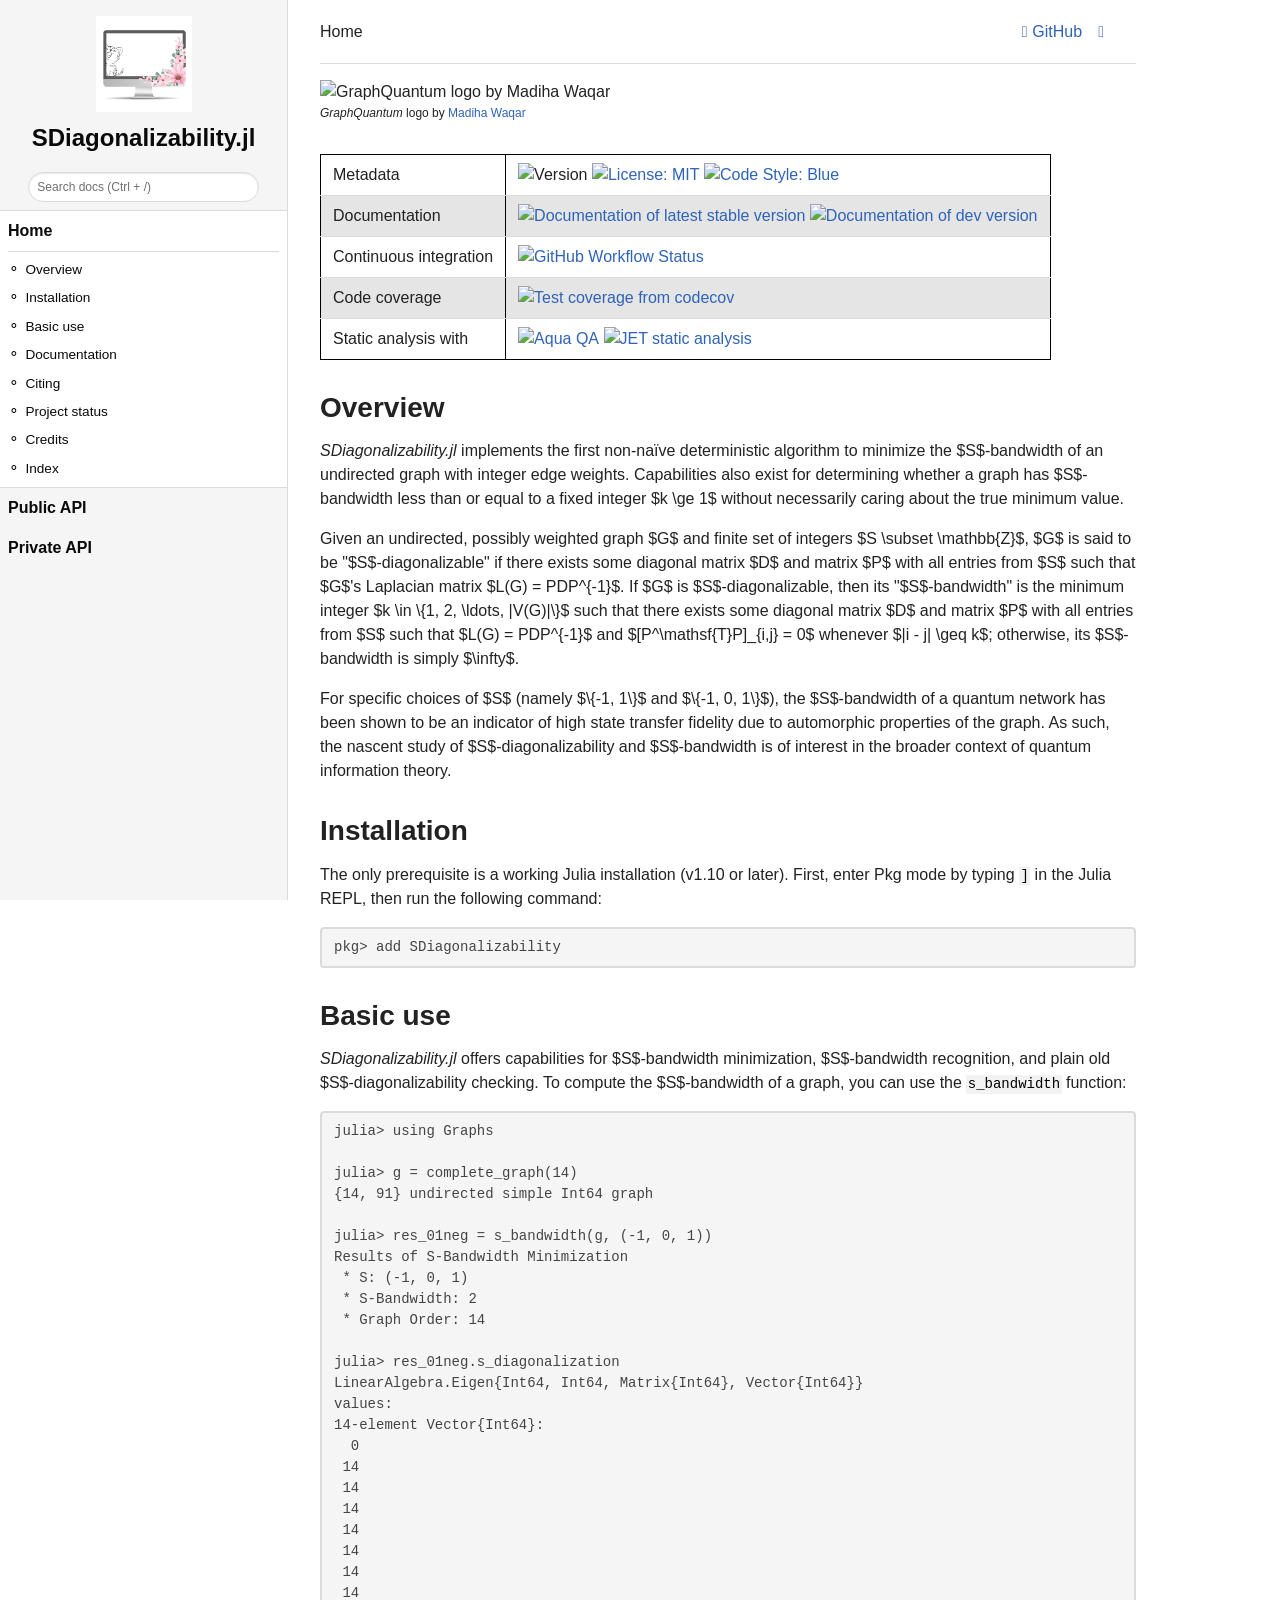
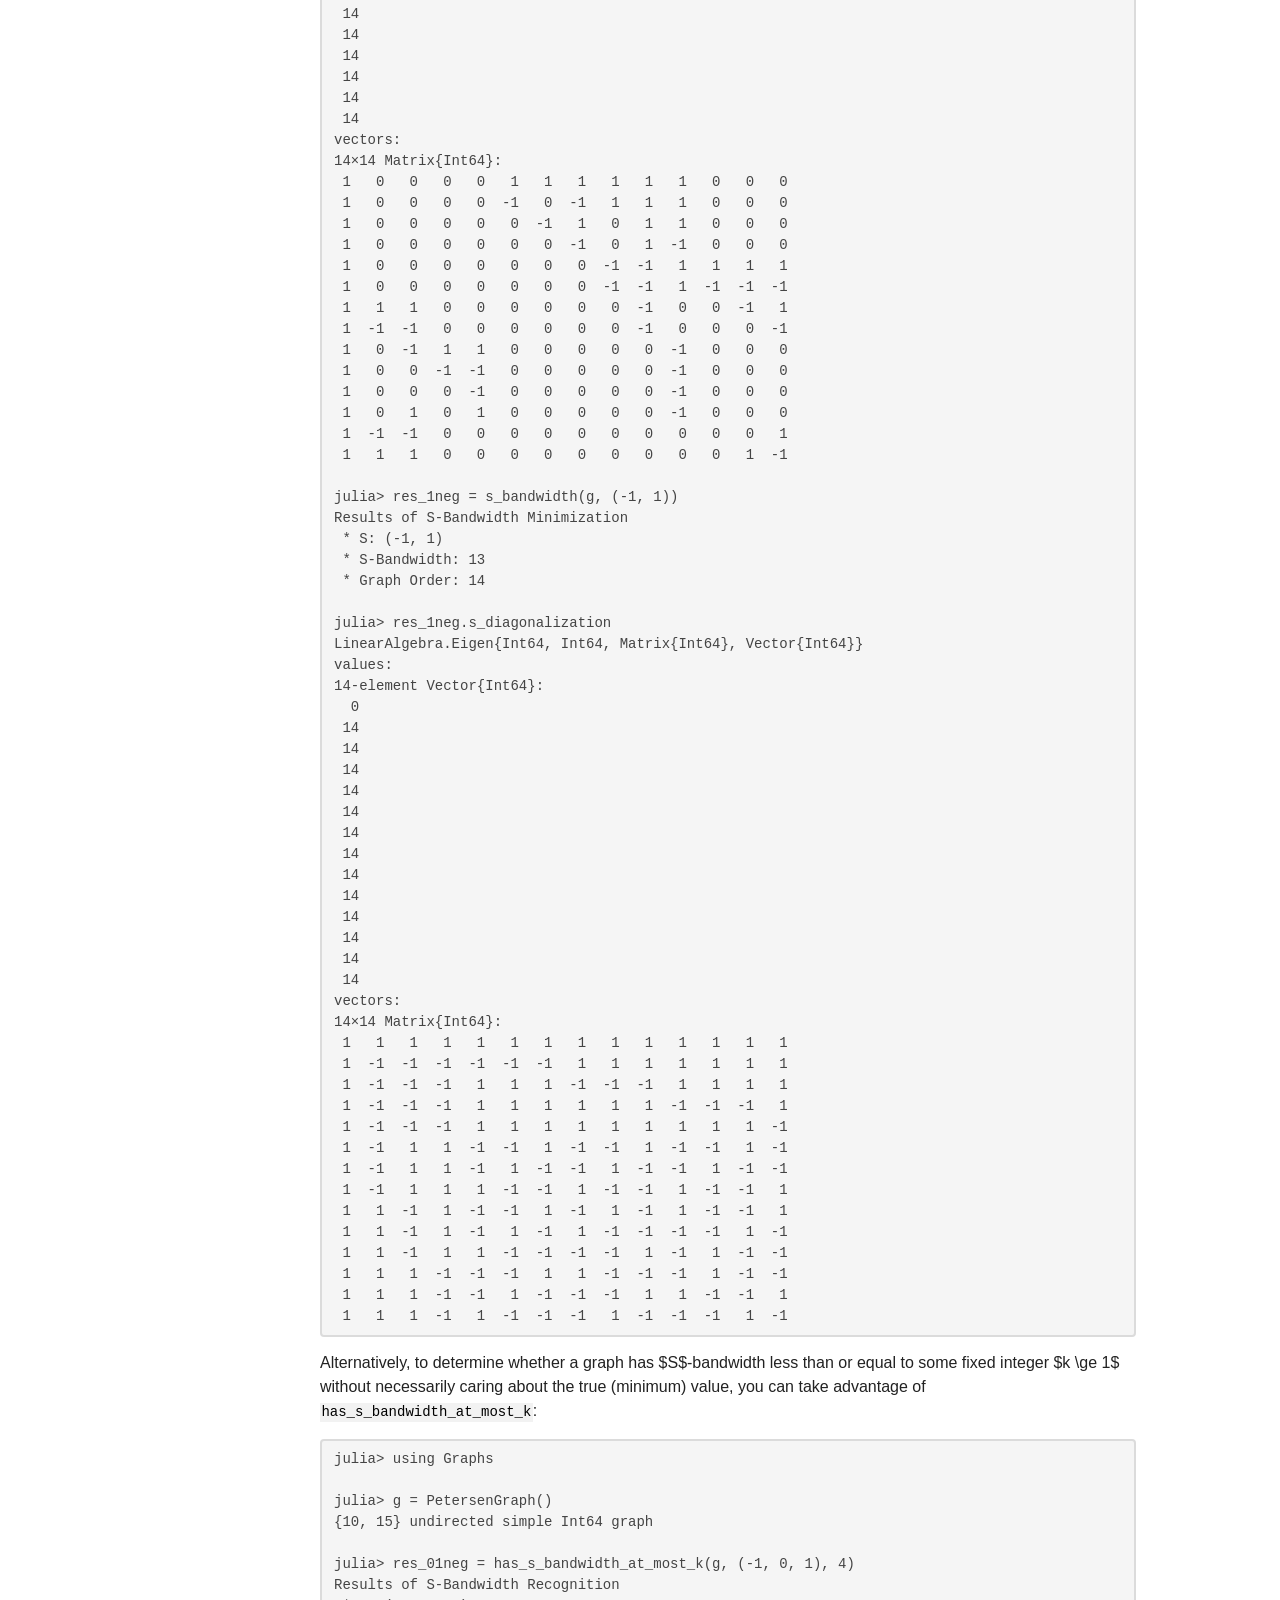
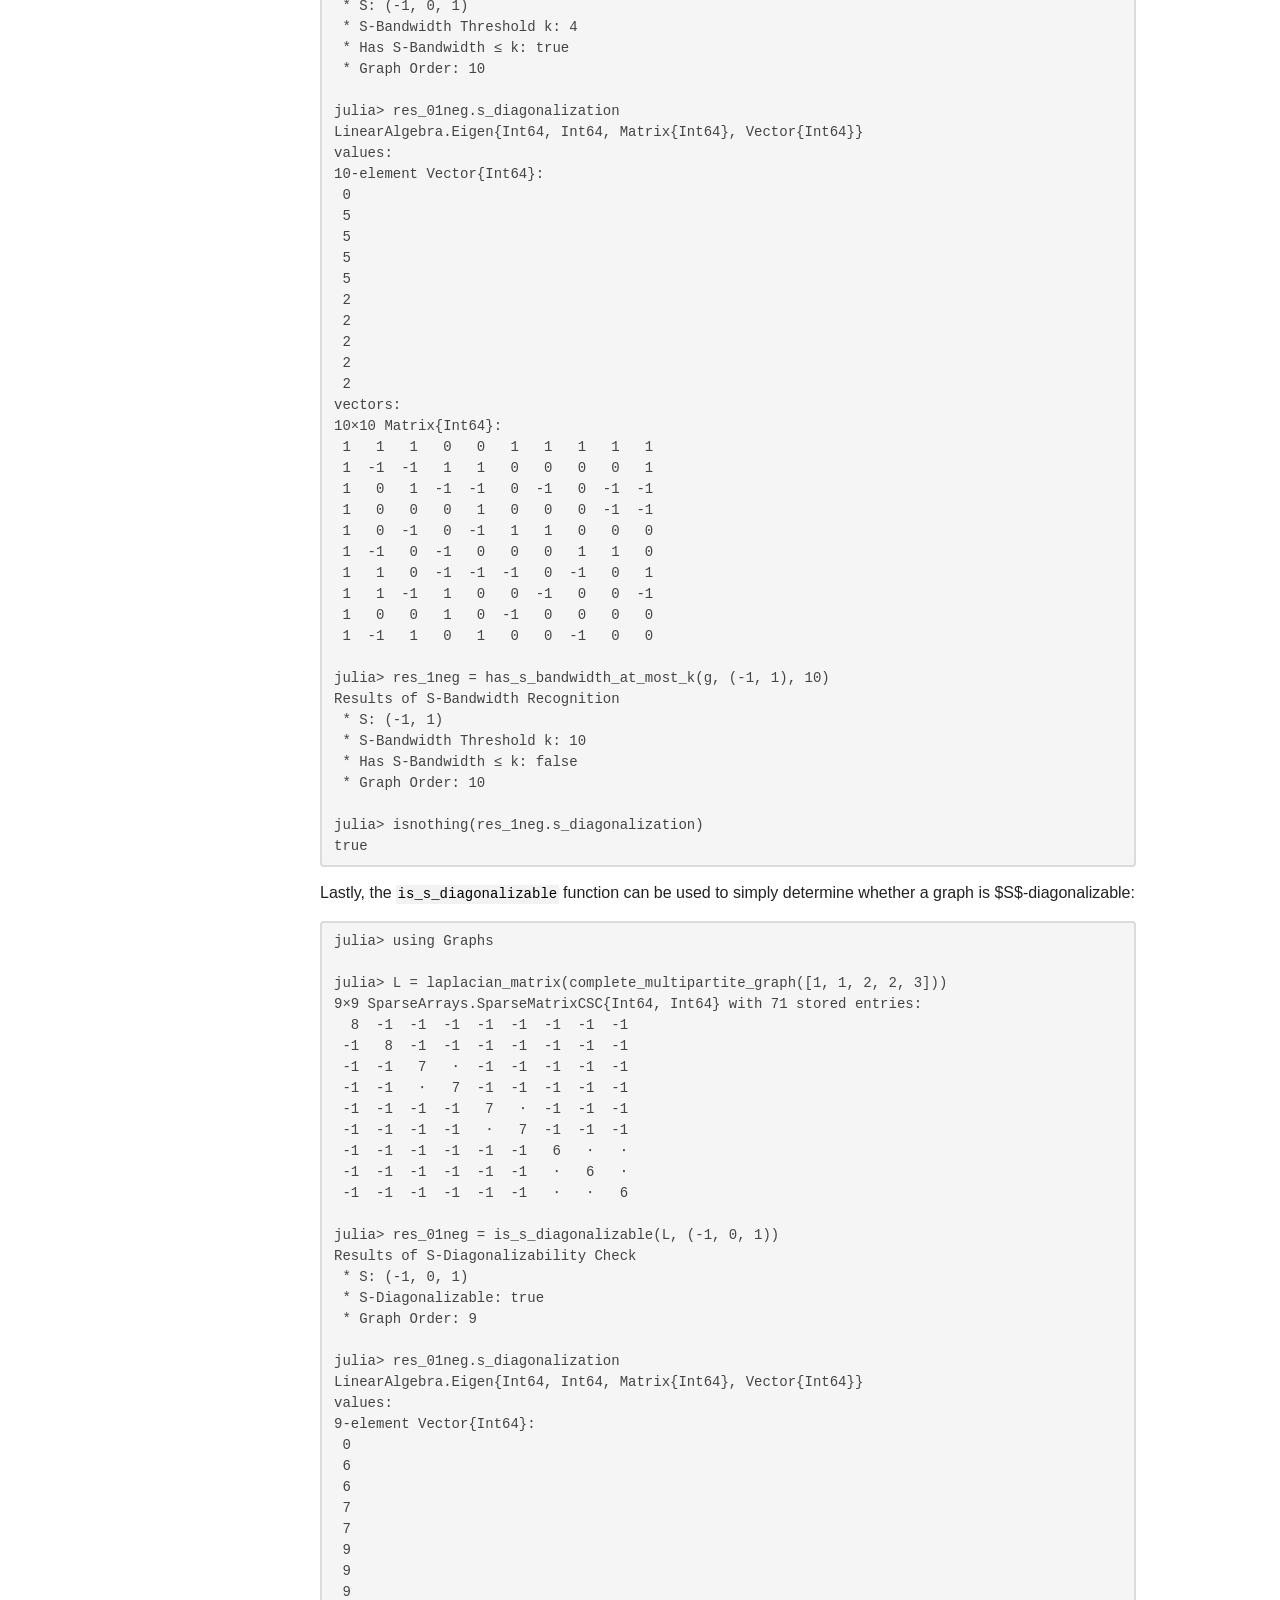
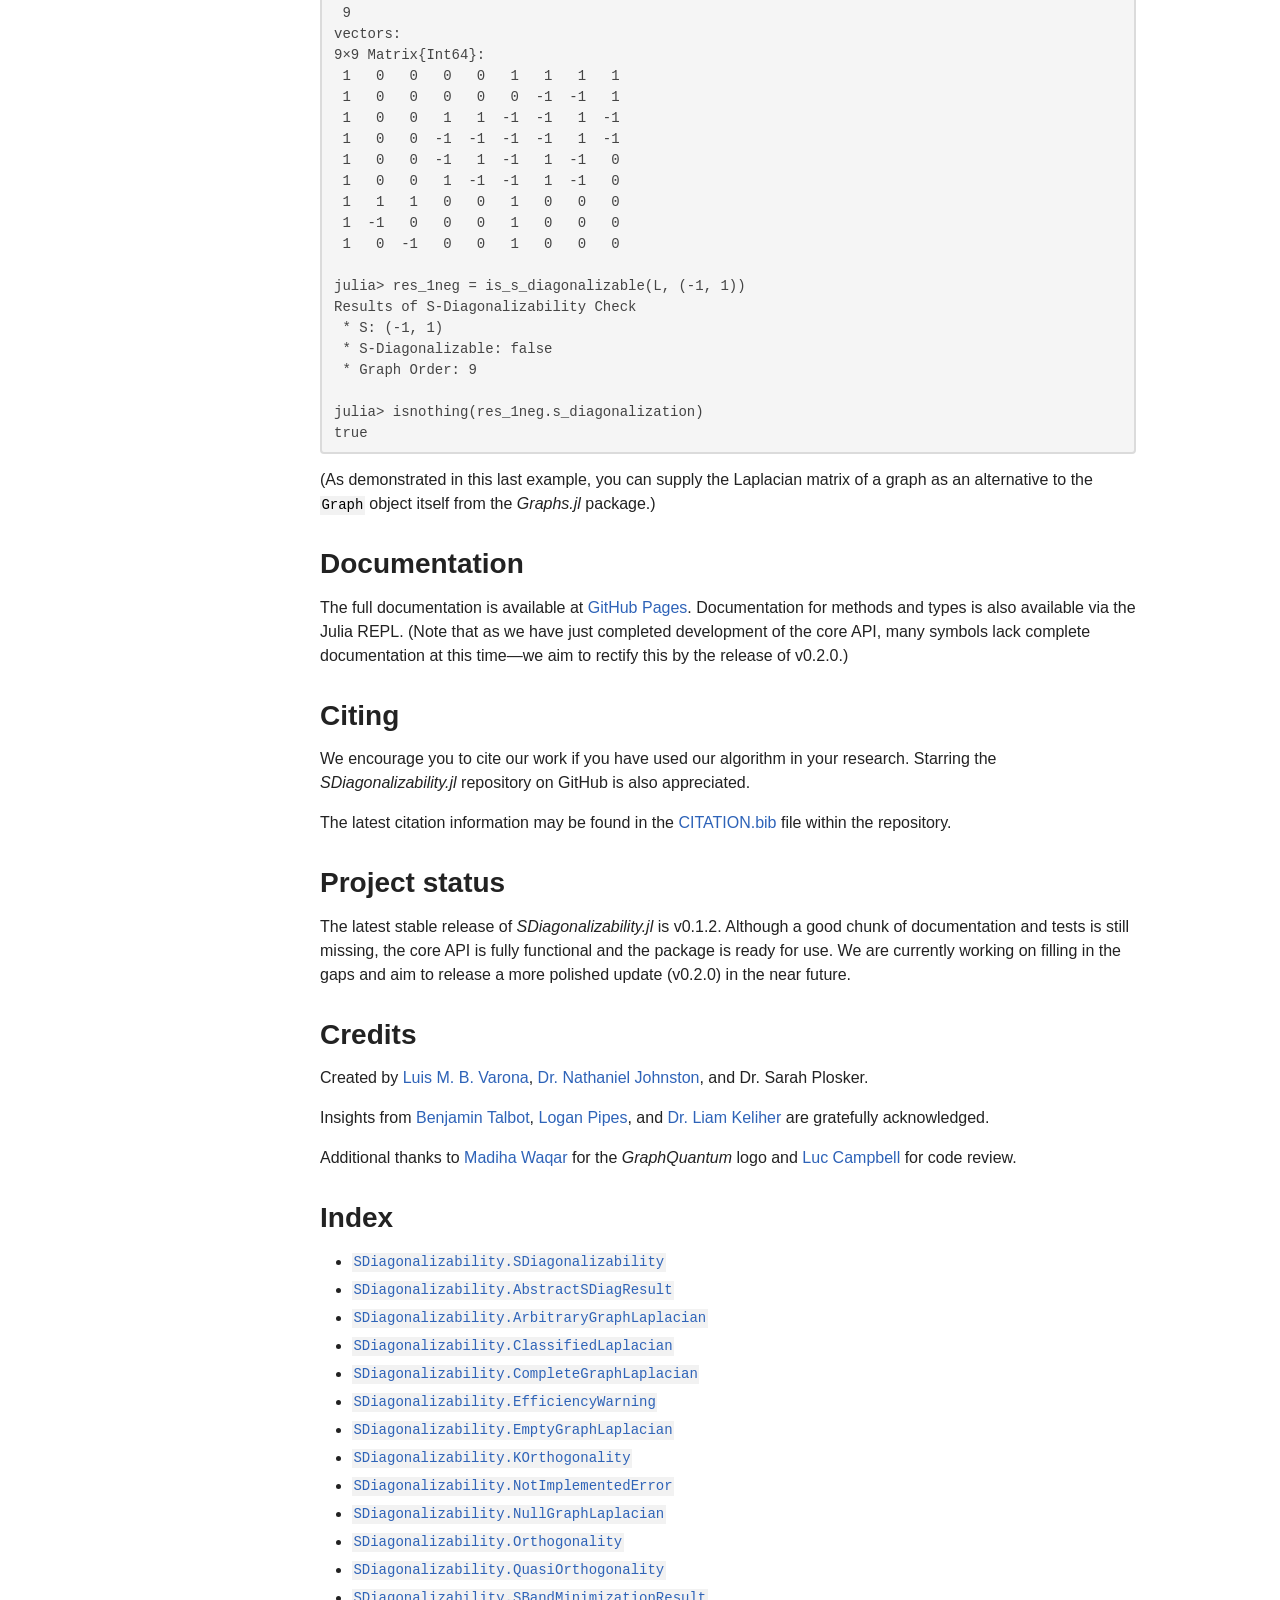
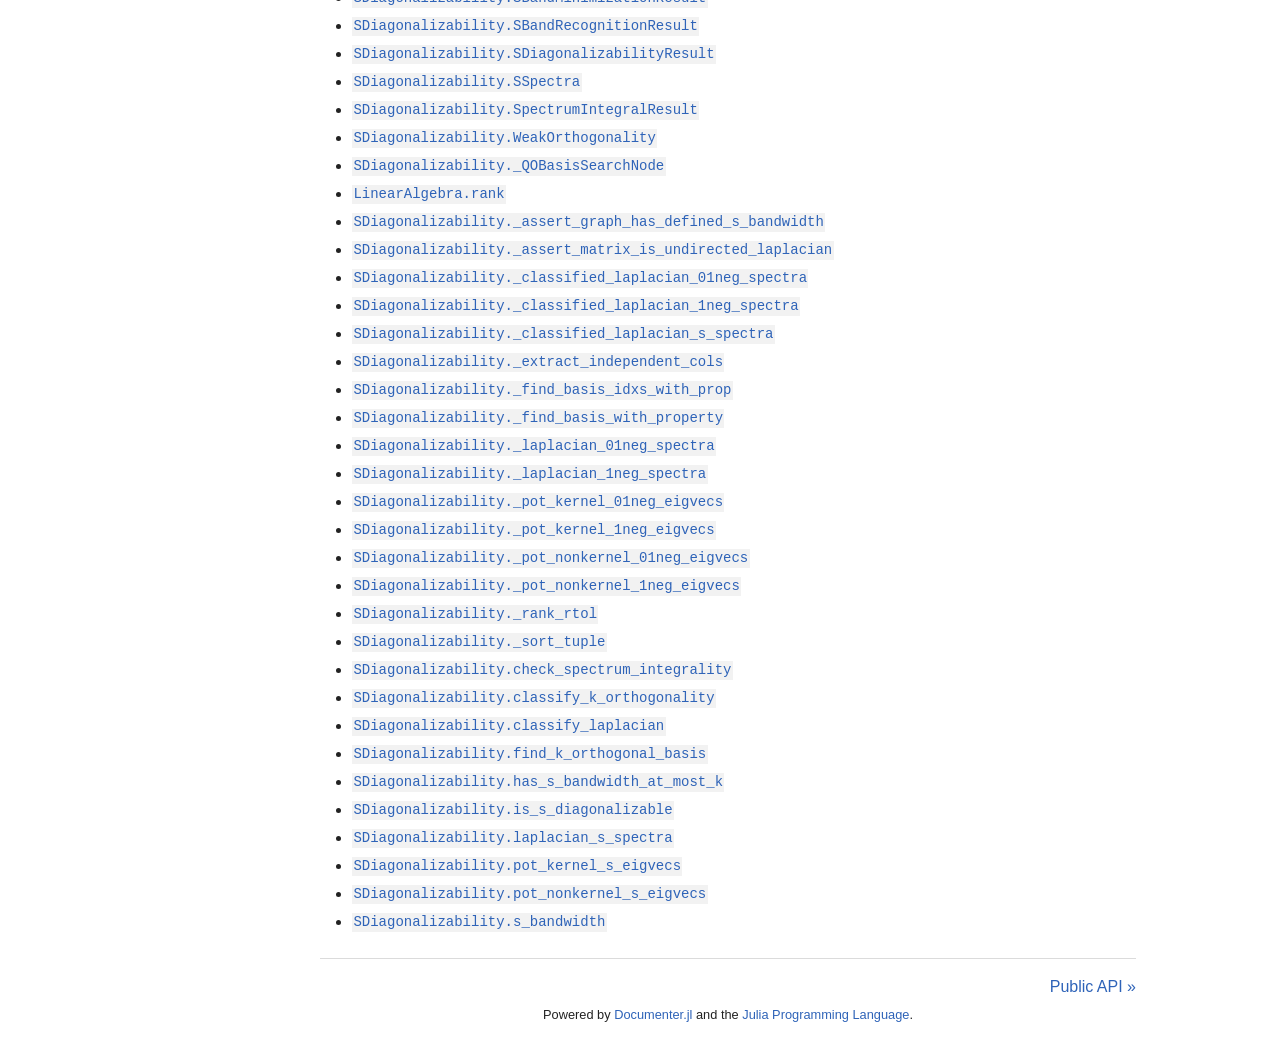
==== dev/index.html @ 5a3808b2 "build based on 5cd32bc" ====
<!DOCTYPE html>
<html lang="en"><head><meta charset="UTF-8"/><meta name="viewport" content="width=device-width, initial-scale=1.0"/><title>Home · SDiagonalizability.jl</title><meta name="title" content="Home · SDiagonalizability.jl"/><meta property="og:title" content="Home · SDiagonalizability.jl"/><meta property="twitter:title" content="Home · SDiagonalizability.jl"/><meta name="description" content="Documentation for SDiagonalizability.jl."/><meta property="og:description" content="Documentation for SDiagonalizability.jl."/><meta property="twitter:description" content="Documentation for SDiagonalizability.jl."/><meta property="og:url" content="https://GraphQuantum.github.io/SDiagonalizability.jl/"/><meta property="twitter:url" content="https://GraphQuantum.github.io/SDiagonalizability.jl/"/><link rel="canonical" href="https://GraphQuantum.github.io/SDiagonalizability.jl/"/><script data-outdated-warner src="assets/warner.js"></script><link href="https://cdnjs.cloudflare.com/ajax/libs/lato-font/3.0.0/css/lato-font.min.css" rel="stylesheet" type="text/css"/><link href="https://cdnjs.cloudflare.com/ajax/libs/juliamono/0.050/juliamono.min.css" rel="stylesheet" type="text/css"/><link href="https://cdnjs.cloudflare.com/ajax/libs/font-awesome/6.4.2/css/fontawesome.min.css" rel="stylesheet" type="text/css"/><link href="https://cdnjs.cloudflare.com/ajax/libs/font-awesome/6.4.2/css/solid.min.css" rel="stylesheet" type="text/css"/><link href="https://cdnjs.cloudflare.com/ajax/libs/font-awesome/6.4.2/css/brands.min.css" rel="stylesheet" type="text/css"/><link href="https://cdnjs.cloudflare.com/ajax/libs/KaTeX/0.16.8/katex.min.css" rel="stylesheet" type="text/css"/><script>documenterBaseURL="."</script><script src="https://cdnjs.cloudflare.com/ajax/libs/require.js/2.3.6/require.min.js" data-main="assets/documenter.js"></script><script src="search_index.js"></script><script src="siteinfo.js"></script><script src="../versions.js"></script><link class="docs-theme-link" rel="stylesheet" type="text/css" href="assets/themes/catppuccin-mocha.css" data-theme-name="catppuccin-mocha"/><link class="docs-theme-link" rel="stylesheet" type="text/css" href="assets/themes/catppuccin-macchiato.css" data-theme-name="catppuccin-macchiato"/><link class="docs-theme-link" rel="stylesheet" type="text/css" href="assets/themes/catppuccin-frappe.css" data-theme-name="catppuccin-frappe"/><link class="docs-theme-link" rel="stylesheet" type="text/css" href="assets/themes/catppuccin-latte.css" data-theme-name="catppuccin-latte"/><link class="docs-theme-link" rel="stylesheet" type="text/css" href="assets/themes/documenter-dark.css" data-theme-name="documenter-dark" data-theme-primary-dark/><link class="docs-theme-link" rel="stylesheet" type="text/css" href="assets/themes/documenter-light.css" data-theme-name="documenter-light" data-theme-primary/><script src="assets/themeswap.js"></script><link href="assets/styles.css" rel="stylesheet" type="text/css"/></head><body><div id="documenter"><nav class="docs-sidebar"><a class="docs-logo" href><img src="assets/logo.jpg" alt="SDiagonalizability.jl logo"/></a><div class="docs-package-name"><span class="docs-autofit"><a href>SDiagonalizability.jl</a></span></div><button class="docs-search-query input is-rounded is-small is-clickable my-2 mx-auto py-1 px-2" id="documenter-search-query">Search docs (Ctrl + /)</button><ul class="docs-menu"><li class="is-active"><a class="tocitem" href>Home</a><ul class="internal"><li><a class="tocitem" href="#Overview"><span>Overview</span></a></li><li><a class="tocitem" href="#Installation"><span>Installation</span></a></li><li><a class="tocitem" href="#Basic-use"><span>Basic use</span></a></li><li><a class="tocitem" href="#Documentation"><span>Documentation</span></a></li><li><a class="tocitem" href="#Citing"><span>Citing</span></a></li><li><a class="tocitem" href="#Project-status"><span>Project status</span></a></li><li><a class="tocitem" href="#Credits"><span>Credits</span></a></li><li><a class="tocitem" href="#Index"><span>Index</span></a></li></ul></li><li><a class="tocitem" href="public_api/">Public API</a></li><li><a class="tocitem" href="private_api/">Private API</a></li></ul><div class="docs-version-selector field has-addons"><div class="control"><span class="docs-label button is-static is-size-7">Version</span></div><div class="docs-selector control is-expanded"><div class="select is-fullwidth is-size-7"><select id="documenter-version-selector"></select></div></div></div></nav><div class="docs-main"><header class="docs-navbar"><a class="docs-sidebar-button docs-navbar-link fa-solid fa-bars is-hidden-desktop" id="documenter-sidebar-button" href="#"></a><nav class="breadcrumb"><ul class="is-hidden-mobile"><li class="is-active"><a href>Home</a></li></ul><ul class="is-hidden-tablet"><li class="is-active"><a href>Home</a></li></ul></nav><div class="docs-right"><a class="docs-navbar-link" href="https://github.com/GraphQuantum/SDiagonalizability.jl" title="View the repository on GitHub"><span class="docs-icon fa-brands"></span><span class="docs-label is-hidden-touch">GitHub</span></a><a class="docs-navbar-link" href="https://github.com/GraphQuantum/SDiagonalizability.jl/blob/main/docs/src/index.md" title="Edit source on GitHub"><span class="docs-icon fa-solid"></span></a><a class="docs-settings-button docs-navbar-link fa-solid fa-gear" id="documenter-settings-button" href="#" title="Settings"></a><a class="docs-article-toggle-button fa-solid fa-chevron-up" id="documenter-article-toggle-button" href="javascript:;" title="Collapse all docstrings"></a></div></header><article class="content" id="documenter-page"><figure style="text-align: left; margin-left: 0;">
  <img src="https://github.com/GraphQuantum/SDiagonalizability.jl/raw/main/docs/src/assets/logo.jpg" alt="GraphQuantum logo by Madiha Waqar">
  <figcaption>
    GraphQuantum<em style="font-style: normal;"> logo by <a href="https://github.com/madihaahmed1">Madiha Waqar</em></a>
  </figcaption>
</figure>

<table>
  <tr>
    <td>Metadata</td>
    <td>
      <img src="https://img.shields.io/badge/version-v0.1.2-pink.svg" alt="Version">
      <a href="https://opensource.org/licenses/MIT"><img src="https://img.shields.io/badge/License-MIT-A31F34.svg" alt="License: MIT"></a>
      <a href="https://github.com/JuliaDiff/BlueStyle"><img src="https://img.shields.io/badge/code%20style-blue-4495d1.svg" alt="Code Style: Blue"></a>
    </td>
  </tr>
  <tr>
    <td>Documentation</td>
    <td>
      <a href="https://graphquantum.github.io/SDiagonalizability.jl/stable/"><img src="https://img.shields.io/badge/docs-stable-darkgreen.svg" alt="Documentation of latest stable version"></a>
      <a href="https://graphquantum.github.io/SDiagonalizability.jl/dev/"><img src="https://img.shields.io/badge/docs-dev-rebeccapurple.svg" alt="Documentation of dev version"></a>
    </td>
  </tr>
  <tr>
    <td>Continuous integration</td>
    <td>
      <a href="https://github.com/GraphQuantum/SDiagonalizability.jl/actions?query=workflow%3ACI+branch%3Amain"><img src="https://github.com/GraphQuantum/SDiagonalizability.jl/actions/workflows/CI.yml/badge.svg" alt="GitHub Workflow Status"></a>
    </td>
  </tr>
  <tr>
    <td>Code coverage</td>
    <td>
      <a href="https://codecov.io/gh/GraphQuantum/SDiagonalizability.jl"><img src="https://codecov.io/gh/GraphQuantum/SDiagonalizability.jl/branch/main/graph/badge.svg" alt="Test coverage from codecov"></a>
    </td>
    </tr>
    <tr>
      <td>Static analysis with</td>
      <td>
        <a href="https://github.com/JuliaTesting/Aqua.jl"><img src="https://raw.githubusercontent.com/JuliaTesting/Aqua.jl/master/badge.svg" alt="Aqua QA"></a>
        <a href="https://github.com/aviatesk/JET.jl"><img src="https://img.shields.io/badge/%E2%9C%88%20tested%20with-JET.jl%EF%B8%8F-9cf.svg" alt="JET static analysis"></a>
      </td>
    </tr>
</table><h2 id="Overview"><a class="docs-heading-anchor" href="#Overview">Overview</a><a id="Overview-1"></a><a class="docs-heading-anchor-permalink" href="#Overview" title="Permalink"></a></h2><p><em>SDiagonalizability.jl</em> implements the first non-naïve deterministic algorithm to minimize the <span>$S$</span>-bandwidth of an undirected graph with integer edge weights. Capabilities also exist for determining whether a graph has <span>$S$</span>-bandwidth less than or equal to a fixed integer <span>$k \ge 1$</span> without necessarily caring about the true minimum value.</p><p>Given an undirected, possibly weighted graph <span>$G$</span> and finite set of integers <span>$S \subset \mathbb{Z}$</span>, <span>$G$</span> is said to be &quot;<span>$S$</span>-diagonalizable&quot; if there exists some diagonal matrix <span>$D$</span> and matrix <span>$P$</span> with all entries from <span>$S$</span> such that <span>$G$</span>&#39;s Laplacian matrix <span>$L(G) = PDP^{-1}$</span>. If <span>$G$</span> is <span>$S$</span>-diagonalizable, then its &quot;<span>$S$</span>-bandwidth&quot; is the minimum integer <span>$k \in \{1, 2, \ldots, |V(G)|\}$</span> such that there exists some diagonal matrix <span>$D$</span> and matrix <span>$P$</span> with all entries from <span>$S$</span> such that <span>$L(G) = PDP^{-1}$</span> and <span>$[P^\mathsf{T}P]_{i,j} = 0$</span> whenever <span>$|i - j| \geq k$</span>; otherwise, its <span>$S$</span>-bandwidth is simply <span>$\infty$</span>.</p><p>For specific choices of <span>$S$</span> (namely <span>$\{-1, 1\}$</span> and <span>$\{-1, 0, 1\}$</span>), the <span>$S$</span>-bandwidth of a quantum network has been shown to be an indicator of high state transfer fidelity due to automorphic properties of the graph. As such, the nascent study of <span>$S$</span>-diagonalizability and <span>$S$</span>-bandwidth is of interest in the broader context of quantum information theory.</p><h2 id="Installation"><a class="docs-heading-anchor" href="#Installation">Installation</a><a id="Installation-1"></a><a class="docs-heading-anchor-permalink" href="#Installation" title="Permalink"></a></h2><p>The only prerequisite is a working Julia installation (v1.10 or later). First, enter Pkg mode by typing <code>]</code> in the Julia REPL, then run the following command:</p><pre><code class="language-julia-repl hljs">pkg&gt; add SDiagonalizability</code></pre><h2 id="Basic-use"><a class="docs-heading-anchor" href="#Basic-use">Basic use</a><a id="Basic-use-1"></a><a class="docs-heading-anchor-permalink" href="#Basic-use" title="Permalink"></a></h2><p><em>SDiagonalizability.jl</em> offers capabilities for <span>$S$</span>-bandwidth minimization, <span>$S$</span>-bandwidth recognition, and plain old <span>$S$</span>-diagonalizability checking. To compute the <span>$S$</span>-bandwidth of a graph, you can use the <code>s_bandwidth</code> function:</p><pre><code class="language-julia-repl hljs">julia&gt; using Graphs

julia&gt; g = complete_graph(14)
{14, 91} undirected simple Int64 graph

julia&gt; res_01neg = s_bandwidth(g, (-1, 0, 1))
Results of S-Bandwidth Minimization
 * S: (-1, 0, 1)
 * S-Bandwidth: 2
 * Graph Order: 14

julia&gt; res_01neg.s_diagonalization
LinearAlgebra.Eigen{Int64, Int64, Matrix{Int64}, Vector{Int64}}
values:
14-element Vector{Int64}:
  0
 14
 14
 14
 14
 14
 14
 14
 14
 14
 14
 14
 14
 14
vectors:
14×14 Matrix{Int64}:
 1   0   0   0   0   1   1   1   1   1   1   0   0   0
 1   0   0   0   0  -1   0  -1   1   1   1   0   0   0
 1   0   0   0   0   0  -1   1   0   1   1   0   0   0
 1   0   0   0   0   0   0  -1   0   1  -1   0   0   0
 1   0   0   0   0   0   0   0  -1  -1   1   1   1   1
 1   0   0   0   0   0   0   0  -1  -1   1  -1  -1  -1
 1   1   1   0   0   0   0   0   0  -1   0   0  -1   1
 1  -1  -1   0   0   0   0   0   0  -1   0   0   0  -1
 1   0  -1   1   1   0   0   0   0   0  -1   0   0   0
 1   0   0  -1  -1   0   0   0   0   0  -1   0   0   0
 1   0   0   0  -1   0   0   0   0   0  -1   0   0   0
 1   0   1   0   1   0   0   0   0   0  -1   0   0   0
 1  -1  -1   0   0   0   0   0   0   0   0   0   0   1
 1   1   1   0   0   0   0   0   0   0   0   0   1  -1

julia&gt; res_1neg = s_bandwidth(g, (-1, 1))
Results of S-Bandwidth Minimization
 * S: (-1, 1)
 * S-Bandwidth: 13
 * Graph Order: 14

julia&gt; res_1neg.s_diagonalization
LinearAlgebra.Eigen{Int64, Int64, Matrix{Int64}, Vector{Int64}}
values:
14-element Vector{Int64}:
  0
 14
 14
 14
 14
 14
 14
 14
 14
 14
 14
 14
 14
 14
vectors:
14×14 Matrix{Int64}:
 1   1   1   1   1   1   1   1   1   1   1   1   1   1
 1  -1  -1  -1  -1  -1  -1   1   1   1   1   1   1   1
 1  -1  -1  -1   1   1   1  -1  -1  -1   1   1   1   1
 1  -1  -1  -1   1   1   1   1   1   1  -1  -1  -1   1
 1  -1  -1  -1   1   1   1   1   1   1   1   1   1  -1
 1  -1   1   1  -1  -1   1  -1  -1   1  -1  -1   1  -1
 1  -1   1   1  -1   1  -1  -1   1  -1  -1   1  -1  -1
 1  -1   1   1   1  -1  -1   1  -1  -1   1  -1  -1   1
 1   1  -1   1  -1  -1   1  -1   1  -1   1  -1  -1   1
 1   1  -1   1  -1   1  -1   1  -1  -1  -1  -1   1  -1
 1   1  -1   1   1  -1  -1  -1  -1   1  -1   1  -1  -1
 1   1   1  -1  -1  -1   1   1  -1  -1  -1   1  -1  -1
 1   1   1  -1  -1   1  -1  -1  -1   1   1  -1  -1   1
 1   1   1  -1   1  -1  -1  -1   1  -1  -1  -1   1  -1</code></pre><p>Alternatively, to determine whether a graph has <span>$S$</span>-bandwidth less than or equal to some fixed integer <span>$k \ge 1$</span> without necessarily caring about the true (minimum) value, you can take advantage of <code>has_s_bandwidth_at_most_k</code>:</p><pre><code class="language-julia-repl hljs">julia&gt; using Graphs

julia&gt; g = PetersenGraph()
{10, 15} undirected simple Int64 graph

julia&gt; res_01neg = has_s_bandwidth_at_most_k(g, (-1, 0, 1), 4)
Results of S-Bandwidth Recognition
 * S: (-1, 0, 1)
 * S-Bandwidth Threshold k: 4
 * Has S-Bandwidth ≤ k: true
 * Graph Order: 10

julia&gt; res_01neg.s_diagonalization
LinearAlgebra.Eigen{Int64, Int64, Matrix{Int64}, Vector{Int64}}
values:
10-element Vector{Int64}:
 0
 5
 5
 5
 5
 2
 2
 2
 2
 2
vectors:
10×10 Matrix{Int64}:
 1   1   1   0   0   1   1   1   1   1
 1  -1  -1   1   1   0   0   0   0   1
 1   0   1  -1  -1   0  -1   0  -1  -1
 1   0   0   0   1   0   0   0  -1  -1
 1   0  -1   0  -1   1   1   0   0   0
 1  -1   0  -1   0   0   0   1   1   0
 1   1   0  -1  -1  -1   0  -1   0   1
 1   1  -1   1   0   0  -1   0   0  -1
 1   0   0   1   0  -1   0   0   0   0
 1  -1   1   0   1   0   0  -1   0   0

julia&gt; res_1neg = has_s_bandwidth_at_most_k(g, (-1, 1), 10)
Results of S-Bandwidth Recognition
 * S: (-1, 1)
 * S-Bandwidth Threshold k: 10
 * Has S-Bandwidth ≤ k: false
 * Graph Order: 10

julia&gt; isnothing(res_1neg.s_diagonalization)
true</code></pre><p>Lastly, the <code>is_s_diagonalizable</code> function can be used to simply determine whether a graph is <span>$S$</span>-diagonalizable:</p><pre><code class="language-julia-repl hljs">julia&gt; using Graphs

julia&gt; L = laplacian_matrix(complete_multipartite_graph([1, 1, 2, 2, 3]))
9×9 SparseArrays.SparseMatrixCSC{Int64, Int64} with 71 stored entries:
  8  -1  -1  -1  -1  -1  -1  -1  -1
 -1   8  -1  -1  -1  -1  -1  -1  -1
 -1  -1   7   ⋅  -1  -1  -1  -1  -1
 -1  -1   ⋅   7  -1  -1  -1  -1  -1
 -1  -1  -1  -1   7   ⋅  -1  -1  -1
 -1  -1  -1  -1   ⋅   7  -1  -1  -1
 -1  -1  -1  -1  -1  -1   6   ⋅   ⋅
 -1  -1  -1  -1  -1  -1   ⋅   6   ⋅
 -1  -1  -1  -1  -1  -1   ⋅   ⋅   6

julia&gt; res_01neg = is_s_diagonalizable(L, (-1, 0, 1))
Results of S-Diagonalizability Check
 * S: (-1, 0, 1)
 * S-Diagonalizable: true
 * Graph Order: 9

julia&gt; res_01neg.s_diagonalization
LinearAlgebra.Eigen{Int64, Int64, Matrix{Int64}, Vector{Int64}}
values:
9-element Vector{Int64}:
 0
 6
 6
 7
 7
 9
 9
 9
 9
vectors:
9×9 Matrix{Int64}:
 1   0   0   0   0   1   1   1   1
 1   0   0   0   0   0  -1  -1   1
 1   0   0   1   1  -1  -1   1  -1
 1   0   0  -1  -1  -1  -1   1  -1
 1   0   0  -1   1  -1   1  -1   0
 1   0   0   1  -1  -1   1  -1   0
 1   1   1   0   0   1   0   0   0
 1  -1   0   0   0   1   0   0   0
 1   0  -1   0   0   1   0   0   0

julia&gt; res_1neg = is_s_diagonalizable(L, (-1, 1))
Results of S-Diagonalizability Check
 * S: (-1, 1)
 * S-Diagonalizable: false
 * Graph Order: 9

julia&gt; isnothing(res_1neg.s_diagonalization)
true</code></pre><p>(As demonstrated in this last example, you can supply the Laplacian matrix of a graph as an alternative to the <code>Graph</code> object itself from the <em>Graphs.jl</em> package.)</p><h2 id="Documentation"><a class="docs-heading-anchor" href="#Documentation">Documentation</a><a id="Documentation-1"></a><a class="docs-heading-anchor-permalink" href="#Documentation" title="Permalink"></a></h2><p>The full documentation is available at <a href="https://graphquantum.github.io/SDiagonalizability.jl/">GitHub Pages</a>. Documentation for methods and types is also available via the Julia REPL. (Note that as we have just completed development of the core API, many symbols lack complete documentation at this time—we aim to rectify this by the release of v0.2.0.)</p><h2 id="Citing"><a class="docs-heading-anchor" href="#Citing">Citing</a><a id="Citing-1"></a><a class="docs-heading-anchor-permalink" href="#Citing" title="Permalink"></a></h2><p>We encourage you to cite our work if you have used our algorithm in your research. Starring the <em>SDiagonalizability.jl</em> repository on GitHub is also appreciated.</p><p>The latest citation information may be found in the <a href="https://raw.githubusercontent.com/GraphQuantum/SDiagonalizability.jl/main/CITATION.bib">CITATION.bib</a> file within the repository.</p><h2 id="Project-status"><a class="docs-heading-anchor" href="#Project-status">Project status</a><a id="Project-status-1"></a><a class="docs-heading-anchor-permalink" href="#Project-status" title="Permalink"></a></h2><p>The latest stable release of <em>SDiagonalizability.jl</em> is v0.1.2. Although a good chunk of documentation and tests is still missing, the core API is fully functional and the package is ready for use. We are currently working on filling in the gaps and aim to release a more polished update (v0.2.0) in the near future.</p><h2 id="Credits"><a class="docs-heading-anchor" href="#Credits">Credits</a><a id="Credits-1"></a><a class="docs-heading-anchor-permalink" href="#Credits" title="Permalink"></a></h2><p>Created by <a href="https://github.com/Luis-Varona">Luis M. B. Varona</a>, <a href="https://github.com/nathanieljohnston">Dr. Nathaniel Johnston</a>, and Dr. Sarah Plosker.</p><p>Insights from <a href="https://github.com/Benjamin-Talbot">Benjamin Talbot</a>, <a href="https://github.com/logan-pipes">Logan Pipes</a>, and <a href="https://github.com/lkeliher">Dr. Liam Keliher</a> are gratefully acknowledged.</p><p>Additional thanks to <a href="https://github.com/madihaahmed1">Madiha Waqar</a> for the <em>GraphQuantum</em> logo and <a href="https://github.com/Luc-Campbell">Luc Campbell</a> for code review.</p><h2 id="Index"><a class="docs-heading-anchor" href="#Index">Index</a><a id="Index-1"></a><a class="docs-heading-anchor-permalink" href="#Index" title="Permalink"></a></h2><ul><li><a href="public_api/#SDiagonalizability.SDiagonalizability"><code>SDiagonalizability.SDiagonalizability</code></a></li><li><a href="private_api/#SDiagonalizability.AbstractSDiagResult"><code>SDiagonalizability.AbstractSDiagResult</code></a></li><li><a href="private_api/#SDiagonalizability.ArbitraryGraphLaplacian"><code>SDiagonalizability.ArbitraryGraphLaplacian</code></a></li><li><a href="private_api/#SDiagonalizability.ClassifiedLaplacian"><code>SDiagonalizability.ClassifiedLaplacian</code></a></li><li><a href="private_api/#SDiagonalizability.CompleteGraphLaplacian"><code>SDiagonalizability.CompleteGraphLaplacian</code></a></li><li><a href="private_api/#SDiagonalizability.EfficiencyWarning"><code>SDiagonalizability.EfficiencyWarning</code></a></li><li><a href="private_api/#SDiagonalizability.EmptyGraphLaplacian"><code>SDiagonalizability.EmptyGraphLaplacian</code></a></li><li><a href="private_api/#SDiagonalizability.KOrthogonality"><code>SDiagonalizability.KOrthogonality</code></a></li><li><a href="private_api/#SDiagonalizability.NotImplementedError"><code>SDiagonalizability.NotImplementedError</code></a></li><li><a href="private_api/#SDiagonalizability.NullGraphLaplacian"><code>SDiagonalizability.NullGraphLaplacian</code></a></li><li><a href="private_api/#SDiagonalizability.Orthogonality"><code>SDiagonalizability.Orthogonality</code></a></li><li><a href="private_api/#SDiagonalizability.QuasiOrthogonality"><code>SDiagonalizability.QuasiOrthogonality</code></a></li><li><a href="private_api/#SDiagonalizability.SBandMinimizationResult"><code>SDiagonalizability.SBandMinimizationResult</code></a></li><li><a href="private_api/#SDiagonalizability.SBandRecognitionResult"><code>SDiagonalizability.SBandRecognitionResult</code></a></li><li><a href="private_api/#SDiagonalizability.SDiagonalizabilityResult"><code>SDiagonalizability.SDiagonalizabilityResult</code></a></li><li><a href="private_api/#SDiagonalizability.SSpectra"><code>SDiagonalizability.SSpectra</code></a></li><li><a href="private_api/#SDiagonalizability.SpectrumIntegralResult"><code>SDiagonalizability.SpectrumIntegralResult</code></a></li><li><a href="private_api/#SDiagonalizability.WeakOrthogonality"><code>SDiagonalizability.WeakOrthogonality</code></a></li><li><a href="private_api/#SDiagonalizability._QOBasisSearchNode"><code>SDiagonalizability._QOBasisSearchNode</code></a></li><li><a href="private_api/#LinearAlgebra.rank"><code>LinearAlgebra.rank</code></a></li><li><a href="private_api/#SDiagonalizability._assert_graph_has_defined_s_bandwidth-Tuple{Graphs.AbstractGraph}"><code>SDiagonalizability._assert_graph_has_defined_s_bandwidth</code></a></li><li><a href="private_api/#SDiagonalizability._assert_matrix_is_undirected_laplacian-Tuple{AbstractMatrix{&lt;:Integer}}"><code>SDiagonalizability._assert_matrix_is_undirected_laplacian</code></a></li><li><a href="private_api/#SDiagonalizability._classified_laplacian_01neg_spectra-Tuple{T} where T&lt;:SDiagonalizability.ClassifiedLaplacian"><code>SDiagonalizability._classified_laplacian_01neg_spectra</code></a></li><li><a href="private_api/#SDiagonalizability._classified_laplacian_1neg_spectra-Tuple{T} where T&lt;:SDiagonalizability.ClassifiedLaplacian"><code>SDiagonalizability._classified_laplacian_1neg_spectra</code></a></li><li><a href="private_api/#SDiagonalizability._classified_laplacian_s_spectra-Tuple{SDiagonalizability.ArbitraryGraphLaplacian, Tuple{Vararg{Integer}}}"><code>SDiagonalizability._classified_laplacian_s_spectra</code></a></li><li><a href="private_api/#SDiagonalizability._extract_independent_cols-Tuple{AbstractMatrix{&lt;:Integer}}"><code>SDiagonalizability._extract_independent_cols</code></a></li><li><a href="private_api/#SDiagonalizability._find_basis_idxs_with_prop-Union{Tuple{K}, Tuple{AbstractVector{Int64}, K, AbstractMatrix{Int64}, Integer, Int64, Vararg{Any}}} where K&lt;:SDiagonalizability.KOrthogonality"><code>SDiagonalizability._find_basis_idxs_with_prop</code></a></li><li><a href="private_api/#SDiagonalizability._find_basis_with_property-Union{Tuple{K}, Tuple{AbstractMatrix{&lt;:Integer}, Integer, K}} where K&lt;:SDiagonalizability.KOrthogonality"><code>SDiagonalizability._find_basis_with_property</code></a></li><li><a href="private_api/#SDiagonalizability._laplacian_01neg_spectra-Tuple{AbstractMatrix{&lt;:Integer}}"><code>SDiagonalizability._laplacian_01neg_spectra</code></a></li><li><a href="private_api/#SDiagonalizability._laplacian_1neg_spectra-Tuple{AbstractMatrix{&lt;:Integer}}"><code>SDiagonalizability._laplacian_1neg_spectra</code></a></li><li><a href="private_api/#SDiagonalizability._pot_kernel_01neg_eigvecs-Tuple{Integer}"><code>SDiagonalizability._pot_kernel_01neg_eigvecs</code></a></li><li><a href="private_api/#SDiagonalizability._pot_kernel_1neg_eigvecs-Tuple{Integer}"><code>SDiagonalizability._pot_kernel_1neg_eigvecs</code></a></li><li><a href="private_api/#SDiagonalizability._pot_nonkernel_01neg_eigvecs-Tuple{Integer}"><code>SDiagonalizability._pot_nonkernel_01neg_eigvecs</code></a></li><li><a href="private_api/#SDiagonalizability._pot_nonkernel_1neg_eigvecs-Tuple{Integer}"><code>SDiagonalizability._pot_nonkernel_1neg_eigvecs</code></a></li><li><a href="private_api/#SDiagonalizability._rank_rtol-Union{Tuple{AbstractMatrix{T}}, Tuple{T}} where T"><code>SDiagonalizability._rank_rtol</code></a></li><li><a href="private_api/#SDiagonalizability._sort_tuple-Tuple{Tuple{Vararg{Integer}}}"><code>SDiagonalizability._sort_tuple</code></a></li><li><a href="private_api/#SDiagonalizability.check_spectrum_integrality-Tuple{AbstractMatrix{&lt;:Integer}}"><code>SDiagonalizability.check_spectrum_integrality</code></a></li><li><a href="private_api/#SDiagonalizability.classify_k_orthogonality-Tuple{Integer}"><code>SDiagonalizability.classify_k_orthogonality</code></a></li><li><a href="private_api/#SDiagonalizability.classify_laplacian-Tuple{AbstractMatrix{&lt;:Integer}}"><code>SDiagonalizability.classify_laplacian</code></a></li><li><a href="private_api/#SDiagonalizability.find_k_orthogonal_basis"><code>SDiagonalizability.find_k_orthogonal_basis</code></a></li><li><a href="public_api/#SDiagonalizability.has_s_bandwidth_at_most_k-Tuple{Graphs.AbstractGraph, Tuple{Vararg{Integer}}, Integer}"><code>SDiagonalizability.has_s_bandwidth_at_most_k</code></a></li><li><a href="public_api/#SDiagonalizability.is_s_diagonalizable-Tuple{Graphs.AbstractGraph, Tuple{Vararg{Integer}}}"><code>SDiagonalizability.is_s_diagonalizable</code></a></li><li><a href="private_api/#SDiagonalizability.laplacian_s_spectra-Tuple{AbstractMatrix{&lt;:Integer}, Tuple{Vararg{Integer}}}"><code>SDiagonalizability.laplacian_s_spectra</code></a></li><li><a href="private_api/#SDiagonalizability.pot_kernel_s_eigvecs-Tuple{Integer, Tuple{Vararg{Integer}}}"><code>SDiagonalizability.pot_kernel_s_eigvecs</code></a></li><li><a href="private_api/#SDiagonalizability.pot_nonkernel_s_eigvecs-Tuple{Integer, Tuple{Vararg{Integer}}}"><code>SDiagonalizability.pot_nonkernel_s_eigvecs</code></a></li><li><a href="public_api/#SDiagonalizability.s_bandwidth-Tuple{Graphs.AbstractGraph, Tuple{Vararg{Integer}}}"><code>SDiagonalizability.s_bandwidth</code></a></li></ul></article><nav class="docs-footer"><a class="docs-footer-nextpage" href="public_api/">Public API »</a><div class="flexbox-break"></div><p class="footer-message">Powered by <a href="https://github.com/JuliaDocs/Documenter.jl">Documenter.jl</a> and the <a href="https://julialang.org/">Julia Programming Language</a>.</p></nav></div><div class="modal" id="documenter-settings"><div class="modal-background"></div><div class="modal-card"><header class="modal-card-head"><p class="modal-card-title">Settings</p><button class="delete"></button></header><section class="modal-card-body"><p><label class="label">Theme</label><div class="select"><select id="documenter-themepicker"><option value="auto">Automatic (OS)</option><option value="documenter-light">documenter-light</option><option value="documenter-dark">documenter-dark</option><option value="catppuccin-latte">catppuccin-latte</option><option value="catppuccin-frappe">catppuccin-frappe</option><option value="catppuccin-macchiato">catppuccin-macchiato</option><option value="catppuccin-mocha">catppuccin-mocha</option></select></div></p><hr/><p>This document was generated with <a href="https://github.com/JuliaDocs/Documenter.jl">Documenter.jl</a> version 1.14.1 on <span class="colophon-date" title="Wednesday 13 August 2025 18:11">Wednesday 13 August 2025</span>. Using Julia version 1.11.6.</p></section><footer class="modal-card-foot"></footer></div></div></div></body></html>
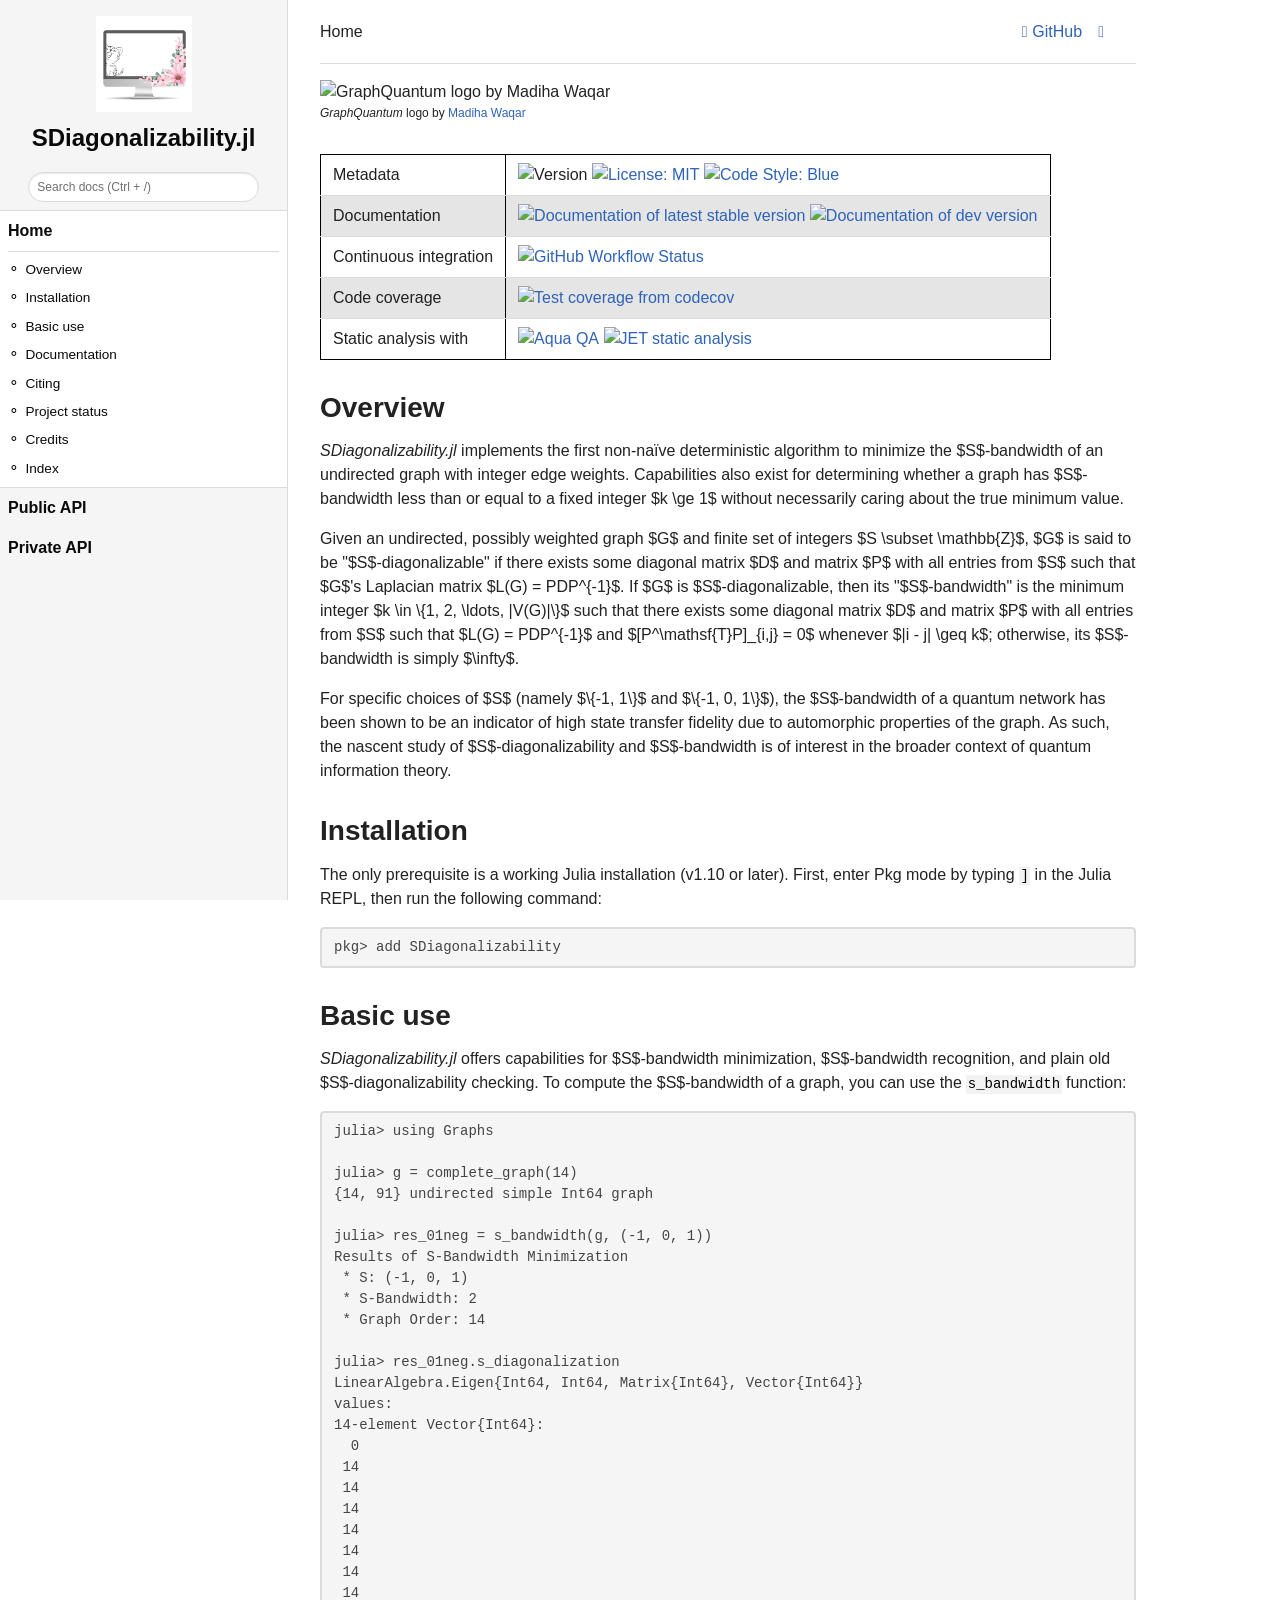
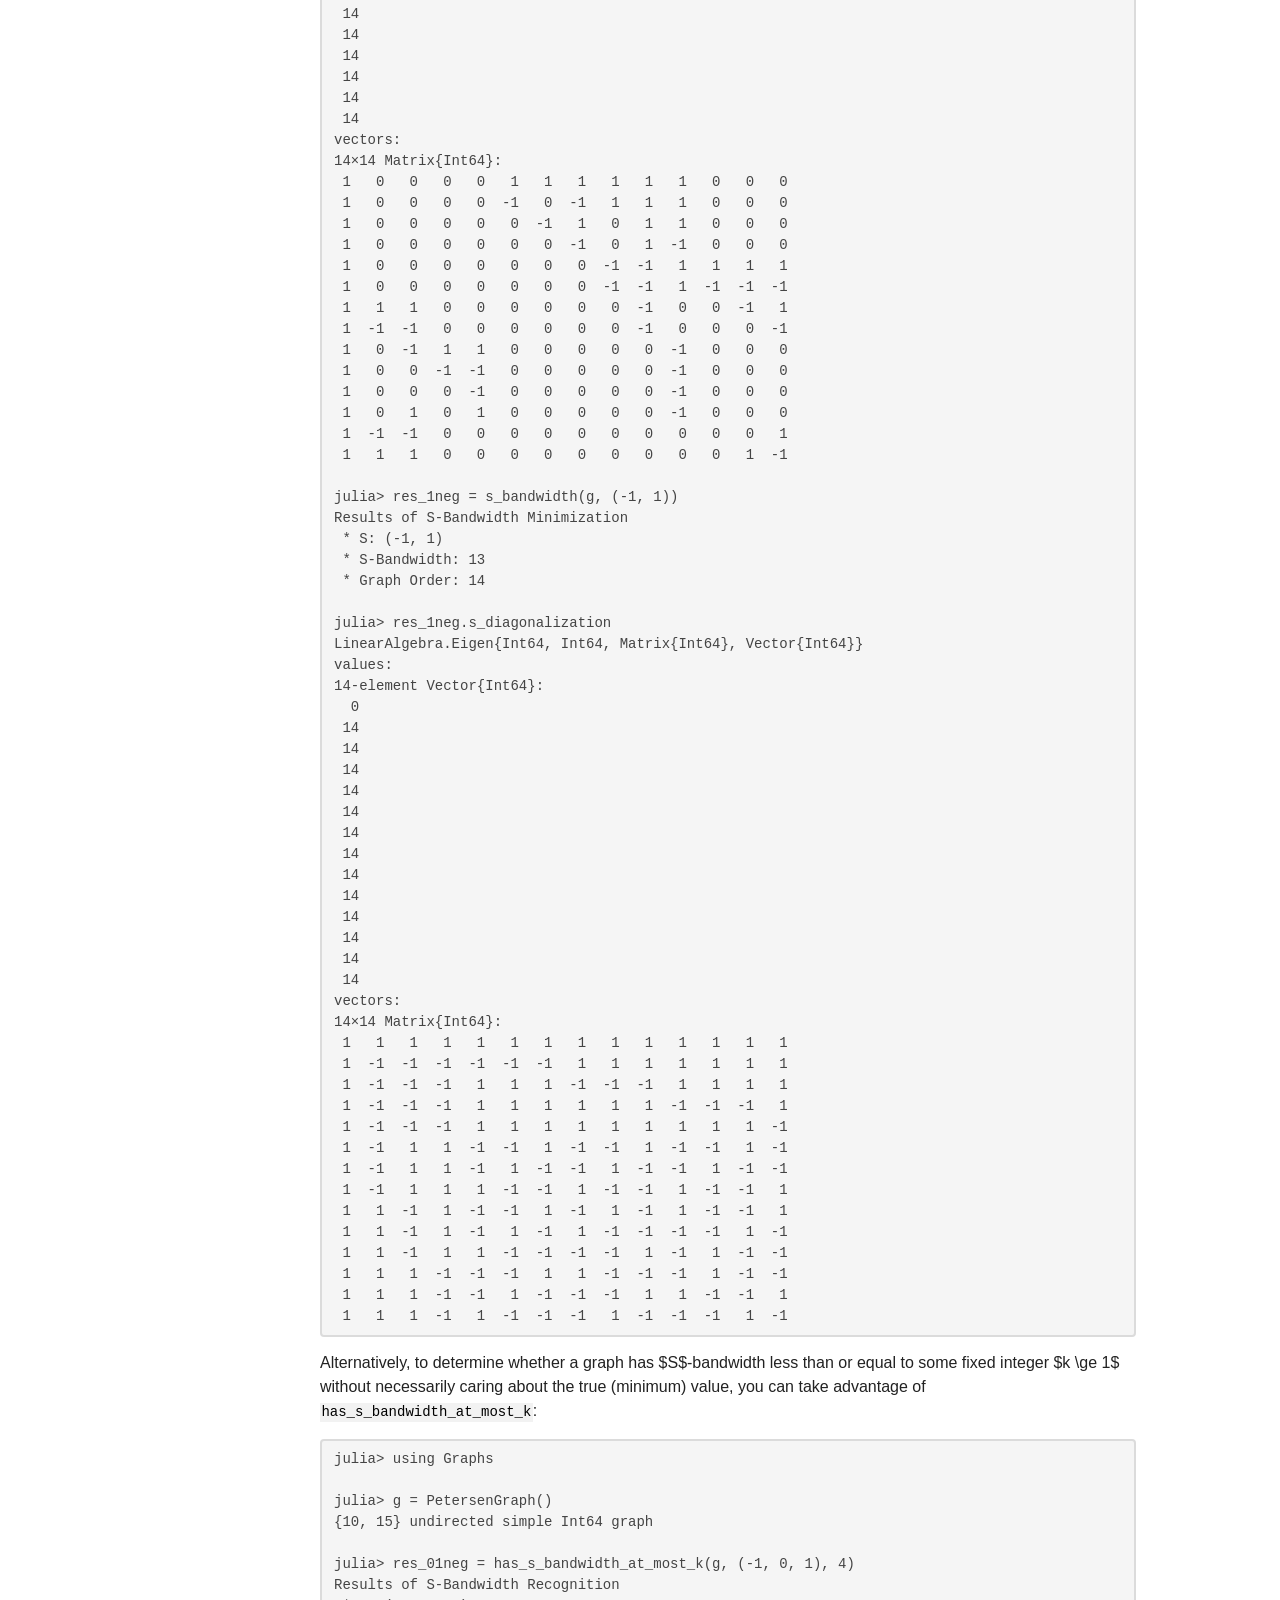
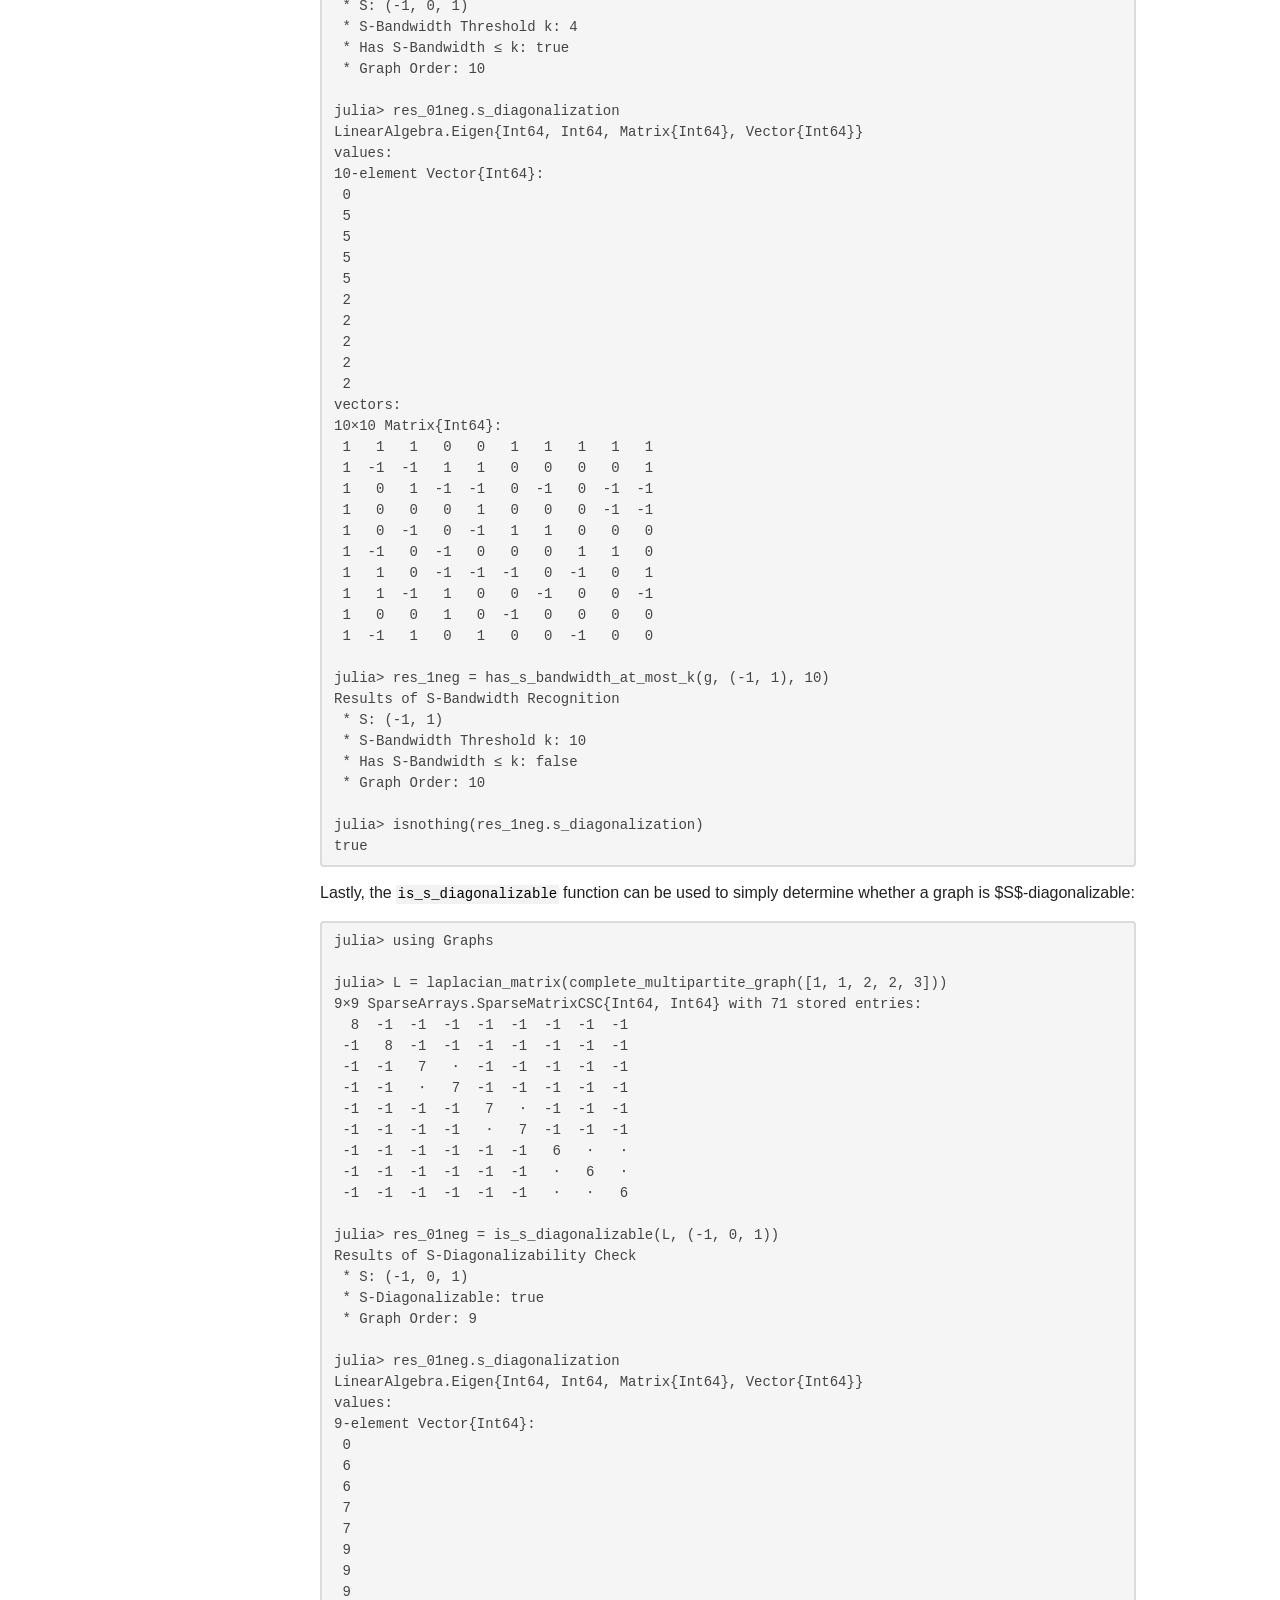
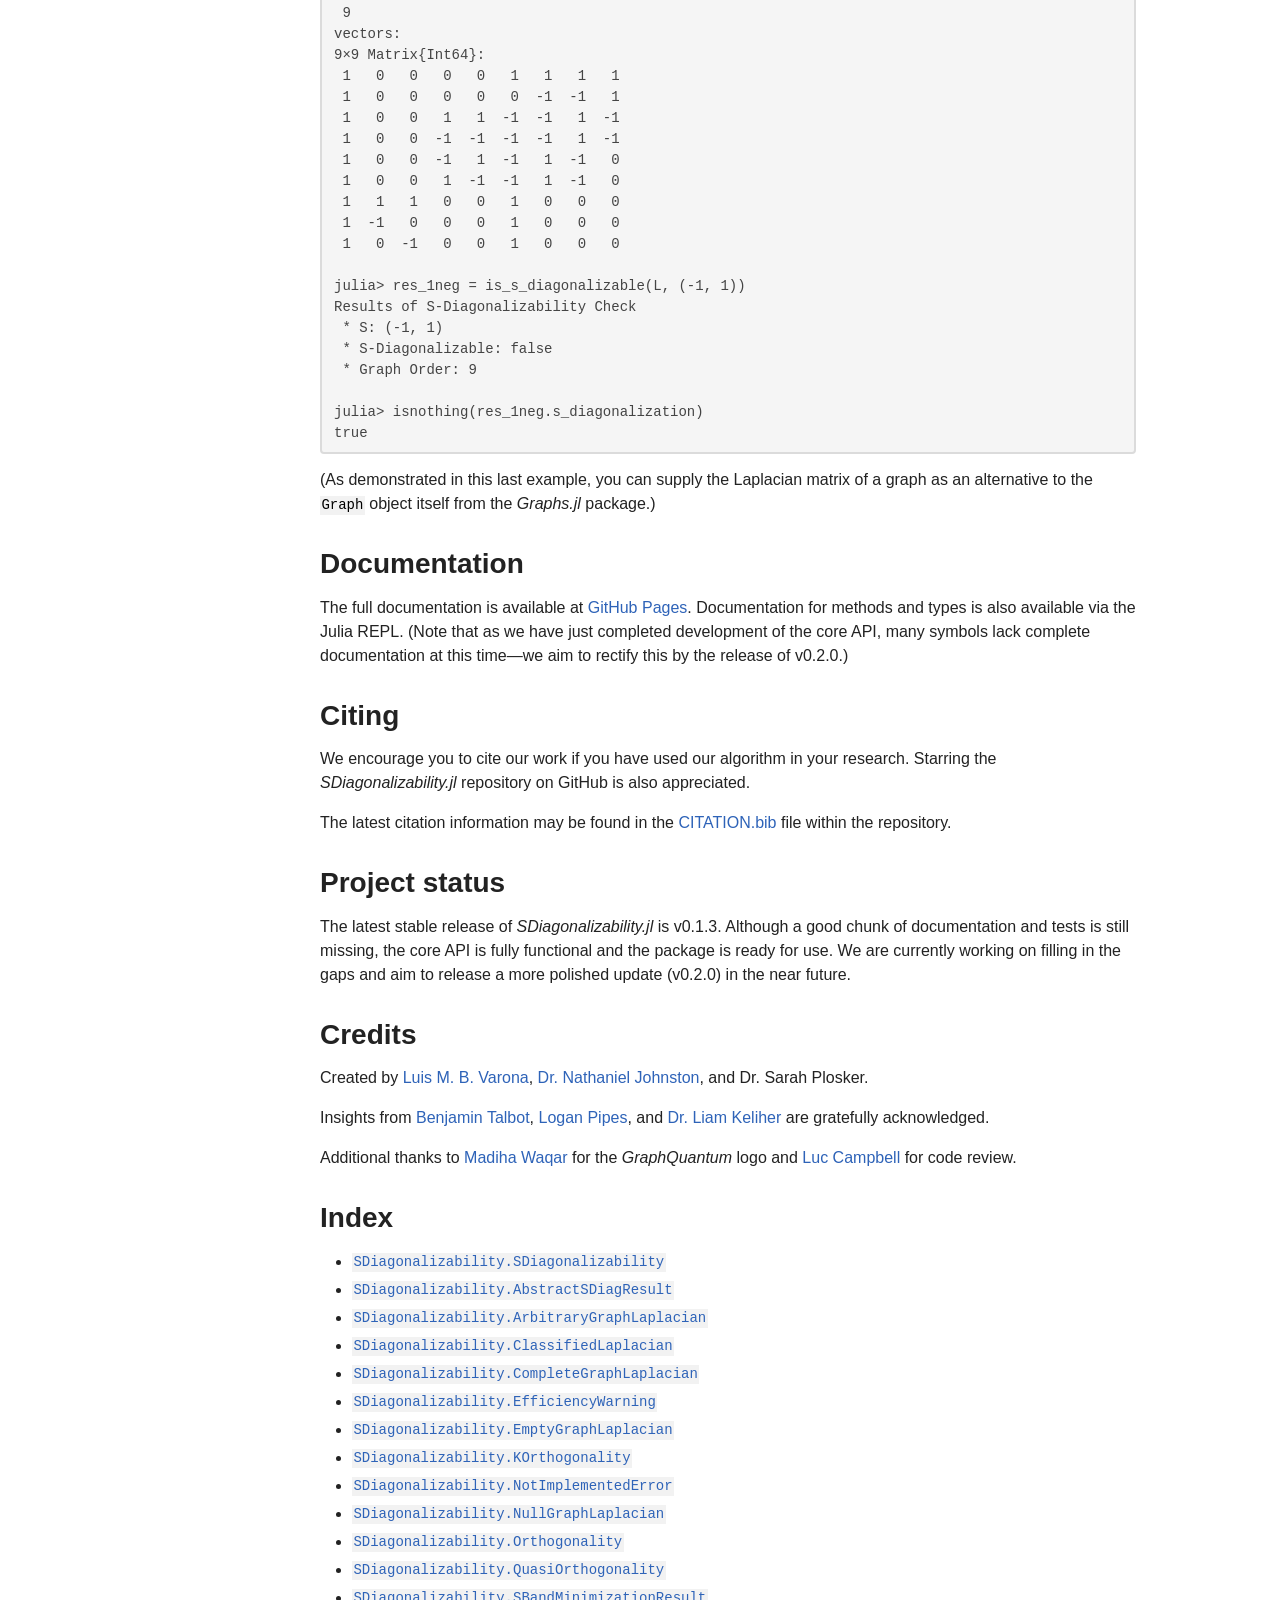
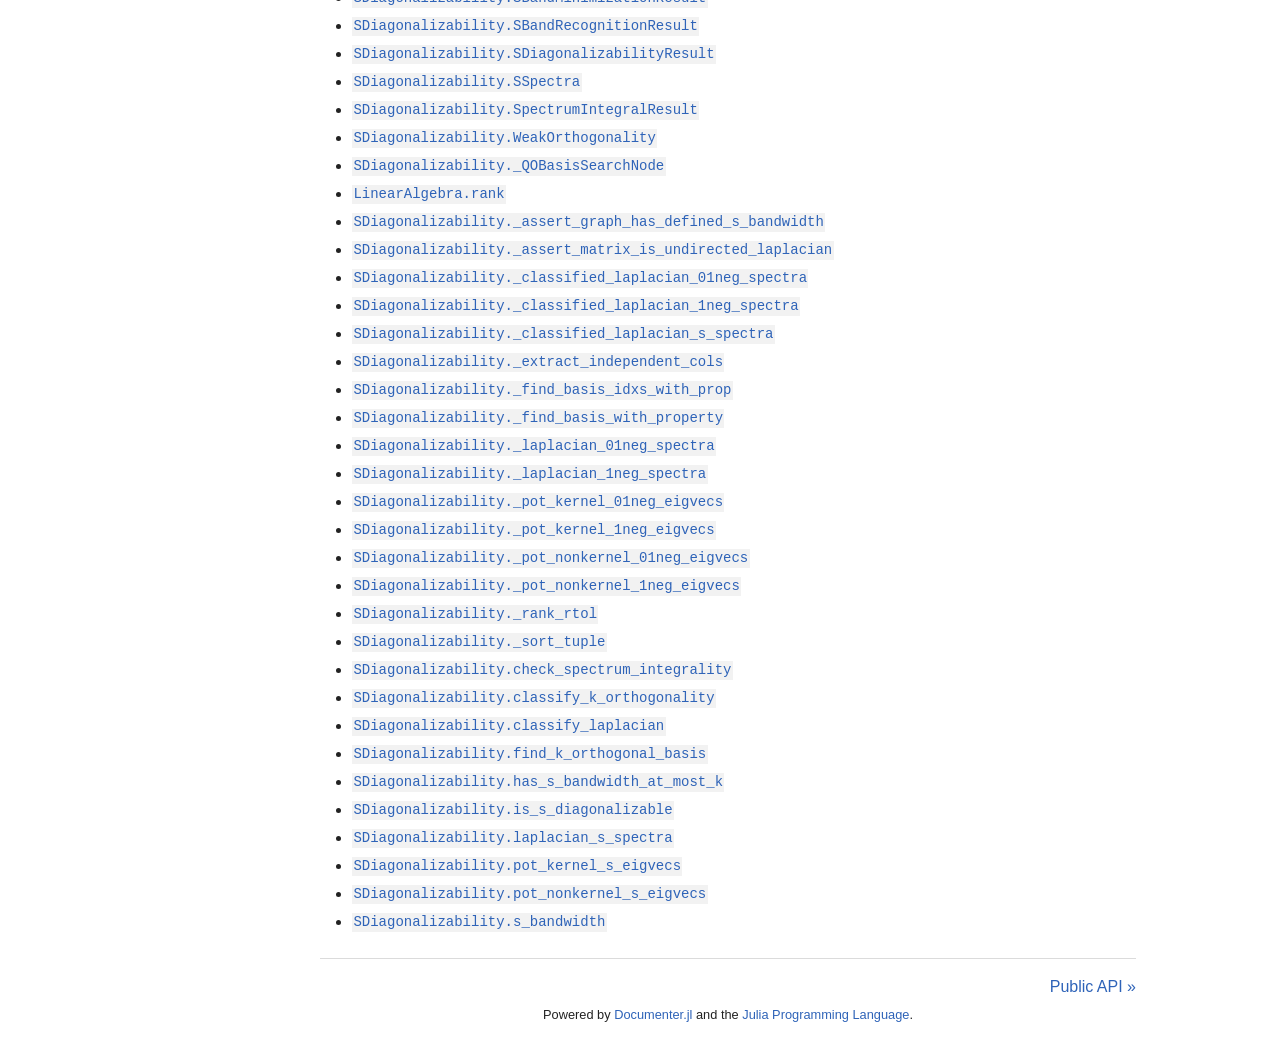
==== commit e4f89003: "build based on cfb51f3" ====
--- a/dev/index.html
+++ b/dev/index.html
@@ -10,7 +10,7 @@
   <tr>
     <td>Metadata</td>
     <td>
-      <img src="https://img.shields.io/badge/version-v0.1.2-pink.svg" alt="Version">
+      <img src="https://img.shields.io/badge/version-v0.1.3-pink.svg" alt="Version">
       <a href="https://opensource.org/licenses/MIT"><img src="https://img.shields.io/badge/License-MIT-A31F34.svg" alt="License: MIT"></a>
       <a href="https://github.com/JuliaDiff/BlueStyle"><img src="https://img.shields.io/badge/code%20style-blue-4495d1.svg" alt="Code Style: Blue"></a>
     </td>
@@ -225,4 +225,4 @@
  * Graph Order: 9
 
 julia&gt; isnothing(res_1neg.s_diagonalization)
-true</code></pre><p>(As demonstrated in this last example, you can supply the Laplacian matrix of a graph as an alternative to the <code>Graph</code> object itself from the <em>Graphs.jl</em> package.)</p><h2 id="Documentation"><a class="docs-heading-anchor" href="#Documentation">Documentation</a><a id="Documentation-1"></a><a class="docs-heading-anchor-permalink" href="#Documentation" title="Permalink"></a></h2><p>The full documentation is available at <a href="https://graphquantum.github.io/SDiagonalizability.jl/">GitHub Pages</a>. Documentation for methods and types is also available via the Julia REPL. (Note that as we have just completed development of the core API, many symbols lack complete documentation at this time—we aim to rectify this by the release of v0.2.0.)</p><h2 id="Citing"><a class="docs-heading-anchor" href="#Citing">Citing</a><a id="Citing-1"></a><a class="docs-heading-anchor-permalink" href="#Citing" title="Permalink"></a></h2><p>We encourage you to cite our work if you have used our algorithm in your research. Starring the <em>SDiagonalizability.jl</em> repository on GitHub is also appreciated.</p><p>The latest citation information may be found in the <a href="https://raw.githubusercontent.com/GraphQuantum/SDiagonalizability.jl/main/CITATION.bib">CITATION.bib</a> file within the repository.</p><h2 id="Project-status"><a class="docs-heading-anchor" href="#Project-status">Project status</a><a id="Project-status-1"></a><a class="docs-heading-anchor-permalink" href="#Project-status" title="Permalink"></a></h2><p>The latest stable release of <em>SDiagonalizability.jl</em> is v0.1.2. Although a good chunk of documentation and tests is still missing, the core API is fully functional and the package is ready for use. We are currently working on filling in the gaps and aim to release a more polished update (v0.2.0) in the near future.</p><h2 id="Credits"><a class="docs-heading-anchor" href="#Credits">Credits</a><a id="Credits-1"></a><a class="docs-heading-anchor-permalink" href="#Credits" title="Permalink"></a></h2><p>Created by <a href="https://github.com/Luis-Varona">Luis M. B. Varona</a>, <a href="https://github.com/nathanieljohnston">Dr. Nathaniel Johnston</a>, and Dr. Sarah Plosker.</p><p>Insights from <a href="https://github.com/Benjamin-Talbot">Benjamin Talbot</a>, <a href="https://github.com/logan-pipes">Logan Pipes</a>, and <a href="https://github.com/lkeliher">Dr. Liam Keliher</a> are gratefully acknowledged.</p><p>Additional thanks to <a href="https://github.com/madihaahmed1">Madiha Waqar</a> for the <em>GraphQuantum</em> logo and <a href="https://github.com/Luc-Campbell">Luc Campbell</a> for code review.</p><h2 id="Index"><a class="docs-heading-anchor" href="#Index">Index</a><a id="Index-1"></a><a class="docs-heading-anchor-permalink" href="#Index" title="Permalink"></a></h2><ul><li><a href="public_api/#SDiagonalizability.SDiagonalizability"><code>SDiagonalizability.SDiagonalizability</code></a></li><li><a href="private_api/#SDiagonalizability.AbstractSDiagResult"><code>SDiagonalizability.AbstractSDiagResult</code></a></li><li><a href="private_api/#SDiagonalizability.ArbitraryGraphLaplacian"><code>SDiagonalizability.ArbitraryGraphLaplacian</code></a></li><li><a href="private_api/#SDiagonalizability.ClassifiedLaplacian"><code>SDiagonalizability.ClassifiedLaplacian</code></a></li><li><a href="private_api/#SDiagonalizability.CompleteGraphLaplacian"><code>SDiagonalizability.CompleteGraphLaplacian</code></a></li><li><a href="private_api/#SDiagonalizability.EfficiencyWarning"><code>SDiagonalizability.EfficiencyWarning</code></a></li><li><a href="private_api/#SDiagonalizability.EmptyGraphLaplacian"><code>SDiagonalizability.EmptyGraphLaplacian</code></a></li><li><a href="private_api/#SDiagonalizability.KOrthogonality"><code>SDiagonalizability.KOrthogonality</code></a></li><li><a href="private_api/#SDiagonalizability.NotImplementedError"><code>SDiagonalizability.NotImplementedError</code></a></li><li><a href="private_api/#SDiagonalizability.NullGraphLaplacian"><code>SDiagonalizability.NullGraphLaplacian</code></a></li><li><a href="private_api/#SDiagonalizability.Orthogonality"><code>SDiagonalizability.Orthogonality</code></a></li><li><a href="private_api/#SDiagonalizability.QuasiOrthogonality"><code>SDiagonalizability.QuasiOrthogonality</code></a></li><li><a href="private_api/#SDiagonalizability.SBandMinimizationResult"><code>SDiagonalizability.SBandMinimizationResult</code></a></li><li><a href="private_api/#SDiagonalizability.SBandRecognitionResult"><code>SDiagonalizability.SBandRecognitionResult</code></a></li><li><a href="private_api/#SDiagonalizability.SDiagonalizabilityResult"><code>SDiagonalizability.SDiagonalizabilityResult</code></a></li><li><a href="private_api/#SDiagonalizability.SSpectra"><code>SDiagonalizability.SSpectra</code></a></li><li><a href="private_api/#SDiagonalizability.SpectrumIntegralResult"><code>SDiagonalizability.SpectrumIntegralResult</code></a></li><li><a href="private_api/#SDiagonalizability.WeakOrthogonality"><code>SDiagonalizability.WeakOrthogonality</code></a></li><li><a href="private_api/#SDiagonalizability._QOBasisSearchNode"><code>SDiagonalizability._QOBasisSearchNode</code></a></li><li><a href="private_api/#LinearAlgebra.rank"><code>LinearAlgebra.rank</code></a></li><li><a href="private_api/#SDiagonalizability._assert_graph_has_defined_s_bandwidth-Tuple{Graphs.AbstractGraph}"><code>SDiagonalizability._assert_graph_has_defined_s_bandwidth</code></a></li><li><a href="private_api/#SDiagonalizability._assert_matrix_is_undirected_laplacian-Tuple{AbstractMatrix{&lt;:Integer}}"><code>SDiagonalizability._assert_matrix_is_undirected_laplacian</code></a></li><li><a href="private_api/#SDiagonalizability._classified_laplacian_01neg_spectra-Tuple{T} where T&lt;:SDiagonalizability.ClassifiedLaplacian"><code>SDiagonalizability._classified_laplacian_01neg_spectra</code></a></li><li><a href="private_api/#SDiagonalizability._classified_laplacian_1neg_spectra-Tuple{T} where T&lt;:SDiagonalizability.ClassifiedLaplacian"><code>SDiagonalizability._classified_laplacian_1neg_spectra</code></a></li><li><a href="private_api/#SDiagonalizability._classified_laplacian_s_spectra-Tuple{SDiagonalizability.ArbitraryGraphLaplacian, Tuple{Vararg{Integer}}}"><code>SDiagonalizability._classified_laplacian_s_spectra</code></a></li><li><a href="private_api/#SDiagonalizability._extract_independent_cols-Tuple{AbstractMatrix{&lt;:Integer}}"><code>SDiagonalizability._extract_independent_cols</code></a></li><li><a href="private_api/#SDiagonalizability._find_basis_idxs_with_prop-Union{Tuple{K}, Tuple{AbstractVector{Int64}, K, AbstractMatrix{Int64}, Integer, Int64, Vararg{Any}}} where K&lt;:SDiagonalizability.KOrthogonality"><code>SDiagonalizability._find_basis_idxs_with_prop</code></a></li><li><a href="private_api/#SDiagonalizability._find_basis_with_property-Union{Tuple{K}, Tuple{AbstractMatrix{&lt;:Integer}, Integer, K}} where K&lt;:SDiagonalizability.KOrthogonality"><code>SDiagonalizability._find_basis_with_property</code></a></li><li><a href="private_api/#SDiagonalizability._laplacian_01neg_spectra-Tuple{AbstractMatrix{&lt;:Integer}}"><code>SDiagonalizability._laplacian_01neg_spectra</code></a></li><li><a href="private_api/#SDiagonalizability._laplacian_1neg_spectra-Tuple{AbstractMatrix{&lt;:Integer}}"><code>SDiagonalizability._laplacian_1neg_spectra</code></a></li><li><a href="private_api/#SDiagonalizability._pot_kernel_01neg_eigvecs-Tuple{Integer}"><code>SDiagonalizability._pot_kernel_01neg_eigvecs</code></a></li><li><a href="private_api/#SDiagonalizability._pot_kernel_1neg_eigvecs-Tuple{Integer}"><code>SDiagonalizability._pot_kernel_1neg_eigvecs</code></a></li><li><a href="private_api/#SDiagonalizability._pot_nonkernel_01neg_eigvecs-Tuple{Integer}"><code>SDiagonalizability._pot_nonkernel_01neg_eigvecs</code></a></li><li><a href="private_api/#SDiagonalizability._pot_nonkernel_1neg_eigvecs-Tuple{Integer}"><code>SDiagonalizability._pot_nonkernel_1neg_eigvecs</code></a></li><li><a href="private_api/#SDiagonalizability._rank_rtol-Union{Tuple{AbstractMatrix{T}}, Tuple{T}} where T"><code>SDiagonalizability._rank_rtol</code></a></li><li><a href="private_api/#SDiagonalizability._sort_tuple-Tuple{Tuple{Vararg{Integer}}}"><code>SDiagonalizability._sort_tuple</code></a></li><li><a href="private_api/#SDiagonalizability.check_spectrum_integrality-Tuple{AbstractMatrix{&lt;:Integer}}"><code>SDiagonalizability.check_spectrum_integrality</code></a></li><li><a href="private_api/#SDiagonalizability.classify_k_orthogonality-Tuple{Integer}"><code>SDiagonalizability.classify_k_orthogonality</code></a></li><li><a href="private_api/#SDiagonalizability.classify_laplacian-Tuple{AbstractMatrix{&lt;:Integer}}"><code>SDiagonalizability.classify_laplacian</code></a></li><li><a href="private_api/#SDiagonalizability.find_k_orthogonal_basis"><code>SDiagonalizability.find_k_orthogonal_basis</code></a></li><li><a href="public_api/#SDiagonalizability.has_s_bandwidth_at_most_k-Tuple{Graphs.AbstractGraph, Tuple{Vararg{Integer}}, Integer}"><code>SDiagonalizability.has_s_bandwidth_at_most_k</code></a></li><li><a href="public_api/#SDiagonalizability.is_s_diagonalizable-Tuple{Graphs.AbstractGraph, Tuple{Vararg{Integer}}}"><code>SDiagonalizability.is_s_diagonalizable</code></a></li><li><a href="private_api/#SDiagonalizability.laplacian_s_spectra-Tuple{AbstractMatrix{&lt;:Integer}, Tuple{Vararg{Integer}}}"><code>SDiagonalizability.laplacian_s_spectra</code></a></li><li><a href="private_api/#SDiagonalizability.pot_kernel_s_eigvecs-Tuple{Integer, Tuple{Vararg{Integer}}}"><code>SDiagonalizability.pot_kernel_s_eigvecs</code></a></li><li><a href="private_api/#SDiagonalizability.pot_nonkernel_s_eigvecs-Tuple{Integer, Tuple{Vararg{Integer}}}"><code>SDiagonalizability.pot_nonkernel_s_eigvecs</code></a></li><li><a href="public_api/#SDiagonalizability.s_bandwidth-Tuple{Graphs.AbstractGraph, Tuple{Vararg{Integer}}}"><code>SDiagonalizability.s_bandwidth</code></a></li></ul></article><nav class="docs-footer"><a class="docs-footer-nextpage" href="public_api/">Public API »</a><div class="flexbox-break"></div><p class="footer-message">Powered by <a href="https://github.com/JuliaDocs/Documenter.jl">Documenter.jl</a> and the <a href="https://julialang.org/">Julia Programming Language</a>.</p></nav></div><div class="modal" id="documenter-settings"><div class="modal-background"></div><div class="modal-card"><header class="modal-card-head"><p class="modal-card-title">Settings</p><button class="delete"></button></header><section class="modal-card-body"><p><label class="label">Theme</label><div class="select"><select id="documenter-themepicker"><option value="auto">Automatic (OS)</option><option value="documenter-light">documenter-light</option><option value="documenter-dark">documenter-dark</option><option value="catppuccin-latte">catppuccin-latte</option><option value="catppuccin-frappe">catppuccin-frappe</option><option value="catppuccin-macchiato">catppuccin-macchiato</option><option value="catppuccin-mocha">catppuccin-mocha</option></select></div></p><hr/><p>This document was generated with <a href="https://github.com/JuliaDocs/Documenter.jl">Documenter.jl</a> version 1.14.1 on <span class="colophon-date" title="Wednesday 13 August 2025 18:11">Wednesday 13 August 2025</span>. Using Julia version 1.11.6.</p></section><footer class="modal-card-foot"></footer></div></div></div></body></html>
+true</code></pre><p>(As demonstrated in this last example, you can supply the Laplacian matrix of a graph as an alternative to the <code>Graph</code> object itself from the <em>Graphs.jl</em> package.)</p><h2 id="Documentation"><a class="docs-heading-anchor" href="#Documentation">Documentation</a><a id="Documentation-1"></a><a class="docs-heading-anchor-permalink" href="#Documentation" title="Permalink"></a></h2><p>The full documentation is available at <a href="https://graphquantum.github.io/SDiagonalizability.jl/">GitHub Pages</a>. Documentation for methods and types is also available via the Julia REPL. (Note that as we have just completed development of the core API, many symbols lack complete documentation at this time—we aim to rectify this by the release of v0.2.0.)</p><h2 id="Citing"><a class="docs-heading-anchor" href="#Citing">Citing</a><a id="Citing-1"></a><a class="docs-heading-anchor-permalink" href="#Citing" title="Permalink"></a></h2><p>We encourage you to cite our work if you have used our algorithm in your research. Starring the <em>SDiagonalizability.jl</em> repository on GitHub is also appreciated.</p><p>The latest citation information may be found in the <a href="https://raw.githubusercontent.com/GraphQuantum/SDiagonalizability.jl/main/CITATION.bib">CITATION.bib</a> file within the repository.</p><h2 id="Project-status"><a class="docs-heading-anchor" href="#Project-status">Project status</a><a id="Project-status-1"></a><a class="docs-heading-anchor-permalink" href="#Project-status" title="Permalink"></a></h2><p>The latest stable release of <em>SDiagonalizability.jl</em> is v0.1.3. Although a good chunk of documentation and tests is still missing, the core API is fully functional and the package is ready for use. We are currently working on filling in the gaps and aim to release a more polished update (v0.2.0) in the near future.</p><h2 id="Credits"><a class="docs-heading-anchor" href="#Credits">Credits</a><a id="Credits-1"></a><a class="docs-heading-anchor-permalink" href="#Credits" title="Permalink"></a></h2><p>Created by <a href="https://github.com/Luis-Varona">Luis M. B. Varona</a>, <a href="https://github.com/nathanieljohnston">Dr. Nathaniel Johnston</a>, and Dr. Sarah Plosker.</p><p>Insights from <a href="https://github.com/Benjamin-Talbot">Benjamin Talbot</a>, <a href="https://github.com/logan-pipes">Logan Pipes</a>, and <a href="https://github.com/lkeliher">Dr. Liam Keliher</a> are gratefully acknowledged.</p><p>Additional thanks to <a href="https://github.com/madihaahmed1">Madiha Waqar</a> for the <em>GraphQuantum</em> logo and <a href="https://github.com/Luc-Campbell">Luc Campbell</a> for code review.</p><h2 id="Index"><a class="docs-heading-anchor" href="#Index">Index</a><a id="Index-1"></a><a class="docs-heading-anchor-permalink" href="#Index" title="Permalink"></a></h2><ul><li><a href="public_api/#SDiagonalizability.SDiagonalizability"><code>SDiagonalizability.SDiagonalizability</code></a></li><li><a href="private_api/#SDiagonalizability.AbstractSDiagResult"><code>SDiagonalizability.AbstractSDiagResult</code></a></li><li><a href="private_api/#SDiagonalizability.ArbitraryGraphLaplacian"><code>SDiagonalizability.ArbitraryGraphLaplacian</code></a></li><li><a href="private_api/#SDiagonalizability.ClassifiedLaplacian"><code>SDiagonalizability.ClassifiedLaplacian</code></a></li><li><a href="private_api/#SDiagonalizability.CompleteGraphLaplacian"><code>SDiagonalizability.CompleteGraphLaplacian</code></a></li><li><a href="private_api/#SDiagonalizability.EfficiencyWarning"><code>SDiagonalizability.EfficiencyWarning</code></a></li><li><a href="private_api/#SDiagonalizability.EmptyGraphLaplacian"><code>SDiagonalizability.EmptyGraphLaplacian</code></a></li><li><a href="private_api/#SDiagonalizability.KOrthogonality"><code>SDiagonalizability.KOrthogonality</code></a></li><li><a href="private_api/#SDiagonalizability.NotImplementedError"><code>SDiagonalizability.NotImplementedError</code></a></li><li><a href="private_api/#SDiagonalizability.NullGraphLaplacian"><code>SDiagonalizability.NullGraphLaplacian</code></a></li><li><a href="private_api/#SDiagonalizability.Orthogonality"><code>SDiagonalizability.Orthogonality</code></a></li><li><a href="private_api/#SDiagonalizability.QuasiOrthogonality"><code>SDiagonalizability.QuasiOrthogonality</code></a></li><li><a href="private_api/#SDiagonalizability.SBandMinimizationResult"><code>SDiagonalizability.SBandMinimizationResult</code></a></li><li><a href="private_api/#SDiagonalizability.SBandRecognitionResult"><code>SDiagonalizability.SBandRecognitionResult</code></a></li><li><a href="private_api/#SDiagonalizability.SDiagonalizabilityResult"><code>SDiagonalizability.SDiagonalizabilityResult</code></a></li><li><a href="private_api/#SDiagonalizability.SSpectra"><code>SDiagonalizability.SSpectra</code></a></li><li><a href="private_api/#SDiagonalizability.SpectrumIntegralResult"><code>SDiagonalizability.SpectrumIntegralResult</code></a></li><li><a href="private_api/#SDiagonalizability.WeakOrthogonality"><code>SDiagonalizability.WeakOrthogonality</code></a></li><li><a href="private_api/#SDiagonalizability._QOBasisSearchNode"><code>SDiagonalizability._QOBasisSearchNode</code></a></li><li><a href="private_api/#LinearAlgebra.rank"><code>LinearAlgebra.rank</code></a></li><li><a href="private_api/#SDiagonalizability._assert_graph_has_defined_s_bandwidth-Tuple{Graphs.AbstractGraph}"><code>SDiagonalizability._assert_graph_has_defined_s_bandwidth</code></a></li><li><a href="private_api/#SDiagonalizability._assert_matrix_is_undirected_laplacian-Tuple{AbstractMatrix{&lt;:Integer}}"><code>SDiagonalizability._assert_matrix_is_undirected_laplacian</code></a></li><li><a href="private_api/#SDiagonalizability._classified_laplacian_01neg_spectra-Tuple{T} where T&lt;:SDiagonalizability.ClassifiedLaplacian"><code>SDiagonalizability._classified_laplacian_01neg_spectra</code></a></li><li><a href="private_api/#SDiagonalizability._classified_laplacian_1neg_spectra-Tuple{T} where T&lt;:SDiagonalizability.ClassifiedLaplacian"><code>SDiagonalizability._classified_laplacian_1neg_spectra</code></a></li><li><a href="private_api/#SDiagonalizability._classified_laplacian_s_spectra-Tuple{SDiagonalizability.ArbitraryGraphLaplacian, Tuple{Vararg{Integer}}}"><code>SDiagonalizability._classified_laplacian_s_spectra</code></a></li><li><a href="private_api/#SDiagonalizability._extract_independent_cols-Tuple{AbstractMatrix{&lt;:Integer}}"><code>SDiagonalizability._extract_independent_cols</code></a></li><li><a href="private_api/#SDiagonalizability._find_basis_idxs_with_prop-Union{Tuple{K}, Tuple{AbstractVector{Int64}, K, AbstractMatrix{Int64}, Integer, Int64, Vararg{Any}}} where K&lt;:SDiagonalizability.KOrthogonality"><code>SDiagonalizability._find_basis_idxs_with_prop</code></a></li><li><a href="private_api/#SDiagonalizability._find_basis_with_property-Union{Tuple{K}, Tuple{AbstractMatrix{&lt;:Integer}, Integer, K}} where K&lt;:SDiagonalizability.KOrthogonality"><code>SDiagonalizability._find_basis_with_property</code></a></li><li><a href="private_api/#SDiagonalizability._laplacian_01neg_spectra-Tuple{AbstractMatrix{&lt;:Integer}}"><code>SDiagonalizability._laplacian_01neg_spectra</code></a></li><li><a href="private_api/#SDiagonalizability._laplacian_1neg_spectra-Tuple{AbstractMatrix{&lt;:Integer}}"><code>SDiagonalizability._laplacian_1neg_spectra</code></a></li><li><a href="private_api/#SDiagonalizability._pot_kernel_01neg_eigvecs-Tuple{Integer}"><code>SDiagonalizability._pot_kernel_01neg_eigvecs</code></a></li><li><a href="private_api/#SDiagonalizability._pot_kernel_1neg_eigvecs-Tuple{Integer}"><code>SDiagonalizability._pot_kernel_1neg_eigvecs</code></a></li><li><a href="private_api/#SDiagonalizability._pot_nonkernel_01neg_eigvecs-Tuple{Integer}"><code>SDiagonalizability._pot_nonkernel_01neg_eigvecs</code></a></li><li><a href="private_api/#SDiagonalizability._pot_nonkernel_1neg_eigvecs-Tuple{Integer}"><code>SDiagonalizability._pot_nonkernel_1neg_eigvecs</code></a></li><li><a href="private_api/#SDiagonalizability._rank_rtol-Union{Tuple{AbstractMatrix{T}}, Tuple{T}} where T"><code>SDiagonalizability._rank_rtol</code></a></li><li><a href="private_api/#SDiagonalizability._sort_tuple-Tuple{Tuple{Vararg{Integer}}}"><code>SDiagonalizability._sort_tuple</code></a></li><li><a href="private_api/#SDiagonalizability.check_spectrum_integrality-Tuple{AbstractMatrix{&lt;:Integer}}"><code>SDiagonalizability.check_spectrum_integrality</code></a></li><li><a href="private_api/#SDiagonalizability.classify_k_orthogonality-Tuple{Integer}"><code>SDiagonalizability.classify_k_orthogonality</code></a></li><li><a href="private_api/#SDiagonalizability.classify_laplacian-Tuple{AbstractMatrix{&lt;:Integer}}"><code>SDiagonalizability.classify_laplacian</code></a></li><li><a href="private_api/#SDiagonalizability.find_k_orthogonal_basis"><code>SDiagonalizability.find_k_orthogonal_basis</code></a></li><li><a href="public_api/#SDiagonalizability.has_s_bandwidth_at_most_k-Tuple{Graphs.AbstractGraph, Tuple{Vararg{Integer}}, Integer}"><code>SDiagonalizability.has_s_bandwidth_at_most_k</code></a></li><li><a href="public_api/#SDiagonalizability.is_s_diagonalizable-Tuple{Graphs.AbstractGraph, Tuple{Vararg{Integer}}}"><code>SDiagonalizability.is_s_diagonalizable</code></a></li><li><a href="private_api/#SDiagonalizability.laplacian_s_spectra-Tuple{AbstractMatrix{&lt;:Integer}, Tuple{Vararg{Integer}}}"><code>SDiagonalizability.laplacian_s_spectra</code></a></li><li><a href="private_api/#SDiagonalizability.pot_kernel_s_eigvecs-Tuple{Integer, Tuple{Vararg{Integer}}}"><code>SDiagonalizability.pot_kernel_s_eigvecs</code></a></li><li><a href="private_api/#SDiagonalizability.pot_nonkernel_s_eigvecs-Tuple{Integer, Tuple{Vararg{Integer}}}"><code>SDiagonalizability.pot_nonkernel_s_eigvecs</code></a></li><li><a href="public_api/#SDiagonalizability.s_bandwidth-Tuple{Graphs.AbstractGraph, Tuple{Vararg{Integer}}}"><code>SDiagonalizability.s_bandwidth</code></a></li></ul></article><nav class="docs-footer"><a class="docs-footer-nextpage" href="public_api/">Public API »</a><div class="flexbox-break"></div><p class="footer-message">Powered by <a href="https://github.com/JuliaDocs/Documenter.jl">Documenter.jl</a> and the <a href="https://julialang.org/">Julia Programming Language</a>.</p></nav></div><div class="modal" id="documenter-settings"><div class="modal-background"></div><div class="modal-card"><header class="modal-card-head"><p class="modal-card-title">Settings</p><button class="delete"></button></header><section class="modal-card-body"><p><label class="label">Theme</label><div class="select"><select id="documenter-themepicker"><option value="auto">Automatic (OS)</option><option value="documenter-light">documenter-light</option><option value="documenter-dark">documenter-dark</option><option value="catppuccin-latte">catppuccin-latte</option><option value="catppuccin-frappe">catppuccin-frappe</option><option value="catppuccin-macchiato">catppuccin-macchiato</option><option value="catppuccin-mocha">catppuccin-mocha</option></select></div></p><hr/><p>This document was generated with <a href="https://github.com/JuliaDocs/Documenter.jl">Documenter.jl</a> version 1.14.1 on <span class="colophon-date" title="Saturday 20 September 2025 17:34">Saturday 20 September 2025</span>. Using Julia version 1.11.7.</p></section><footer class="modal-card-foot"></footer></div></div></div></body></html>
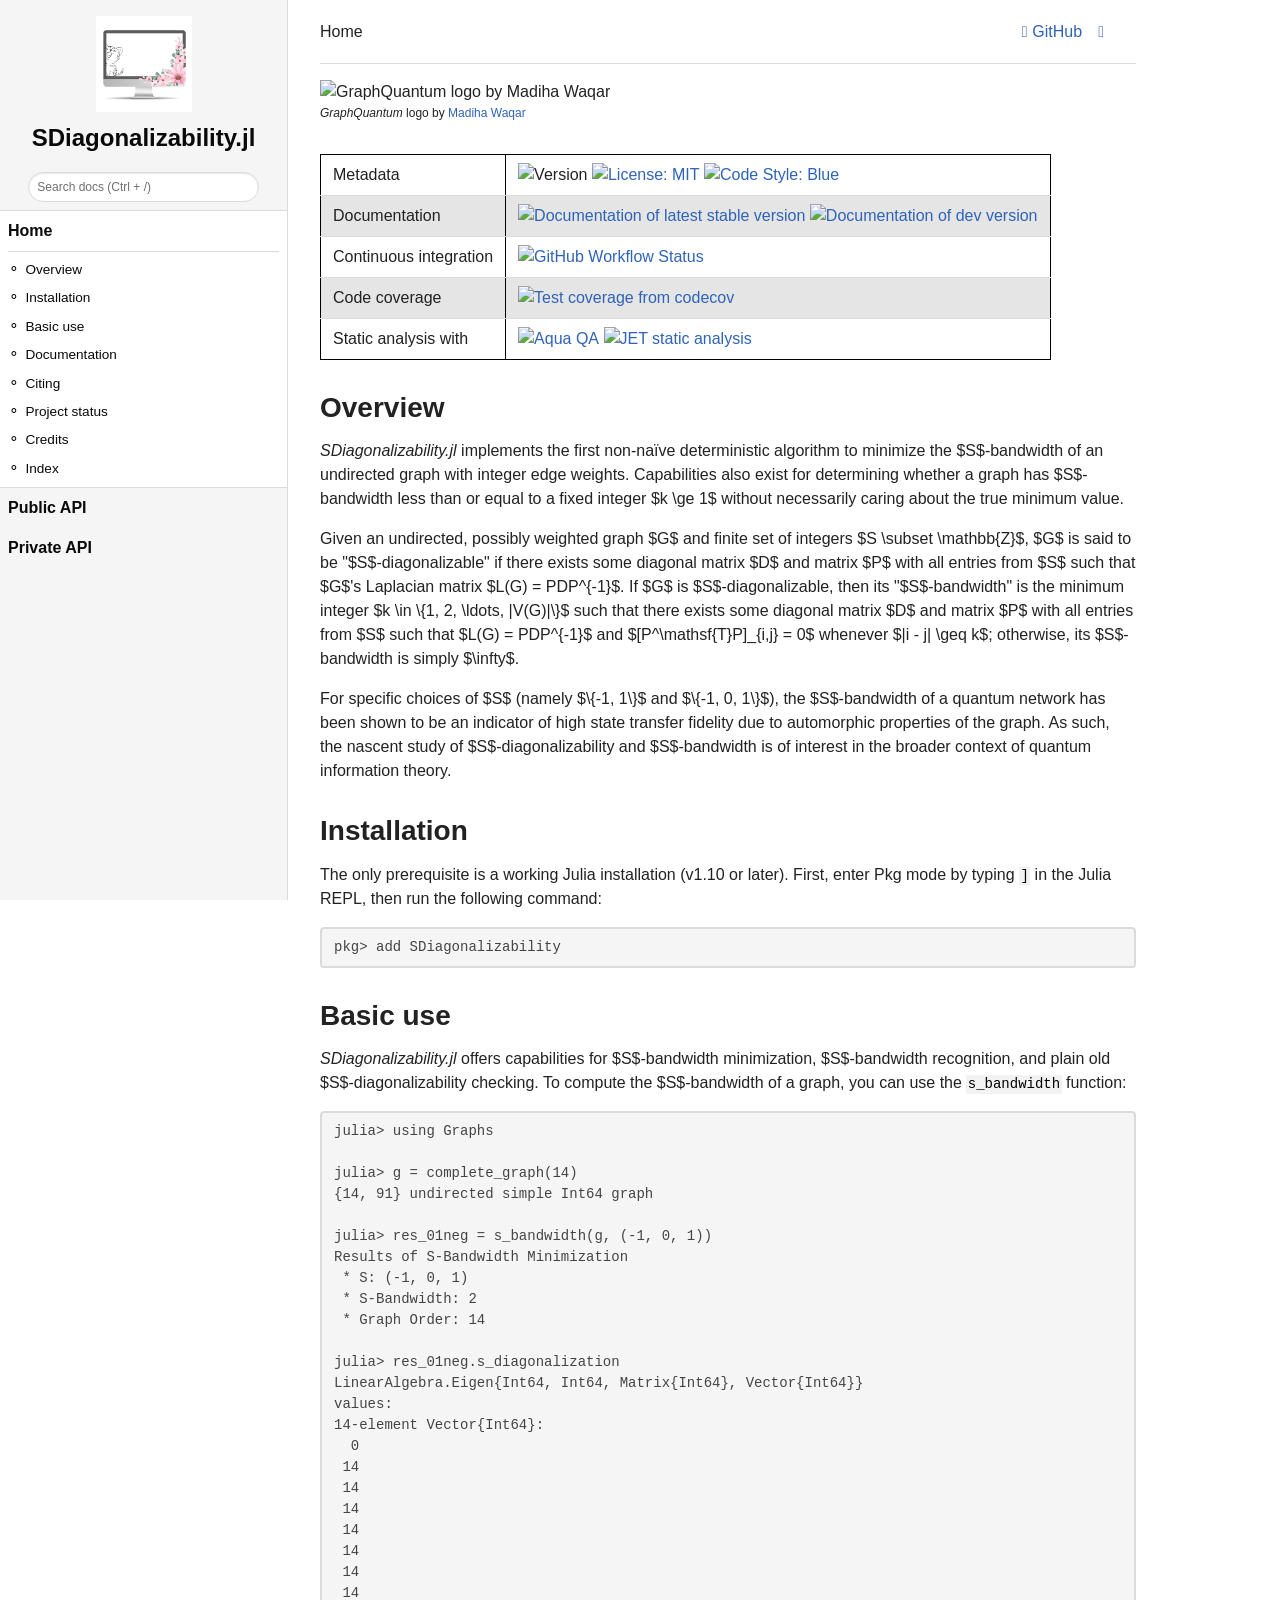
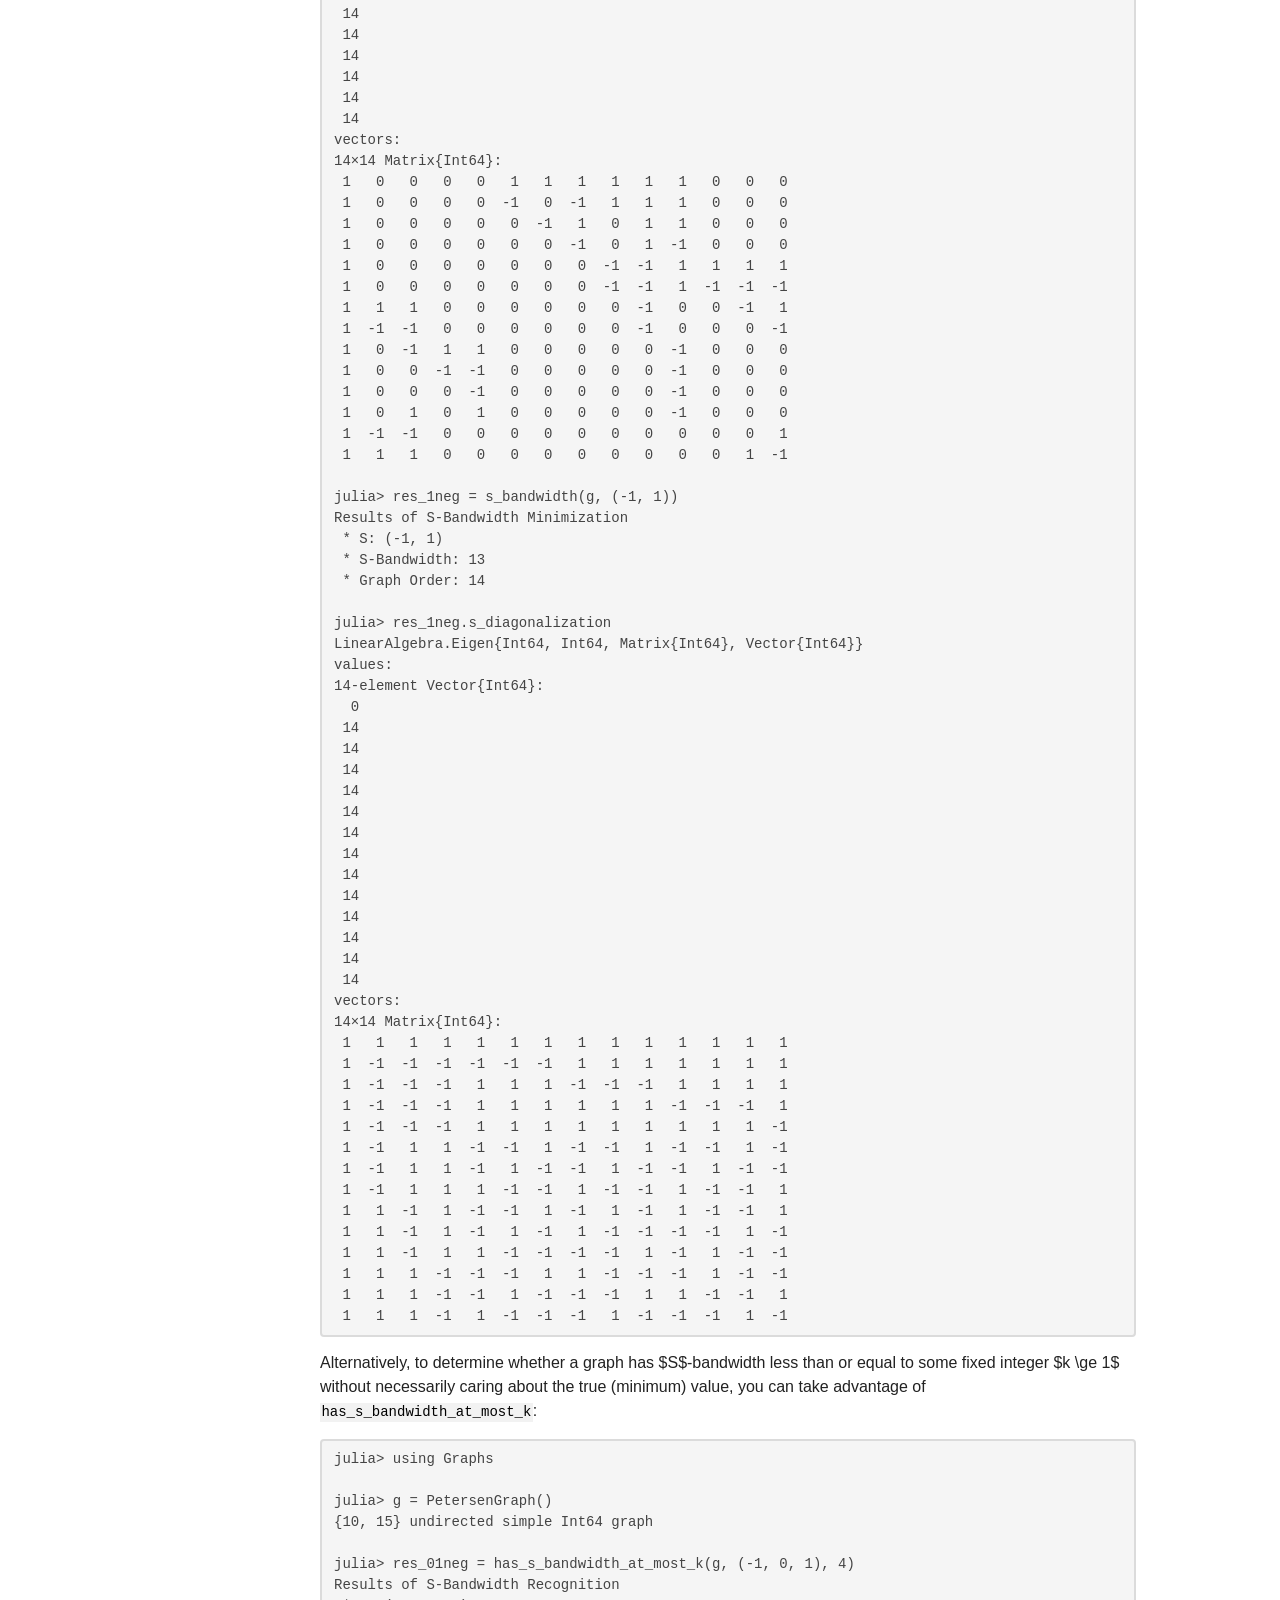
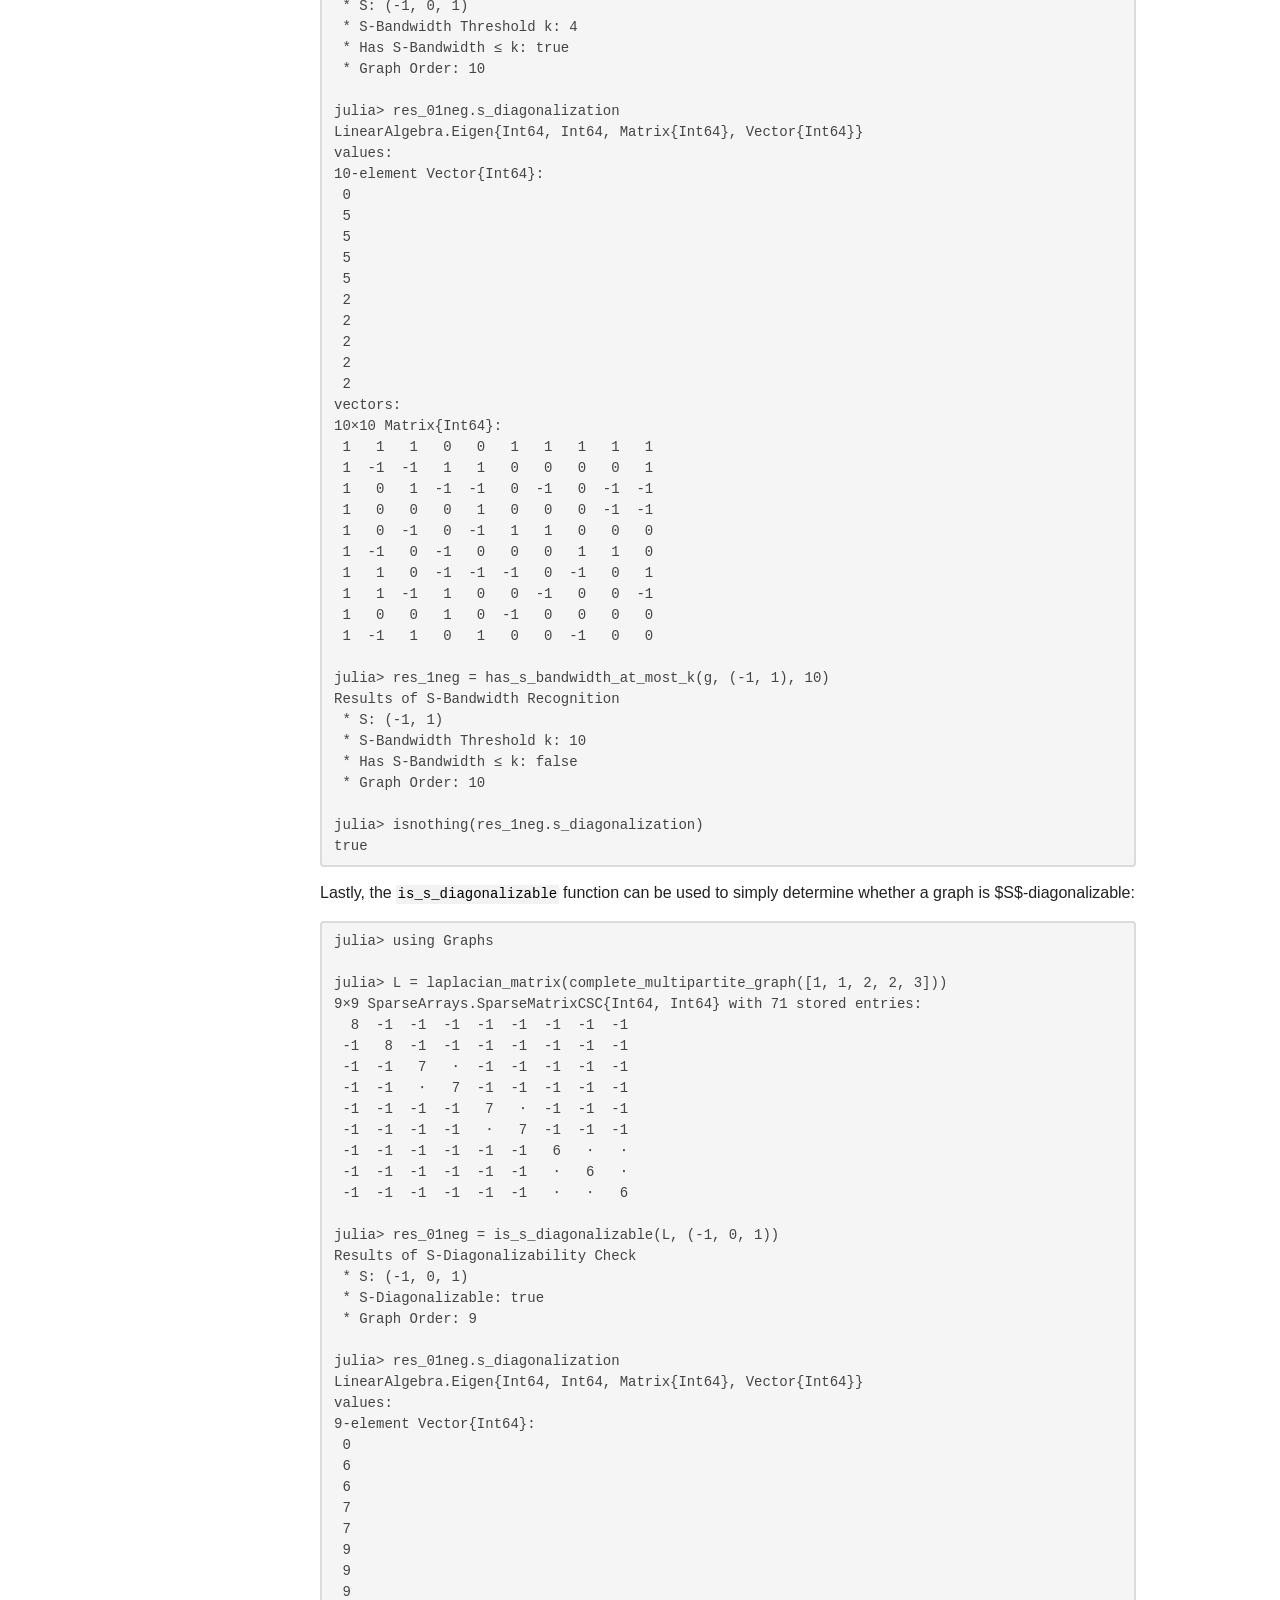
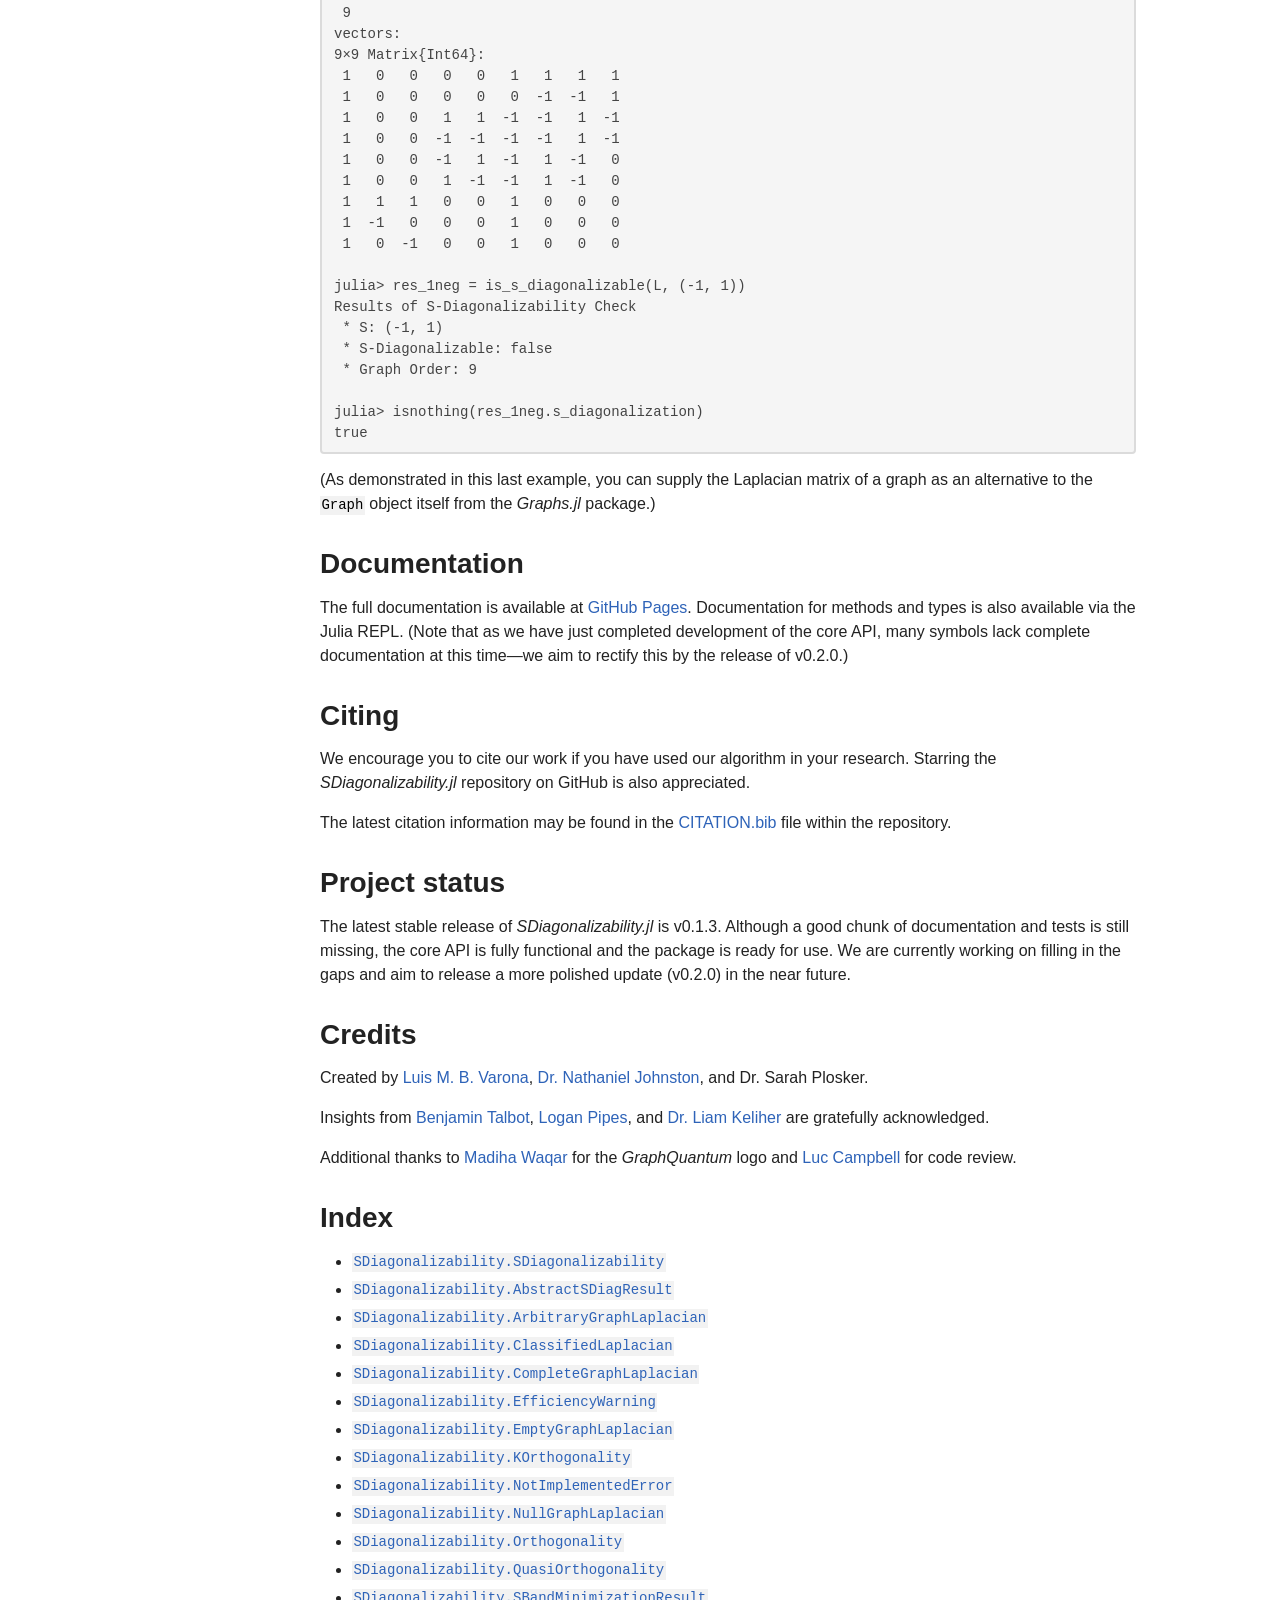
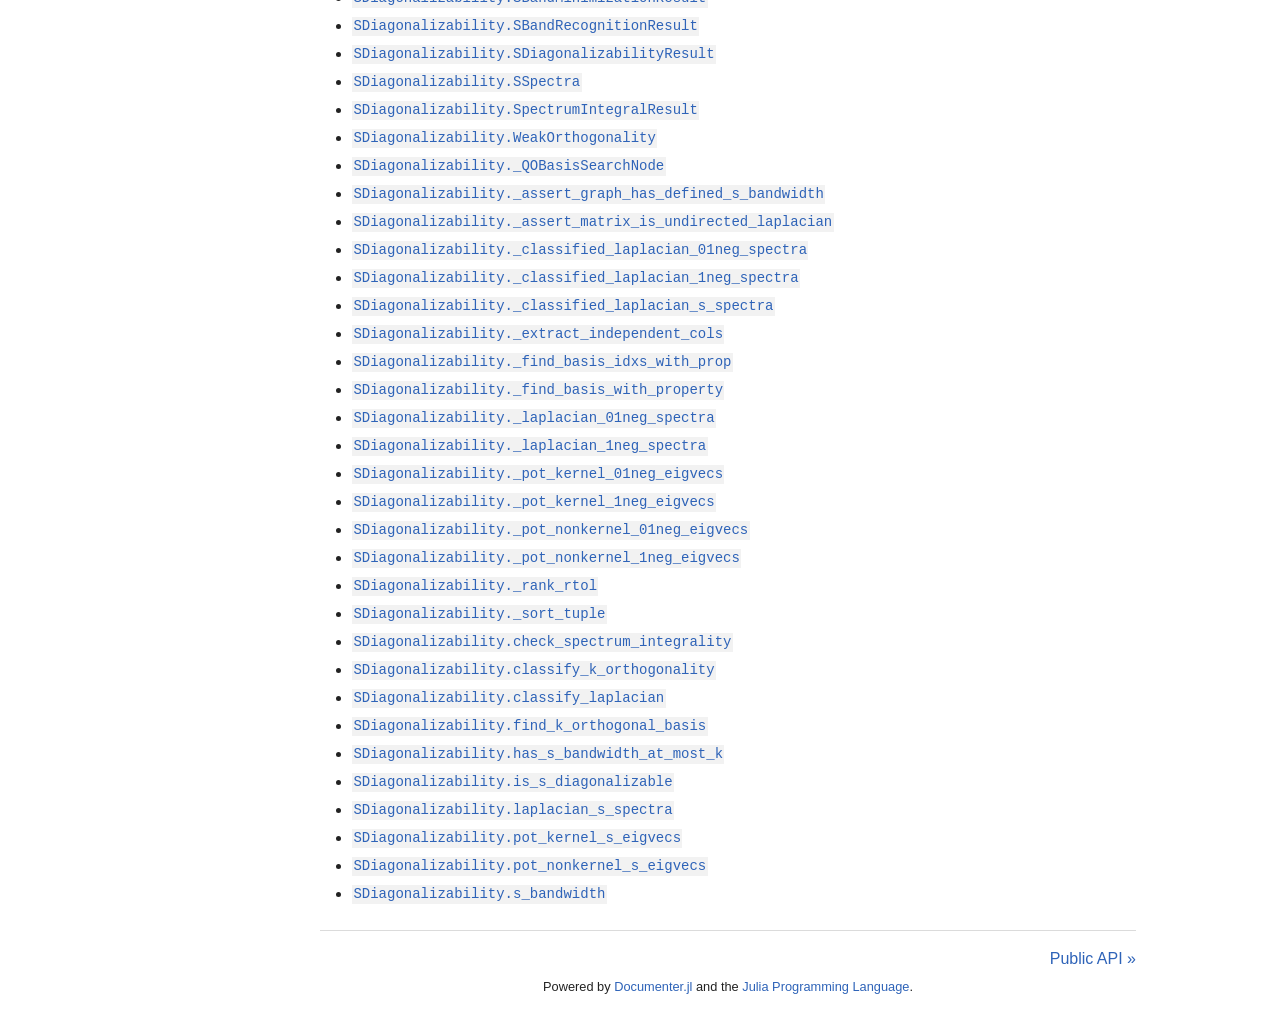
==== commit f7ecd810: "build based on 156b60f" ====
--- a/dev/index.html
+++ b/dev/index.html
@@ -225,4 +225,4 @@
  * Graph Order: 9
 
 julia&gt; isnothing(res_1neg.s_diagonalization)
-true</code></pre><p>(As demonstrated in this last example, you can supply the Laplacian matrix of a graph as an alternative to the <code>Graph</code> object itself from the <em>Graphs.jl</em> package.)</p><h2 id="Documentation"><a class="docs-heading-anchor" href="#Documentation">Documentation</a><a id="Documentation-1"></a><a class="docs-heading-anchor-permalink" href="#Documentation" title="Permalink"></a></h2><p>The full documentation is available at <a href="https://graphquantum.github.io/SDiagonalizability.jl/">GitHub Pages</a>. Documentation for methods and types is also available via the Julia REPL. (Note that as we have just completed development of the core API, many symbols lack complete documentation at this time—we aim to rectify this by the release of v0.2.0.)</p><h2 id="Citing"><a class="docs-heading-anchor" href="#Citing">Citing</a><a id="Citing-1"></a><a class="docs-heading-anchor-permalink" href="#Citing" title="Permalink"></a></h2><p>We encourage you to cite our work if you have used our algorithm in your research. Starring the <em>SDiagonalizability.jl</em> repository on GitHub is also appreciated.</p><p>The latest citation information may be found in the <a href="https://raw.githubusercontent.com/GraphQuantum/SDiagonalizability.jl/main/CITATION.bib">CITATION.bib</a> file within the repository.</p><h2 id="Project-status"><a class="docs-heading-anchor" href="#Project-status">Project status</a><a id="Project-status-1"></a><a class="docs-heading-anchor-permalink" href="#Project-status" title="Permalink"></a></h2><p>The latest stable release of <em>SDiagonalizability.jl</em> is v0.1.3. Although a good chunk of documentation and tests is still missing, the core API is fully functional and the package is ready for use. We are currently working on filling in the gaps and aim to release a more polished update (v0.2.0) in the near future.</p><h2 id="Credits"><a class="docs-heading-anchor" href="#Credits">Credits</a><a id="Credits-1"></a><a class="docs-heading-anchor-permalink" href="#Credits" title="Permalink"></a></h2><p>Created by <a href="https://github.com/Luis-Varona">Luis M. B. Varona</a>, <a href="https://github.com/nathanieljohnston">Dr. Nathaniel Johnston</a>, and Dr. Sarah Plosker.</p><p>Insights from <a href="https://github.com/Benjamin-Talbot">Benjamin Talbot</a>, <a href="https://github.com/logan-pipes">Logan Pipes</a>, and <a href="https://github.com/lkeliher">Dr. Liam Keliher</a> are gratefully acknowledged.</p><p>Additional thanks to <a href="https://github.com/madihaahmed1">Madiha Waqar</a> for the <em>GraphQuantum</em> logo and <a href="https://github.com/Luc-Campbell">Luc Campbell</a> for code review.</p><h2 id="Index"><a class="docs-heading-anchor" href="#Index">Index</a><a id="Index-1"></a><a class="docs-heading-anchor-permalink" href="#Index" title="Permalink"></a></h2><ul><li><a href="public_api/#SDiagonalizability.SDiagonalizability"><code>SDiagonalizability.SDiagonalizability</code></a></li><li><a href="private_api/#SDiagonalizability.AbstractSDiagResult"><code>SDiagonalizability.AbstractSDiagResult</code></a></li><li><a href="private_api/#SDiagonalizability.ArbitraryGraphLaplacian"><code>SDiagonalizability.ArbitraryGraphLaplacian</code></a></li><li><a href="private_api/#SDiagonalizability.ClassifiedLaplacian"><code>SDiagonalizability.ClassifiedLaplacian</code></a></li><li><a href="private_api/#SDiagonalizability.CompleteGraphLaplacian"><code>SDiagonalizability.CompleteGraphLaplacian</code></a></li><li><a href="private_api/#SDiagonalizability.EfficiencyWarning"><code>SDiagonalizability.EfficiencyWarning</code></a></li><li><a href="private_api/#SDiagonalizability.EmptyGraphLaplacian"><code>SDiagonalizability.EmptyGraphLaplacian</code></a></li><li><a href="private_api/#SDiagonalizability.KOrthogonality"><code>SDiagonalizability.KOrthogonality</code></a></li><li><a href="private_api/#SDiagonalizability.NotImplementedError"><code>SDiagonalizability.NotImplementedError</code></a></li><li><a href="private_api/#SDiagonalizability.NullGraphLaplacian"><code>SDiagonalizability.NullGraphLaplacian</code></a></li><li><a href="private_api/#SDiagonalizability.Orthogonality"><code>SDiagonalizability.Orthogonality</code></a></li><li><a href="private_api/#SDiagonalizability.QuasiOrthogonality"><code>SDiagonalizability.QuasiOrthogonality</code></a></li><li><a href="private_api/#SDiagonalizability.SBandMinimizationResult"><code>SDiagonalizability.SBandMinimizationResult</code></a></li><li><a href="private_api/#SDiagonalizability.SBandRecognitionResult"><code>SDiagonalizability.SBandRecognitionResult</code></a></li><li><a href="private_api/#SDiagonalizability.SDiagonalizabilityResult"><code>SDiagonalizability.SDiagonalizabilityResult</code></a></li><li><a href="private_api/#SDiagonalizability.SSpectra"><code>SDiagonalizability.SSpectra</code></a></li><li><a href="private_api/#SDiagonalizability.SpectrumIntegralResult"><code>SDiagonalizability.SpectrumIntegralResult</code></a></li><li><a href="private_api/#SDiagonalizability.WeakOrthogonality"><code>SDiagonalizability.WeakOrthogonality</code></a></li><li><a href="private_api/#SDiagonalizability._QOBasisSearchNode"><code>SDiagonalizability._QOBasisSearchNode</code></a></li><li><a href="private_api/#LinearAlgebra.rank"><code>LinearAlgebra.rank</code></a></li><li><a href="private_api/#SDiagonalizability._assert_graph_has_defined_s_bandwidth-Tuple{Graphs.AbstractGraph}"><code>SDiagonalizability._assert_graph_has_defined_s_bandwidth</code></a></li><li><a href="private_api/#SDiagonalizability._assert_matrix_is_undirected_laplacian-Tuple{AbstractMatrix{&lt;:Integer}}"><code>SDiagonalizability._assert_matrix_is_undirected_laplacian</code></a></li><li><a href="private_api/#SDiagonalizability._classified_laplacian_01neg_spectra-Tuple{T} where T&lt;:SDiagonalizability.ClassifiedLaplacian"><code>SDiagonalizability._classified_laplacian_01neg_spectra</code></a></li><li><a href="private_api/#SDiagonalizability._classified_laplacian_1neg_spectra-Tuple{T} where T&lt;:SDiagonalizability.ClassifiedLaplacian"><code>SDiagonalizability._classified_laplacian_1neg_spectra</code></a></li><li><a href="private_api/#SDiagonalizability._classified_laplacian_s_spectra-Tuple{SDiagonalizability.ArbitraryGraphLaplacian, Tuple{Vararg{Integer}}}"><code>SDiagonalizability._classified_laplacian_s_spectra</code></a></li><li><a href="private_api/#SDiagonalizability._extract_independent_cols-Tuple{AbstractMatrix{&lt;:Integer}}"><code>SDiagonalizability._extract_independent_cols</code></a></li><li><a href="private_api/#SDiagonalizability._find_basis_idxs_with_prop-Union{Tuple{K}, Tuple{AbstractVector{Int64}, K, AbstractMatrix{Int64}, Integer, Int64, Vararg{Any}}} where K&lt;:SDiagonalizability.KOrthogonality"><code>SDiagonalizability._find_basis_idxs_with_prop</code></a></li><li><a href="private_api/#SDiagonalizability._find_basis_with_property-Union{Tuple{K}, Tuple{AbstractMatrix{&lt;:Integer}, Integer, K}} where K&lt;:SDiagonalizability.KOrthogonality"><code>SDiagonalizability._find_basis_with_property</code></a></li><li><a href="private_api/#SDiagonalizability._laplacian_01neg_spectra-Tuple{AbstractMatrix{&lt;:Integer}}"><code>SDiagonalizability._laplacian_01neg_spectra</code></a></li><li><a href="private_api/#SDiagonalizability._laplacian_1neg_spectra-Tuple{AbstractMatrix{&lt;:Integer}}"><code>SDiagonalizability._laplacian_1neg_spectra</code></a></li><li><a href="private_api/#SDiagonalizability._pot_kernel_01neg_eigvecs-Tuple{Integer}"><code>SDiagonalizability._pot_kernel_01neg_eigvecs</code></a></li><li><a href="private_api/#SDiagonalizability._pot_kernel_1neg_eigvecs-Tuple{Integer}"><code>SDiagonalizability._pot_kernel_1neg_eigvecs</code></a></li><li><a href="private_api/#SDiagonalizability._pot_nonkernel_01neg_eigvecs-Tuple{Integer}"><code>SDiagonalizability._pot_nonkernel_01neg_eigvecs</code></a></li><li><a href="private_api/#SDiagonalizability._pot_nonkernel_1neg_eigvecs-Tuple{Integer}"><code>SDiagonalizability._pot_nonkernel_1neg_eigvecs</code></a></li><li><a href="private_api/#SDiagonalizability._rank_rtol-Union{Tuple{AbstractMatrix{T}}, Tuple{T}} where T"><code>SDiagonalizability._rank_rtol</code></a></li><li><a href="private_api/#SDiagonalizability._sort_tuple-Tuple{Tuple{Vararg{Integer}}}"><code>SDiagonalizability._sort_tuple</code></a></li><li><a href="private_api/#SDiagonalizability.check_spectrum_integrality-Tuple{AbstractMatrix{&lt;:Integer}}"><code>SDiagonalizability.check_spectrum_integrality</code></a></li><li><a href="private_api/#SDiagonalizability.classify_k_orthogonality-Tuple{Integer}"><code>SDiagonalizability.classify_k_orthogonality</code></a></li><li><a href="private_api/#SDiagonalizability.classify_laplacian-Tuple{AbstractMatrix{&lt;:Integer}}"><code>SDiagonalizability.classify_laplacian</code></a></li><li><a href="private_api/#SDiagonalizability.find_k_orthogonal_basis"><code>SDiagonalizability.find_k_orthogonal_basis</code></a></li><li><a href="public_api/#SDiagonalizability.has_s_bandwidth_at_most_k-Tuple{Graphs.AbstractGraph, Tuple{Vararg{Integer}}, Integer}"><code>SDiagonalizability.has_s_bandwidth_at_most_k</code></a></li><li><a href="public_api/#SDiagonalizability.is_s_diagonalizable-Tuple{Graphs.AbstractGraph, Tuple{Vararg{Integer}}}"><code>SDiagonalizability.is_s_diagonalizable</code></a></li><li><a href="private_api/#SDiagonalizability.laplacian_s_spectra-Tuple{AbstractMatrix{&lt;:Integer}, Tuple{Vararg{Integer}}}"><code>SDiagonalizability.laplacian_s_spectra</code></a></li><li><a href="private_api/#SDiagonalizability.pot_kernel_s_eigvecs-Tuple{Integer, Tuple{Vararg{Integer}}}"><code>SDiagonalizability.pot_kernel_s_eigvecs</code></a></li><li><a href="private_api/#SDiagonalizability.pot_nonkernel_s_eigvecs-Tuple{Integer, Tuple{Vararg{Integer}}}"><code>SDiagonalizability.pot_nonkernel_s_eigvecs</code></a></li><li><a href="public_api/#SDiagonalizability.s_bandwidth-Tuple{Graphs.AbstractGraph, Tuple{Vararg{Integer}}}"><code>SDiagonalizability.s_bandwidth</code></a></li></ul></article><nav class="docs-footer"><a class="docs-footer-nextpage" href="public_api/">Public API »</a><div class="flexbox-break"></div><p class="footer-message">Powered by <a href="https://github.com/JuliaDocs/Documenter.jl">Documenter.jl</a> and the <a href="https://julialang.org/">Julia Programming Language</a>.</p></nav></div><div class="modal" id="documenter-settings"><div class="modal-background"></div><div class="modal-card"><header class="modal-card-head"><p class="modal-card-title">Settings</p><button class="delete"></button></header><section class="modal-card-body"><p><label class="label">Theme</label><div class="select"><select id="documenter-themepicker"><option value="auto">Automatic (OS)</option><option value="documenter-light">documenter-light</option><option value="documenter-dark">documenter-dark</option><option value="catppuccin-latte">catppuccin-latte</option><option value="catppuccin-frappe">catppuccin-frappe</option><option value="catppuccin-macchiato">catppuccin-macchiato</option><option value="catppuccin-mocha">catppuccin-mocha</option></select></div></p><hr/><p>This document was generated with <a href="https://github.com/JuliaDocs/Documenter.jl">Documenter.jl</a> version 1.14.1 on <span class="colophon-date" title="Saturday 20 September 2025 17:34">Saturday 20 September 2025</span>. Using Julia version 1.11.7.</p></section><footer class="modal-card-foot"></footer></div></div></div></body></html>
+true</code></pre><p>(As demonstrated in this last example, you can supply the Laplacian matrix of a graph as an alternative to the <code>Graph</code> object itself from the <em>Graphs.jl</em> package.)</p><h2 id="Documentation"><a class="docs-heading-anchor" href="#Documentation">Documentation</a><a id="Documentation-1"></a><a class="docs-heading-anchor-permalink" href="#Documentation" title="Permalink"></a></h2><p>The full documentation is available at <a href="https://graphquantum.github.io/SDiagonalizability.jl/">GitHub Pages</a>. Documentation for methods and types is also available via the Julia REPL. (Note that as we have just completed development of the core API, many symbols lack complete documentation at this time—we aim to rectify this by the release of v0.2.0.)</p><h2 id="Citing"><a class="docs-heading-anchor" href="#Citing">Citing</a><a id="Citing-1"></a><a class="docs-heading-anchor-permalink" href="#Citing" title="Permalink"></a></h2><p>We encourage you to cite our work if you have used our algorithm in your research. Starring the <em>SDiagonalizability.jl</em> repository on GitHub is also appreciated.</p><p>The latest citation information may be found in the <a href="https://raw.githubusercontent.com/GraphQuantum/SDiagonalizability.jl/main/CITATION.bib">CITATION.bib</a> file within the repository.</p><h2 id="Project-status"><a class="docs-heading-anchor" href="#Project-status">Project status</a><a id="Project-status-1"></a><a class="docs-heading-anchor-permalink" href="#Project-status" title="Permalink"></a></h2><p>The latest stable release of <em>SDiagonalizability.jl</em> is v0.1.3. Although a good chunk of documentation and tests is still missing, the core API is fully functional and the package is ready for use. We are currently working on filling in the gaps and aim to release a more polished update (v0.2.0) in the near future.</p><h2 id="Credits"><a class="docs-heading-anchor" href="#Credits">Credits</a><a id="Credits-1"></a><a class="docs-heading-anchor-permalink" href="#Credits" title="Permalink"></a></h2><p>Created by <a href="https://github.com/Luis-Varona">Luis M. B. Varona</a>, <a href="https://github.com/nathanieljohnston">Dr. Nathaniel Johnston</a>, and Dr. Sarah Plosker.</p><p>Insights from <a href="https://github.com/Benjamin-Talbot">Benjamin Talbot</a>, <a href="https://github.com/logan-pipes">Logan Pipes</a>, and <a href="https://github.com/lkeliher">Dr. Liam Keliher</a> are gratefully acknowledged.</p><p>Additional thanks to <a href="https://github.com/madihaahmed1">Madiha Waqar</a> for the <em>GraphQuantum</em> logo and <a href="https://github.com/Luc-Campbell">Luc Campbell</a> for code review.</p><h2 id="Index"><a class="docs-heading-anchor" href="#Index">Index</a><a id="Index-1"></a><a class="docs-heading-anchor-permalink" href="#Index" title="Permalink"></a></h2><ul><li><a href="public_api/#SDiagonalizability.SDiagonalizability"><code>SDiagonalizability.SDiagonalizability</code></a></li><li><a href="private_api/#SDiagonalizability.AbstractSDiagResult"><code>SDiagonalizability.AbstractSDiagResult</code></a></li><li><a href="private_api/#SDiagonalizability.ArbitraryGraphLaplacian"><code>SDiagonalizability.ArbitraryGraphLaplacian</code></a></li><li><a href="private_api/#SDiagonalizability.ClassifiedLaplacian"><code>SDiagonalizability.ClassifiedLaplacian</code></a></li><li><a href="private_api/#SDiagonalizability.CompleteGraphLaplacian"><code>SDiagonalizability.CompleteGraphLaplacian</code></a></li><li><a href="private_api/#SDiagonalizability.EfficiencyWarning"><code>SDiagonalizability.EfficiencyWarning</code></a></li><li><a href="private_api/#SDiagonalizability.EmptyGraphLaplacian"><code>SDiagonalizability.EmptyGraphLaplacian</code></a></li><li><a href="private_api/#SDiagonalizability.KOrthogonality"><code>SDiagonalizability.KOrthogonality</code></a></li><li><a href="private_api/#SDiagonalizability.NotImplementedError"><code>SDiagonalizability.NotImplementedError</code></a></li><li><a href="private_api/#SDiagonalizability.NullGraphLaplacian"><code>SDiagonalizability.NullGraphLaplacian</code></a></li><li><a href="private_api/#SDiagonalizability.Orthogonality"><code>SDiagonalizability.Orthogonality</code></a></li><li><a href="private_api/#SDiagonalizability.QuasiOrthogonality"><code>SDiagonalizability.QuasiOrthogonality</code></a></li><li><a href="private_api/#SDiagonalizability.SBandMinimizationResult"><code>SDiagonalizability.SBandMinimizationResult</code></a></li><li><a href="private_api/#SDiagonalizability.SBandRecognitionResult"><code>SDiagonalizability.SBandRecognitionResult</code></a></li><li><a href="private_api/#SDiagonalizability.SDiagonalizabilityResult"><code>SDiagonalizability.SDiagonalizabilityResult</code></a></li><li><a href="private_api/#SDiagonalizability.SSpectra"><code>SDiagonalizability.SSpectra</code></a></li><li><a href="private_api/#SDiagonalizability.SpectrumIntegralResult"><code>SDiagonalizability.SpectrumIntegralResult</code></a></li><li><a href="private_api/#SDiagonalizability.WeakOrthogonality"><code>SDiagonalizability.WeakOrthogonality</code></a></li><li><a href="private_api/#SDiagonalizability._QOBasisSearchNode"><code>SDiagonalizability._QOBasisSearchNode</code></a></li><li><a href="private_api/#SDiagonalizability._assert_graph_has_defined_s_bandwidth-Tuple{Graphs.AbstractGraph}"><code>SDiagonalizability._assert_graph_has_defined_s_bandwidth</code></a></li><li><a href="private_api/#SDiagonalizability._assert_matrix_is_undirected_laplacian-Tuple{AbstractMatrix{&lt;:Integer}}"><code>SDiagonalizability._assert_matrix_is_undirected_laplacian</code></a></li><li><a href="private_api/#SDiagonalizability._classified_laplacian_01neg_spectra-Tuple{T} where T&lt;:SDiagonalizability.ClassifiedLaplacian"><code>SDiagonalizability._classified_laplacian_01neg_spectra</code></a></li><li><a href="private_api/#SDiagonalizability._classified_laplacian_1neg_spectra-Tuple{T} where T&lt;:SDiagonalizability.ClassifiedLaplacian"><code>SDiagonalizability._classified_laplacian_1neg_spectra</code></a></li><li><a href="private_api/#SDiagonalizability._classified_laplacian_s_spectra-Tuple{SDiagonalizability.ArbitraryGraphLaplacian, Tuple{Vararg{Integer}}}"><code>SDiagonalizability._classified_laplacian_s_spectra</code></a></li><li><a href="private_api/#SDiagonalizability._extract_independent_cols-Tuple{AbstractMatrix{&lt;:Integer}}"><code>SDiagonalizability._extract_independent_cols</code></a></li><li><a href="private_api/#SDiagonalizability._find_basis_idxs_with_prop-Union{Tuple{K}, Tuple{AbstractVector{Int64}, K, AbstractMatrix{Int64}, Integer, Int64, Vararg{Any}}} where K&lt;:SDiagonalizability.KOrthogonality"><code>SDiagonalizability._find_basis_idxs_with_prop</code></a></li><li><a href="private_api/#SDiagonalizability._find_basis_with_property-Union{Tuple{K}, Tuple{AbstractMatrix{&lt;:Integer}, Integer, K}} where K&lt;:SDiagonalizability.KOrthogonality"><code>SDiagonalizability._find_basis_with_property</code></a></li><li><a href="private_api/#SDiagonalizability._laplacian_01neg_spectra-Tuple{AbstractMatrix{&lt;:Integer}}"><code>SDiagonalizability._laplacian_01neg_spectra</code></a></li><li><a href="private_api/#SDiagonalizability._laplacian_1neg_spectra-Tuple{AbstractMatrix{&lt;:Integer}}"><code>SDiagonalizability._laplacian_1neg_spectra</code></a></li><li><a href="private_api/#SDiagonalizability._pot_kernel_01neg_eigvecs-Tuple{Integer}"><code>SDiagonalizability._pot_kernel_01neg_eigvecs</code></a></li><li><a href="private_api/#SDiagonalizability._pot_kernel_1neg_eigvecs-Tuple{Integer}"><code>SDiagonalizability._pot_kernel_1neg_eigvecs</code></a></li><li><a href="private_api/#SDiagonalizability._pot_nonkernel_01neg_eigvecs-Tuple{Integer}"><code>SDiagonalizability._pot_nonkernel_01neg_eigvecs</code></a></li><li><a href="private_api/#SDiagonalizability._pot_nonkernel_1neg_eigvecs-Tuple{Integer}"><code>SDiagonalizability._pot_nonkernel_1neg_eigvecs</code></a></li><li><a href="private_api/#SDiagonalizability._rank_rtol-Union{Tuple{AbstractMatrix{T}}, Tuple{T}} where T"><code>SDiagonalizability._rank_rtol</code></a></li><li><a href="private_api/#SDiagonalizability._sort_tuple-Tuple{Tuple{Vararg{Integer}}}"><code>SDiagonalizability._sort_tuple</code></a></li><li><a href="private_api/#SDiagonalizability.check_spectrum_integrality-Tuple{AbstractMatrix{&lt;:Integer}}"><code>SDiagonalizability.check_spectrum_integrality</code></a></li><li><a href="private_api/#SDiagonalizability.classify_k_orthogonality-Tuple{Integer}"><code>SDiagonalizability.classify_k_orthogonality</code></a></li><li><a href="private_api/#SDiagonalizability.classify_laplacian-Tuple{AbstractMatrix{&lt;:Integer}}"><code>SDiagonalizability.classify_laplacian</code></a></li><li><a href="private_api/#SDiagonalizability.find_k_orthogonal_basis"><code>SDiagonalizability.find_k_orthogonal_basis</code></a></li><li><a href="public_api/#SDiagonalizability.has_s_bandwidth_at_most_k-Tuple{Graphs.AbstractGraph, Tuple{Vararg{Integer}}, Integer}"><code>SDiagonalizability.has_s_bandwidth_at_most_k</code></a></li><li><a href="public_api/#SDiagonalizability.is_s_diagonalizable-Tuple{Graphs.AbstractGraph, Tuple{Vararg{Integer}}}"><code>SDiagonalizability.is_s_diagonalizable</code></a></li><li><a href="private_api/#SDiagonalizability.laplacian_s_spectra-Tuple{AbstractMatrix{&lt;:Integer}, Tuple{Vararg{Integer}}}"><code>SDiagonalizability.laplacian_s_spectra</code></a></li><li><a href="private_api/#SDiagonalizability.pot_kernel_s_eigvecs-Tuple{Integer, Tuple{Vararg{Integer}}}"><code>SDiagonalizability.pot_kernel_s_eigvecs</code></a></li><li><a href="private_api/#SDiagonalizability.pot_nonkernel_s_eigvecs-Tuple{Integer, Tuple{Vararg{Integer}}}"><code>SDiagonalizability.pot_nonkernel_s_eigvecs</code></a></li><li><a href="public_api/#SDiagonalizability.s_bandwidth-Tuple{Graphs.AbstractGraph, Tuple{Vararg{Integer}}}"><code>SDiagonalizability.s_bandwidth</code></a></li></ul></article><nav class="docs-footer"><a class="docs-footer-nextpage" href="public_api/">Public API »</a><div class="flexbox-break"></div><p class="footer-message">Powered by <a href="https://github.com/JuliaDocs/Documenter.jl">Documenter.jl</a> and the <a href="https://julialang.org/">Julia Programming Language</a>.</p></nav></div><div class="modal" id="documenter-settings"><div class="modal-background"></div><div class="modal-card"><header class="modal-card-head"><p class="modal-card-title">Settings</p><button class="delete"></button></header><section class="modal-card-body"><p><label class="label">Theme</label><div class="select"><select id="documenter-themepicker"><option value="auto">Automatic (OS)</option><option value="documenter-light">documenter-light</option><option value="documenter-dark">documenter-dark</option><option value="catppuccin-latte">catppuccin-latte</option><option value="catppuccin-frappe">catppuccin-frappe</option><option value="catppuccin-macchiato">catppuccin-macchiato</option><option value="catppuccin-mocha">catppuccin-mocha</option></select></div></p><hr/><p>This document was generated with <a href="https://github.com/JuliaDocs/Documenter.jl">Documenter.jl</a> version 1.17.0 on <span class="colophon-date" title="Friday 8 May 2026 23:13">Friday 8 May 2026</span>. Using Julia version 1.12.6.</p></section><footer class="modal-card-foot"></footer></div></div></div></body></html>
--- a/dev/assets/themes/catppuccin-mocha.css
+++ b/dev/assets/themes/catppuccin-mocha.css
@@ -1 +1 @@
-﻿html.theme--catppuccin-mocha .pagination-previous,html.theme--catppuccin-mocha .pagination-next,html.theme--catppuccin-mocha .pagination-link,html.theme--catppuccin-mocha .pagination-ellipsis,html.theme--catppuccin-mocha .file-cta,html.theme--catppuccin-mocha .file-name,html.theme--catppuccin-mocha .select select,html.theme--catppuccin-mocha .textarea,html.theme--catppuccin-mocha .input,html.theme--catppuccin-mocha #documenter .docs-sidebar form.docs-search>input,html.theme--catppuccin-mocha .button{-moz-appearance:none;-webkit-appearance:none;align-items:center;border:1px solid transparent;border-radius:.4em;box-shadow:none;display:inline-flex;font-size:1rem;height:2.5em;justify-content:flex-start;line-height:1.5;padding-bottom:calc(0.5em - 1px);padding-left:calc(0.75em - 1px);padding-right:calc(0.75em - 1px);padding-top:calc(0.5em - 1px);position:relative;vertical-align:top}html.theme--catppuccin-mocha .pagination-previous:focus,html.theme--catppuccin-mocha .pagination-next:focus,html.theme--catppuccin-mocha .pagination-link:focus,html.theme--catppuccin-mocha .pagination-ellipsis:focus,html.theme--catppuccin-mocha .file-cta:focus,html.theme--catppuccin-mocha .file-name:focus,html.theme--catppuccin-mocha .select select:focus,html.theme--catppuccin-mocha .textarea:focus,html.theme--catppuccin-mocha .input:focus,html.theme--catppuccin-mocha #documenter .docs-sidebar form.docs-search>input:focus,html.theme--catppuccin-mocha .button:focus,html.theme--catppuccin-mocha .is-focused.pagination-previous,html.theme--catppuccin-mocha .is-focused.pagination-next,html.theme--catppuccin-mocha .is-focused.pagination-link,html.theme--catppuccin-mocha .is-focused.pagination-ellipsis,html.theme--catppuccin-mocha .is-focused.file-cta,html.theme--catppuccin-mocha .is-focused.file-name,html.theme--catppuccin-mocha .select select.is-focused,html.theme--catppuccin-mocha .is-focused.textarea,html.theme--catppuccin-mocha .is-focused.input,html.theme--catppuccin-mocha #documenter .docs-sidebar form.docs-search>input.is-focused,html.theme--catppuccin-mocha .is-focused.button,html.theme--catppuccin-mocha .pagination-previous:active,html.theme--catppuccin-mocha .pagination-next:active,html.theme--catppuccin-mocha .pagination-link:active,html.theme--catppuccin-mocha .pagination-ellipsis:active,html.theme--catppuccin-mocha .file-cta:active,html.theme--catppuccin-mocha .file-name:active,html.theme--catppuccin-mocha .select select:active,html.theme--catppuccin-mocha .textarea:active,html.theme--catppuccin-mocha .input:active,html.theme--catppuccin-mocha #documenter .docs-sidebar form.docs-search>input:active,html.theme--catppuccin-mocha .button:active,html.theme--catppuccin-mocha .is-active.pagination-previous,html.theme--catppuccin-mocha .is-active.pagination-next,html.theme--catppuccin-mocha .is-active.pagination-link,html.theme--catppuccin-mocha .is-active.pagination-ellipsis,html.theme--catppuccin-mocha .is-active.file-cta,html.theme--catppuccin-mocha .is-active.file-name,html.theme--catppuccin-mocha .select select.is-active,html.theme--catppuccin-mocha .is-active.textarea,html.theme--catppuccin-mocha .is-active.input,html.theme--catppuccin-mocha #documenter .docs-sidebar form.docs-search>input.is-active,html.theme--catppuccin-mocha .is-active.button{outline:none}html.theme--catppuccin-mocha .pagination-previous[disabled],html.theme--catppuccin-mocha .pagination-next[disabled],html.theme--catppuccin-mocha .pagination-link[disabled],html.theme--catppuccin-mocha .pagination-ellipsis[disabled],html.theme--catppuccin-mocha .file-cta[disabled],html.theme--catppuccin-mocha .file-name[disabled],html.theme--catppuccin-mocha .select select[disabled],html.theme--catppuccin-mocha .textarea[disabled],html.theme--catppuccin-mocha .input[disabled],html.theme--catppuccin-mocha #documenter .docs-sidebar form.docs-search>input[disabled],html.theme--catppuccin-mocha .button[disabled],fieldset[disabled] html.theme--catppuccin-mocha .pagination-previous,html.theme--catppuccin-mocha fieldset[disabled] .pagination-previous,fieldset[disabled] html.theme--catppuccin-mocha .pagination-next,html.theme--catppuccin-mocha fieldset[disabled] .pagination-next,fieldset[disabled] html.theme--catppuccin-mocha .pagination-link,html.theme--catppuccin-mocha fieldset[disabled] .pagination-link,fieldset[disabled] html.theme--catppuccin-mocha .pagination-ellipsis,html.theme--catppuccin-mocha fieldset[disabled] .pagination-ellipsis,fieldset[disabled] html.theme--catppuccin-mocha .file-cta,html.theme--catppuccin-mocha fieldset[disabled] .file-cta,fieldset[disabled] html.theme--catppuccin-mocha .file-name,html.theme--catppuccin-mocha fieldset[disabled] .file-name,fieldset[disabled] html.theme--catppuccin-mocha .select select,fieldset[disabled] html.theme--catppuccin-mocha .textarea,fieldset[disabled] html.theme--catppuccin-mocha .input,fieldset[disabled] html.theme--catppuccin-mocha #documenter .docs-sidebar form.docs-search>input,html.theme--catppuccin-mocha fieldset[disabled] .select select,html.theme--catppuccin-mocha .select fieldset[disabled] select,html.theme--catppuccin-mocha fieldset[disabled] .textarea,html.theme--catppuccin-mocha fieldset[disabled] .input,html.theme--catppuccin-mocha fieldset[disabled] #documenter .docs-sidebar form.docs-search>input,html.theme--catppuccin-mocha #documenter .docs-sidebar fieldset[disabled] form.docs-search>input,fieldset[disabled] html.theme--catppuccin-mocha .button,html.theme--catppuccin-mocha fieldset[disabled] .button{cursor:not-allowed}html.theme--catppuccin-mocha .tabs,html.theme--catppuccin-mocha .pagination-previous,html.theme--catppuccin-mocha .pagination-next,html.theme--catppuccin-mocha .pagination-link,html.theme--catppuccin-mocha .pagination-ellipsis,html.theme--catppuccin-mocha .breadcrumb,html.theme--catppuccin-mocha .file,html.theme--catppuccin-mocha .button,.is-unselectable{-webkit-touch-callout:none;-webkit-user-select:none;-moz-user-select:none;-ms-user-select:none;user-select:none}html.theme--catppuccin-mocha .navbar-link:not(.is-arrowless)::after,html.theme--catppuccin-mocha .select:not(.is-multiple):not(.is-loading)::after{border:3px solid rgba(0,0,0,0);border-radius:2px;border-right:0;border-top:0;content:" ";display:block;height:0.625em;margin-top:-0.4375em;pointer-events:none;position:absolute;top:50%;transform:rotate(-45deg);transform-origin:center;width:0.625em}html.theme--catppuccin-mocha .admonition:not(:last-child),html.theme--catppuccin-mocha .tabs:not(:last-child),html.theme--catppuccin-mocha .pagination:not(:last-child),html.theme--catppuccin-mocha .message:not(:last-child),html.theme--catppuccin-mocha .level:not(:last-child),html.theme--catppuccin-mocha .breadcrumb:not(:last-child),html.theme--catppuccin-mocha .block:not(:last-child),html.theme--catppuccin-mocha .title:not(:last-child),html.theme--catppuccin-mocha .subtitle:not(:last-child),html.theme--catppuccin-mocha .table-container:not(:last-child),html.theme--catppuccin-mocha .table:not(:last-child),html.theme--catppuccin-mocha .progress:not(:last-child),html.theme--catppuccin-mocha .notification:not(:last-child),html.theme--catppuccin-mocha .content:not(:last-child),html.theme--catppuccin-mocha .box:not(:last-child){margin-bottom:1.5rem}html.theme--catppuccin-mocha .modal-close,html.theme--catppuccin-mocha .delete{-webkit-touch-callout:none;-webkit-user-select:none;-moz-user-select:none;-ms-user-select:none;user-select:none;-moz-appearance:none;-webkit-appearance:none;background-color:rgba(10,10,10,0.2);border:none;border-radius:9999px;cursor:pointer;pointer-events:auto;display:inline-block;flex-grow:0;flex-shrink:0;font-size:0;height:20px;max-height:20px;max-width:20px;min-height:20px;min-width:20px;outline:none;position:relative;vertical-align:top;width:20px}html.theme--catppuccin-mocha .modal-close::before,html.theme--catppuccin-mocha .delete::before,html.theme--catppuccin-mocha .modal-close::after,html.theme--catppuccin-mocha .delete::after{background-color:#fff;content:"";display:block;left:50%;position:absolute;top:50%;transform:translateX(-50%) translateY(-50%) rotate(45deg);transform-origin:center center}html.theme--catppuccin-mocha .modal-close::before,html.theme--catppuccin-mocha .delete::before{height:2px;width:50%}html.theme--catppuccin-mocha .modal-close::after,html.theme--catppuccin-mocha .delete::after{height:50%;width:2px}html.theme--catppuccin-mocha .modal-close:hover,html.theme--catppuccin-mocha .delete:hover,html.theme--catppuccin-mocha .modal-close:focus,html.theme--catppuccin-mocha .delete:focus{background-color:rgba(10,10,10,0.3)}html.theme--catppuccin-mocha .modal-close:active,html.theme--catppuccin-mocha .delete:active{background-color:rgba(10,10,10,0.4)}html.theme--catppuccin-mocha .is-small.modal-close,html.theme--catppuccin-mocha #documenter .docs-sidebar form.docs-search>input.modal-close,html.theme--catppuccin-mocha .is-small.delete,html.theme--catppuccin-mocha #documenter .docs-sidebar form.docs-search>input.delete{height:16px;max-height:16px;max-width:16px;min-height:16px;min-width:16px;width:16px}html.theme--catppuccin-mocha .is-medium.modal-close,html.theme--catppuccin-mocha .is-medium.delete{height:24px;max-height:24px;max-width:24px;min-height:24px;min-width:24px;width:24px}html.theme--catppuccin-mocha .is-large.modal-close,html.theme--catppuccin-mocha .is-large.delete{height:32px;max-height:32px;max-width:32px;min-height:32px;min-width:32px;width:32px}html.theme--catppuccin-mocha .control.is-loading::after,html.theme--catppuccin-mocha .select.is-loading::after,html.theme--catppuccin-mocha .loader,html.theme--catppuccin-mocha .button.is-loading::after{animation:spinAround 500ms infinite linear;border:2px solid #7f849c;border-radius:9999px;border-right-color:transparent;border-top-color:transparent;content:"";display:block;height:1em;position:relative;width:1em}html.theme--catppuccin-mocha .hero-video,html.theme--catppuccin-mocha .modal-background,html.theme--catppuccin-mocha .modal,html.theme--catppuccin-mocha .image.is-square img,html.theme--catppuccin-mocha #documenter .docs-sidebar .docs-logo>img.is-square img,html.theme--catppuccin-mocha .image.is-square .has-ratio,html.theme--catppuccin-mocha #documenter .docs-sidebar .docs-logo>img.is-square .has-ratio,html.theme--catppuccin-mocha .image.is-1by1 img,html.theme--catppuccin-mocha #documenter .docs-sidebar .docs-logo>img.is-1by1 img,html.theme--catppuccin-mocha .image.is-1by1 .has-ratio,html.theme--catppuccin-mocha #documenter .docs-sidebar .docs-logo>img.is-1by1 .has-ratio,html.theme--catppuccin-mocha .image.is-5by4 img,html.theme--catppuccin-mocha #documenter .docs-sidebar .docs-logo>img.is-5by4 img,html.theme--catppuccin-mocha .image.is-5by4 .has-ratio,html.theme--catppuccin-mocha #documenter .docs-sidebar .docs-logo>img.is-5by4 .has-ratio,html.theme--catppuccin-mocha .image.is-4by3 img,html.theme--catppuccin-mocha #documenter .docs-sidebar .docs-logo>img.is-4by3 img,html.theme--catppuccin-mocha .image.is-4by3 .has-ratio,html.theme--catppuccin-mocha #documenter .docs-sidebar .docs-logo>img.is-4by3 .has-ratio,html.theme--catppuccin-mocha .image.is-3by2 img,html.theme--catppuccin-mocha #documenter .docs-sidebar .docs-logo>img.is-3by2 img,html.theme--catppuccin-mocha .image.is-3by2 .has-ratio,html.theme--catppuccin-mocha #documenter .docs-sidebar .docs-logo>img.is-3by2 .has-ratio,html.theme--catppuccin-mocha .image.is-5by3 img,html.theme--catppuccin-mocha #documenter .docs-sidebar .docs-logo>img.is-5by3 img,html.theme--catppuccin-mocha .image.is-5by3 .has-ratio,html.theme--catppuccin-mocha #documenter .docs-sidebar .docs-logo>img.is-5by3 .has-ratio,html.theme--catppuccin-mocha .image.is-16by9 img,html.theme--catppuccin-mocha #documenter .docs-sidebar .docs-logo>img.is-16by9 img,html.theme--catppuccin-mocha .image.is-16by9 .has-ratio,html.theme--catppuccin-mocha #documenter .docs-sidebar .docs-logo>img.is-16by9 .has-ratio,html.theme--catppuccin-mocha .image.is-2by1 img,html.theme--catppuccin-mocha #documenter .docs-sidebar .docs-logo>img.is-2by1 img,html.theme--catppuccin-mocha .image.is-2by1 .has-ratio,html.theme--catppuccin-mocha #documenter .docs-sidebar .docs-logo>img.is-2by1 .has-ratio,html.theme--catppuccin-mocha .image.is-3by1 img,html.theme--catppuccin-mocha #documenter .docs-sidebar .docs-logo>img.is-3by1 img,html.theme--catppuccin-mocha .image.is-3by1 .has-ratio,html.theme--catppuccin-mocha #documenter .docs-sidebar .docs-logo>img.is-3by1 .has-ratio,html.theme--catppuccin-mocha .image.is-4by5 img,html.theme--catppuccin-mocha #documenter .docs-sidebar .docs-logo>img.is-4by5 img,html.theme--catppuccin-mocha .image.is-4by5 .has-ratio,html.theme--catppuccin-mocha #documenter .docs-sidebar .docs-logo>img.is-4by5 .has-ratio,html.theme--catppuccin-mocha .image.is-3by4 img,html.theme--catppuccin-mocha #documenter .docs-sidebar .docs-logo>img.is-3by4 img,html.theme--catppuccin-mocha .image.is-3by4 .has-ratio,html.theme--catppuccin-mocha #documenter .docs-sidebar .docs-logo>img.is-3by4 .has-ratio,html.theme--catppuccin-mocha .image.is-2by3 img,html.theme--catppuccin-mocha #documenter .docs-sidebar .docs-logo>img.is-2by3 img,html.theme--catppuccin-mocha .image.is-2by3 .has-ratio,html.theme--catppuccin-mocha #documenter .docs-sidebar .docs-logo>img.is-2by3 .has-ratio,html.theme--catppuccin-mocha .image.is-3by5 img,html.theme--catppuccin-mocha #documenter .docs-sidebar .docs-logo>img.is-3by5 img,html.theme--catppuccin-mocha .image.is-3by5 .has-ratio,html.theme--catppuccin-mocha #documenter .docs-sidebar .docs-logo>img.is-3by5 .has-ratio,html.theme--catppuccin-mocha .image.is-9by16 img,html.theme--catppuccin-mocha #documenter .docs-sidebar .docs-logo>img.is-9by16 img,html.theme--catppuccin-mocha .image.is-9by16 .has-ratio,html.theme--catppuccin-mocha #documenter .docs-sidebar .docs-logo>img.is-9by16 .has-ratio,html.theme--catppuccin-mocha .image.is-1by2 img,html.theme--catppuccin-mocha #documenter .docs-sidebar .docs-logo>img.is-1by2 img,html.theme--catppuccin-mocha .image.is-1by2 .has-ratio,html.theme--catppuccin-mocha #documenter .docs-sidebar .docs-logo>img.is-1by2 .has-ratio,html.theme--catppuccin-mocha .image.is-1by3 img,html.theme--catppuccin-mocha #documenter .docs-sidebar .docs-logo>img.is-1by3 img,html.theme--catppuccin-mocha .image.is-1by3 .has-ratio,html.theme--catppuccin-mocha #documenter .docs-sidebar .docs-logo>img.is-1by3 .has-ratio,.is-overlay{bottom:0;left:0;position:absolute;right:0;top:0}html.theme--catppuccin-mocha .navbar-burger{-moz-appearance:none;-webkit-appearance:none;appearance:none;background:none;border:none;color:currentColor;font-family:inherit;font-size:1em;margin:0;padding:0}/*! minireset.css v0.0.6 | MIT License | github.com/jgthms/minireset.css */html,body,p,ol,ul,li,dl,dt,dd,blockquote,figure,fieldset,legend,textarea,pre,iframe,hr,h1,h2,h3,h4,h5,h6{margin:0;padding:0}h1,h2,h3,h4,h5,h6{font-size:100%;font-weight:normal}ul{list-style:none}button,input,select,textarea{margin:0}html{box-sizing:border-box}*,*::before,*::after{box-sizing:inherit}img,video{height:auto;max-width:100%}iframe{border:0}table{border-collapse:collapse;border-spacing:0}td,th{padding:0}td:not([align]),th:not([align]){text-align:inherit}.has-text-white{color:#fff !important}a.has-text-white:hover,a.has-text-white:focus{color:#e6e6e6 !important}.has-background-white{background-color:#fff !important}.has-text-black{color:#0a0a0a !important}a.has-text-black:hover,a.has-text-black:focus{color:#000 !important}.has-background-black{background-color:#0a0a0a !important}.has-text-light{color:#f5f5f5 !important}a.has-text-light:hover,a.has-text-light:focus{color:#dbdbdb !important}.has-background-light{background-color:#f5f5f5 !important}.has-text-dark{color:#313244 !important}a.has-text-dark:hover,a.has-text-dark:focus{color:#1c1c26 !important}.has-background-dark{background-color:#313244 !important}.has-text-primary{color:#89b4fa !important}a.has-text-primary:hover,a.has-text-primary:focus{color:#5895f8 !important}.has-background-primary{background-color:#89b4fa !important}.has-text-primary-light{color:#ebf3fe !important}a.has-text-primary-light:hover,a.has-text-primary-light:focus{color:#bbd3fc !important}.has-background-primary-light{background-color:#ebf3fe !important}.has-text-primary-dark{color:#063c93 !important}a.has-text-primary-dark:hover,a.has-text-primary-dark:focus{color:#0850c4 !important}.has-background-primary-dark{background-color:#063c93 !important}.has-text-link{color:#89b4fa !important}a.has-text-link:hover,a.has-text-link:focus{color:#5895f8 !important}.has-background-link{background-color:#89b4fa !important}.has-text-link-light{color:#ebf3fe !important}a.has-text-link-light:hover,a.has-text-link-light:focus{color:#bbd3fc !important}.has-background-link-light{background-color:#ebf3fe !important}.has-text-link-dark{color:#063c93 !important}a.has-text-link-dark:hover,a.has-text-link-dark:focus{color:#0850c4 !important}.has-background-link-dark{background-color:#063c93 !important}.has-text-info{color:#94e2d5 !important}a.has-text-info:hover,a.has-text-info:focus{color:#6cd7c5 !important}.has-background-info{background-color:#94e2d5 !important}.has-text-info-light{color:#effbf9 !important}a.has-text-info-light:hover,a.has-text-info-light:focus{color:#c7f0e9 !important}.has-background-info-light{background-color:#effbf9 !important}.has-text-info-dark{color:#207466 !important}a.has-text-info-dark:hover,a.has-text-info-dark:focus{color:#2a9c89 !important}.has-background-info-dark{background-color:#207466 !important}.has-text-success{color:#a6e3a1 !important}a.has-text-success:hover,a.has-text-success:focus{color:#81d77a !important}.has-background-success{background-color:#a6e3a1 !important}.has-text-success-light{color:#f0faef !important}a.has-text-success-light:hover,a.has-text-success-light:focus{color:#cbefc8 !important}.has-background-success-light{background-color:#f0faef !important}.has-text-success-dark{color:#287222 !important}a.has-text-success-dark:hover,a.has-text-success-dark:focus{color:#36992e !important}.has-background-success-dark{background-color:#287222 !important}.has-text-warning{color:#f9e2af !important}a.has-text-warning:hover,a.has-text-warning:focus{color:#f5d180 !important}.has-background-warning{background-color:#f9e2af !important}.has-text-warning-light{color:#fef8ec !important}a.has-text-warning-light:hover,a.has-text-warning-light:focus{color:#fae7bd !important}.has-background-warning-light{background-color:#fef8ec !important}.has-text-warning-dark{color:#8a620a !important}a.has-text-warning-dark:hover,a.has-text-warning-dark:focus{color:#b9840e !important}.has-background-warning-dark{background-color:#8a620a !important}.has-text-danger{color:#f38ba8 !important}a.has-text-danger:hover,a.has-text-danger:focus{color:#ee5d85 !important}.has-background-danger{background-color:#f38ba8 !important}.has-text-danger-light{color:#fdedf1 !important}a.has-text-danger-light:hover,a.has-text-danger-light:focus{color:#f8bece !important}.has-background-danger-light{background-color:#fdedf1 !important}.has-text-danger-dark{color:#991036 !important}a.has-text-danger-dark:hover,a.has-text-danger-dark:focus{color:#c71546 !important}.has-background-danger-dark{background-color:#991036 !important}.has-text-black-bis{color:#121212 !important}.has-background-black-bis{background-color:#121212 !important}.has-text-black-ter{color:#242424 !important}.has-background-black-ter{background-color:#242424 !important}.has-text-grey-darker{color:#313244 !important}.has-background-grey-darker{background-color:#313244 !important}.has-text-grey-dark{color:#45475a !important}.has-background-grey-dark{background-color:#45475a !important}.has-text-grey{color:#585b70 !important}.has-background-grey{background-color:#585b70 !important}.has-text-grey-light{color:#6c7086 !important}.has-background-grey-light{background-color:#6c7086 !important}.has-text-grey-lighter{color:#7f849c !important}.has-background-grey-lighter{background-color:#7f849c !important}.has-text-white-ter{color:#f5f5f5 !important}.has-background-white-ter{background-color:#f5f5f5 !important}.has-text-white-bis{color:#fafafa !important}.has-background-white-bis{background-color:#fafafa !important}.is-flex-direction-row{flex-direction:row !important}.is-flex-direction-row-reverse{flex-direction:row-reverse !important}.is-flex-direction-column{flex-direction:column !important}.is-flex-direction-column-reverse{flex-direction:column-reverse !important}.is-flex-wrap-nowrap{flex-wrap:nowrap !important}.is-flex-wrap-wrap{flex-wrap:wrap !important}.is-flex-wrap-wrap-reverse{flex-wrap:wrap-reverse !important}.is-justify-content-flex-start{justify-content:flex-start !important}.is-justify-content-flex-end{justify-content:flex-end !important}.is-justify-content-center{justify-content:center !important}.is-justify-content-space-between{justify-content:space-between !important}.is-justify-content-space-around{justify-content:space-around !important}.is-justify-content-space-evenly{justify-content:space-evenly !important}.is-justify-content-start{justify-content:start !important}.is-justify-content-end{justify-content:end !important}.is-justify-content-left{justify-content:left !important}.is-justify-content-right{justify-content:right !important}.is-align-content-flex-start{align-content:flex-start !important}.is-align-content-flex-end{align-content:flex-end !important}.is-align-content-center{align-content:center !important}.is-align-content-space-between{align-content:space-between !important}.is-align-content-space-around{align-content:space-around !important}.is-align-content-space-evenly{align-content:space-evenly !important}.is-align-content-stretch{align-content:stretch !important}.is-align-content-start{align-content:start !important}.is-align-content-end{align-content:end !important}.is-align-content-baseline{align-content:baseline !important}.is-align-items-stretch{align-items:stretch !important}.is-align-items-flex-start{align-items:flex-start !important}.is-align-items-flex-end{align-items:flex-end !important}.is-align-items-center{align-items:center !important}.is-align-items-baseline{align-items:baseline !important}.is-align-items-start{align-items:start !important}.is-align-items-end{align-items:end !important}.is-align-items-self-start{align-items:self-start !important}.is-align-items-self-end{align-items:self-end !important}.is-align-self-auto{align-self:auto !important}.is-align-self-flex-start{align-self:flex-start !important}.is-align-self-flex-end{align-self:flex-end !important}.is-align-self-center{align-self:center !important}.is-align-self-baseline{align-self:baseline !important}.is-align-self-stretch{align-self:stretch !important}.is-flex-grow-0{flex-grow:0 !important}.is-flex-grow-1{flex-grow:1 !important}.is-flex-grow-2{flex-grow:2 !important}.is-flex-grow-3{flex-grow:3 !important}.is-flex-grow-4{flex-grow:4 !important}.is-flex-grow-5{flex-grow:5 !important}.is-flex-shrink-0{flex-shrink:0 !important}.is-flex-shrink-1{flex-shrink:1 !important}.is-flex-shrink-2{flex-shrink:2 !important}.is-flex-shrink-3{flex-shrink:3 !important}.is-flex-shrink-4{flex-shrink:4 !important}.is-flex-shrink-5{flex-shrink:5 !important}.is-clearfix::after{clear:both;content:" ";display:table}.is-pulled-left{float:left !important}.is-pulled-right{float:right !important}.is-radiusless{border-radius:0 !important}.is-shadowless{box-shadow:none !important}.is-clickable{cursor:pointer !important;pointer-events:all !important}.is-clipped{overflow:hidden !important}.is-relative{position:relative !important}.is-marginless{margin:0 !important}.is-paddingless{padding:0 !important}.m-0{margin:0 !important}.mt-0{margin-top:0 !important}.mr-0{margin-right:0 !important}.mb-0{margin-bottom:0 !important}.ml-0{margin-left:0 !important}.mx-0{margin-left:0 !important;margin-right:0 !important}.my-0{margin-top:0 !important;margin-bottom:0 !important}.m-1{margin:.25rem !important}.mt-1{margin-top:.25rem !important}.mr-1{margin-right:.25rem !important}.mb-1{margin-bottom:.25rem !important}.ml-1{margin-left:.25rem !important}.mx-1{margin-left:.25rem !important;margin-right:.25rem !important}.my-1{margin-top:.25rem !important;margin-bottom:.25rem !important}.m-2{margin:.5rem !important}.mt-2{margin-top:.5rem !important}.mr-2{margin-right:.5rem !important}.mb-2{margin-bottom:.5rem !important}.ml-2{margin-left:.5rem !important}.mx-2{margin-left:.5rem !important;margin-right:.5rem !important}.my-2{margin-top:.5rem !important;margin-bottom:.5rem !important}.m-3{margin:.75rem !important}.mt-3{margin-top:.75rem !important}.mr-3{margin-right:.75rem !important}.mb-3{margin-bottom:.75rem !important}.ml-3{margin-left:.75rem !important}.mx-3{margin-left:.75rem !important;margin-right:.75rem !important}.my-3{margin-top:.75rem !important;margin-bottom:.75rem !important}.m-4{margin:1rem !important}.mt-4{margin-top:1rem !important}.mr-4{margin-right:1rem !important}.mb-4{margin-bottom:1rem !important}.ml-4{margin-left:1rem !important}.mx-4{margin-left:1rem !important;margin-right:1rem !important}.my-4{margin-top:1rem !important;margin-bottom:1rem !important}.m-5{margin:1.5rem !important}.mt-5{margin-top:1.5rem !important}.mr-5{margin-right:1.5rem !important}.mb-5{margin-bottom:1.5rem !important}.ml-5{margin-left:1.5rem !important}.mx-5{margin-left:1.5rem !important;margin-right:1.5rem !important}.my-5{margin-top:1.5rem !important;margin-bottom:1.5rem !important}.m-6{margin:3rem !important}.mt-6{margin-top:3rem !important}.mr-6{margin-right:3rem !important}.mb-6{margin-bottom:3rem !important}.ml-6{margin-left:3rem !important}.mx-6{margin-left:3rem !important;margin-right:3rem !important}.my-6{margin-top:3rem !important;margin-bottom:3rem !important}.m-auto{margin:auto !important}.mt-auto{margin-top:auto !important}.mr-auto{margin-right:auto !important}.mb-auto{margin-bottom:auto !important}.ml-auto{margin-left:auto !important}.mx-auto{margin-left:auto !important;margin-right:auto !important}.my-auto{margin-top:auto !important;margin-bottom:auto !important}.p-0{padding:0 !important}.pt-0{padding-top:0 !important}.pr-0{padding-right:0 !important}.pb-0{padding-bottom:0 !important}.pl-0{padding-left:0 !important}.px-0{padding-left:0 !important;padding-right:0 !important}.py-0{padding-top:0 !important;padding-bottom:0 !important}.p-1{padding:.25rem !important}.pt-1{padding-top:.25rem !important}.pr-1{padding-right:.25rem !important}.pb-1{padding-bottom:.25rem !important}.pl-1{padding-left:.25rem !important}.px-1{padding-left:.25rem !important;padding-right:.25rem !important}.py-1{padding-top:.25rem !important;padding-bottom:.25rem !important}.p-2{padding:.5rem !important}.pt-2{padding-top:.5rem !important}.pr-2{padding-right:.5rem !important}.pb-2{padding-bottom:.5rem !important}.pl-2{padding-left:.5rem !important}.px-2{padding-left:.5rem !important;padding-right:.5rem !important}.py-2{padding-top:.5rem !important;padding-bottom:.5rem !important}.p-3{padding:.75rem !important}.pt-3{padding-top:.75rem !important}.pr-3{padding-right:.75rem !important}.pb-3{padding-bottom:.75rem !important}.pl-3{padding-left:.75rem !important}.px-3{padding-left:.75rem !important;padding-right:.75rem !important}.py-3{padding-top:.75rem !important;padding-bottom:.75rem !important}.p-4{padding:1rem !important}.pt-4{padding-top:1rem !important}.pr-4{padding-right:1rem !important}.pb-4{padding-bottom:1rem !important}.pl-4{padding-left:1rem !important}.px-4{padding-left:1rem !important;padding-right:1rem !important}.py-4{padding-top:1rem !important;padding-bottom:1rem !important}.p-5{padding:1.5rem !important}.pt-5{padding-top:1.5rem !important}.pr-5{padding-right:1.5rem !important}.pb-5{padding-bottom:1.5rem !important}.pl-5{padding-left:1.5rem !important}.px-5{padding-left:1.5rem !important;padding-right:1.5rem !important}.py-5{padding-top:1.5rem !important;padding-bottom:1.5rem !important}.p-6{padding:3rem !important}.pt-6{padding-top:3rem !important}.pr-6{padding-right:3rem !important}.pb-6{padding-bottom:3rem !important}.pl-6{padding-left:3rem !important}.px-6{padding-left:3rem !important;padding-right:3rem !important}.py-6{padding-top:3rem !important;padding-bottom:3rem !important}.p-auto{padding:auto !important}.pt-auto{padding-top:auto !important}.pr-auto{padding-right:auto !important}.pb-auto{padding-bottom:auto !important}.pl-auto{padding-left:auto !important}.px-auto{padding-left:auto !important;padding-right:auto !important}.py-auto{padding-top:auto !important;padding-bottom:auto !important}.is-size-1{font-size:3rem !important}.is-size-2{font-size:2.5rem !important}.is-size-3{font-size:2rem !important}.is-size-4{font-size:1.5rem !important}.is-size-5{font-size:1.25rem !important}.is-size-6{font-size:1rem !important}.is-size-7,html.theme--catppuccin-mocha .docstring>section>a.docs-sourcelink{font-size:.75rem !important}@media screen and (max-width: 768px){.is-size-1-mobile{font-size:3rem !important}.is-size-2-mobile{font-size:2.5rem !important}.is-size-3-mobile{font-size:2rem !important}.is-size-4-mobile{font-size:1.5rem !important}.is-size-5-mobile{font-size:1.25rem !important}.is-size-6-mobile{font-size:1rem !important}.is-size-7-mobile{font-size:.75rem !important}}@media screen and (min-width: 769px),print{.is-size-1-tablet{font-size:3rem !important}.is-size-2-tablet{font-size:2.5rem !important}.is-size-3-tablet{font-size:2rem !important}.is-size-4-tablet{font-size:1.5rem !important}.is-size-5-tablet{font-size:1.25rem !important}.is-size-6-tablet{font-size:1rem !important}.is-size-7-tablet{font-size:.75rem !important}}@media screen and (max-width: 1055px){.is-size-1-touch{font-size:3rem !important}.is-size-2-touch{font-size:2.5rem !important}.is-size-3-touch{font-size:2rem !important}.is-size-4-touch{font-size:1.5rem !important}.is-size-5-touch{font-size:1.25rem !important}.is-size-6-touch{font-size:1rem !important}.is-size-7-touch{font-size:.75rem !important}}@media screen and (min-width: 1056px){.is-size-1-desktop{font-size:3rem !important}.is-size-2-desktop{font-size:2.5rem !important}.is-size-3-desktop{font-size:2rem !important}.is-size-4-desktop{font-size:1.5rem !important}.is-size-5-desktop{font-size:1.25rem !important}.is-size-6-desktop{font-size:1rem !important}.is-size-7-desktop{font-size:.75rem !important}}@media screen and (min-width: 1216px){.is-size-1-widescreen{font-size:3rem !important}.is-size-2-widescreen{font-size:2.5rem !important}.is-size-3-widescreen{font-size:2rem !important}.is-size-4-widescreen{font-size:1.5rem !important}.is-size-5-widescreen{font-size:1.25rem !important}.is-size-6-widescreen{font-size:1rem !important}.is-size-7-widescreen{font-size:.75rem !important}}@media screen and (min-width: 1408px){.is-size-1-fullhd{font-size:3rem !important}.is-size-2-fullhd{font-size:2.5rem !important}.is-size-3-fullhd{font-size:2rem !important}.is-size-4-fullhd{font-size:1.5rem !important}.is-size-5-fullhd{font-size:1.25rem !important}.is-size-6-fullhd{font-size:1rem !important}.is-size-7-fullhd{font-size:.75rem !important}}.has-text-centered{text-align:center !important}.has-text-justified{text-align:justify !important}.has-text-left{text-align:left !important}.has-text-right{text-align:right !important}@media screen and (max-width: 768px){.has-text-centered-mobile{text-align:center !important}}@media screen and (min-width: 769px),print{.has-text-centered-tablet{text-align:center !important}}@media screen and (min-width: 769px) and (max-width: 1055px){.has-text-centered-tablet-only{text-align:center !important}}@media screen and (max-width: 1055px){.has-text-centered-touch{text-align:center !important}}@media screen and (min-width: 1056px){.has-text-centered-desktop{text-align:center !important}}@media screen and (min-width: 1056px) and (max-width: 1215px){.has-text-centered-desktop-only{text-align:center !important}}@media screen and (min-width: 1216px){.has-text-centered-widescreen{text-align:center !important}}@media screen and (min-width: 1216px) and (max-width: 1407px){.has-text-centered-widescreen-only{text-align:center !important}}@media screen and (min-width: 1408px){.has-text-centered-fullhd{text-align:center !important}}@media screen and (max-width: 768px){.has-text-justified-mobile{text-align:justify !important}}@media screen and (min-width: 769px),print{.has-text-justified-tablet{text-align:justify !important}}@media screen and (min-width: 769px) and (max-width: 1055px){.has-text-justified-tablet-only{text-align:justify !important}}@media screen and (max-width: 1055px){.has-text-justified-touch{text-align:justify !important}}@media screen and (min-width: 1056px){.has-text-justified-desktop{text-align:justify !important}}@media screen and (min-width: 1056px) and (max-width: 1215px){.has-text-justified-desktop-only{text-align:justify !important}}@media screen and (min-width: 1216px){.has-text-justified-widescreen{text-align:justify !important}}@media screen and (min-width: 1216px) and (max-width: 1407px){.has-text-justified-widescreen-only{text-align:justify !important}}@media screen and (min-width: 1408px){.has-text-justified-fullhd{text-align:justify !important}}@media screen and (max-width: 768px){.has-text-left-mobile{text-align:left !important}}@media screen and (min-width: 769px),print{.has-text-left-tablet{text-align:left !important}}@media screen and (min-width: 769px) and (max-width: 1055px){.has-text-left-tablet-only{text-align:left !important}}@media screen and (max-width: 1055px){.has-text-left-touch{text-align:left !important}}@media screen and (min-width: 1056px){.has-text-left-desktop{text-align:left !important}}@media screen and (min-width: 1056px) and (max-width: 1215px){.has-text-left-desktop-only{text-align:left !important}}@media screen and (min-width: 1216px){.has-text-left-widescreen{text-align:left !important}}@media screen and (min-width: 1216px) and (max-width: 1407px){.has-text-left-widescreen-only{text-align:left !important}}@media screen and (min-width: 1408px){.has-text-left-fullhd{text-align:left !important}}@media screen and (max-width: 768px){.has-text-right-mobile{text-align:right !important}}@media screen and (min-width: 769px),print{.has-text-right-tablet{text-align:right !important}}@media screen and (min-width: 769px) and (max-width: 1055px){.has-text-right-tablet-only{text-align:right !important}}@media screen and (max-width: 1055px){.has-text-right-touch{text-align:right !important}}@media screen and (min-width: 1056px){.has-text-right-desktop{text-align:right !important}}@media screen and (min-width: 1056px) and (max-width: 1215px){.has-text-right-desktop-only{text-align:right !important}}@media screen and (min-width: 1216px){.has-text-right-widescreen{text-align:right !important}}@media screen and (min-width: 1216px) and (max-width: 1407px){.has-text-right-widescreen-only{text-align:right !important}}@media screen and (min-width: 1408px){.has-text-right-fullhd{text-align:right !important}}.is-capitalized{text-transform:capitalize !important}.is-lowercase{text-transform:lowercase !important}.is-uppercase{text-transform:uppercase !important}.is-italic{font-style:italic !important}.is-underlined{text-decoration:underline !important}.has-text-weight-light{font-weight:300 !important}.has-text-weight-normal{font-weight:400 !important}.has-text-weight-medium{font-weight:500 !important}.has-text-weight-semibold{font-weight:600 !important}.has-text-weight-bold{font-weight:700 !important}.is-family-primary{font-family:"Lato Medium",-apple-system,BlinkMacSystemFont,"Segoe UI","Helvetica Neue","Helvetica","Arial",sans-serif !important}.is-family-secondary{font-family:"Lato Medium",-apple-system,BlinkMacSystemFont,"Segoe UI","Helvetica Neue","Helvetica","Arial",sans-serif !important}.is-family-sans-serif{font-family:"Lato Medium",-apple-system,BlinkMacSystemFont,"Segoe UI","Helvetica Neue","Helvetica","Arial",sans-serif !important}.is-family-monospace{font-family:"JuliaMono","SFMono-Regular","Menlo","Consolas","Liberation Mono","DejaVu Sans Mono",monospace !important}.is-family-code{font-family:"JuliaMono","SFMono-Regular","Menlo","Consolas","Liberation Mono","DejaVu Sans Mono",monospace !important}.is-block{display:block !important}@media screen and (max-width: 768px){.is-block-mobile{display:block !important}}@media screen and (min-width: 769px),print{.is-block-tablet{display:block !important}}@media screen and (min-width: 769px) and (max-width: 1055px){.is-block-tablet-only{display:block !important}}@media screen and (max-width: 1055px){.is-block-touch{display:block !important}}@media screen and (min-width: 1056px){.is-block-desktop{display:block !important}}@media screen and (min-width: 1056px) and (max-width: 1215px){.is-block-desktop-only{display:block !important}}@media screen and (min-width: 1216px){.is-block-widescreen{display:block !important}}@media screen and (min-width: 1216px) and (max-width: 1407px){.is-block-widescreen-only{display:block !important}}@media screen and (min-width: 1408px){.is-block-fullhd{display:block !important}}.is-flex{display:flex !important}@media screen and (max-width: 768px){.is-flex-mobile{display:flex !important}}@media screen and (min-width: 769px),print{.is-flex-tablet{display:flex !important}}@media screen and (min-width: 769px) and (max-width: 1055px){.is-flex-tablet-only{display:flex !important}}@media screen and (max-width: 1055px){.is-flex-touch{display:flex !important}}@media screen and (min-width: 1056px){.is-flex-desktop{display:flex !important}}@media screen and (min-width: 1056px) and (max-width: 1215px){.is-flex-desktop-only{display:flex !important}}@media screen and (min-width: 1216px){.is-flex-widescreen{display:flex !important}}@media screen and (min-width: 1216px) and (max-width: 1407px){.is-flex-widescreen-only{display:flex !important}}@media screen and (min-width: 1408px){.is-flex-fullhd{display:flex !important}}.is-inline{display:inline !important}@media screen and (max-width: 768px){.is-inline-mobile{display:inline !important}}@media screen and (min-width: 769px),print{.is-inline-tablet{display:inline !important}}@media screen and (min-width: 769px) and (max-width: 1055px){.is-inline-tablet-only{display:inline !important}}@media screen and (max-width: 1055px){.is-inline-touch{display:inline !important}}@media screen and (min-width: 1056px){.is-inline-desktop{display:inline !important}}@media screen and (min-width: 1056px) and (max-width: 1215px){.is-inline-desktop-only{display:inline !important}}@media screen and (min-width: 1216px){.is-inline-widescreen{display:inline !important}}@media screen and (min-width: 1216px) and (max-width: 1407px){.is-inline-widescreen-only{display:inline !important}}@media screen and (min-width: 1408px){.is-inline-fullhd{display:inline !important}}.is-inline-block{display:inline-block !important}@media screen and (max-width: 768px){.is-inline-block-mobile{display:inline-block !important}}@media screen and (min-width: 769px),print{.is-inline-block-tablet{display:inline-block !important}}@media screen and (min-width: 769px) and (max-width: 1055px){.is-inline-block-tablet-only{display:inline-block !important}}@media screen and (max-width: 1055px){.is-inline-block-touch{display:inline-block !important}}@media screen and (min-width: 1056px){.is-inline-block-desktop{display:inline-block !important}}@media screen and (min-width: 1056px) and (max-width: 1215px){.is-inline-block-desktop-only{display:inline-block !important}}@media screen and (min-width: 1216px){.is-inline-block-widescreen{display:inline-block !important}}@media screen and (min-width: 1216px) and (max-width: 1407px){.is-inline-block-widescreen-only{display:inline-block !important}}@media screen and (min-width: 1408px){.is-inline-block-fullhd{display:inline-block !important}}.is-inline-flex{display:inline-flex !important}@media screen and (max-width: 768px){.is-inline-flex-mobile{display:inline-flex !important}}@media screen and (min-width: 769px),print{.is-inline-flex-tablet{display:inline-flex !important}}@media screen and (min-width: 769px) and (max-width: 1055px){.is-inline-flex-tablet-only{display:inline-flex !important}}@media screen and (max-width: 1055px){.is-inline-flex-touch{display:inline-flex !important}}@media screen and (min-width: 1056px){.is-inline-flex-desktop{display:inline-flex !important}}@media screen and (min-width: 1056px) and (max-width: 1215px){.is-inline-flex-desktop-only{display:inline-flex !important}}@media screen and (min-width: 1216px){.is-inline-flex-widescreen{display:inline-flex !important}}@media screen and (min-width: 1216px) and (max-width: 1407px){.is-inline-flex-widescreen-only{display:inline-flex !important}}@media screen and (min-width: 1408px){.is-inline-flex-fullhd{display:inline-flex !important}}.is-hidden{display:none !important}.is-sr-only{border:none !important;clip:rect(0, 0, 0, 0) !important;height:0.01em !important;overflow:hidden !important;padding:0 !important;position:absolute !important;white-space:nowrap !important;width:0.01em !important}@media screen and (max-width: 768px){.is-hidden-mobile{display:none !important}}@media screen and (min-width: 769px),print{.is-hidden-tablet{display:none !important}}@media screen and (min-width: 769px) and (max-width: 1055px){.is-hidden-tablet-only{display:none !important}}@media screen and (max-width: 1055px){.is-hidden-touch{display:none !important}}@media screen and (min-width: 1056px){.is-hidden-desktop{display:none !important}}@media screen and (min-width: 1056px) and (max-width: 1215px){.is-hidden-desktop-only{display:none !important}}@media screen and (min-width: 1216px){.is-hidden-widescreen{display:none !important}}@media screen and (min-width: 1216px) and (max-width: 1407px){.is-hidden-widescreen-only{display:none !important}}@media screen and (min-width: 1408px){.is-hidden-fullhd{display:none !important}}.is-invisible{visibility:hidden !important}@media screen and (max-width: 768px){.is-invisible-mobile{visibility:hidden !important}}@media screen and (min-width: 769px),print{.is-invisible-tablet{visibility:hidden !important}}@media screen and (min-width: 769px) and (max-width: 1055px){.is-invisible-tablet-only{visibility:hidden !important}}@media screen and (max-width: 1055px){.is-invisible-touch{visibility:hidden !important}}@media screen and (min-width: 1056px){.is-invisible-desktop{visibility:hidden !important}}@media screen and (min-width: 1056px) and (max-width: 1215px){.is-invisible-desktop-only{visibility:hidden !important}}@media screen and (min-width: 1216px){.is-invisible-widescreen{visibility:hidden !important}}@media screen and (min-width: 1216px) and (max-width: 1407px){.is-invisible-widescreen-only{visibility:hidden !important}}@media screen and (min-width: 1408px){.is-invisible-fullhd{visibility:hidden !important}}html.theme--catppuccin-mocha html{background-color:#1e1e2e;font-size:16px;-moz-osx-font-smoothing:grayscale;-webkit-font-smoothing:antialiased;min-width:300px;overflow-x:auto;overflow-y:scroll;text-rendering:optimizeLegibility;text-size-adjust:100%}html.theme--catppuccin-mocha article,html.theme--catppuccin-mocha aside,html.theme--catppuccin-mocha figure,html.theme--catppuccin-mocha footer,html.theme--catppuccin-mocha header,html.theme--catppuccin-mocha hgroup,html.theme--catppuccin-mocha section{display:block}html.theme--catppuccin-mocha body,html.theme--catppuccin-mocha button,html.theme--catppuccin-mocha input,html.theme--catppuccin-mocha optgroup,html.theme--catppuccin-mocha select,html.theme--catppuccin-mocha textarea{font-family:"Lato Medium",-apple-system,BlinkMacSystemFont,"Segoe UI","Helvetica Neue","Helvetica","Arial",sans-serif}html.theme--catppuccin-mocha code,html.theme--catppuccin-mocha pre{-moz-osx-font-smoothing:auto;-webkit-font-smoothing:auto;font-family:"JuliaMono","SFMono-Regular","Menlo","Consolas","Liberation Mono","DejaVu Sans Mono",monospace}html.theme--catppuccin-mocha body{color:#cdd6f4;font-size:1em;font-weight:400;line-height:1.5}html.theme--catppuccin-mocha a{color:#89b4fa;cursor:pointer;text-decoration:none}html.theme--catppuccin-mocha a strong{color:currentColor}html.theme--catppuccin-mocha a:hover{color:#89dceb}html.theme--catppuccin-mocha code{background-color:#181825;color:#cdd6f4;font-size:.875em;font-weight:normal;padding:.1em}html.theme--catppuccin-mocha hr{background-color:#181825;border:none;display:block;height:2px;margin:1.5rem 0}html.theme--catppuccin-mocha img{height:auto;max-width:100%}html.theme--catppuccin-mocha input[type="checkbox"],html.theme--catppuccin-mocha input[type="radio"]{vertical-align:baseline}html.theme--catppuccin-mocha small{font-size:.875em}html.theme--catppuccin-mocha span{font-style:inherit;font-weight:inherit}html.theme--catppuccin-mocha strong{color:#b8c5ef;font-weight:700}html.theme--catppuccin-mocha fieldset{border:none}html.theme--catppuccin-mocha pre{-webkit-overflow-scrolling:touch;background-color:#181825;color:#cdd6f4;font-size:.875em;overflow-x:auto;padding:1.25rem 1.5rem;white-space:pre;word-wrap:normal}html.theme--catppuccin-mocha pre code{background-color:transparent;color:currentColor;font-size:1em;padding:0}html.theme--catppuccin-mocha table td,html.theme--catppuccin-mocha table th{vertical-align:top}html.theme--catppuccin-mocha table td:not([align]),html.theme--catppuccin-mocha table th:not([align]){text-align:inherit}html.theme--catppuccin-mocha table th{color:#b8c5ef}html.theme--catppuccin-mocha .box{background-color:#45475a;border-radius:8px;box-shadow:none;color:#cdd6f4;display:block;padding:1.25rem}html.theme--catppuccin-mocha a.box:hover,html.theme--catppuccin-mocha a.box:focus{box-shadow:0 0.5em 1em -0.125em rgba(10,10,10,0.1),0 0 0 1px #89b4fa}html.theme--catppuccin-mocha a.box:active{box-shadow:inset 0 1px 2px rgba(10,10,10,0.2),0 0 0 1px #89b4fa}html.theme--catppuccin-mocha .button{background-color:#181825;border-color:#363653;border-width:1px;color:#89b4fa;cursor:pointer;justify-content:center;padding-bottom:calc(0.5em - 1px);padding-left:1em;padding-right:1em;padding-top:calc(0.5em - 1px);text-align:center;white-space:nowrap}html.theme--catppuccin-mocha .button strong{color:inherit}html.theme--catppuccin-mocha .button .icon,html.theme--catppuccin-mocha .button .icon.is-small,html.theme--catppuccin-mocha .button #documenter .docs-sidebar form.docs-search>input.icon,html.theme--catppuccin-mocha #documenter .docs-sidebar .button form.docs-search>input.icon,html.theme--catppuccin-mocha .button .icon.is-medium,html.theme--catppuccin-mocha .button .icon.is-large{height:1.5em;width:1.5em}html.theme--catppuccin-mocha .button .icon:first-child:not(:last-child){margin-left:calc(-0.5em - 1px);margin-right:.25em}html.theme--catppuccin-mocha .button .icon:last-child:not(:first-child){margin-left:.25em;margin-right:calc(-0.5em - 1px)}html.theme--catppuccin-mocha .button .icon:first-child:last-child{margin-left:calc(-0.5em - 1px);margin-right:calc(-0.5em - 1px)}html.theme--catppuccin-mocha .button:hover,html.theme--catppuccin-mocha .button.is-hovered{border-color:#6c7086;color:#b8c5ef}html.theme--catppuccin-mocha .button:focus,html.theme--catppuccin-mocha .button.is-focused{border-color:#6c7086;color:#71a4f9}html.theme--catppuccin-mocha .button:focus:not(:active),html.theme--catppuccin-mocha .button.is-focused:not(:active){box-shadow:0 0 0 0.125em rgba(137,180,250,0.25)}html.theme--catppuccin-mocha .button:active,html.theme--catppuccin-mocha .button.is-active{border-color:#45475a;color:#b8c5ef}html.theme--catppuccin-mocha .button.is-text{background-color:transparent;border-color:transparent;color:#cdd6f4;text-decoration:underline}html.theme--catppuccin-mocha .button.is-text:hover,html.theme--catppuccin-mocha .button.is-text.is-hovered,html.theme--catppuccin-mocha .button.is-text:focus,html.theme--catppuccin-mocha .button.is-text.is-focused{background-color:#181825;color:#b8c5ef}html.theme--catppuccin-mocha .button.is-text:active,html.theme--catppuccin-mocha .button.is-text.is-active{background-color:#0e0e16;color:#b8c5ef}html.theme--catppuccin-mocha .button.is-text[disabled],fieldset[disabled] html.theme--catppuccin-mocha .button.is-text{background-color:transparent;border-color:transparent;box-shadow:none}html.theme--catppuccin-mocha .button.is-ghost{background:none;border-color:rgba(0,0,0,0);color:#89b4fa;text-decoration:none}html.theme--catppuccin-mocha .button.is-ghost:hover,html.theme--catppuccin-mocha .button.is-ghost.is-hovered{color:#89b4fa;text-decoration:underline}html.theme--catppuccin-mocha .button.is-white{background-color:#fff;border-color:transparent;color:#0a0a0a}html.theme--catppuccin-mocha .button.is-white:hover,html.theme--catppuccin-mocha .button.is-white.is-hovered{background-color:#f9f9f9;border-color:transparent;color:#0a0a0a}html.theme--catppuccin-mocha .button.is-white:focus,html.theme--catppuccin-mocha .button.is-white.is-focused{border-color:transparent;color:#0a0a0a}html.theme--catppuccin-mocha .button.is-white:focus:not(:active),html.theme--catppuccin-mocha .button.is-white.is-focused:not(:active){box-shadow:0 0 0 0.125em rgba(255,255,255,0.25)}html.theme--catppuccin-mocha .button.is-white:active,html.theme--catppuccin-mocha .button.is-white.is-active{background-color:#f2f2f2;border-color:transparent;color:#0a0a0a}html.theme--catppuccin-mocha .button.is-white[disabled],fieldset[disabled] html.theme--catppuccin-mocha .button.is-white{background-color:#fff;border-color:#fff;box-shadow:none}html.theme--catppuccin-mocha .button.is-white.is-inverted{background-color:#0a0a0a;color:#fff}html.theme--catppuccin-mocha .button.is-white.is-inverted:hover,html.theme--catppuccin-mocha .button.is-white.is-inverted.is-hovered{background-color:#000}html.theme--catppuccin-mocha .button.is-white.is-inverted[disabled],fieldset[disabled] html.theme--catppuccin-mocha .button.is-white.is-inverted{background-color:#0a0a0a;border-color:transparent;box-shadow:none;color:#fff}html.theme--catppuccin-mocha .button.is-white.is-loading::after{border-color:transparent transparent #0a0a0a #0a0a0a !important}html.theme--catppuccin-mocha .button.is-white.is-outlined{background-color:transparent;border-color:#fff;color:#fff}html.theme--catppuccin-mocha .button.is-white.is-outlined:hover,html.theme--catppuccin-mocha .button.is-white.is-outlined.is-hovered,html.theme--catppuccin-mocha .button.is-white.is-outlined:focus,html.theme--catppuccin-mocha .button.is-white.is-outlined.is-focused{background-color:#fff;border-color:#fff;color:#0a0a0a}html.theme--catppuccin-mocha .button.is-white.is-outlined.is-loading::after{border-color:transparent transparent #fff #fff !important}html.theme--catppuccin-mocha .button.is-white.is-outlined.is-loading:hover::after,html.theme--catppuccin-mocha .button.is-white.is-outlined.is-loading.is-hovered::after,html.theme--catppuccin-mocha .button.is-white.is-outlined.is-loading:focus::after,html.theme--catppuccin-mocha .button.is-white.is-outlined.is-loading.is-focused::after{border-color:transparent transparent #0a0a0a #0a0a0a !important}html.theme--catppuccin-mocha .button.is-white.is-outlined[disabled],fieldset[disabled] html.theme--catppuccin-mocha .button.is-white.is-outlined{background-color:transparent;border-color:#fff;box-shadow:none;color:#fff}html.theme--catppuccin-mocha .button.is-white.is-inverted.is-outlined{background-color:transparent;border-color:#0a0a0a;color:#0a0a0a}html.theme--catppuccin-mocha .button.is-white.is-inverted.is-outlined:hover,html.theme--catppuccin-mocha .button.is-white.is-inverted.is-outlined.is-hovered,html.theme--catppuccin-mocha .button.is-white.is-inverted.is-outlined:focus,html.theme--catppuccin-mocha .button.is-white.is-inverted.is-outlined.is-focused{background-color:#0a0a0a;color:#fff}html.theme--catppuccin-mocha .button.is-white.is-inverted.is-outlined.is-loading:hover::after,html.theme--catppuccin-mocha .button.is-white.is-inverted.is-outlined.is-loading.is-hovered::after,html.theme--catppuccin-mocha .button.is-white.is-inverted.is-outlined.is-loading:focus::after,html.theme--catppuccin-mocha .button.is-white.is-inverted.is-outlined.is-loading.is-focused::after{border-color:transparent transparent #fff #fff !important}html.theme--catppuccin-mocha .button.is-white.is-inverted.is-outlined[disabled],fieldset[disabled] html.theme--catppuccin-mocha .button.is-white.is-inverted.is-outlined{background-color:transparent;border-color:#0a0a0a;box-shadow:none;color:#0a0a0a}html.theme--catppuccin-mocha .button.is-black{background-color:#0a0a0a;border-color:transparent;color:#fff}html.theme--catppuccin-mocha .button.is-black:hover,html.theme--catppuccin-mocha .button.is-black.is-hovered{background-color:#040404;border-color:transparent;color:#fff}html.theme--catppuccin-mocha .button.is-black:focus,html.theme--catppuccin-mocha .button.is-black.is-focused{border-color:transparent;color:#fff}html.theme--catppuccin-mocha .button.is-black:focus:not(:active),html.theme--catppuccin-mocha .button.is-black.is-focused:not(:active){box-shadow:0 0 0 0.125em rgba(10,10,10,0.25)}html.theme--catppuccin-mocha .button.is-black:active,html.theme--catppuccin-mocha .button.is-black.is-active{background-color:#000;border-color:transparent;color:#fff}html.theme--catppuccin-mocha .button.is-black[disabled],fieldset[disabled] html.theme--catppuccin-mocha .button.is-black{background-color:#0a0a0a;border-color:#0a0a0a;box-shadow:none}html.theme--catppuccin-mocha .button.is-black.is-inverted{background-color:#fff;color:#0a0a0a}html.theme--catppuccin-mocha .button.is-black.is-inverted:hover,html.theme--catppuccin-mocha .button.is-black.is-inverted.is-hovered{background-color:#f2f2f2}html.theme--catppuccin-mocha .button.is-black.is-inverted[disabled],fieldset[disabled] html.theme--catppuccin-mocha .button.is-black.is-inverted{background-color:#fff;border-color:transparent;box-shadow:none;color:#0a0a0a}html.theme--catppuccin-mocha .button.is-black.is-loading::after{border-color:transparent transparent #fff #fff !important}html.theme--catppuccin-mocha .button.is-black.is-outlined{background-color:transparent;border-color:#0a0a0a;color:#0a0a0a}html.theme--catppuccin-mocha .button.is-black.is-outlined:hover,html.theme--catppuccin-mocha .button.is-black.is-outlined.is-hovered,html.theme--catppuccin-mocha .button.is-black.is-outlined:focus,html.theme--catppuccin-mocha .button.is-black.is-outlined.is-focused{background-color:#0a0a0a;border-color:#0a0a0a;color:#fff}html.theme--catppuccin-mocha .button.is-black.is-outlined.is-loading::after{border-color:transparent transparent #0a0a0a #0a0a0a !important}html.theme--catppuccin-mocha .button.is-black.is-outlined.is-loading:hover::after,html.theme--catppuccin-mocha .button.is-black.is-outlined.is-loading.is-hovered::after,html.theme--catppuccin-mocha .button.is-black.is-outlined.is-loading:focus::after,html.theme--catppuccin-mocha .button.is-black.is-outlined.is-loading.is-focused::after{border-color:transparent transparent #fff #fff !important}html.theme--catppuccin-mocha .button.is-black.is-outlined[disabled],fieldset[disabled] html.theme--catppuccin-mocha .button.is-black.is-outlined{background-color:transparent;border-color:#0a0a0a;box-shadow:none;color:#0a0a0a}html.theme--catppuccin-mocha .button.is-black.is-inverted.is-outlined{background-color:transparent;border-color:#fff;color:#fff}html.theme--catppuccin-mocha .button.is-black.is-inverted.is-outlined:hover,html.theme--catppuccin-mocha .button.is-black.is-inverted.is-outlined.is-hovered,html.theme--catppuccin-mocha .button.is-black.is-inverted.is-outlined:focus,html.theme--catppuccin-mocha .button.is-black.is-inverted.is-outlined.is-focused{background-color:#fff;color:#0a0a0a}html.theme--catppuccin-mocha .button.is-black.is-inverted.is-outlined.is-loading:hover::after,html.theme--catppuccin-mocha .button.is-black.is-inverted.is-outlined.is-loading.is-hovered::after,html.theme--catppuccin-mocha .button.is-black.is-inverted.is-outlined.is-loading:focus::after,html.theme--catppuccin-mocha .button.is-black.is-inverted.is-outlined.is-loading.is-focused::after{border-color:transparent transparent #0a0a0a #0a0a0a !important}html.theme--catppuccin-mocha .button.is-black.is-inverted.is-outlined[disabled],fieldset[disabled] html.theme--catppuccin-mocha .button.is-black.is-inverted.is-outlined{background-color:transparent;border-color:#fff;box-shadow:none;color:#fff}html.theme--catppuccin-mocha .button.is-light{background-color:#f5f5f5;border-color:transparent;color:rgba(0,0,0,0.7)}html.theme--catppuccin-mocha .button.is-light:hover,html.theme--catppuccin-mocha .button.is-light.is-hovered{background-color:#eee;border-color:transparent;color:rgba(0,0,0,0.7)}html.theme--catppuccin-mocha .button.is-light:focus,html.theme--catppuccin-mocha .button.is-light.is-focused{border-color:transparent;color:rgba(0,0,0,0.7)}html.theme--catppuccin-mocha .button.is-light:focus:not(:active),html.theme--catppuccin-mocha .button.is-light.is-focused:not(:active){box-shadow:0 0 0 0.125em rgba(245,245,245,0.25)}html.theme--catppuccin-mocha .button.is-light:active,html.theme--catppuccin-mocha .button.is-light.is-active{background-color:#e8e8e8;border-color:transparent;color:rgba(0,0,0,0.7)}html.theme--catppuccin-mocha .button.is-light[disabled],fieldset[disabled] html.theme--catppuccin-mocha .button.is-light{background-color:#f5f5f5;border-color:#f5f5f5;box-shadow:none}html.theme--catppuccin-mocha .button.is-light.is-inverted{background-color:rgba(0,0,0,0.7);color:#f5f5f5}html.theme--catppuccin-mocha .button.is-light.is-inverted:hover,html.theme--catppuccin-mocha .button.is-light.is-inverted.is-hovered{background-color:rgba(0,0,0,0.7)}html.theme--catppuccin-mocha .button.is-light.is-inverted[disabled],fieldset[disabled] html.theme--catppuccin-mocha .button.is-light.is-inverted{background-color:rgba(0,0,0,0.7);border-color:transparent;box-shadow:none;color:#f5f5f5}html.theme--catppuccin-mocha .button.is-light.is-loading::after{border-color:transparent transparent rgba(0,0,0,0.7) rgba(0,0,0,0.7) !important}html.theme--catppuccin-mocha .button.is-light.is-outlined{background-color:transparent;border-color:#f5f5f5;color:#f5f5f5}html.theme--catppuccin-mocha .button.is-light.is-outlined:hover,html.theme--catppuccin-mocha .button.is-light.is-outlined.is-hovered,html.theme--catppuccin-mocha .button.is-light.is-outlined:focus,html.theme--catppuccin-mocha .button.is-light.is-outlined.is-focused{background-color:#f5f5f5;border-color:#f5f5f5;color:rgba(0,0,0,0.7)}html.theme--catppuccin-mocha .button.is-light.is-outlined.is-loading::after{border-color:transparent transparent #f5f5f5 #f5f5f5 !important}html.theme--catppuccin-mocha .button.is-light.is-outlined.is-loading:hover::after,html.theme--catppuccin-mocha .button.is-light.is-outlined.is-loading.is-hovered::after,html.theme--catppuccin-mocha .button.is-light.is-outlined.is-loading:focus::after,html.theme--catppuccin-mocha .button.is-light.is-outlined.is-loading.is-focused::after{border-color:transparent transparent rgba(0,0,0,0.7) rgba(0,0,0,0.7) !important}html.theme--catppuccin-mocha .button.is-light.is-outlined[disabled],fieldset[disabled] html.theme--catppuccin-mocha .button.is-light.is-outlined{background-color:transparent;border-color:#f5f5f5;box-shadow:none;color:#f5f5f5}html.theme--catppuccin-mocha .button.is-light.is-inverted.is-outlined{background-color:transparent;border-color:rgba(0,0,0,0.7);color:rgba(0,0,0,0.7)}html.theme--catppuccin-mocha .button.is-light.is-inverted.is-outlined:hover,html.theme--catppuccin-mocha .button.is-light.is-inverted.is-outlined.is-hovered,html.theme--catppuccin-mocha .button.is-light.is-inverted.is-outlined:focus,html.theme--catppuccin-mocha .button.is-light.is-inverted.is-outlined.is-focused{background-color:rgba(0,0,0,0.7);color:#f5f5f5}html.theme--catppuccin-mocha .button.is-light.is-inverted.is-outlined.is-loading:hover::after,html.theme--catppuccin-mocha .button.is-light.is-inverted.is-outlined.is-loading.is-hovered::after,html.theme--catppuccin-mocha .button.is-light.is-inverted.is-outlined.is-loading:focus::after,html.theme--catppuccin-mocha .button.is-light.is-inverted.is-outlined.is-loading.is-focused::after{border-color:transparent transparent #f5f5f5 #f5f5f5 !important}html.theme--catppuccin-mocha .button.is-light.is-inverted.is-outlined[disabled],fieldset[disabled] html.theme--catppuccin-mocha .button.is-light.is-inverted.is-outlined{background-color:transparent;border-color:rgba(0,0,0,0.7);box-shadow:none;color:rgba(0,0,0,0.7)}html.theme--catppuccin-mocha .button.is-dark,html.theme--catppuccin-mocha .content kbd.button{background-color:#313244;border-color:transparent;color:#fff}html.theme--catppuccin-mocha .button.is-dark:hover,html.theme--catppuccin-mocha .content kbd.button:hover,html.theme--catppuccin-mocha .button.is-dark.is-hovered,html.theme--catppuccin-mocha .content kbd.button.is-hovered{background-color:#2c2d3d;border-color:transparent;color:#fff}html.theme--catppuccin-mocha .button.is-dark:focus,html.theme--catppuccin-mocha .content kbd.button:focus,html.theme--catppuccin-mocha .button.is-dark.is-focused,html.theme--catppuccin-mocha .content kbd.button.is-focused{border-color:transparent;color:#fff}html.theme--catppuccin-mocha .button.is-dark:focus:not(:active),html.theme--catppuccin-mocha .content kbd.button:focus:not(:active),html.theme--catppuccin-mocha .button.is-dark.is-focused:not(:active),html.theme--catppuccin-mocha .content kbd.button.is-focused:not(:active){box-shadow:0 0 0 0.125em rgba(49,50,68,0.25)}html.theme--catppuccin-mocha .button.is-dark:active,html.theme--catppuccin-mocha .content kbd.button:active,html.theme--catppuccin-mocha .button.is-dark.is-active,html.theme--catppuccin-mocha .content kbd.button.is-active{background-color:#262735;border-color:transparent;color:#fff}html.theme--catppuccin-mocha .button.is-dark[disabled],html.theme--catppuccin-mocha .content kbd.button[disabled],fieldset[disabled] html.theme--catppuccin-mocha .button.is-dark,fieldset[disabled] html.theme--catppuccin-mocha .content kbd.button{background-color:#313244;border-color:#313244;box-shadow:none}html.theme--catppuccin-mocha .button.is-dark.is-inverted,html.theme--catppuccin-mocha .content kbd.button.is-inverted{background-color:#fff;color:#313244}html.theme--catppuccin-mocha .button.is-dark.is-inverted:hover,html.theme--catppuccin-mocha .content kbd.button.is-inverted:hover,html.theme--catppuccin-mocha .button.is-dark.is-inverted.is-hovered,html.theme--catppuccin-mocha .content kbd.button.is-inverted.is-hovered{background-color:#f2f2f2}html.theme--catppuccin-mocha .button.is-dark.is-inverted[disabled],html.theme--catppuccin-mocha .content kbd.button.is-inverted[disabled],fieldset[disabled] html.theme--catppuccin-mocha .button.is-dark.is-inverted,fieldset[disabled] html.theme--catppuccin-mocha .content kbd.button.is-inverted{background-color:#fff;border-color:transparent;box-shadow:none;color:#313244}html.theme--catppuccin-mocha .button.is-dark.is-loading::after,html.theme--catppuccin-mocha .content kbd.button.is-loading::after{border-color:transparent transparent #fff #fff !important}html.theme--catppuccin-mocha .button.is-dark.is-outlined,html.theme--catppuccin-mocha .content kbd.button.is-outlined{background-color:transparent;border-color:#313244;color:#313244}html.theme--catppuccin-mocha .button.is-dark.is-outlined:hover,html.theme--catppuccin-mocha .content kbd.button.is-outlined:hover,html.theme--catppuccin-mocha .button.is-dark.is-outlined.is-hovered,html.theme--catppuccin-mocha .content kbd.button.is-outlined.is-hovered,html.theme--catppuccin-mocha .button.is-dark.is-outlined:focus,html.theme--catppuccin-mocha .content kbd.button.is-outlined:focus,html.theme--catppuccin-mocha .button.is-dark.is-outlined.is-focused,html.theme--catppuccin-mocha .content kbd.button.is-outlined.is-focused{background-color:#313244;border-color:#313244;color:#fff}html.theme--catppuccin-mocha .button.is-dark.is-outlined.is-loading::after,html.theme--catppuccin-mocha .content kbd.button.is-outlined.is-loading::after{border-color:transparent transparent #313244 #313244 !important}html.theme--catppuccin-mocha .button.is-dark.is-outlined.is-loading:hover::after,html.theme--catppuccin-mocha .content kbd.button.is-outlined.is-loading:hover::after,html.theme--catppuccin-mocha .button.is-dark.is-outlined.is-loading.is-hovered::after,html.theme--catppuccin-mocha .content kbd.button.is-outlined.is-loading.is-hovered::after,html.theme--catppuccin-mocha .button.is-dark.is-outlined.is-loading:focus::after,html.theme--catppuccin-mocha .content kbd.button.is-outlined.is-loading:focus::after,html.theme--catppuccin-mocha .button.is-dark.is-outlined.is-loading.is-focused::after,html.theme--catppuccin-mocha .content kbd.button.is-outlined.is-loading.is-focused::after{border-color:transparent transparent #fff #fff !important}html.theme--catppuccin-mocha .button.is-dark.is-outlined[disabled],html.theme--catppuccin-mocha .content kbd.button.is-outlined[disabled],fieldset[disabled] html.theme--catppuccin-mocha .button.is-dark.is-outlined,fieldset[disabled] html.theme--catppuccin-mocha .content kbd.button.is-outlined{background-color:transparent;border-color:#313244;box-shadow:none;color:#313244}html.theme--catppuccin-mocha .button.is-dark.is-inverted.is-outlined,html.theme--catppuccin-mocha .content kbd.button.is-inverted.is-outlined{background-color:transparent;border-color:#fff;color:#fff}html.theme--catppuccin-mocha .button.is-dark.is-inverted.is-outlined:hover,html.theme--catppuccin-mocha .content kbd.button.is-inverted.is-outlined:hover,html.theme--catppuccin-mocha .button.is-dark.is-inverted.is-outlined.is-hovered,html.theme--catppuccin-mocha .content kbd.button.is-inverted.is-outlined.is-hovered,html.theme--catppuccin-mocha .button.is-dark.is-inverted.is-outlined:focus,html.theme--catppuccin-mocha .content kbd.button.is-inverted.is-outlined:focus,html.theme--catppuccin-mocha .button.is-dark.is-inverted.is-outlined.is-focused,html.theme--catppuccin-mocha .content kbd.button.is-inverted.is-outlined.is-focused{background-color:#fff;color:#313244}html.theme--catppuccin-mocha .button.is-dark.is-inverted.is-outlined.is-loading:hover::after,html.theme--catppuccin-mocha .content kbd.button.is-inverted.is-outlined.is-loading:hover::after,html.theme--catppuccin-mocha .button.is-dark.is-inverted.is-outlined.is-loading.is-hovered::after,html.theme--catppuccin-mocha .content kbd.button.is-inverted.is-outlined.is-loading.is-hovered::after,html.theme--catppuccin-mocha .button.is-dark.is-inverted.is-outlined.is-loading:focus::after,html.theme--catppuccin-mocha .content kbd.button.is-inverted.is-outlined.is-loading:focus::after,html.theme--catppuccin-mocha .button.is-dark.is-inverted.is-outlined.is-loading.is-focused::after,html.theme--catppuccin-mocha .content kbd.button.is-inverted.is-outlined.is-loading.is-focused::after{border-color:transparent transparent #313244 #313244 !important}html.theme--catppuccin-mocha .button.is-dark.is-inverted.is-outlined[disabled],html.theme--catppuccin-mocha .content kbd.button.is-inverted.is-outlined[disabled],fieldset[disabled] html.theme--catppuccin-mocha .button.is-dark.is-inverted.is-outlined,fieldset[disabled] html.theme--catppuccin-mocha .content kbd.button.is-inverted.is-outlined{background-color:transparent;border-color:#fff;box-shadow:none;color:#fff}html.theme--catppuccin-mocha .button.is-primary,html.theme--catppuccin-mocha .docstring>section>a.button.docs-sourcelink{background-color:#89b4fa;border-color:transparent;color:#fff}html.theme--catppuccin-mocha .button.is-primary:hover,html.theme--catppuccin-mocha .docstring>section>a.button.docs-sourcelink:hover,html.theme--catppuccin-mocha .button.is-primary.is-hovered,html.theme--catppuccin-mocha .docstring>section>a.button.is-hovered.docs-sourcelink{background-color:#7dacf9;border-color:transparent;color:#fff}html.theme--catppuccin-mocha .button.is-primary:focus,html.theme--catppuccin-mocha .docstring>section>a.button.docs-sourcelink:focus,html.theme--catppuccin-mocha .button.is-primary.is-focused,html.theme--catppuccin-mocha .docstring>section>a.button.is-focused.docs-sourcelink{border-color:transparent;color:#fff}html.theme--catppuccin-mocha .button.is-primary:focus:not(:active),html.theme--catppuccin-mocha .docstring>section>a.button.docs-sourcelink:focus:not(:active),html.theme--catppuccin-mocha .button.is-primary.is-focused:not(:active),html.theme--catppuccin-mocha .docstring>section>a.button.is-focused.docs-sourcelink:not(:active){box-shadow:0 0 0 0.125em rgba(137,180,250,0.25)}html.theme--catppuccin-mocha .button.is-primary:active,html.theme--catppuccin-mocha .docstring>section>a.button.docs-sourcelink:active,html.theme--catppuccin-mocha .button.is-primary.is-active,html.theme--catppuccin-mocha .docstring>section>a.button.is-active.docs-sourcelink{background-color:#71a4f9;border-color:transparent;color:#fff}html.theme--catppuccin-mocha .button.is-primary[disabled],html.theme--catppuccin-mocha .docstring>section>a.button.docs-sourcelink[disabled],fieldset[disabled] html.theme--catppuccin-mocha .button.is-primary,fieldset[disabled] html.theme--catppuccin-mocha .docstring>section>a.button.docs-sourcelink{background-color:#89b4fa;border-color:#89b4fa;box-shadow:none}html.theme--catppuccin-mocha .button.is-primary.is-inverted,html.theme--catppuccin-mocha .docstring>section>a.button.is-inverted.docs-sourcelink{background-color:#fff;color:#89b4fa}html.theme--catppuccin-mocha .button.is-primary.is-inverted:hover,html.theme--catppuccin-mocha .docstring>section>a.button.is-inverted.docs-sourcelink:hover,html.theme--catppuccin-mocha .button.is-primary.is-inverted.is-hovered,html.theme--catppuccin-mocha .docstring>section>a.button.is-inverted.is-hovered.docs-sourcelink{background-color:#f2f2f2}html.theme--catppuccin-mocha .button.is-primary.is-inverted[disabled],html.theme--catppuccin-mocha .docstring>section>a.button.is-inverted.docs-sourcelink[disabled],fieldset[disabled] html.theme--catppuccin-mocha .button.is-primary.is-inverted,fieldset[disabled] html.theme--catppuccin-mocha .docstring>section>a.button.is-inverted.docs-sourcelink{background-color:#fff;border-color:transparent;box-shadow:none;color:#89b4fa}html.theme--catppuccin-mocha .button.is-primary.is-loading::after,html.theme--catppuccin-mocha .docstring>section>a.button.is-loading.docs-sourcelink::after{border-color:transparent transparent #fff #fff !important}html.theme--catppuccin-mocha .button.is-primary.is-outlined,html.theme--catppuccin-mocha .docstring>section>a.button.is-outlined.docs-sourcelink{background-color:transparent;border-color:#89b4fa;color:#89b4fa}html.theme--catppuccin-mocha .button.is-primary.is-outlined:hover,html.theme--catppuccin-mocha .docstring>section>a.button.is-outlined.docs-sourcelink:hover,html.theme--catppuccin-mocha .button.is-primary.is-outlined.is-hovered,html.theme--catppuccin-mocha .docstring>section>a.button.is-outlined.is-hovered.docs-sourcelink,html.theme--catppuccin-mocha .button.is-primary.is-outlined:focus,html.theme--catppuccin-mocha .docstring>section>a.button.is-outlined.docs-sourcelink:focus,html.theme--catppuccin-mocha .button.is-primary.is-outlined.is-focused,html.theme--catppuccin-mocha .docstring>section>a.button.is-outlined.is-focused.docs-sourcelink{background-color:#89b4fa;border-color:#89b4fa;color:#fff}html.theme--catppuccin-mocha .button.is-primary.is-outlined.is-loading::after,html.theme--catppuccin-mocha .docstring>section>a.button.is-outlined.is-loading.docs-sourcelink::after{border-color:transparent transparent #89b4fa #89b4fa !important}html.theme--catppuccin-mocha .button.is-primary.is-outlined.is-loading:hover::after,html.theme--catppuccin-mocha .docstring>section>a.button.is-outlined.is-loading.docs-sourcelink:hover::after,html.theme--catppuccin-mocha .button.is-primary.is-outlined.is-loading.is-hovered::after,html.theme--catppuccin-mocha .docstring>section>a.button.is-outlined.is-loading.is-hovered.docs-sourcelink::after,html.theme--catppuccin-mocha .button.is-primary.is-outlined.is-loading:focus::after,html.theme--catppuccin-mocha .docstring>section>a.button.is-outlined.is-loading.docs-sourcelink:focus::after,html.theme--catppuccin-mocha .button.is-primary.is-outlined.is-loading.is-focused::after,html.theme--catppuccin-mocha .docstring>section>a.button.is-outlined.is-loading.is-focused.docs-sourcelink::after{border-color:transparent transparent #fff #fff !important}html.theme--catppuccin-mocha .button.is-primary.is-outlined[disabled],html.theme--catppuccin-mocha .docstring>section>a.button.is-outlined.docs-sourcelink[disabled],fieldset[disabled] html.theme--catppuccin-mocha .button.is-primary.is-outlined,fieldset[disabled] html.theme--catppuccin-mocha .docstring>section>a.button.is-outlined.docs-sourcelink{background-color:transparent;border-color:#89b4fa;box-shadow:none;color:#89b4fa}html.theme--catppuccin-mocha .button.is-primary.is-inverted.is-outlined,html.theme--catppuccin-mocha .docstring>section>a.button.is-inverted.is-outlined.docs-sourcelink{background-color:transparent;border-color:#fff;color:#fff}html.theme--catppuccin-mocha .button.is-primary.is-inverted.is-outlined:hover,html.theme--catppuccin-mocha .docstring>section>a.button.is-inverted.is-outlined.docs-sourcelink:hover,html.theme--catppuccin-mocha .button.is-primary.is-inverted.is-outlined.is-hovered,html.theme--catppuccin-mocha .docstring>section>a.button.is-inverted.is-outlined.is-hovered.docs-sourcelink,html.theme--catppuccin-mocha .button.is-primary.is-inverted.is-outlined:focus,html.theme--catppuccin-mocha .docstring>section>a.button.is-inverted.is-outlined.docs-sourcelink:focus,html.theme--catppuccin-mocha .button.is-primary.is-inverted.is-outlined.is-focused,html.theme--catppuccin-mocha .docstring>section>a.button.is-inverted.is-outlined.is-focused.docs-sourcelink{background-color:#fff;color:#89b4fa}html.theme--catppuccin-mocha .button.is-primary.is-inverted.is-outlined.is-loading:hover::after,html.theme--catppuccin-mocha .docstring>section>a.button.is-inverted.is-outlined.is-loading.docs-sourcelink:hover::after,html.theme--catppuccin-mocha .button.is-primary.is-inverted.is-outlined.is-loading.is-hovered::after,html.theme--catppuccin-mocha .docstring>section>a.button.is-inverted.is-outlined.is-loading.is-hovered.docs-sourcelink::after,html.theme--catppuccin-mocha .button.is-primary.is-inverted.is-outlined.is-loading:focus::after,html.theme--catppuccin-mocha .docstring>section>a.button.is-inverted.is-outlined.is-loading.docs-sourcelink:focus::after,html.theme--catppuccin-mocha .button.is-primary.is-inverted.is-outlined.is-loading.is-focused::after,html.theme--catppuccin-mocha .docstring>section>a.button.is-inverted.is-outlined.is-loading.is-focused.docs-sourcelink::after{border-color:transparent transparent #89b4fa #89b4fa !important}html.theme--catppuccin-mocha .button.is-primary.is-inverted.is-outlined[disabled],html.theme--catppuccin-mocha .docstring>section>a.button.is-inverted.is-outlined.docs-sourcelink[disabled],fieldset[disabled] html.theme--catppuccin-mocha .button.is-primary.is-inverted.is-outlined,fieldset[disabled] html.theme--catppuccin-mocha .docstring>section>a.button.is-inverted.is-outlined.docs-sourcelink{background-color:transparent;border-color:#fff;box-shadow:none;color:#fff}html.theme--catppuccin-mocha .button.is-primary.is-light,html.theme--catppuccin-mocha .docstring>section>a.button.is-light.docs-sourcelink{background-color:#ebf3fe;color:#063c93}html.theme--catppuccin-mocha .button.is-primary.is-light:hover,html.theme--catppuccin-mocha .docstring>section>a.button.is-light.docs-sourcelink:hover,html.theme--catppuccin-mocha .button.is-primary.is-light.is-hovered,html.theme--catppuccin-mocha .docstring>section>a.button.is-light.is-hovered.docs-sourcelink{background-color:#dfebfe;border-color:transparent;color:#063c93}html.theme--catppuccin-mocha .button.is-primary.is-light:active,html.theme--catppuccin-mocha .docstring>section>a.button.is-light.docs-sourcelink:active,html.theme--catppuccin-mocha .button.is-primary.is-light.is-active,html.theme--catppuccin-mocha .docstring>section>a.button.is-light.is-active.docs-sourcelink{background-color:#d3e3fd;border-color:transparent;color:#063c93}html.theme--catppuccin-mocha .button.is-link{background-color:#89b4fa;border-color:transparent;color:#fff}html.theme--catppuccin-mocha .button.is-link:hover,html.theme--catppuccin-mocha .button.is-link.is-hovered{background-color:#7dacf9;border-color:transparent;color:#fff}html.theme--catppuccin-mocha .button.is-link:focus,html.theme--catppuccin-mocha .button.is-link.is-focused{border-color:transparent;color:#fff}html.theme--catppuccin-mocha .button.is-link:focus:not(:active),html.theme--catppuccin-mocha .button.is-link.is-focused:not(:active){box-shadow:0 0 0 0.125em rgba(137,180,250,0.25)}html.theme--catppuccin-mocha .button.is-link:active,html.theme--catppuccin-mocha .button.is-link.is-active{background-color:#71a4f9;border-color:transparent;color:#fff}html.theme--catppuccin-mocha .button.is-link[disabled],fieldset[disabled] html.theme--catppuccin-mocha .button.is-link{background-color:#89b4fa;border-color:#89b4fa;box-shadow:none}html.theme--catppuccin-mocha .button.is-link.is-inverted{background-color:#fff;color:#89b4fa}html.theme--catppuccin-mocha .button.is-link.is-inverted:hover,html.theme--catppuccin-mocha .button.is-link.is-inverted.is-hovered{background-color:#f2f2f2}html.theme--catppuccin-mocha .button.is-link.is-inverted[disabled],fieldset[disabled] html.theme--catppuccin-mocha .button.is-link.is-inverted{background-color:#fff;border-color:transparent;box-shadow:none;color:#89b4fa}html.theme--catppuccin-mocha .button.is-link.is-loading::after{border-color:transparent transparent #fff #fff !important}html.theme--catppuccin-mocha .button.is-link.is-outlined{background-color:transparent;border-color:#89b4fa;color:#89b4fa}html.theme--catppuccin-mocha .button.is-link.is-outlined:hover,html.theme--catppuccin-mocha .button.is-link.is-outlined.is-hovered,html.theme--catppuccin-mocha .button.is-link.is-outlined:focus,html.theme--catppuccin-mocha .button.is-link.is-outlined.is-focused{background-color:#89b4fa;border-color:#89b4fa;color:#fff}html.theme--catppuccin-mocha .button.is-link.is-outlined.is-loading::after{border-color:transparent transparent #89b4fa #89b4fa !important}html.theme--catppuccin-mocha .button.is-link.is-outlined.is-loading:hover::after,html.theme--catppuccin-mocha .button.is-link.is-outlined.is-loading.is-hovered::after,html.theme--catppuccin-mocha .button.is-link.is-outlined.is-loading:focus::after,html.theme--catppuccin-mocha .button.is-link.is-outlined.is-loading.is-focused::after{border-color:transparent transparent #fff #fff !important}html.theme--catppuccin-mocha .button.is-link.is-outlined[disabled],fieldset[disabled] html.theme--catppuccin-mocha .button.is-link.is-outlined{background-color:transparent;border-color:#89b4fa;box-shadow:none;color:#89b4fa}html.theme--catppuccin-mocha .button.is-link.is-inverted.is-outlined{background-color:transparent;border-color:#fff;color:#fff}html.theme--catppuccin-mocha .button.is-link.is-inverted.is-outlined:hover,html.theme--catppuccin-mocha .button.is-link.is-inverted.is-outlined.is-hovered,html.theme--catppuccin-mocha .button.is-link.is-inverted.is-outlined:focus,html.theme--catppuccin-mocha .button.is-link.is-inverted.is-outlined.is-focused{background-color:#fff;color:#89b4fa}html.theme--catppuccin-mocha .button.is-link.is-inverted.is-outlined.is-loading:hover::after,html.theme--catppuccin-mocha .button.is-link.is-inverted.is-outlined.is-loading.is-hovered::after,html.theme--catppuccin-mocha .button.is-link.is-inverted.is-outlined.is-loading:focus::after,html.theme--catppuccin-mocha .button.is-link.is-inverted.is-outlined.is-loading.is-focused::after{border-color:transparent transparent #89b4fa #89b4fa !important}html.theme--catppuccin-mocha .button.is-link.is-inverted.is-outlined[disabled],fieldset[disabled] html.theme--catppuccin-mocha .button.is-link.is-inverted.is-outlined{background-color:transparent;border-color:#fff;box-shadow:none;color:#fff}html.theme--catppuccin-mocha .button.is-link.is-light{background-color:#ebf3fe;color:#063c93}html.theme--catppuccin-mocha .button.is-link.is-light:hover,html.theme--catppuccin-mocha .button.is-link.is-light.is-hovered{background-color:#dfebfe;border-color:transparent;color:#063c93}html.theme--catppuccin-mocha .button.is-link.is-light:active,html.theme--catppuccin-mocha .button.is-link.is-light.is-active{background-color:#d3e3fd;border-color:transparent;color:#063c93}html.theme--catppuccin-mocha .button.is-info{background-color:#94e2d5;border-color:transparent;color:rgba(0,0,0,0.7)}html.theme--catppuccin-mocha .button.is-info:hover,html.theme--catppuccin-mocha .button.is-info.is-hovered{background-color:#8adfd1;border-color:transparent;color:rgba(0,0,0,0.7)}html.theme--catppuccin-mocha .button.is-info:focus,html.theme--catppuccin-mocha .button.is-info.is-focused{border-color:transparent;color:rgba(0,0,0,0.7)}html.theme--catppuccin-mocha .button.is-info:focus:not(:active),html.theme--catppuccin-mocha .button.is-info.is-focused:not(:active){box-shadow:0 0 0 0.125em rgba(148,226,213,0.25)}html.theme--catppuccin-mocha .button.is-info:active,html.theme--catppuccin-mocha .button.is-info.is-active{background-color:#80ddcd;border-color:transparent;color:rgba(0,0,0,0.7)}html.theme--catppuccin-mocha .button.is-info[disabled],fieldset[disabled] html.theme--catppuccin-mocha .button.is-info{background-color:#94e2d5;border-color:#94e2d5;box-shadow:none}html.theme--catppuccin-mocha .button.is-info.is-inverted{background-color:rgba(0,0,0,0.7);color:#94e2d5}html.theme--catppuccin-mocha .button.is-info.is-inverted:hover,html.theme--catppuccin-mocha .button.is-info.is-inverted.is-hovered{background-color:rgba(0,0,0,0.7)}html.theme--catppuccin-mocha .button.is-info.is-inverted[disabled],fieldset[disabled] html.theme--catppuccin-mocha .button.is-info.is-inverted{background-color:rgba(0,0,0,0.7);border-color:transparent;box-shadow:none;color:#94e2d5}html.theme--catppuccin-mocha .button.is-info.is-loading::after{border-color:transparent transparent rgba(0,0,0,0.7) rgba(0,0,0,0.7) !important}html.theme--catppuccin-mocha .button.is-info.is-outlined{background-color:transparent;border-color:#94e2d5;color:#94e2d5}html.theme--catppuccin-mocha .button.is-info.is-outlined:hover,html.theme--catppuccin-mocha .button.is-info.is-outlined.is-hovered,html.theme--catppuccin-mocha .button.is-info.is-outlined:focus,html.theme--catppuccin-mocha .button.is-info.is-outlined.is-focused{background-color:#94e2d5;border-color:#94e2d5;color:rgba(0,0,0,0.7)}html.theme--catppuccin-mocha .button.is-info.is-outlined.is-loading::after{border-color:transparent transparent #94e2d5 #94e2d5 !important}html.theme--catppuccin-mocha .button.is-info.is-outlined.is-loading:hover::after,html.theme--catppuccin-mocha .button.is-info.is-outlined.is-loading.is-hovered::after,html.theme--catppuccin-mocha .button.is-info.is-outlined.is-loading:focus::after,html.theme--catppuccin-mocha .button.is-info.is-outlined.is-loading.is-focused::after{border-color:transparent transparent rgba(0,0,0,0.7) rgba(0,0,0,0.7) !important}html.theme--catppuccin-mocha .button.is-info.is-outlined[disabled],fieldset[disabled] html.theme--catppuccin-mocha .button.is-info.is-outlined{background-color:transparent;border-color:#94e2d5;box-shadow:none;color:#94e2d5}html.theme--catppuccin-mocha .button.is-info.is-inverted.is-outlined{background-color:transparent;border-color:rgba(0,0,0,0.7);color:rgba(0,0,0,0.7)}html.theme--catppuccin-mocha .button.is-info.is-inverted.is-outlined:hover,html.theme--catppuccin-mocha .button.is-info.is-inverted.is-outlined.is-hovered,html.theme--catppuccin-mocha .button.is-info.is-inverted.is-outlined:focus,html.theme--catppuccin-mocha .button.is-info.is-inverted.is-outlined.is-focused{background-color:rgba(0,0,0,0.7);color:#94e2d5}html.theme--catppuccin-mocha .button.is-info.is-inverted.is-outlined.is-loading:hover::after,html.theme--catppuccin-mocha .button.is-info.is-inverted.is-outlined.is-loading.is-hovered::after,html.theme--catppuccin-mocha .button.is-info.is-inverted.is-outlined.is-loading:focus::after,html.theme--catppuccin-mocha .button.is-info.is-inverted.is-outlined.is-loading.is-focused::after{border-color:transparent transparent #94e2d5 #94e2d5 !important}html.theme--catppuccin-mocha .button.is-info.is-inverted.is-outlined[disabled],fieldset[disabled] html.theme--catppuccin-mocha .button.is-info.is-inverted.is-outlined{background-color:transparent;border-color:rgba(0,0,0,0.7);box-shadow:none;color:rgba(0,0,0,0.7)}html.theme--catppuccin-mocha .button.is-info.is-light{background-color:#effbf9;color:#207466}html.theme--catppuccin-mocha .button.is-info.is-light:hover,html.theme--catppuccin-mocha .button.is-info.is-light.is-hovered{background-color:#e5f8f5;border-color:transparent;color:#207466}html.theme--catppuccin-mocha .button.is-info.is-light:active,html.theme--catppuccin-mocha .button.is-info.is-light.is-active{background-color:#dbf5f1;border-color:transparent;color:#207466}html.theme--catppuccin-mocha .button.is-success{background-color:#a6e3a1;border-color:transparent;color:rgba(0,0,0,0.7)}html.theme--catppuccin-mocha .button.is-success:hover,html.theme--catppuccin-mocha .button.is-success.is-hovered{background-color:#9de097;border-color:transparent;color:rgba(0,0,0,0.7)}html.theme--catppuccin-mocha .button.is-success:focus,html.theme--catppuccin-mocha .button.is-success.is-focused{border-color:transparent;color:rgba(0,0,0,0.7)}html.theme--catppuccin-mocha .button.is-success:focus:not(:active),html.theme--catppuccin-mocha .button.is-success.is-focused:not(:active){box-shadow:0 0 0 0.125em rgba(166,227,161,0.25)}html.theme--catppuccin-mocha .button.is-success:active,html.theme--catppuccin-mocha .button.is-success.is-active{background-color:#93dd8d;border-color:transparent;color:rgba(0,0,0,0.7)}html.theme--catppuccin-mocha .button.is-success[disabled],fieldset[disabled] html.theme--catppuccin-mocha .button.is-success{background-color:#a6e3a1;border-color:#a6e3a1;box-shadow:none}html.theme--catppuccin-mocha .button.is-success.is-inverted{background-color:rgba(0,0,0,0.7);color:#a6e3a1}html.theme--catppuccin-mocha .button.is-success.is-inverted:hover,html.theme--catppuccin-mocha .button.is-success.is-inverted.is-hovered{background-color:rgba(0,0,0,0.7)}html.theme--catppuccin-mocha .button.is-success.is-inverted[disabled],fieldset[disabled] html.theme--catppuccin-mocha .button.is-success.is-inverted{background-color:rgba(0,0,0,0.7);border-color:transparent;box-shadow:none;color:#a6e3a1}html.theme--catppuccin-mocha .button.is-success.is-loading::after{border-color:transparent transparent rgba(0,0,0,0.7) rgba(0,0,0,0.7) !important}html.theme--catppuccin-mocha .button.is-success.is-outlined{background-color:transparent;border-color:#a6e3a1;color:#a6e3a1}html.theme--catppuccin-mocha .button.is-success.is-outlined:hover,html.theme--catppuccin-mocha .button.is-success.is-outlined.is-hovered,html.theme--catppuccin-mocha .button.is-success.is-outlined:focus,html.theme--catppuccin-mocha .button.is-success.is-outlined.is-focused{background-color:#a6e3a1;border-color:#a6e3a1;color:rgba(0,0,0,0.7)}html.theme--catppuccin-mocha .button.is-success.is-outlined.is-loading::after{border-color:transparent transparent #a6e3a1 #a6e3a1 !important}html.theme--catppuccin-mocha .button.is-success.is-outlined.is-loading:hover::after,html.theme--catppuccin-mocha .button.is-success.is-outlined.is-loading.is-hovered::after,html.theme--catppuccin-mocha .button.is-success.is-outlined.is-loading:focus::after,html.theme--catppuccin-mocha .button.is-success.is-outlined.is-loading.is-focused::after{border-color:transparent transparent rgba(0,0,0,0.7) rgba(0,0,0,0.7) !important}html.theme--catppuccin-mocha .button.is-success.is-outlined[disabled],fieldset[disabled] html.theme--catppuccin-mocha .button.is-success.is-outlined{background-color:transparent;border-color:#a6e3a1;box-shadow:none;color:#a6e3a1}html.theme--catppuccin-mocha .button.is-success.is-inverted.is-outlined{background-color:transparent;border-color:rgba(0,0,0,0.7);color:rgba(0,0,0,0.7)}html.theme--catppuccin-mocha .button.is-success.is-inverted.is-outlined:hover,html.theme--catppuccin-mocha .button.is-success.is-inverted.is-outlined.is-hovered,html.theme--catppuccin-mocha .button.is-success.is-inverted.is-outlined:focus,html.theme--catppuccin-mocha .button.is-success.is-inverted.is-outlined.is-focused{background-color:rgba(0,0,0,0.7);color:#a6e3a1}html.theme--catppuccin-mocha .button.is-success.is-inverted.is-outlined.is-loading:hover::after,html.theme--catppuccin-mocha .button.is-success.is-inverted.is-outlined.is-loading.is-hovered::after,html.theme--catppuccin-mocha .button.is-success.is-inverted.is-outlined.is-loading:focus::after,html.theme--catppuccin-mocha .button.is-success.is-inverted.is-outlined.is-loading.is-focused::after{border-color:transparent transparent #a6e3a1 #a6e3a1 !important}html.theme--catppuccin-mocha .button.is-success.is-inverted.is-outlined[disabled],fieldset[disabled] html.theme--catppuccin-mocha .button.is-success.is-inverted.is-outlined{background-color:transparent;border-color:rgba(0,0,0,0.7);box-shadow:none;color:rgba(0,0,0,0.7)}html.theme--catppuccin-mocha .button.is-success.is-light{background-color:#f0faef;color:#287222}html.theme--catppuccin-mocha .button.is-success.is-light:hover,html.theme--catppuccin-mocha .button.is-success.is-light.is-hovered{background-color:#e7f7e5;border-color:transparent;color:#287222}html.theme--catppuccin-mocha .button.is-success.is-light:active,html.theme--catppuccin-mocha .button.is-success.is-light.is-active{background-color:#def4dc;border-color:transparent;color:#287222}html.theme--catppuccin-mocha .button.is-warning{background-color:#f9e2af;border-color:transparent;color:rgba(0,0,0,0.7)}html.theme--catppuccin-mocha .button.is-warning:hover,html.theme--catppuccin-mocha .button.is-warning.is-hovered{background-color:#f8dea3;border-color:transparent;color:rgba(0,0,0,0.7)}html.theme--catppuccin-mocha .button.is-warning:focus,html.theme--catppuccin-mocha .button.is-warning.is-focused{border-color:transparent;color:rgba(0,0,0,0.7)}html.theme--catppuccin-mocha .button.is-warning:focus:not(:active),html.theme--catppuccin-mocha .button.is-warning.is-focused:not(:active){box-shadow:0 0 0 0.125em rgba(249,226,175,0.25)}html.theme--catppuccin-mocha .button.is-warning:active,html.theme--catppuccin-mocha .button.is-warning.is-active{background-color:#f7d997;border-color:transparent;color:rgba(0,0,0,0.7)}html.theme--catppuccin-mocha .button.is-warning[disabled],fieldset[disabled] html.theme--catppuccin-mocha .button.is-warning{background-color:#f9e2af;border-color:#f9e2af;box-shadow:none}html.theme--catppuccin-mocha .button.is-warning.is-inverted{background-color:rgba(0,0,0,0.7);color:#f9e2af}html.theme--catppuccin-mocha .button.is-warning.is-inverted:hover,html.theme--catppuccin-mocha .button.is-warning.is-inverted.is-hovered{background-color:rgba(0,0,0,0.7)}html.theme--catppuccin-mocha .button.is-warning.is-inverted[disabled],fieldset[disabled] html.theme--catppuccin-mocha .button.is-warning.is-inverted{background-color:rgba(0,0,0,0.7);border-color:transparent;box-shadow:none;color:#f9e2af}html.theme--catppuccin-mocha .button.is-warning.is-loading::after{border-color:transparent transparent rgba(0,0,0,0.7) rgba(0,0,0,0.7) !important}html.theme--catppuccin-mocha .button.is-warning.is-outlined{background-color:transparent;border-color:#f9e2af;color:#f9e2af}html.theme--catppuccin-mocha .button.is-warning.is-outlined:hover,html.theme--catppuccin-mocha .button.is-warning.is-outlined.is-hovered,html.theme--catppuccin-mocha .button.is-warning.is-outlined:focus,html.theme--catppuccin-mocha .button.is-warning.is-outlined.is-focused{background-color:#f9e2af;border-color:#f9e2af;color:rgba(0,0,0,0.7)}html.theme--catppuccin-mocha .button.is-warning.is-outlined.is-loading::after{border-color:transparent transparent #f9e2af #f9e2af !important}html.theme--catppuccin-mocha .button.is-warning.is-outlined.is-loading:hover::after,html.theme--catppuccin-mocha .button.is-warning.is-outlined.is-loading.is-hovered::after,html.theme--catppuccin-mocha .button.is-warning.is-outlined.is-loading:focus::after,html.theme--catppuccin-mocha .button.is-warning.is-outlined.is-loading.is-focused::after{border-color:transparent transparent rgba(0,0,0,0.7) rgba(0,0,0,0.7) !important}html.theme--catppuccin-mocha .button.is-warning.is-outlined[disabled],fieldset[disabled] html.theme--catppuccin-mocha .button.is-warning.is-outlined{background-color:transparent;border-color:#f9e2af;box-shadow:none;color:#f9e2af}html.theme--catppuccin-mocha .button.is-warning.is-inverted.is-outlined{background-color:transparent;border-color:rgba(0,0,0,0.7);color:rgba(0,0,0,0.7)}html.theme--catppuccin-mocha .button.is-warning.is-inverted.is-outlined:hover,html.theme--catppuccin-mocha .button.is-warning.is-inverted.is-outlined.is-hovered,html.theme--catppuccin-mocha .button.is-warning.is-inverted.is-outlined:focus,html.theme--catppuccin-mocha .button.is-warning.is-inverted.is-outlined.is-focused{background-color:rgba(0,0,0,0.7);color:#f9e2af}html.theme--catppuccin-mocha .button.is-warning.is-inverted.is-outlined.is-loading:hover::after,html.theme--catppuccin-mocha .button.is-warning.is-inverted.is-outlined.is-loading.is-hovered::after,html.theme--catppuccin-mocha .button.is-warning.is-inverted.is-outlined.is-loading:focus::after,html.theme--catppuccin-mocha .button.is-warning.is-inverted.is-outlined.is-loading.is-focused::after{border-color:transparent transparent #f9e2af #f9e2af !important}html.theme--catppuccin-mocha .button.is-warning.is-inverted.is-outlined[disabled],fieldset[disabled] html.theme--catppuccin-mocha .button.is-warning.is-inverted.is-outlined{background-color:transparent;border-color:rgba(0,0,0,0.7);box-shadow:none;color:rgba(0,0,0,0.7)}html.theme--catppuccin-mocha .button.is-warning.is-light{background-color:#fef8ec;color:#8a620a}html.theme--catppuccin-mocha .button.is-warning.is-light:hover,html.theme--catppuccin-mocha .button.is-warning.is-light.is-hovered{background-color:#fdf4e0;border-color:transparent;color:#8a620a}html.theme--catppuccin-mocha .button.is-warning.is-light:active,html.theme--catppuccin-mocha .button.is-warning.is-light.is-active{background-color:#fcf0d4;border-color:transparent;color:#8a620a}html.theme--catppuccin-mocha .button.is-danger{background-color:#f38ba8;border-color:transparent;color:#fff}html.theme--catppuccin-mocha .button.is-danger:hover,html.theme--catppuccin-mocha .button.is-danger.is-hovered{background-color:#f27f9f;border-color:transparent;color:#fff}html.theme--catppuccin-mocha .button.is-danger:focus,html.theme--catppuccin-mocha .button.is-danger.is-focused{border-color:transparent;color:#fff}html.theme--catppuccin-mocha .button.is-danger:focus:not(:active),html.theme--catppuccin-mocha .button.is-danger.is-focused:not(:active){box-shadow:0 0 0 0.125em rgba(243,139,168,0.25)}html.theme--catppuccin-mocha .button.is-danger:active,html.theme--catppuccin-mocha .button.is-danger.is-active{background-color:#f17497;border-color:transparent;color:#fff}html.theme--catppuccin-mocha .button.is-danger[disabled],fieldset[disabled] html.theme--catppuccin-mocha .button.is-danger{background-color:#f38ba8;border-color:#f38ba8;box-shadow:none}html.theme--catppuccin-mocha .button.is-danger.is-inverted{background-color:#fff;color:#f38ba8}html.theme--catppuccin-mocha .button.is-danger.is-inverted:hover,html.theme--catppuccin-mocha .button.is-danger.is-inverted.is-hovered{background-color:#f2f2f2}html.theme--catppuccin-mocha .button.is-danger.is-inverted[disabled],fieldset[disabled] html.theme--catppuccin-mocha .button.is-danger.is-inverted{background-color:#fff;border-color:transparent;box-shadow:none;color:#f38ba8}html.theme--catppuccin-mocha .button.is-danger.is-loading::after{border-color:transparent transparent #fff #fff !important}html.theme--catppuccin-mocha .button.is-danger.is-outlined{background-color:transparent;border-color:#f38ba8;color:#f38ba8}html.theme--catppuccin-mocha .button.is-danger.is-outlined:hover,html.theme--catppuccin-mocha .button.is-danger.is-outlined.is-hovered,html.theme--catppuccin-mocha .button.is-danger.is-outlined:focus,html.theme--catppuccin-mocha .button.is-danger.is-outlined.is-focused{background-color:#f38ba8;border-color:#f38ba8;color:#fff}html.theme--catppuccin-mocha .button.is-danger.is-outlined.is-loading::after{border-color:transparent transparent #f38ba8 #f38ba8 !important}html.theme--catppuccin-mocha .button.is-danger.is-outlined.is-loading:hover::after,html.theme--catppuccin-mocha .button.is-danger.is-outlined.is-loading.is-hovered::after,html.theme--catppuccin-mocha .button.is-danger.is-outlined.is-loading:focus::after,html.theme--catppuccin-mocha .button.is-danger.is-outlined.is-loading.is-focused::after{border-color:transparent transparent #fff #fff !important}html.theme--catppuccin-mocha .button.is-danger.is-outlined[disabled],fieldset[disabled] html.theme--catppuccin-mocha .button.is-danger.is-outlined{background-color:transparent;border-color:#f38ba8;box-shadow:none;color:#f38ba8}html.theme--catppuccin-mocha .button.is-danger.is-inverted.is-outlined{background-color:transparent;border-color:#fff;color:#fff}html.theme--catppuccin-mocha .button.is-danger.is-inverted.is-outlined:hover,html.theme--catppuccin-mocha .button.is-danger.is-inverted.is-outlined.is-hovered,html.theme--catppuccin-mocha .button.is-danger.is-inverted.is-outlined:focus,html.theme--catppuccin-mocha .button.is-danger.is-inverted.is-outlined.is-focused{background-color:#fff;color:#f38ba8}html.theme--catppuccin-mocha .button.is-danger.is-inverted.is-outlined.is-loading:hover::after,html.theme--catppuccin-mocha .button.is-danger.is-inverted.is-outlined.is-loading.is-hovered::after,html.theme--catppuccin-mocha .button.is-danger.is-inverted.is-outlined.is-loading:focus::after,html.theme--catppuccin-mocha .button.is-danger.is-inverted.is-outlined.is-loading.is-focused::after{border-color:transparent transparent #f38ba8 #f38ba8 !important}html.theme--catppuccin-mocha .button.is-danger.is-inverted.is-outlined[disabled],fieldset[disabled] html.theme--catppuccin-mocha .button.is-danger.is-inverted.is-outlined{background-color:transparent;border-color:#fff;box-shadow:none;color:#fff}html.theme--catppuccin-mocha .button.is-danger.is-light{background-color:#fdedf1;color:#991036}html.theme--catppuccin-mocha .button.is-danger.is-light:hover,html.theme--catppuccin-mocha .button.is-danger.is-light.is-hovered{background-color:#fce1e8;border-color:transparent;color:#991036}html.theme--catppuccin-mocha .button.is-danger.is-light:active,html.theme--catppuccin-mocha .button.is-danger.is-light.is-active{background-color:#fbd5e0;border-color:transparent;color:#991036}html.theme--catppuccin-mocha .button.is-small,html.theme--catppuccin-mocha #documenter .docs-sidebar form.docs-search>input.button{font-size:.75rem}html.theme--catppuccin-mocha .button.is-small:not(.is-rounded),html.theme--catppuccin-mocha #documenter .docs-sidebar form.docs-search>input.button:not(.is-rounded){border-radius:3px}html.theme--catppuccin-mocha .button.is-normal{font-size:1rem}html.theme--catppuccin-mocha .button.is-medium{font-size:1.25rem}html.theme--catppuccin-mocha .button.is-large{font-size:1.5rem}html.theme--catppuccin-mocha .button[disabled],fieldset[disabled] html.theme--catppuccin-mocha .button{background-color:#6c7086;border-color:#585b70;box-shadow:none;opacity:.5}html.theme--catppuccin-mocha .button.is-fullwidth{display:flex;width:100%}html.theme--catppuccin-mocha .button.is-loading{color:transparent !important;pointer-events:none}html.theme--catppuccin-mocha .button.is-loading::after{position:absolute;left:calc(50% - (1em * 0.5));top:calc(50% - (1em * 0.5));position:absolute !important}html.theme--catppuccin-mocha .button.is-static{background-color:#181825;border-color:#585b70;color:#7f849c;box-shadow:none;pointer-events:none}html.theme--catppuccin-mocha .button.is-rounded,html.theme--catppuccin-mocha #documenter .docs-sidebar form.docs-search>input.button{border-radius:9999px;padding-left:calc(1em + 0.25em);padding-right:calc(1em + 0.25em)}html.theme--catppuccin-mocha .buttons{align-items:center;display:flex;flex-wrap:wrap;justify-content:flex-start}html.theme--catppuccin-mocha .buttons .button{margin-bottom:0.5rem}html.theme--catppuccin-mocha .buttons .button:not(:last-child):not(.is-fullwidth){margin-right:.5rem}html.theme--catppuccin-mocha .buttons:last-child{margin-bottom:-0.5rem}html.theme--catppuccin-mocha .buttons:not(:last-child){margin-bottom:1rem}html.theme--catppuccin-mocha .buttons.are-small .button:not(.is-normal):not(.is-medium):not(.is-large){font-size:.75rem}html.theme--catppuccin-mocha .buttons.are-small .button:not(.is-normal):not(.is-medium):not(.is-large):not(.is-rounded){border-radius:3px}html.theme--catppuccin-mocha .buttons.are-medium .button:not(.is-small):not(.is-normal):not(.is-large){font-size:1.25rem}html.theme--catppuccin-mocha .buttons.are-large .button:not(.is-small):not(.is-normal):not(.is-medium){font-size:1.5rem}html.theme--catppuccin-mocha .buttons.has-addons .button:not(:first-child){border-bottom-left-radius:0;border-top-left-radius:0}html.theme--catppuccin-mocha .buttons.has-addons .button:not(:last-child){border-bottom-right-radius:0;border-top-right-radius:0;margin-right:-1px}html.theme--catppuccin-mocha .buttons.has-addons .button:last-child{margin-right:0}html.theme--catppuccin-mocha .buttons.has-addons .button:hover,html.theme--catppuccin-mocha .buttons.has-addons .button.is-hovered{z-index:2}html.theme--catppuccin-mocha .buttons.has-addons .button:focus,html.theme--catppuccin-mocha .buttons.has-addons .button.is-focused,html.theme--catppuccin-mocha .buttons.has-addons .button:active,html.theme--catppuccin-mocha .buttons.has-addons .button.is-active,html.theme--catppuccin-mocha .buttons.has-addons .button.is-selected{z-index:3}html.theme--catppuccin-mocha .buttons.has-addons .button:focus:hover,html.theme--catppuccin-mocha .buttons.has-addons .button.is-focused:hover,html.theme--catppuccin-mocha .buttons.has-addons .button:active:hover,html.theme--catppuccin-mocha .buttons.has-addons .button.is-active:hover,html.theme--catppuccin-mocha .buttons.has-addons .button.is-selected:hover{z-index:4}html.theme--catppuccin-mocha .buttons.has-addons .button.is-expanded{flex-grow:1;flex-shrink:1}html.theme--catppuccin-mocha .buttons.is-centered{justify-content:center}html.theme--catppuccin-mocha .buttons.is-centered:not(.has-addons) .button:not(.is-fullwidth){margin-left:0.25rem;margin-right:0.25rem}html.theme--catppuccin-mocha .buttons.is-right{justify-content:flex-end}html.theme--catppuccin-mocha .buttons.is-right:not(.has-addons) .button:not(.is-fullwidth){margin-left:0.25rem;margin-right:0.25rem}@media screen and (max-width: 768px){html.theme--catppuccin-mocha .button.is-responsive.is-small,html.theme--catppuccin-mocha #documenter .docs-sidebar form.docs-search>input.is-responsive{font-size:.5625rem}html.theme--catppuccin-mocha .button.is-responsive,html.theme--catppuccin-mocha .button.is-responsive.is-normal{font-size:.65625rem}html.theme--catppuccin-mocha .button.is-responsive.is-medium{font-size:.75rem}html.theme--catppuccin-mocha .button.is-responsive.is-large{font-size:1rem}}@media screen and (min-width: 769px) and (max-width: 1055px){html.theme--catppuccin-mocha .button.is-responsive.is-small,html.theme--catppuccin-mocha #documenter .docs-sidebar form.docs-search>input.is-responsive{font-size:.65625rem}html.theme--catppuccin-mocha .button.is-responsive,html.theme--catppuccin-mocha .button.is-responsive.is-normal{font-size:.75rem}html.theme--catppuccin-mocha .button.is-responsive.is-medium{font-size:1rem}html.theme--catppuccin-mocha .button.is-responsive.is-large{font-size:1.25rem}}html.theme--catppuccin-mocha .container{flex-grow:1;margin:0 auto;position:relative;width:auto}html.theme--catppuccin-mocha .container.is-fluid{max-width:none !important;padding-left:32px;padding-right:32px;width:100%}@media screen and (min-width: 1056px){html.theme--catppuccin-mocha .container{max-width:992px}}@media screen and (max-width: 1215px){html.theme--catppuccin-mocha .container.is-widescreen:not(.is-max-desktop){max-width:1152px}}@media screen and (max-width: 1407px){html.theme--catppuccin-mocha .container.is-fullhd:not(.is-max-desktop):not(.is-max-widescreen){max-width:1344px}}@media screen and (min-width: 1216px){html.theme--catppuccin-mocha .container:not(.is-max-desktop){max-width:1152px}}@media screen and (min-width: 1408px){html.theme--catppuccin-mocha .container:not(.is-max-desktop):not(.is-max-widescreen){max-width:1344px}}html.theme--catppuccin-mocha .content li+li{margin-top:0.25em}html.theme--catppuccin-mocha .content p:not(:last-child),html.theme--catppuccin-mocha .content dl:not(:last-child),html.theme--catppuccin-mocha .content ol:not(:last-child),html.theme--catppuccin-mocha .content ul:not(:last-child),html.theme--catppuccin-mocha .content blockquote:not(:last-child),html.theme--catppuccin-mocha .content pre:not(:last-child),html.theme--catppuccin-mocha .content table:not(:last-child){margin-bottom:1em}html.theme--catppuccin-mocha .content h1,html.theme--catppuccin-mocha .content h2,html.theme--catppuccin-mocha .content h3,html.theme--catppuccin-mocha .content h4,html.theme--catppuccin-mocha .content h5,html.theme--catppuccin-mocha .content h6{color:#cdd6f4;font-weight:600;line-height:1.125}html.theme--catppuccin-mocha .content h1{font-size:2em;margin-bottom:0.5em}html.theme--catppuccin-mocha .content h1:not(:first-child){margin-top:1em}html.theme--catppuccin-mocha .content h2{font-size:1.75em;margin-bottom:0.5714em}html.theme--catppuccin-mocha .content h2:not(:first-child){margin-top:1.1428em}html.theme--catppuccin-mocha .content h3{font-size:1.5em;margin-bottom:0.6666em}html.theme--catppuccin-mocha .content h3:not(:first-child){margin-top:1.3333em}html.theme--catppuccin-mocha .content h4{font-size:1.25em;margin-bottom:0.8em}html.theme--catppuccin-mocha .content h5{font-size:1.125em;margin-bottom:0.8888em}html.theme--catppuccin-mocha .content h6{font-size:1em;margin-bottom:1em}html.theme--catppuccin-mocha .content blockquote{background-color:#181825;border-left:5px solid #585b70;padding:1.25em 1.5em}html.theme--catppuccin-mocha .content ol{list-style-position:outside;margin-left:2em;margin-top:1em}html.theme--catppuccin-mocha .content ol:not([type]){list-style-type:decimal}html.theme--catppuccin-mocha .content ol.is-lower-alpha:not([type]){list-style-type:lower-alpha}html.theme--catppuccin-mocha .content ol.is-lower-roman:not([type]){list-style-type:lower-roman}html.theme--catppuccin-mocha .content ol.is-upper-alpha:not([type]){list-style-type:upper-alpha}html.theme--catppuccin-mocha .content ol.is-upper-roman:not([type]){list-style-type:upper-roman}html.theme--catppuccin-mocha .content ul{list-style:disc outside;margin-left:2em;margin-top:1em}html.theme--catppuccin-mocha .content ul ul{list-style-type:circle;margin-top:0.5em}html.theme--catppuccin-mocha .content ul ul ul{list-style-type:square}html.theme--catppuccin-mocha .content dd{margin-left:2em}html.theme--catppuccin-mocha .content figure{margin-left:2em;margin-right:2em;text-align:center}html.theme--catppuccin-mocha .content figure:not(:first-child){margin-top:2em}html.theme--catppuccin-mocha .content figure:not(:last-child){margin-bottom:2em}html.theme--catppuccin-mocha .content figure img{display:inline-block}html.theme--catppuccin-mocha .content figure figcaption{font-style:italic}html.theme--catppuccin-mocha .content pre{-webkit-overflow-scrolling:touch;overflow-x:auto;padding:0;white-space:pre;word-wrap:normal}html.theme--catppuccin-mocha .content sup,html.theme--catppuccin-mocha .content sub{font-size:75%}html.theme--catppuccin-mocha .content table{width:100%}html.theme--catppuccin-mocha .content table td,html.theme--catppuccin-mocha .content table th{border:1px solid #585b70;border-width:0 0 1px;padding:0.5em 0.75em;vertical-align:top}html.theme--catppuccin-mocha .content table th{color:#b8c5ef}html.theme--catppuccin-mocha .content table th:not([align]){text-align:inherit}html.theme--catppuccin-mocha .content table thead td,html.theme--catppuccin-mocha .content table thead th{border-width:0 0 2px;color:#b8c5ef}html.theme--catppuccin-mocha .content table tfoot td,html.theme--catppuccin-mocha .content table tfoot th{border-width:2px 0 0;color:#b8c5ef}html.theme--catppuccin-mocha .content table tbody tr:last-child td,html.theme--catppuccin-mocha .content table tbody tr:last-child th{border-bottom-width:0}html.theme--catppuccin-mocha .content .tabs li+li{margin-top:0}html.theme--catppuccin-mocha .content.is-small,html.theme--catppuccin-mocha #documenter .docs-sidebar form.docs-search>input.content{font-size:.75rem}html.theme--catppuccin-mocha .content.is-normal{font-size:1rem}html.theme--catppuccin-mocha .content.is-medium{font-size:1.25rem}html.theme--catppuccin-mocha .content.is-large{font-size:1.5rem}html.theme--catppuccin-mocha .icon{align-items:center;display:inline-flex;justify-content:center;height:1.5rem;width:1.5rem}html.theme--catppuccin-mocha .icon.is-small,html.theme--catppuccin-mocha #documenter .docs-sidebar form.docs-search>input.icon{height:1rem;width:1rem}html.theme--catppuccin-mocha .icon.is-medium{height:2rem;width:2rem}html.theme--catppuccin-mocha .icon.is-large{height:3rem;width:3rem}html.theme--catppuccin-mocha .icon-text{align-items:flex-start;color:inherit;display:inline-flex;flex-wrap:wrap;line-height:1.5rem;vertical-align:top}html.theme--catppuccin-mocha .icon-text .icon{flex-grow:0;flex-shrink:0}html.theme--catppuccin-mocha .icon-text .icon:not(:last-child){margin-right:.25em}html.theme--catppuccin-mocha .icon-text .icon:not(:first-child){margin-left:.25em}html.theme--catppuccin-mocha div.icon-text{display:flex}html.theme--catppuccin-mocha .image,html.theme--catppuccin-mocha #documenter .docs-sidebar .docs-logo>img{display:block;position:relative}html.theme--catppuccin-mocha .image img,html.theme--catppuccin-mocha #documenter .docs-sidebar .docs-logo>img img{display:block;height:auto;width:100%}html.theme--catppuccin-mocha .image img.is-rounded,html.theme--catppuccin-mocha #documenter .docs-sidebar .docs-logo>img img.is-rounded{border-radius:9999px}html.theme--catppuccin-mocha .image.is-fullwidth,html.theme--catppuccin-mocha #documenter .docs-sidebar .docs-logo>img.is-fullwidth{width:100%}html.theme--catppuccin-mocha .image.is-square img,html.theme--catppuccin-mocha #documenter .docs-sidebar .docs-logo>img.is-square img,html.theme--catppuccin-mocha .image.is-square .has-ratio,html.theme--catppuccin-mocha #documenter .docs-sidebar .docs-logo>img.is-square .has-ratio,html.theme--catppuccin-mocha .image.is-1by1 img,html.theme--catppuccin-mocha #documenter .docs-sidebar .docs-logo>img.is-1by1 img,html.theme--catppuccin-mocha .image.is-1by1 .has-ratio,html.theme--catppuccin-mocha #documenter .docs-sidebar .docs-logo>img.is-1by1 .has-ratio,html.theme--catppuccin-mocha .image.is-5by4 img,html.theme--catppuccin-mocha #documenter .docs-sidebar .docs-logo>img.is-5by4 img,html.theme--catppuccin-mocha .image.is-5by4 .has-ratio,html.theme--catppuccin-mocha #documenter .docs-sidebar .docs-logo>img.is-5by4 .has-ratio,html.theme--catppuccin-mocha .image.is-4by3 img,html.theme--catppuccin-mocha #documenter .docs-sidebar .docs-logo>img.is-4by3 img,html.theme--catppuccin-mocha .image.is-4by3 .has-ratio,html.theme--catppuccin-mocha #documenter .docs-sidebar .docs-logo>img.is-4by3 .has-ratio,html.theme--catppuccin-mocha .image.is-3by2 img,html.theme--catppuccin-mocha #documenter .docs-sidebar .docs-logo>img.is-3by2 img,html.theme--catppuccin-mocha .image.is-3by2 .has-ratio,html.theme--catppuccin-mocha #documenter .docs-sidebar .docs-logo>img.is-3by2 .has-ratio,html.theme--catppuccin-mocha .image.is-5by3 img,html.theme--catppuccin-mocha #documenter .docs-sidebar .docs-logo>img.is-5by3 img,html.theme--catppuccin-mocha .image.is-5by3 .has-ratio,html.theme--catppuccin-mocha #documenter .docs-sidebar .docs-logo>img.is-5by3 .has-ratio,html.theme--catppuccin-mocha .image.is-16by9 img,html.theme--catppuccin-mocha #documenter .docs-sidebar .docs-logo>img.is-16by9 img,html.theme--catppuccin-mocha .image.is-16by9 .has-ratio,html.theme--catppuccin-mocha #documenter .docs-sidebar .docs-logo>img.is-16by9 .has-ratio,html.theme--catppuccin-mocha .image.is-2by1 img,html.theme--catppuccin-mocha #documenter .docs-sidebar .docs-logo>img.is-2by1 img,html.theme--catppuccin-mocha .image.is-2by1 .has-ratio,html.theme--catppuccin-mocha #documenter .docs-sidebar .docs-logo>img.is-2by1 .has-ratio,html.theme--catppuccin-mocha .image.is-3by1 img,html.theme--catppuccin-mocha #documenter .docs-sidebar .docs-logo>img.is-3by1 img,html.theme--catppuccin-mocha .image.is-3by1 .has-ratio,html.theme--catppuccin-mocha #documenter .docs-sidebar .docs-logo>img.is-3by1 .has-ratio,html.theme--catppuccin-mocha .image.is-4by5 img,html.theme--catppuccin-mocha #documenter .docs-sidebar .docs-logo>img.is-4by5 img,html.theme--catppuccin-mocha .image.is-4by5 .has-ratio,html.theme--catppuccin-mocha #documenter .docs-sidebar .docs-logo>img.is-4by5 .has-ratio,html.theme--catppuccin-mocha .image.is-3by4 img,html.theme--catppuccin-mocha #documenter .docs-sidebar .docs-logo>img.is-3by4 img,html.theme--catppuccin-mocha .image.is-3by4 .has-ratio,html.theme--catppuccin-mocha #documenter .docs-sidebar .docs-logo>img.is-3by4 .has-ratio,html.theme--catppuccin-mocha .image.is-2by3 img,html.theme--catppuccin-mocha #documenter .docs-sidebar .docs-logo>img.is-2by3 img,html.theme--catppuccin-mocha .image.is-2by3 .has-ratio,html.theme--catppuccin-mocha #documenter .docs-sidebar .docs-logo>img.is-2by3 .has-ratio,html.theme--catppuccin-mocha .image.is-3by5 img,html.theme--catppuccin-mocha #documenter .docs-sidebar .docs-logo>img.is-3by5 img,html.theme--catppuccin-mocha .image.is-3by5 .has-ratio,html.theme--catppuccin-mocha #documenter .docs-sidebar .docs-logo>img.is-3by5 .has-ratio,html.theme--catppuccin-mocha .image.is-9by16 img,html.theme--catppuccin-mocha #documenter .docs-sidebar .docs-logo>img.is-9by16 img,html.theme--catppuccin-mocha .image.is-9by16 .has-ratio,html.theme--catppuccin-mocha #documenter .docs-sidebar .docs-logo>img.is-9by16 .has-ratio,html.theme--catppuccin-mocha .image.is-1by2 img,html.theme--catppuccin-mocha #documenter .docs-sidebar .docs-logo>img.is-1by2 img,html.theme--catppuccin-mocha .image.is-1by2 .has-ratio,html.theme--catppuccin-mocha #documenter .docs-sidebar .docs-logo>img.is-1by2 .has-ratio,html.theme--catppuccin-mocha .image.is-1by3 img,html.theme--catppuccin-mocha #documenter .docs-sidebar .docs-logo>img.is-1by3 img,html.theme--catppuccin-mocha .image.is-1by3 .has-ratio,html.theme--catppuccin-mocha #documenter .docs-sidebar .docs-logo>img.is-1by3 .has-ratio{height:100%;width:100%}html.theme--catppuccin-mocha .image.is-square,html.theme--catppuccin-mocha #documenter .docs-sidebar .docs-logo>img.is-square,html.theme--catppuccin-mocha .image.is-1by1,html.theme--catppuccin-mocha #documenter .docs-sidebar .docs-logo>img.is-1by1{padding-top:100%}html.theme--catppuccin-mocha .image.is-5by4,html.theme--catppuccin-mocha #documenter .docs-sidebar .docs-logo>img.is-5by4{padding-top:80%}html.theme--catppuccin-mocha .image.is-4by3,html.theme--catppuccin-mocha #documenter .docs-sidebar .docs-logo>img.is-4by3{padding-top:75%}html.theme--catppuccin-mocha .image.is-3by2,html.theme--catppuccin-mocha #documenter .docs-sidebar .docs-logo>img.is-3by2{padding-top:66.6666%}html.theme--catppuccin-mocha .image.is-5by3,html.theme--catppuccin-mocha #documenter .docs-sidebar .docs-logo>img.is-5by3{padding-top:60%}html.theme--catppuccin-mocha .image.is-16by9,html.theme--catppuccin-mocha #documenter .docs-sidebar .docs-logo>img.is-16by9{padding-top:56.25%}html.theme--catppuccin-mocha .image.is-2by1,html.theme--catppuccin-mocha #documenter .docs-sidebar .docs-logo>img.is-2by1{padding-top:50%}html.theme--catppuccin-mocha .image.is-3by1,html.theme--catppuccin-mocha #documenter .docs-sidebar .docs-logo>img.is-3by1{padding-top:33.3333%}html.theme--catppuccin-mocha .image.is-4by5,html.theme--catppuccin-mocha #documenter .docs-sidebar .docs-logo>img.is-4by5{padding-top:125%}html.theme--catppuccin-mocha .image.is-3by4,html.theme--catppuccin-mocha #documenter .docs-sidebar .docs-logo>img.is-3by4{padding-top:133.3333%}html.theme--catppuccin-mocha .image.is-2by3,html.theme--catppuccin-mocha #documenter .docs-sidebar .docs-logo>img.is-2by3{padding-top:150%}html.theme--catppuccin-mocha .image.is-3by5,html.theme--catppuccin-mocha #documenter .docs-sidebar .docs-logo>img.is-3by5{padding-top:166.6666%}html.theme--catppuccin-mocha .image.is-9by16,html.theme--catppuccin-mocha #documenter .docs-sidebar .docs-logo>img.is-9by16{padding-top:177.7777%}html.theme--catppuccin-mocha .image.is-1by2,html.theme--catppuccin-mocha #documenter .docs-sidebar .docs-logo>img.is-1by2{padding-top:200%}html.theme--catppuccin-mocha .image.is-1by3,html.theme--catppuccin-mocha #documenter .docs-sidebar .docs-logo>img.is-1by3{padding-top:300%}html.theme--catppuccin-mocha .image.is-16x16,html.theme--catppuccin-mocha #documenter .docs-sidebar .docs-logo>img.is-16x16{height:16px;width:16px}html.theme--catppuccin-mocha .image.is-24x24,html.theme--catppuccin-mocha #documenter .docs-sidebar .docs-logo>img.is-24x24{height:24px;width:24px}html.theme--catppuccin-mocha .image.is-32x32,html.theme--catppuccin-mocha #documenter .docs-sidebar .docs-logo>img.is-32x32{height:32px;width:32px}html.theme--catppuccin-mocha .image.is-48x48,html.theme--catppuccin-mocha #documenter .docs-sidebar .docs-logo>img.is-48x48{height:48px;width:48px}html.theme--catppuccin-mocha .image.is-64x64,html.theme--catppuccin-mocha #documenter .docs-sidebar .docs-logo>img.is-64x64{height:64px;width:64px}html.theme--catppuccin-mocha .image.is-96x96,html.theme--catppuccin-mocha #documenter .docs-sidebar .docs-logo>img.is-96x96{height:96px;width:96px}html.theme--catppuccin-mocha .image.is-128x128,html.theme--catppuccin-mocha #documenter .docs-sidebar .docs-logo>img.is-128x128{height:128px;width:128px}html.theme--catppuccin-mocha .notification{background-color:#181825;border-radius:.4em;position:relative;padding:1.25rem 2.5rem 1.25rem 1.5rem}html.theme--catppuccin-mocha .notification a:not(.button):not(.dropdown-item){color:currentColor;text-decoration:underline}html.theme--catppuccin-mocha .notification strong{color:currentColor}html.theme--catppuccin-mocha .notification code,html.theme--catppuccin-mocha .notification pre{background:#fff}html.theme--catppuccin-mocha .notification pre code{background:transparent}html.theme--catppuccin-mocha .notification>.delete{right:.5rem;position:absolute;top:0.5rem}html.theme--catppuccin-mocha .notification .title,html.theme--catppuccin-mocha .notification .subtitle,html.theme--catppuccin-mocha .notification .content{color:currentColor}html.theme--catppuccin-mocha .notification.is-white{background-color:#fff;color:#0a0a0a}html.theme--catppuccin-mocha .notification.is-black{background-color:#0a0a0a;color:#fff}html.theme--catppuccin-mocha .notification.is-light{background-color:#f5f5f5;color:rgba(0,0,0,0.7)}html.theme--catppuccin-mocha .notification.is-dark,html.theme--catppuccin-mocha .content kbd.notification{background-color:#313244;color:#fff}html.theme--catppuccin-mocha .notification.is-primary,html.theme--catppuccin-mocha .docstring>section>a.notification.docs-sourcelink{background-color:#89b4fa;color:#fff}html.theme--catppuccin-mocha .notification.is-primary.is-light,html.theme--catppuccin-mocha .docstring>section>a.notification.is-light.docs-sourcelink{background-color:#ebf3fe;color:#063c93}html.theme--catppuccin-mocha .notification.is-link{background-color:#89b4fa;color:#fff}html.theme--catppuccin-mocha .notification.is-link.is-light{background-color:#ebf3fe;color:#063c93}html.theme--catppuccin-mocha .notification.is-info{background-color:#94e2d5;color:rgba(0,0,0,0.7)}html.theme--catppuccin-mocha .notification.is-info.is-light{background-color:#effbf9;color:#207466}html.theme--catppuccin-mocha .notification.is-success{background-color:#a6e3a1;color:rgba(0,0,0,0.7)}html.theme--catppuccin-mocha .notification.is-success.is-light{background-color:#f0faef;color:#287222}html.theme--catppuccin-mocha .notification.is-warning{background-color:#f9e2af;color:rgba(0,0,0,0.7)}html.theme--catppuccin-mocha .notification.is-warning.is-light{background-color:#fef8ec;color:#8a620a}html.theme--catppuccin-mocha .notification.is-danger{background-color:#f38ba8;color:#fff}html.theme--catppuccin-mocha .notification.is-danger.is-light{background-color:#fdedf1;color:#991036}html.theme--catppuccin-mocha .progress{-moz-appearance:none;-webkit-appearance:none;border:none;border-radius:9999px;display:block;height:1rem;overflow:hidden;padding:0;width:100%}html.theme--catppuccin-mocha .progress::-webkit-progress-bar{background-color:#45475a}html.theme--catppuccin-mocha .progress::-webkit-progress-value{background-color:#7f849c}html.theme--catppuccin-mocha .progress::-moz-progress-bar{background-color:#7f849c}html.theme--catppuccin-mocha .progress::-ms-fill{background-color:#7f849c;border:none}html.theme--catppuccin-mocha .progress.is-white::-webkit-progress-value{background-color:#fff}html.theme--catppuccin-mocha .progress.is-white::-moz-progress-bar{background-color:#fff}html.theme--catppuccin-mocha .progress.is-white::-ms-fill{background-color:#fff}html.theme--catppuccin-mocha .progress.is-white:indeterminate{background-image:linear-gradient(to right, #fff 30%, #45475a 30%)}html.theme--catppuccin-mocha .progress.is-black::-webkit-progress-value{background-color:#0a0a0a}html.theme--catppuccin-mocha .progress.is-black::-moz-progress-bar{background-color:#0a0a0a}html.theme--catppuccin-mocha .progress.is-black::-ms-fill{background-color:#0a0a0a}html.theme--catppuccin-mocha .progress.is-black:indeterminate{background-image:linear-gradient(to right, #0a0a0a 30%, #45475a 30%)}html.theme--catppuccin-mocha .progress.is-light::-webkit-progress-value{background-color:#f5f5f5}html.theme--catppuccin-mocha .progress.is-light::-moz-progress-bar{background-color:#f5f5f5}html.theme--catppuccin-mocha .progress.is-light::-ms-fill{background-color:#f5f5f5}html.theme--catppuccin-mocha .progress.is-light:indeterminate{background-image:linear-gradient(to right, #f5f5f5 30%, #45475a 30%)}html.theme--catppuccin-mocha .progress.is-dark::-webkit-progress-value,html.theme--catppuccin-mocha .content kbd.progress::-webkit-progress-value{background-color:#313244}html.theme--catppuccin-mocha .progress.is-dark::-moz-progress-bar,html.theme--catppuccin-mocha .content kbd.progress::-moz-progress-bar{background-color:#313244}html.theme--catppuccin-mocha .progress.is-dark::-ms-fill,html.theme--catppuccin-mocha .content kbd.progress::-ms-fill{background-color:#313244}html.theme--catppuccin-mocha .progress.is-dark:indeterminate,html.theme--catppuccin-mocha .content kbd.progress:indeterminate{background-image:linear-gradient(to right, #313244 30%, #45475a 30%)}html.theme--catppuccin-mocha .progress.is-primary::-webkit-progress-value,html.theme--catppuccin-mocha .docstring>section>a.progress.docs-sourcelink::-webkit-progress-value{background-color:#89b4fa}html.theme--catppuccin-mocha .progress.is-primary::-moz-progress-bar,html.theme--catppuccin-mocha .docstring>section>a.progress.docs-sourcelink::-moz-progress-bar{background-color:#89b4fa}html.theme--catppuccin-mocha .progress.is-primary::-ms-fill,html.theme--catppuccin-mocha .docstring>section>a.progress.docs-sourcelink::-ms-fill{background-color:#89b4fa}html.theme--catppuccin-mocha .progress.is-primary:indeterminate,html.theme--catppuccin-mocha .docstring>section>a.progress.docs-sourcelink:indeterminate{background-image:linear-gradient(to right, #89b4fa 30%, #45475a 30%)}html.theme--catppuccin-mocha .progress.is-link::-webkit-progress-value{background-color:#89b4fa}html.theme--catppuccin-mocha .progress.is-link::-moz-progress-bar{background-color:#89b4fa}html.theme--catppuccin-mocha .progress.is-link::-ms-fill{background-color:#89b4fa}html.theme--catppuccin-mocha .progress.is-link:indeterminate{background-image:linear-gradient(to right, #89b4fa 30%, #45475a 30%)}html.theme--catppuccin-mocha .progress.is-info::-webkit-progress-value{background-color:#94e2d5}html.theme--catppuccin-mocha .progress.is-info::-moz-progress-bar{background-color:#94e2d5}html.theme--catppuccin-mocha .progress.is-info::-ms-fill{background-color:#94e2d5}html.theme--catppuccin-mocha .progress.is-info:indeterminate{background-image:linear-gradient(to right, #94e2d5 30%, #45475a 30%)}html.theme--catppuccin-mocha .progress.is-success::-webkit-progress-value{background-color:#a6e3a1}html.theme--catppuccin-mocha .progress.is-success::-moz-progress-bar{background-color:#a6e3a1}html.theme--catppuccin-mocha .progress.is-success::-ms-fill{background-color:#a6e3a1}html.theme--catppuccin-mocha .progress.is-success:indeterminate{background-image:linear-gradient(to right, #a6e3a1 30%, #45475a 30%)}html.theme--catppuccin-mocha .progress.is-warning::-webkit-progress-value{background-color:#f9e2af}html.theme--catppuccin-mocha .progress.is-warning::-moz-progress-bar{background-color:#f9e2af}html.theme--catppuccin-mocha .progress.is-warning::-ms-fill{background-color:#f9e2af}html.theme--catppuccin-mocha .progress.is-warning:indeterminate{background-image:linear-gradient(to right, #f9e2af 30%, #45475a 30%)}html.theme--catppuccin-mocha .progress.is-danger::-webkit-progress-value{background-color:#f38ba8}html.theme--catppuccin-mocha .progress.is-danger::-moz-progress-bar{background-color:#f38ba8}html.theme--catppuccin-mocha .progress.is-danger::-ms-fill{background-color:#f38ba8}html.theme--catppuccin-mocha .progress.is-danger:indeterminate{background-image:linear-gradient(to right, #f38ba8 30%, #45475a 30%)}html.theme--catppuccin-mocha .progress:indeterminate{animation-duration:1.5s;animation-iteration-count:infinite;animation-name:moveIndeterminate;animation-timing-function:linear;background-color:#45475a;background-image:linear-gradient(to right, #cdd6f4 30%, #45475a 30%);background-position:top left;background-repeat:no-repeat;background-size:150% 150%}html.theme--catppuccin-mocha .progress:indeterminate::-webkit-progress-bar{background-color:transparent}html.theme--catppuccin-mocha .progress:indeterminate::-moz-progress-bar{background-color:transparent}html.theme--catppuccin-mocha .progress:indeterminate::-ms-fill{animation-name:none}html.theme--catppuccin-mocha .progress.is-small,html.theme--catppuccin-mocha #documenter .docs-sidebar form.docs-search>input.progress{height:.75rem}html.theme--catppuccin-mocha .progress.is-medium{height:1.25rem}html.theme--catppuccin-mocha .progress.is-large{height:1.5rem}@keyframes moveIndeterminate{from{background-position:200% 0}to{background-position:-200% 0}}html.theme--catppuccin-mocha .table{background-color:#45475a;color:#cdd6f4}html.theme--catppuccin-mocha .table td,html.theme--catppuccin-mocha .table th{border:1px solid #585b70;border-width:0 0 1px;padding:0.5em 0.75em;vertical-align:top}html.theme--catppuccin-mocha .table td.is-white,html.theme--catppuccin-mocha .table th.is-white{background-color:#fff;border-color:#fff;color:#0a0a0a}html.theme--catppuccin-mocha .table td.is-black,html.theme--catppuccin-mocha .table th.is-black{background-color:#0a0a0a;border-color:#0a0a0a;color:#fff}html.theme--catppuccin-mocha .table td.is-light,html.theme--catppuccin-mocha .table th.is-light{background-color:#f5f5f5;border-color:#f5f5f5;color:rgba(0,0,0,0.7)}html.theme--catppuccin-mocha .table td.is-dark,html.theme--catppuccin-mocha .table th.is-dark{background-color:#313244;border-color:#313244;color:#fff}html.theme--catppuccin-mocha .table td.is-primary,html.theme--catppuccin-mocha .table th.is-primary{background-color:#89b4fa;border-color:#89b4fa;color:#fff}html.theme--catppuccin-mocha .table td.is-link,html.theme--catppuccin-mocha .table th.is-link{background-color:#89b4fa;border-color:#89b4fa;color:#fff}html.theme--catppuccin-mocha .table td.is-info,html.theme--catppuccin-mocha .table th.is-info{background-color:#94e2d5;border-color:#94e2d5;color:rgba(0,0,0,0.7)}html.theme--catppuccin-mocha .table td.is-success,html.theme--catppuccin-mocha .table th.is-success{background-color:#a6e3a1;border-color:#a6e3a1;color:rgba(0,0,0,0.7)}html.theme--catppuccin-mocha .table td.is-warning,html.theme--catppuccin-mocha .table th.is-warning{background-color:#f9e2af;border-color:#f9e2af;color:rgba(0,0,0,0.7)}html.theme--catppuccin-mocha .table td.is-danger,html.theme--catppuccin-mocha .table th.is-danger{background-color:#f38ba8;border-color:#f38ba8;color:#fff}html.theme--catppuccin-mocha .table td.is-narrow,html.theme--catppuccin-mocha .table th.is-narrow{white-space:nowrap;width:1%}html.theme--catppuccin-mocha .table td.is-selected,html.theme--catppuccin-mocha .table th.is-selected{background-color:#89b4fa;color:#fff}html.theme--catppuccin-mocha .table td.is-selected a,html.theme--catppuccin-mocha .table td.is-selected strong,html.theme--catppuccin-mocha .table th.is-selected a,html.theme--catppuccin-mocha .table th.is-selected strong{color:currentColor}html.theme--catppuccin-mocha .table td.is-vcentered,html.theme--catppuccin-mocha .table th.is-vcentered{vertical-align:middle}html.theme--catppuccin-mocha .table th{color:#b8c5ef}html.theme--catppuccin-mocha .table th:not([align]){text-align:left}html.theme--catppuccin-mocha .table tr.is-selected{background-color:#89b4fa;color:#fff}html.theme--catppuccin-mocha .table tr.is-selected a,html.theme--catppuccin-mocha .table tr.is-selected strong{color:currentColor}html.theme--catppuccin-mocha .table tr.is-selected td,html.theme--catppuccin-mocha .table tr.is-selected th{border-color:#fff;color:currentColor}html.theme--catppuccin-mocha .table thead{background-color:rgba(0,0,0,0)}html.theme--catppuccin-mocha .table thead td,html.theme--catppuccin-mocha .table thead th{border-width:0 0 2px;color:#b8c5ef}html.theme--catppuccin-mocha .table tfoot{background-color:rgba(0,0,0,0)}html.theme--catppuccin-mocha .table tfoot td,html.theme--catppuccin-mocha .table tfoot th{border-width:2px 0 0;color:#b8c5ef}html.theme--catppuccin-mocha .table tbody{background-color:rgba(0,0,0,0)}html.theme--catppuccin-mocha .table tbody tr:last-child td,html.theme--catppuccin-mocha .table tbody tr:last-child th{border-bottom-width:0}html.theme--catppuccin-mocha .table.is-bordered td,html.theme--catppuccin-mocha .table.is-bordered th{border-width:1px}html.theme--catppuccin-mocha .table.is-bordered tr:last-child td,html.theme--catppuccin-mocha .table.is-bordered tr:last-child th{border-bottom-width:1px}html.theme--catppuccin-mocha .table.is-fullwidth{width:100%}html.theme--catppuccin-mocha .table.is-hoverable tbody tr:not(.is-selected):hover{background-color:#313244}html.theme--catppuccin-mocha .table.is-hoverable.is-striped tbody tr:not(.is-selected):hover{background-color:#313244}html.theme--catppuccin-mocha .table.is-hoverable.is-striped tbody tr:not(.is-selected):hover:nth-child(even){background-color:#35364a}html.theme--catppuccin-mocha .table.is-narrow td,html.theme--catppuccin-mocha .table.is-narrow th{padding:0.25em 0.5em}html.theme--catppuccin-mocha .table.is-striped tbody tr:not(.is-selected):nth-child(even){background-color:#313244}html.theme--catppuccin-mocha .table-container{-webkit-overflow-scrolling:touch;overflow:auto;overflow-y:hidden;max-width:100%}html.theme--catppuccin-mocha .tags{align-items:center;display:flex;flex-wrap:wrap;justify-content:flex-start}html.theme--catppuccin-mocha .tags .tag,html.theme--catppuccin-mocha .tags .content kbd,html.theme--catppuccin-mocha .content .tags kbd,html.theme--catppuccin-mocha .tags .docstring>section>a.docs-sourcelink{margin-bottom:0.5rem}html.theme--catppuccin-mocha .tags .tag:not(:last-child),html.theme--catppuccin-mocha .tags .content kbd:not(:last-child),html.theme--catppuccin-mocha .content .tags kbd:not(:last-child),html.theme--catppuccin-mocha .tags .docstring>section>a.docs-sourcelink:not(:last-child){margin-right:.5rem}html.theme--catppuccin-mocha .tags:last-child{margin-bottom:-0.5rem}html.theme--catppuccin-mocha .tags:not(:last-child){margin-bottom:1rem}html.theme--catppuccin-mocha .tags.are-medium .tag:not(.is-normal):not(.is-large),html.theme--catppuccin-mocha .tags.are-medium .content kbd:not(.is-normal):not(.is-large),html.theme--catppuccin-mocha .content .tags.are-medium kbd:not(.is-normal):not(.is-large),html.theme--catppuccin-mocha .tags.are-medium .docstring>section>a.docs-sourcelink:not(.is-normal):not(.is-large){font-size:1rem}html.theme--catppuccin-mocha .tags.are-large .tag:not(.is-normal):not(.is-medium),html.theme--catppuccin-mocha .tags.are-large .content kbd:not(.is-normal):not(.is-medium),html.theme--catppuccin-mocha .content .tags.are-large kbd:not(.is-normal):not(.is-medium),html.theme--catppuccin-mocha .tags.are-large .docstring>section>a.docs-sourcelink:not(.is-normal):not(.is-medium){font-size:1.25rem}html.theme--catppuccin-mocha .tags.is-centered{justify-content:center}html.theme--catppuccin-mocha .tags.is-centered .tag,html.theme--catppuccin-mocha .tags.is-centered .content kbd,html.theme--catppuccin-mocha .content .tags.is-centered kbd,html.theme--catppuccin-mocha .tags.is-centered .docstring>section>a.docs-sourcelink{margin-right:0.25rem;margin-left:0.25rem}html.theme--catppuccin-mocha .tags.is-right{justify-content:flex-end}html.theme--catppuccin-mocha .tags.is-right .tag:not(:first-child),html.theme--catppuccin-mocha .tags.is-right .content kbd:not(:first-child),html.theme--catppuccin-mocha .content .tags.is-right kbd:not(:first-child),html.theme--catppuccin-mocha .tags.is-right .docstring>section>a.docs-sourcelink:not(:first-child){margin-left:0.5rem}html.theme--catppuccin-mocha .tags.is-right .tag:not(:last-child),html.theme--catppuccin-mocha .tags.is-right .content kbd:not(:last-child),html.theme--catppuccin-mocha .content .tags.is-right kbd:not(:last-child),html.theme--catppuccin-mocha .tags.is-right .docstring>section>a.docs-sourcelink:not(:last-child){margin-right:0}html.theme--catppuccin-mocha .tags.has-addons .tag,html.theme--catppuccin-mocha .tags.has-addons .content kbd,html.theme--catppuccin-mocha .content .tags.has-addons kbd,html.theme--catppuccin-mocha .tags.has-addons .docstring>section>a.docs-sourcelink{margin-right:0}html.theme--catppuccin-mocha .tags.has-addons .tag:not(:first-child),html.theme--catppuccin-mocha .tags.has-addons .content kbd:not(:first-child),html.theme--catppuccin-mocha .content .tags.has-addons kbd:not(:first-child),html.theme--catppuccin-mocha .tags.has-addons .docstring>section>a.docs-sourcelink:not(:first-child){margin-left:0;border-top-left-radius:0;border-bottom-left-radius:0}html.theme--catppuccin-mocha .tags.has-addons .tag:not(:last-child),html.theme--catppuccin-mocha .tags.has-addons .content kbd:not(:last-child),html.theme--catppuccin-mocha .content .tags.has-addons kbd:not(:last-child),html.theme--catppuccin-mocha .tags.has-addons .docstring>section>a.docs-sourcelink:not(:last-child){border-top-right-radius:0;border-bottom-right-radius:0}html.theme--catppuccin-mocha .tag:not(body),html.theme--catppuccin-mocha .content kbd:not(body),html.theme--catppuccin-mocha .docstring>section>a.docs-sourcelink:not(body){align-items:center;background-color:#181825;border-radius:.4em;color:#cdd6f4;display:inline-flex;font-size:.75rem;height:2em;justify-content:center;line-height:1.5;padding-left:0.75em;padding-right:0.75em;white-space:nowrap}html.theme--catppuccin-mocha .tag:not(body) .delete,html.theme--catppuccin-mocha .content kbd:not(body) .delete,html.theme--catppuccin-mocha .docstring>section>a.docs-sourcelink:not(body) .delete{margin-left:.25rem;margin-right:-.375rem}html.theme--catppuccin-mocha .tag.is-white:not(body),html.theme--catppuccin-mocha .content kbd.is-white:not(body),html.theme--catppuccin-mocha .docstring>section>a.docs-sourcelink.is-white:not(body){background-color:#fff;color:#0a0a0a}html.theme--catppuccin-mocha .tag.is-black:not(body),html.theme--catppuccin-mocha .content kbd.is-black:not(body),html.theme--catppuccin-mocha .docstring>section>a.docs-sourcelink.is-black:not(body){background-color:#0a0a0a;color:#fff}html.theme--catppuccin-mocha .tag.is-light:not(body),html.theme--catppuccin-mocha .content kbd.is-light:not(body),html.theme--catppuccin-mocha .docstring>section>a.docs-sourcelink.is-light:not(body){background-color:#f5f5f5;color:rgba(0,0,0,0.7)}html.theme--catppuccin-mocha .tag.is-dark:not(body),html.theme--catppuccin-mocha .content kbd:not(body),html.theme--catppuccin-mocha .docstring>section>a.docs-sourcelink.is-dark:not(body),html.theme--catppuccin-mocha .content .docstring>section>kbd:not(body){background-color:#313244;color:#fff}html.theme--catppuccin-mocha .tag.is-primary:not(body),html.theme--catppuccin-mocha .content kbd.is-primary:not(body),html.theme--catppuccin-mocha .docstring>section>a.docs-sourcelink:not(body){background-color:#89b4fa;color:#fff}html.theme--catppuccin-mocha .tag.is-primary.is-light:not(body),html.theme--catppuccin-mocha .content kbd.is-primary.is-light:not(body),html.theme--catppuccin-mocha .docstring>section>a.docs-sourcelink.is-light:not(body){background-color:#ebf3fe;color:#063c93}html.theme--catppuccin-mocha .tag.is-link:not(body),html.theme--catppuccin-mocha .content kbd.is-link:not(body),html.theme--catppuccin-mocha .docstring>section>a.docs-sourcelink.is-link:not(body){background-color:#89b4fa;color:#fff}html.theme--catppuccin-mocha .tag.is-link.is-light:not(body),html.theme--catppuccin-mocha .content kbd.is-link.is-light:not(body),html.theme--catppuccin-mocha .docstring>section>a.docs-sourcelink.is-link.is-light:not(body){background-color:#ebf3fe;color:#063c93}html.theme--catppuccin-mocha .tag.is-info:not(body),html.theme--catppuccin-mocha .content kbd.is-info:not(body),html.theme--catppuccin-mocha .docstring>section>a.docs-sourcelink.is-info:not(body){background-color:#94e2d5;color:rgba(0,0,0,0.7)}html.theme--catppuccin-mocha .tag.is-info.is-light:not(body),html.theme--catppuccin-mocha .content kbd.is-info.is-light:not(body),html.theme--catppuccin-mocha .docstring>section>a.docs-sourcelink.is-info.is-light:not(body){background-color:#effbf9;color:#207466}html.theme--catppuccin-mocha .tag.is-success:not(body),html.theme--catppuccin-mocha .content kbd.is-success:not(body),html.theme--catppuccin-mocha .docstring>section>a.docs-sourcelink.is-success:not(body){background-color:#a6e3a1;color:rgba(0,0,0,0.7)}html.theme--catppuccin-mocha .tag.is-success.is-light:not(body),html.theme--catppuccin-mocha .content kbd.is-success.is-light:not(body),html.theme--catppuccin-mocha .docstring>section>a.docs-sourcelink.is-success.is-light:not(body){background-color:#f0faef;color:#287222}html.theme--catppuccin-mocha .tag.is-warning:not(body),html.theme--catppuccin-mocha .content kbd.is-warning:not(body),html.theme--catppuccin-mocha .docstring>section>a.docs-sourcelink.is-warning:not(body){background-color:#f9e2af;color:rgba(0,0,0,0.7)}html.theme--catppuccin-mocha .tag.is-warning.is-light:not(body),html.theme--catppuccin-mocha .content kbd.is-warning.is-light:not(body),html.theme--catppuccin-mocha .docstring>section>a.docs-sourcelink.is-warning.is-light:not(body){background-color:#fef8ec;color:#8a620a}html.theme--catppuccin-mocha .tag.is-danger:not(body),html.theme--catppuccin-mocha .content kbd.is-danger:not(body),html.theme--catppuccin-mocha .docstring>section>a.docs-sourcelink.is-danger:not(body){background-color:#f38ba8;color:#fff}html.theme--catppuccin-mocha .tag.is-danger.is-light:not(body),html.theme--catppuccin-mocha .content kbd.is-danger.is-light:not(body),html.theme--catppuccin-mocha .docstring>section>a.docs-sourcelink.is-danger.is-light:not(body){background-color:#fdedf1;color:#991036}html.theme--catppuccin-mocha .tag.is-normal:not(body),html.theme--catppuccin-mocha .content kbd.is-normal:not(body),html.theme--catppuccin-mocha .docstring>section>a.docs-sourcelink.is-normal:not(body){font-size:.75rem}html.theme--catppuccin-mocha .tag.is-medium:not(body),html.theme--catppuccin-mocha .content kbd.is-medium:not(body),html.theme--catppuccin-mocha .docstring>section>a.docs-sourcelink.is-medium:not(body){font-size:1rem}html.theme--catppuccin-mocha .tag.is-large:not(body),html.theme--catppuccin-mocha .content kbd.is-large:not(body),html.theme--catppuccin-mocha .docstring>section>a.docs-sourcelink.is-large:not(body){font-size:1.25rem}html.theme--catppuccin-mocha .tag:not(body) .icon:first-child:not(:last-child),html.theme--catppuccin-mocha .content kbd:not(body) .icon:first-child:not(:last-child),html.theme--catppuccin-mocha .docstring>section>a.docs-sourcelink:not(body) .icon:first-child:not(:last-child){margin-left:-.375em;margin-right:.1875em}html.theme--catppuccin-mocha .tag:not(body) .icon:last-child:not(:first-child),html.theme--catppuccin-mocha .content kbd:not(body) .icon:last-child:not(:first-child),html.theme--catppuccin-mocha .docstring>section>a.docs-sourcelink:not(body) .icon:last-child:not(:first-child){margin-left:.1875em;margin-right:-.375em}html.theme--catppuccin-mocha .tag:not(body) .icon:first-child:last-child,html.theme--catppuccin-mocha .content kbd:not(body) .icon:first-child:last-child,html.theme--catppuccin-mocha .docstring>section>a.docs-sourcelink:not(body) .icon:first-child:last-child{margin-left:-.375em;margin-right:-.375em}html.theme--catppuccin-mocha .tag.is-delete:not(body),html.theme--catppuccin-mocha .content kbd.is-delete:not(body),html.theme--catppuccin-mocha .docstring>section>a.docs-sourcelink.is-delete:not(body){margin-left:1px;padding:0;position:relative;width:2em}html.theme--catppuccin-mocha .tag.is-delete:not(body)::before,html.theme--catppuccin-mocha .content kbd.is-delete:not(body)::before,html.theme--catppuccin-mocha .docstring>section>a.docs-sourcelink.is-delete:not(body)::before,html.theme--catppuccin-mocha .tag.is-delete:not(body)::after,html.theme--catppuccin-mocha .content kbd.is-delete:not(body)::after,html.theme--catppuccin-mocha .docstring>section>a.docs-sourcelink.is-delete:not(body)::after{background-color:currentColor;content:"";display:block;left:50%;position:absolute;top:50%;transform:translateX(-50%) translateY(-50%) rotate(45deg);transform-origin:center center}html.theme--catppuccin-mocha .tag.is-delete:not(body)::before,html.theme--catppuccin-mocha .content kbd.is-delete:not(body)::before,html.theme--catppuccin-mocha .docstring>section>a.docs-sourcelink.is-delete:not(body)::before{height:1px;width:50%}html.theme--catppuccin-mocha .tag.is-delete:not(body)::after,html.theme--catppuccin-mocha .content kbd.is-delete:not(body)::after,html.theme--catppuccin-mocha .docstring>section>a.docs-sourcelink.is-delete:not(body)::after{height:50%;width:1px}html.theme--catppuccin-mocha .tag.is-delete:not(body):hover,html.theme--catppuccin-mocha .content kbd.is-delete:not(body):hover,html.theme--catppuccin-mocha .docstring>section>a.docs-sourcelink.is-delete:not(body):hover,html.theme--catppuccin-mocha .tag.is-delete:not(body):focus,html.theme--catppuccin-mocha .content kbd.is-delete:not(body):focus,html.theme--catppuccin-mocha .docstring>section>a.docs-sourcelink.is-delete:not(body):focus{background-color:#0e0e16}html.theme--catppuccin-mocha .tag.is-delete:not(body):active,html.theme--catppuccin-mocha .content kbd.is-delete:not(body):active,html.theme--catppuccin-mocha .docstring>section>a.docs-sourcelink.is-delete:not(body):active{background-color:#040406}html.theme--catppuccin-mocha .tag.is-rounded:not(body),html.theme--catppuccin-mocha #documenter .docs-sidebar form.docs-search>input:not(body),html.theme--catppuccin-mocha .content kbd.is-rounded:not(body),html.theme--catppuccin-mocha #documenter .docs-sidebar .content form.docs-search>input:not(body),html.theme--catppuccin-mocha .docstring>section>a.docs-sourcelink.is-rounded:not(body){border-radius:9999px}html.theme--catppuccin-mocha a.tag:hover,html.theme--catppuccin-mocha .docstring>section>a.docs-sourcelink:hover{text-decoration:underline}html.theme--catppuccin-mocha .title,html.theme--catppuccin-mocha .subtitle{word-break:break-word}html.theme--catppuccin-mocha .title em,html.theme--catppuccin-mocha .title span,html.theme--catppuccin-mocha .subtitle em,html.theme--catppuccin-mocha .subtitle span{font-weight:inherit}html.theme--catppuccin-mocha .title sub,html.theme--catppuccin-mocha .subtitle sub{font-size:.75em}html.theme--catppuccin-mocha .title sup,html.theme--catppuccin-mocha .subtitle sup{font-size:.75em}html.theme--catppuccin-mocha .title .tag,html.theme--catppuccin-mocha .title .content kbd,html.theme--catppuccin-mocha .content .title kbd,html.theme--catppuccin-mocha .title .docstring>section>a.docs-sourcelink,html.theme--catppuccin-mocha .subtitle .tag,html.theme--catppuccin-mocha .subtitle .content kbd,html.theme--catppuccin-mocha .content .subtitle kbd,html.theme--catppuccin-mocha .subtitle .docstring>section>a.docs-sourcelink{vertical-align:middle}html.theme--catppuccin-mocha .title{color:#fff;font-size:2rem;font-weight:500;line-height:1.125}html.theme--catppuccin-mocha .title strong{color:inherit;font-weight:inherit}html.theme--catppuccin-mocha .title:not(.is-spaced)+.subtitle{margin-top:-1.25rem}html.theme--catppuccin-mocha .title.is-1{font-size:3rem}html.theme--catppuccin-mocha .title.is-2{font-size:2.5rem}html.theme--catppuccin-mocha .title.is-3{font-size:2rem}html.theme--catppuccin-mocha .title.is-4{font-size:1.5rem}html.theme--catppuccin-mocha .title.is-5{font-size:1.25rem}html.theme--catppuccin-mocha .title.is-6{font-size:1rem}html.theme--catppuccin-mocha .title.is-7{font-size:.75rem}html.theme--catppuccin-mocha .subtitle{color:#6c7086;font-size:1.25rem;font-weight:400;line-height:1.25}html.theme--catppuccin-mocha .subtitle strong{color:#6c7086;font-weight:600}html.theme--catppuccin-mocha .subtitle:not(.is-spaced)+.title{margin-top:-1.25rem}html.theme--catppuccin-mocha .subtitle.is-1{font-size:3rem}html.theme--catppuccin-mocha .subtitle.is-2{font-size:2.5rem}html.theme--catppuccin-mocha .subtitle.is-3{font-size:2rem}html.theme--catppuccin-mocha .subtitle.is-4{font-size:1.5rem}html.theme--catppuccin-mocha .subtitle.is-5{font-size:1.25rem}html.theme--catppuccin-mocha .subtitle.is-6{font-size:1rem}html.theme--catppuccin-mocha .subtitle.is-7{font-size:.75rem}html.theme--catppuccin-mocha .heading{display:block;font-size:11px;letter-spacing:1px;margin-bottom:5px;text-transform:uppercase}html.theme--catppuccin-mocha .number{align-items:center;background-color:#181825;border-radius:9999px;display:inline-flex;font-size:1.25rem;height:2em;justify-content:center;margin-right:1.5rem;min-width:2.5em;padding:0.25rem 0.5rem;text-align:center;vertical-align:top}html.theme--catppuccin-mocha .select select,html.theme--catppuccin-mocha .textarea,html.theme--catppuccin-mocha .input,html.theme--catppuccin-mocha #documenter .docs-sidebar form.docs-search>input{background-color:#1e1e2e;border-color:#585b70;border-radius:.4em;color:#7f849c}html.theme--catppuccin-mocha .select select::-moz-placeholder,html.theme--catppuccin-mocha .textarea::-moz-placeholder,html.theme--catppuccin-mocha .input::-moz-placeholder,html.theme--catppuccin-mocha #documenter .docs-sidebar form.docs-search>input::-moz-placeholder{color:#868c98}html.theme--catppuccin-mocha .select select::-webkit-input-placeholder,html.theme--catppuccin-mocha .textarea::-webkit-input-placeholder,html.theme--catppuccin-mocha .input::-webkit-input-placeholder,html.theme--catppuccin-mocha #documenter .docs-sidebar form.docs-search>input::-webkit-input-placeholder{color:#868c98}html.theme--catppuccin-mocha .select select:-moz-placeholder,html.theme--catppuccin-mocha .textarea:-moz-placeholder,html.theme--catppuccin-mocha .input:-moz-placeholder,html.theme--catppuccin-mocha #documenter .docs-sidebar form.docs-search>input:-moz-placeholder{color:#868c98}html.theme--catppuccin-mocha .select select:-ms-input-placeholder,html.theme--catppuccin-mocha .textarea:-ms-input-placeholder,html.theme--catppuccin-mocha .input:-ms-input-placeholder,html.theme--catppuccin-mocha #documenter .docs-sidebar form.docs-search>input:-ms-input-placeholder{color:#868c98}html.theme--catppuccin-mocha .select select:hover,html.theme--catppuccin-mocha .textarea:hover,html.theme--catppuccin-mocha .input:hover,html.theme--catppuccin-mocha #documenter .docs-sidebar form.docs-search>input:hover,html.theme--catppuccin-mocha .select select.is-hovered,html.theme--catppuccin-mocha .is-hovered.textarea,html.theme--catppuccin-mocha .is-hovered.input,html.theme--catppuccin-mocha #documenter .docs-sidebar form.docs-search>input.is-hovered{border-color:#6c7086}html.theme--catppuccin-mocha .select select:focus,html.theme--catppuccin-mocha .textarea:focus,html.theme--catppuccin-mocha .input:focus,html.theme--catppuccin-mocha #documenter .docs-sidebar form.docs-search>input:focus,html.theme--catppuccin-mocha .select select.is-focused,html.theme--catppuccin-mocha .is-focused.textarea,html.theme--catppuccin-mocha .is-focused.input,html.theme--catppuccin-mocha #documenter .docs-sidebar form.docs-search>input.is-focused,html.theme--catppuccin-mocha .select select:active,html.theme--catppuccin-mocha .textarea:active,html.theme--catppuccin-mocha .input:active,html.theme--catppuccin-mocha #documenter .docs-sidebar form.docs-search>input:active,html.theme--catppuccin-mocha .select select.is-active,html.theme--catppuccin-mocha .is-active.textarea,html.theme--catppuccin-mocha .is-active.input,html.theme--catppuccin-mocha #documenter .docs-sidebar form.docs-search>input.is-active{border-color:#89b4fa;box-shadow:0 0 0 0.125em rgba(137,180,250,0.25)}html.theme--catppuccin-mocha .select select[disabled],html.theme--catppuccin-mocha .textarea[disabled],html.theme--catppuccin-mocha .input[disabled],html.theme--catppuccin-mocha #documenter .docs-sidebar form.docs-search>input[disabled],fieldset[disabled] html.theme--catppuccin-mocha .select select,fieldset[disabled] html.theme--catppuccin-mocha .textarea,fieldset[disabled] html.theme--catppuccin-mocha .input,fieldset[disabled] html.theme--catppuccin-mocha #documenter .docs-sidebar form.docs-search>input{background-color:#6c7086;border-color:#181825;box-shadow:none;color:#f7f8fd}html.theme--catppuccin-mocha .select select[disabled]::-moz-placeholder,html.theme--catppuccin-mocha .textarea[disabled]::-moz-placeholder,html.theme--catppuccin-mocha .input[disabled]::-moz-placeholder,html.theme--catppuccin-mocha #documenter .docs-sidebar form.docs-search>input[disabled]::-moz-placeholder,fieldset[disabled] html.theme--catppuccin-mocha .select select::-moz-placeholder,fieldset[disabled] html.theme--catppuccin-mocha .textarea::-moz-placeholder,fieldset[disabled] html.theme--catppuccin-mocha .input::-moz-placeholder,fieldset[disabled] html.theme--catppuccin-mocha #documenter .docs-sidebar form.docs-search>input::-moz-placeholder{color:rgba(247,248,253,0.3)}html.theme--catppuccin-mocha .select select[disabled]::-webkit-input-placeholder,html.theme--catppuccin-mocha .textarea[disabled]::-webkit-input-placeholder,html.theme--catppuccin-mocha .input[disabled]::-webkit-input-placeholder,html.theme--catppuccin-mocha #documenter .docs-sidebar form.docs-search>input[disabled]::-webkit-input-placeholder,fieldset[disabled] html.theme--catppuccin-mocha .select select::-webkit-input-placeholder,fieldset[disabled] html.theme--catppuccin-mocha .textarea::-webkit-input-placeholder,fieldset[disabled] html.theme--catppuccin-mocha .input::-webkit-input-placeholder,fieldset[disabled] html.theme--catppuccin-mocha #documenter .docs-sidebar form.docs-search>input::-webkit-input-placeholder{color:rgba(247,248,253,0.3)}html.theme--catppuccin-mocha .select select[disabled]:-moz-placeholder,html.theme--catppuccin-mocha .textarea[disabled]:-moz-placeholder,html.theme--catppuccin-mocha .input[disabled]:-moz-placeholder,html.theme--catppuccin-mocha #documenter .docs-sidebar form.docs-search>input[disabled]:-moz-placeholder,fieldset[disabled] html.theme--catppuccin-mocha .select select:-moz-placeholder,fieldset[disabled] html.theme--catppuccin-mocha .textarea:-moz-placeholder,fieldset[disabled] html.theme--catppuccin-mocha .input:-moz-placeholder,fieldset[disabled] html.theme--catppuccin-mocha #documenter .docs-sidebar form.docs-search>input:-moz-placeholder{color:rgba(247,248,253,0.3)}html.theme--catppuccin-mocha .select select[disabled]:-ms-input-placeholder,html.theme--catppuccin-mocha .textarea[disabled]:-ms-input-placeholder,html.theme--catppuccin-mocha .input[disabled]:-ms-input-placeholder,html.theme--catppuccin-mocha #documenter .docs-sidebar form.docs-search>input[disabled]:-ms-input-placeholder,fieldset[disabled] html.theme--catppuccin-mocha .select select:-ms-input-placeholder,fieldset[disabled] html.theme--catppuccin-mocha .textarea:-ms-input-placeholder,fieldset[disabled] html.theme--catppuccin-mocha .input:-ms-input-placeholder,fieldset[disabled] html.theme--catppuccin-mocha #documenter .docs-sidebar form.docs-search>input:-ms-input-placeholder{color:rgba(247,248,253,0.3)}html.theme--catppuccin-mocha .textarea,html.theme--catppuccin-mocha .input,html.theme--catppuccin-mocha #documenter .docs-sidebar form.docs-search>input{box-shadow:inset 0 0.0625em 0.125em rgba(10,10,10,0.05);max-width:100%;width:100%}html.theme--catppuccin-mocha .textarea[readonly],html.theme--catppuccin-mocha .input[readonly],html.theme--catppuccin-mocha #documenter .docs-sidebar form.docs-search>input[readonly]{box-shadow:none}html.theme--catppuccin-mocha .is-white.textarea,html.theme--catppuccin-mocha .is-white.input,html.theme--catppuccin-mocha #documenter .docs-sidebar form.docs-search>input.is-white{border-color:#fff}html.theme--catppuccin-mocha .is-white.textarea:focus,html.theme--catppuccin-mocha .is-white.input:focus,html.theme--catppuccin-mocha #documenter .docs-sidebar form.docs-search>input.is-white:focus,html.theme--catppuccin-mocha .is-white.is-focused.textarea,html.theme--catppuccin-mocha .is-white.is-focused.input,html.theme--catppuccin-mocha #documenter .docs-sidebar form.docs-search>input.is-focused,html.theme--catppuccin-mocha .is-white.textarea:active,html.theme--catppuccin-mocha .is-white.input:active,html.theme--catppuccin-mocha #documenter .docs-sidebar form.docs-search>input.is-white:active,html.theme--catppuccin-mocha .is-white.is-active.textarea,html.theme--catppuccin-mocha .is-white.is-active.input,html.theme--catppuccin-mocha #documenter .docs-sidebar form.docs-search>input.is-active{box-shadow:0 0 0 0.125em rgba(255,255,255,0.25)}html.theme--catppuccin-mocha .is-black.textarea,html.theme--catppuccin-mocha .is-black.input,html.theme--catppuccin-mocha #documenter .docs-sidebar form.docs-search>input.is-black{border-color:#0a0a0a}html.theme--catppuccin-mocha .is-black.textarea:focus,html.theme--catppuccin-mocha .is-black.input:focus,html.theme--catppuccin-mocha #documenter .docs-sidebar form.docs-search>input.is-black:focus,html.theme--catppuccin-mocha .is-black.is-focused.textarea,html.theme--catppuccin-mocha .is-black.is-focused.input,html.theme--catppuccin-mocha #documenter .docs-sidebar form.docs-search>input.is-focused,html.theme--catppuccin-mocha .is-black.textarea:active,html.theme--catppuccin-mocha .is-black.input:active,html.theme--catppuccin-mocha #documenter .docs-sidebar form.docs-search>input.is-black:active,html.theme--catppuccin-mocha .is-black.is-active.textarea,html.theme--catppuccin-mocha .is-black.is-active.input,html.theme--catppuccin-mocha #documenter .docs-sidebar form.docs-search>input.is-active{box-shadow:0 0 0 0.125em rgba(10,10,10,0.25)}html.theme--catppuccin-mocha .is-light.textarea,html.theme--catppuccin-mocha .is-light.input,html.theme--catppuccin-mocha #documenter .docs-sidebar form.docs-search>input.is-light{border-color:#f5f5f5}html.theme--catppuccin-mocha .is-light.textarea:focus,html.theme--catppuccin-mocha .is-light.input:focus,html.theme--catppuccin-mocha #documenter .docs-sidebar form.docs-search>input.is-light:focus,html.theme--catppuccin-mocha .is-light.is-focused.textarea,html.theme--catppuccin-mocha .is-light.is-focused.input,html.theme--catppuccin-mocha #documenter .docs-sidebar form.docs-search>input.is-focused,html.theme--catppuccin-mocha .is-light.textarea:active,html.theme--catppuccin-mocha .is-light.input:active,html.theme--catppuccin-mocha #documenter .docs-sidebar form.docs-search>input.is-light:active,html.theme--catppuccin-mocha .is-light.is-active.textarea,html.theme--catppuccin-mocha .is-light.is-active.input,html.theme--catppuccin-mocha #documenter .docs-sidebar form.docs-search>input.is-active{box-shadow:0 0 0 0.125em rgba(245,245,245,0.25)}html.theme--catppuccin-mocha .is-dark.textarea,html.theme--catppuccin-mocha .content kbd.textarea,html.theme--catppuccin-mocha .is-dark.input,html.theme--catppuccin-mocha #documenter .docs-sidebar form.docs-search>input.is-dark,html.theme--catppuccin-mocha .content kbd.input{border-color:#313244}html.theme--catppuccin-mocha .is-dark.textarea:focus,html.theme--catppuccin-mocha .content kbd.textarea:focus,html.theme--catppuccin-mocha .is-dark.input:focus,html.theme--catppuccin-mocha #documenter .docs-sidebar form.docs-search>input.is-dark:focus,html.theme--catppuccin-mocha .content kbd.input:focus,html.theme--catppuccin-mocha .is-dark.is-focused.textarea,html.theme--catppuccin-mocha .content kbd.is-focused.textarea,html.theme--catppuccin-mocha .is-dark.is-focused.input,html.theme--catppuccin-mocha #documenter .docs-sidebar form.docs-search>input.is-focused,html.theme--catppuccin-mocha .content kbd.is-focused.input,html.theme--catppuccin-mocha #documenter .docs-sidebar .content form.docs-search>input.is-focused,html.theme--catppuccin-mocha .is-dark.textarea:active,html.theme--catppuccin-mocha .content kbd.textarea:active,html.theme--catppuccin-mocha .is-dark.input:active,html.theme--catppuccin-mocha #documenter .docs-sidebar form.docs-search>input.is-dark:active,html.theme--catppuccin-mocha .content kbd.input:active,html.theme--catppuccin-mocha .is-dark.is-active.textarea,html.theme--catppuccin-mocha .content kbd.is-active.textarea,html.theme--catppuccin-mocha .is-dark.is-active.input,html.theme--catppuccin-mocha #documenter .docs-sidebar form.docs-search>input.is-active,html.theme--catppuccin-mocha .content kbd.is-active.input,html.theme--catppuccin-mocha #documenter .docs-sidebar .content form.docs-search>input.is-active{box-shadow:0 0 0 0.125em rgba(49,50,68,0.25)}html.theme--catppuccin-mocha .is-primary.textarea,html.theme--catppuccin-mocha .docstring>section>a.textarea.docs-sourcelink,html.theme--catppuccin-mocha .is-primary.input,html.theme--catppuccin-mocha #documenter .docs-sidebar form.docs-search>input.is-primary,html.theme--catppuccin-mocha .docstring>section>a.input.docs-sourcelink{border-color:#89b4fa}html.theme--catppuccin-mocha .is-primary.textarea:focus,html.theme--catppuccin-mocha .docstring>section>a.textarea.docs-sourcelink:focus,html.theme--catppuccin-mocha .is-primary.input:focus,html.theme--catppuccin-mocha #documenter .docs-sidebar form.docs-search>input.is-primary:focus,html.theme--catppuccin-mocha .docstring>section>a.input.docs-sourcelink:focus,html.theme--catppuccin-mocha .is-primary.is-focused.textarea,html.theme--catppuccin-mocha .docstring>section>a.is-focused.textarea.docs-sourcelink,html.theme--catppuccin-mocha .is-primary.is-focused.input,html.theme--catppuccin-mocha #documenter .docs-sidebar form.docs-search>input.is-focused,html.theme--catppuccin-mocha .docstring>section>a.is-focused.input.docs-sourcelink,html.theme--catppuccin-mocha .is-primary.textarea:active,html.theme--catppuccin-mocha .docstring>section>a.textarea.docs-sourcelink:active,html.theme--catppuccin-mocha .is-primary.input:active,html.theme--catppuccin-mocha #documenter .docs-sidebar form.docs-search>input.is-primary:active,html.theme--catppuccin-mocha .docstring>section>a.input.docs-sourcelink:active,html.theme--catppuccin-mocha .is-primary.is-active.textarea,html.theme--catppuccin-mocha .docstring>section>a.is-active.textarea.docs-sourcelink,html.theme--catppuccin-mocha .is-primary.is-active.input,html.theme--catppuccin-mocha #documenter .docs-sidebar form.docs-search>input.is-active,html.theme--catppuccin-mocha .docstring>section>a.is-active.input.docs-sourcelink{box-shadow:0 0 0 0.125em rgba(137,180,250,0.25)}html.theme--catppuccin-mocha .is-link.textarea,html.theme--catppuccin-mocha .is-link.input,html.theme--catppuccin-mocha #documenter .docs-sidebar form.docs-search>input.is-link{border-color:#89b4fa}html.theme--catppuccin-mocha .is-link.textarea:focus,html.theme--catppuccin-mocha .is-link.input:focus,html.theme--catppuccin-mocha #documenter .docs-sidebar form.docs-search>input.is-link:focus,html.theme--catppuccin-mocha .is-link.is-focused.textarea,html.theme--catppuccin-mocha .is-link.is-focused.input,html.theme--catppuccin-mocha #documenter .docs-sidebar form.docs-search>input.is-focused,html.theme--catppuccin-mocha .is-link.textarea:active,html.theme--catppuccin-mocha .is-link.input:active,html.theme--catppuccin-mocha #documenter .docs-sidebar form.docs-search>input.is-link:active,html.theme--catppuccin-mocha .is-link.is-active.textarea,html.theme--catppuccin-mocha .is-link.is-active.input,html.theme--catppuccin-mocha #documenter .docs-sidebar form.docs-search>input.is-active{box-shadow:0 0 0 0.125em rgba(137,180,250,0.25)}html.theme--catppuccin-mocha .is-info.textarea,html.theme--catppuccin-mocha .is-info.input,html.theme--catppuccin-mocha #documenter .docs-sidebar form.docs-search>input.is-info{border-color:#94e2d5}html.theme--catppuccin-mocha .is-info.textarea:focus,html.theme--catppuccin-mocha .is-info.input:focus,html.theme--catppuccin-mocha #documenter .docs-sidebar form.docs-search>input.is-info:focus,html.theme--catppuccin-mocha .is-info.is-focused.textarea,html.theme--catppuccin-mocha .is-info.is-focused.input,html.theme--catppuccin-mocha #documenter .docs-sidebar form.docs-search>input.is-focused,html.theme--catppuccin-mocha .is-info.textarea:active,html.theme--catppuccin-mocha .is-info.input:active,html.theme--catppuccin-mocha #documenter .docs-sidebar form.docs-search>input.is-info:active,html.theme--catppuccin-mocha .is-info.is-active.textarea,html.theme--catppuccin-mocha .is-info.is-active.input,html.theme--catppuccin-mocha #documenter .docs-sidebar form.docs-search>input.is-active{box-shadow:0 0 0 0.125em rgba(148,226,213,0.25)}html.theme--catppuccin-mocha .is-success.textarea,html.theme--catppuccin-mocha .is-success.input,html.theme--catppuccin-mocha #documenter .docs-sidebar form.docs-search>input.is-success{border-color:#a6e3a1}html.theme--catppuccin-mocha .is-success.textarea:focus,html.theme--catppuccin-mocha .is-success.input:focus,html.theme--catppuccin-mocha #documenter .docs-sidebar form.docs-search>input.is-success:focus,html.theme--catppuccin-mocha .is-success.is-focused.textarea,html.theme--catppuccin-mocha .is-success.is-focused.input,html.theme--catppuccin-mocha #documenter .docs-sidebar form.docs-search>input.is-focused,html.theme--catppuccin-mocha .is-success.textarea:active,html.theme--catppuccin-mocha .is-success.input:active,html.theme--catppuccin-mocha #documenter .docs-sidebar form.docs-search>input.is-success:active,html.theme--catppuccin-mocha .is-success.is-active.textarea,html.theme--catppuccin-mocha .is-success.is-active.input,html.theme--catppuccin-mocha #documenter .docs-sidebar form.docs-search>input.is-active{box-shadow:0 0 0 0.125em rgba(166,227,161,0.25)}html.theme--catppuccin-mocha .is-warning.textarea,html.theme--catppuccin-mocha .is-warning.input,html.theme--catppuccin-mocha #documenter .docs-sidebar form.docs-search>input.is-warning{border-color:#f9e2af}html.theme--catppuccin-mocha .is-warning.textarea:focus,html.theme--catppuccin-mocha .is-warning.input:focus,html.theme--catppuccin-mocha #documenter .docs-sidebar form.docs-search>input.is-warning:focus,html.theme--catppuccin-mocha .is-warning.is-focused.textarea,html.theme--catppuccin-mocha .is-warning.is-focused.input,html.theme--catppuccin-mocha #documenter .docs-sidebar form.docs-search>input.is-focused,html.theme--catppuccin-mocha .is-warning.textarea:active,html.theme--catppuccin-mocha .is-warning.input:active,html.theme--catppuccin-mocha #documenter .docs-sidebar form.docs-search>input.is-warning:active,html.theme--catppuccin-mocha .is-warning.is-active.textarea,html.theme--catppuccin-mocha .is-warning.is-active.input,html.theme--catppuccin-mocha #documenter .docs-sidebar form.docs-search>input.is-active{box-shadow:0 0 0 0.125em rgba(249,226,175,0.25)}html.theme--catppuccin-mocha .is-danger.textarea,html.theme--catppuccin-mocha .is-danger.input,html.theme--catppuccin-mocha #documenter .docs-sidebar form.docs-search>input.is-danger{border-color:#f38ba8}html.theme--catppuccin-mocha .is-danger.textarea:focus,html.theme--catppuccin-mocha .is-danger.input:focus,html.theme--catppuccin-mocha #documenter .docs-sidebar form.docs-search>input.is-danger:focus,html.theme--catppuccin-mocha .is-danger.is-focused.textarea,html.theme--catppuccin-mocha .is-danger.is-focused.input,html.theme--catppuccin-mocha #documenter .docs-sidebar form.docs-search>input.is-focused,html.theme--catppuccin-mocha .is-danger.textarea:active,html.theme--catppuccin-mocha .is-danger.input:active,html.theme--catppuccin-mocha #documenter .docs-sidebar form.docs-search>input.is-danger:active,html.theme--catppuccin-mocha .is-danger.is-active.textarea,html.theme--catppuccin-mocha .is-danger.is-active.input,html.theme--catppuccin-mocha #documenter .docs-sidebar form.docs-search>input.is-active{box-shadow:0 0 0 0.125em rgba(243,139,168,0.25)}html.theme--catppuccin-mocha .is-small.textarea,html.theme--catppuccin-mocha .is-small.input,html.theme--catppuccin-mocha #documenter .docs-sidebar form.docs-search>input{border-radius:3px;font-size:.75rem}html.theme--catppuccin-mocha .is-medium.textarea,html.theme--catppuccin-mocha .is-medium.input,html.theme--catppuccin-mocha #documenter .docs-sidebar form.docs-search>input.is-medium{font-size:1.25rem}html.theme--catppuccin-mocha .is-large.textarea,html.theme--catppuccin-mocha .is-large.input,html.theme--catppuccin-mocha #documenter .docs-sidebar form.docs-search>input.is-large{font-size:1.5rem}html.theme--catppuccin-mocha .is-fullwidth.textarea,html.theme--catppuccin-mocha .is-fullwidth.input,html.theme--catppuccin-mocha #documenter .docs-sidebar form.docs-search>input.is-fullwidth{display:block;width:100%}html.theme--catppuccin-mocha .is-inline.textarea,html.theme--catppuccin-mocha .is-inline.input,html.theme--catppuccin-mocha #documenter .docs-sidebar form.docs-search>input.is-inline{display:inline;width:auto}html.theme--catppuccin-mocha .input.is-rounded,html.theme--catppuccin-mocha #documenter .docs-sidebar form.docs-search>input{border-radius:9999px;padding-left:calc(calc(0.75em - 1px) + 0.375em);padding-right:calc(calc(0.75em - 1px) + 0.375em)}html.theme--catppuccin-mocha .input.is-static,html.theme--catppuccin-mocha #documenter .docs-sidebar form.docs-search>input.is-static{background-color:transparent;border-color:transparent;box-shadow:none;padding-left:0;padding-right:0}html.theme--catppuccin-mocha .textarea{display:block;max-width:100%;min-width:100%;padding:calc(0.75em - 1px);resize:vertical}html.theme--catppuccin-mocha .textarea:not([rows]){max-height:40em;min-height:8em}html.theme--catppuccin-mocha .textarea[rows]{height:initial}html.theme--catppuccin-mocha .textarea.has-fixed-size{resize:none}html.theme--catppuccin-mocha .radio,html.theme--catppuccin-mocha .checkbox{cursor:pointer;display:inline-block;line-height:1.25;position:relative}html.theme--catppuccin-mocha .radio input,html.theme--catppuccin-mocha .checkbox input{cursor:pointer}html.theme--catppuccin-mocha .radio:hover,html.theme--catppuccin-mocha .checkbox:hover{color:#89dceb}html.theme--catppuccin-mocha .radio[disabled],html.theme--catppuccin-mocha .checkbox[disabled],fieldset[disabled] html.theme--catppuccin-mocha .radio,fieldset[disabled] html.theme--catppuccin-mocha .checkbox,html.theme--catppuccin-mocha .radio input[disabled],html.theme--catppuccin-mocha .checkbox input[disabled]{color:#f7f8fd;cursor:not-allowed}html.theme--catppuccin-mocha .radio+.radio{margin-left:.5em}html.theme--catppuccin-mocha .select{display:inline-block;max-width:100%;position:relative;vertical-align:top}html.theme--catppuccin-mocha .select:not(.is-multiple){height:2.5em}html.theme--catppuccin-mocha .select:not(.is-multiple):not(.is-loading)::after{border-color:#89b4fa;right:1.125em;z-index:4}html.theme--catppuccin-mocha .select.is-rounded select,html.theme--catppuccin-mocha #documenter .docs-sidebar form.docs-search>input.select select{border-radius:9999px;padding-left:1em}html.theme--catppuccin-mocha .select select{cursor:pointer;display:block;font-size:1em;max-width:100%;outline:none}html.theme--catppuccin-mocha .select select::-ms-expand{display:none}html.theme--catppuccin-mocha .select select[disabled]:hover,fieldset[disabled] html.theme--catppuccin-mocha .select select:hover{border-color:#181825}html.theme--catppuccin-mocha .select select:not([multiple]){padding-right:2.5em}html.theme--catppuccin-mocha .select select[multiple]{height:auto;padding:0}html.theme--catppuccin-mocha .select select[multiple] option{padding:0.5em 1em}html.theme--catppuccin-mocha .select:not(.is-multiple):not(.is-loading):hover::after{border-color:#89dceb}html.theme--catppuccin-mocha .select.is-white:not(:hover)::after{border-color:#fff}html.theme--catppuccin-mocha .select.is-white select{border-color:#fff}html.theme--catppuccin-mocha .select.is-white select:hover,html.theme--catppuccin-mocha .select.is-white select.is-hovered{border-color:#f2f2f2}html.theme--catppuccin-mocha .select.is-white select:focus,html.theme--catppuccin-mocha .select.is-white select.is-focused,html.theme--catppuccin-mocha .select.is-white select:active,html.theme--catppuccin-mocha .select.is-white select.is-active{box-shadow:0 0 0 0.125em rgba(255,255,255,0.25)}html.theme--catppuccin-mocha .select.is-black:not(:hover)::after{border-color:#0a0a0a}html.theme--catppuccin-mocha .select.is-black select{border-color:#0a0a0a}html.theme--catppuccin-mocha .select.is-black select:hover,html.theme--catppuccin-mocha .select.is-black select.is-hovered{border-color:#000}html.theme--catppuccin-mocha .select.is-black select:focus,html.theme--catppuccin-mocha .select.is-black select.is-focused,html.theme--catppuccin-mocha .select.is-black select:active,html.theme--catppuccin-mocha .select.is-black select.is-active{box-shadow:0 0 0 0.125em rgba(10,10,10,0.25)}html.theme--catppuccin-mocha .select.is-light:not(:hover)::after{border-color:#f5f5f5}html.theme--catppuccin-mocha .select.is-light select{border-color:#f5f5f5}html.theme--catppuccin-mocha .select.is-light select:hover,html.theme--catppuccin-mocha .select.is-light select.is-hovered{border-color:#e8e8e8}html.theme--catppuccin-mocha .select.is-light select:focus,html.theme--catppuccin-mocha .select.is-light select.is-focused,html.theme--catppuccin-mocha .select.is-light select:active,html.theme--catppuccin-mocha .select.is-light select.is-active{box-shadow:0 0 0 0.125em rgba(245,245,245,0.25)}html.theme--catppuccin-mocha .select.is-dark:not(:hover)::after,html.theme--catppuccin-mocha .content kbd.select:not(:hover)::after{border-color:#313244}html.theme--catppuccin-mocha .select.is-dark select,html.theme--catppuccin-mocha .content kbd.select select{border-color:#313244}html.theme--catppuccin-mocha .select.is-dark select:hover,html.theme--catppuccin-mocha .content kbd.select select:hover,html.theme--catppuccin-mocha .select.is-dark select.is-hovered,html.theme--catppuccin-mocha .content kbd.select select.is-hovered{border-color:#262735}html.theme--catppuccin-mocha .select.is-dark select:focus,html.theme--catppuccin-mocha .content kbd.select select:focus,html.theme--catppuccin-mocha .select.is-dark select.is-focused,html.theme--catppuccin-mocha .content kbd.select select.is-focused,html.theme--catppuccin-mocha .select.is-dark select:active,html.theme--catppuccin-mocha .content kbd.select select:active,html.theme--catppuccin-mocha .select.is-dark select.is-active,html.theme--catppuccin-mocha .content kbd.select select.is-active{box-shadow:0 0 0 0.125em rgba(49,50,68,0.25)}html.theme--catppuccin-mocha .select.is-primary:not(:hover)::after,html.theme--catppuccin-mocha .docstring>section>a.select.docs-sourcelink:not(:hover)::after{border-color:#89b4fa}html.theme--catppuccin-mocha .select.is-primary select,html.theme--catppuccin-mocha .docstring>section>a.select.docs-sourcelink select{border-color:#89b4fa}html.theme--catppuccin-mocha .select.is-primary select:hover,html.theme--catppuccin-mocha .docstring>section>a.select.docs-sourcelink select:hover,html.theme--catppuccin-mocha .select.is-primary select.is-hovered,html.theme--catppuccin-mocha .docstring>section>a.select.docs-sourcelink select.is-hovered{border-color:#71a4f9}html.theme--catppuccin-mocha .select.is-primary select:focus,html.theme--catppuccin-mocha .docstring>section>a.select.docs-sourcelink select:focus,html.theme--catppuccin-mocha .select.is-primary select.is-focused,html.theme--catppuccin-mocha .docstring>section>a.select.docs-sourcelink select.is-focused,html.theme--catppuccin-mocha .select.is-primary select:active,html.theme--catppuccin-mocha .docstring>section>a.select.docs-sourcelink select:active,html.theme--catppuccin-mocha .select.is-primary select.is-active,html.theme--catppuccin-mocha .docstring>section>a.select.docs-sourcelink select.is-active{box-shadow:0 0 0 0.125em rgba(137,180,250,0.25)}html.theme--catppuccin-mocha .select.is-link:not(:hover)::after{border-color:#89b4fa}html.theme--catppuccin-mocha .select.is-link select{border-color:#89b4fa}html.theme--catppuccin-mocha .select.is-link select:hover,html.theme--catppuccin-mocha .select.is-link select.is-hovered{border-color:#71a4f9}html.theme--catppuccin-mocha .select.is-link select:focus,html.theme--catppuccin-mocha .select.is-link select.is-focused,html.theme--catppuccin-mocha .select.is-link select:active,html.theme--catppuccin-mocha .select.is-link select.is-active{box-shadow:0 0 0 0.125em rgba(137,180,250,0.25)}html.theme--catppuccin-mocha .select.is-info:not(:hover)::after{border-color:#94e2d5}html.theme--catppuccin-mocha .select.is-info select{border-color:#94e2d5}html.theme--catppuccin-mocha .select.is-info select:hover,html.theme--catppuccin-mocha .select.is-info select.is-hovered{border-color:#80ddcd}html.theme--catppuccin-mocha .select.is-info select:focus,html.theme--catppuccin-mocha .select.is-info select.is-focused,html.theme--catppuccin-mocha .select.is-info select:active,html.theme--catppuccin-mocha .select.is-info select.is-active{box-shadow:0 0 0 0.125em rgba(148,226,213,0.25)}html.theme--catppuccin-mocha .select.is-success:not(:hover)::after{border-color:#a6e3a1}html.theme--catppuccin-mocha .select.is-success select{border-color:#a6e3a1}html.theme--catppuccin-mocha .select.is-success select:hover,html.theme--catppuccin-mocha .select.is-success select.is-hovered{border-color:#93dd8d}html.theme--catppuccin-mocha .select.is-success select:focus,html.theme--catppuccin-mocha .select.is-success select.is-focused,html.theme--catppuccin-mocha .select.is-success select:active,html.theme--catppuccin-mocha .select.is-success select.is-active{box-shadow:0 0 0 0.125em rgba(166,227,161,0.25)}html.theme--catppuccin-mocha .select.is-warning:not(:hover)::after{border-color:#f9e2af}html.theme--catppuccin-mocha .select.is-warning select{border-color:#f9e2af}html.theme--catppuccin-mocha .select.is-warning select:hover,html.theme--catppuccin-mocha .select.is-warning select.is-hovered{border-color:#f7d997}html.theme--catppuccin-mocha .select.is-warning select:focus,html.theme--catppuccin-mocha .select.is-warning select.is-focused,html.theme--catppuccin-mocha .select.is-warning select:active,html.theme--catppuccin-mocha .select.is-warning select.is-active{box-shadow:0 0 0 0.125em rgba(249,226,175,0.25)}html.theme--catppuccin-mocha .select.is-danger:not(:hover)::after{border-color:#f38ba8}html.theme--catppuccin-mocha .select.is-danger select{border-color:#f38ba8}html.theme--catppuccin-mocha .select.is-danger select:hover,html.theme--catppuccin-mocha .select.is-danger select.is-hovered{border-color:#f17497}html.theme--catppuccin-mocha .select.is-danger select:focus,html.theme--catppuccin-mocha .select.is-danger select.is-focused,html.theme--catppuccin-mocha .select.is-danger select:active,html.theme--catppuccin-mocha .select.is-danger select.is-active{box-shadow:0 0 0 0.125em rgba(243,139,168,0.25)}html.theme--catppuccin-mocha .select.is-small,html.theme--catppuccin-mocha #documenter .docs-sidebar form.docs-search>input.select{border-radius:3px;font-size:.75rem}html.theme--catppuccin-mocha .select.is-medium{font-size:1.25rem}html.theme--catppuccin-mocha .select.is-large{font-size:1.5rem}html.theme--catppuccin-mocha .select.is-disabled::after{border-color:#f7f8fd !important;opacity:0.5}html.theme--catppuccin-mocha .select.is-fullwidth{width:100%}html.theme--catppuccin-mocha .select.is-fullwidth select{width:100%}html.theme--catppuccin-mocha .select.is-loading::after{margin-top:0;position:absolute;right:.625em;top:0.625em;transform:none}html.theme--catppuccin-mocha .select.is-loading.is-small:after,html.theme--catppuccin-mocha #documenter .docs-sidebar form.docs-search>input.is-loading:after{font-size:.75rem}html.theme--catppuccin-mocha .select.is-loading.is-medium:after{font-size:1.25rem}html.theme--catppuccin-mocha .select.is-loading.is-large:after{font-size:1.5rem}html.theme--catppuccin-mocha .file{align-items:stretch;display:flex;justify-content:flex-start;position:relative}html.theme--catppuccin-mocha .file.is-white .file-cta{background-color:#fff;border-color:transparent;color:#0a0a0a}html.theme--catppuccin-mocha .file.is-white:hover .file-cta,html.theme--catppuccin-mocha .file.is-white.is-hovered .file-cta{background-color:#f9f9f9;border-color:transparent;color:#0a0a0a}html.theme--catppuccin-mocha .file.is-white:focus .file-cta,html.theme--catppuccin-mocha .file.is-white.is-focused .file-cta{border-color:transparent;box-shadow:0 0 0.5em rgba(255,255,255,0.25);color:#0a0a0a}html.theme--catppuccin-mocha .file.is-white:active .file-cta,html.theme--catppuccin-mocha .file.is-white.is-active .file-cta{background-color:#f2f2f2;border-color:transparent;color:#0a0a0a}html.theme--catppuccin-mocha .file.is-black .file-cta{background-color:#0a0a0a;border-color:transparent;color:#fff}html.theme--catppuccin-mocha .file.is-black:hover .file-cta,html.theme--catppuccin-mocha .file.is-black.is-hovered .file-cta{background-color:#040404;border-color:transparent;color:#fff}html.theme--catppuccin-mocha .file.is-black:focus .file-cta,html.theme--catppuccin-mocha .file.is-black.is-focused .file-cta{border-color:transparent;box-shadow:0 0 0.5em rgba(10,10,10,0.25);color:#fff}html.theme--catppuccin-mocha .file.is-black:active .file-cta,html.theme--catppuccin-mocha .file.is-black.is-active .file-cta{background-color:#000;border-color:transparent;color:#fff}html.theme--catppuccin-mocha .file.is-light .file-cta{background-color:#f5f5f5;border-color:transparent;color:rgba(0,0,0,0.7)}html.theme--catppuccin-mocha .file.is-light:hover .file-cta,html.theme--catppuccin-mocha .file.is-light.is-hovered .file-cta{background-color:#eee;border-color:transparent;color:rgba(0,0,0,0.7)}html.theme--catppuccin-mocha .file.is-light:focus .file-cta,html.theme--catppuccin-mocha .file.is-light.is-focused .file-cta{border-color:transparent;box-shadow:0 0 0.5em rgba(245,245,245,0.25);color:rgba(0,0,0,0.7)}html.theme--catppuccin-mocha .file.is-light:active .file-cta,html.theme--catppuccin-mocha .file.is-light.is-active .file-cta{background-color:#e8e8e8;border-color:transparent;color:rgba(0,0,0,0.7)}html.theme--catppuccin-mocha .file.is-dark .file-cta,html.theme--catppuccin-mocha .content kbd.file .file-cta{background-color:#313244;border-color:transparent;color:#fff}html.theme--catppuccin-mocha .file.is-dark:hover .file-cta,html.theme--catppuccin-mocha .content kbd.file:hover .file-cta,html.theme--catppuccin-mocha .file.is-dark.is-hovered .file-cta,html.theme--catppuccin-mocha .content kbd.file.is-hovered .file-cta{background-color:#2c2d3d;border-color:transparent;color:#fff}html.theme--catppuccin-mocha .file.is-dark:focus .file-cta,html.theme--catppuccin-mocha .content kbd.file:focus .file-cta,html.theme--catppuccin-mocha .file.is-dark.is-focused .file-cta,html.theme--catppuccin-mocha .content kbd.file.is-focused .file-cta{border-color:transparent;box-shadow:0 0 0.5em rgba(49,50,68,0.25);color:#fff}html.theme--catppuccin-mocha .file.is-dark:active .file-cta,html.theme--catppuccin-mocha .content kbd.file:active .file-cta,html.theme--catppuccin-mocha .file.is-dark.is-active .file-cta,html.theme--catppuccin-mocha .content kbd.file.is-active .file-cta{background-color:#262735;border-color:transparent;color:#fff}html.theme--catppuccin-mocha .file.is-primary .file-cta,html.theme--catppuccin-mocha .docstring>section>a.file.docs-sourcelink .file-cta{background-color:#89b4fa;border-color:transparent;color:#fff}html.theme--catppuccin-mocha .file.is-primary:hover .file-cta,html.theme--catppuccin-mocha .docstring>section>a.file.docs-sourcelink:hover .file-cta,html.theme--catppuccin-mocha .file.is-primary.is-hovered .file-cta,html.theme--catppuccin-mocha .docstring>section>a.file.is-hovered.docs-sourcelink .file-cta{background-color:#7dacf9;border-color:transparent;color:#fff}html.theme--catppuccin-mocha .file.is-primary:focus .file-cta,html.theme--catppuccin-mocha .docstring>section>a.file.docs-sourcelink:focus .file-cta,html.theme--catppuccin-mocha .file.is-primary.is-focused .file-cta,html.theme--catppuccin-mocha .docstring>section>a.file.is-focused.docs-sourcelink .file-cta{border-color:transparent;box-shadow:0 0 0.5em rgba(137,180,250,0.25);color:#fff}html.theme--catppuccin-mocha .file.is-primary:active .file-cta,html.theme--catppuccin-mocha .docstring>section>a.file.docs-sourcelink:active .file-cta,html.theme--catppuccin-mocha .file.is-primary.is-active .file-cta,html.theme--catppuccin-mocha .docstring>section>a.file.is-active.docs-sourcelink .file-cta{background-color:#71a4f9;border-color:transparent;color:#fff}html.theme--catppuccin-mocha .file.is-link .file-cta{background-color:#89b4fa;border-color:transparent;color:#fff}html.theme--catppuccin-mocha .file.is-link:hover .file-cta,html.theme--catppuccin-mocha .file.is-link.is-hovered .file-cta{background-color:#7dacf9;border-color:transparent;color:#fff}html.theme--catppuccin-mocha .file.is-link:focus .file-cta,html.theme--catppuccin-mocha .file.is-link.is-focused .file-cta{border-color:transparent;box-shadow:0 0 0.5em rgba(137,180,250,0.25);color:#fff}html.theme--catppuccin-mocha .file.is-link:active .file-cta,html.theme--catppuccin-mocha .file.is-link.is-active .file-cta{background-color:#71a4f9;border-color:transparent;color:#fff}html.theme--catppuccin-mocha .file.is-info .file-cta{background-color:#94e2d5;border-color:transparent;color:rgba(0,0,0,0.7)}html.theme--catppuccin-mocha .file.is-info:hover .file-cta,html.theme--catppuccin-mocha .file.is-info.is-hovered .file-cta{background-color:#8adfd1;border-color:transparent;color:rgba(0,0,0,0.7)}html.theme--catppuccin-mocha .file.is-info:focus .file-cta,html.theme--catppuccin-mocha .file.is-info.is-focused .file-cta{border-color:transparent;box-shadow:0 0 0.5em rgba(148,226,213,0.25);color:rgba(0,0,0,0.7)}html.theme--catppuccin-mocha .file.is-info:active .file-cta,html.theme--catppuccin-mocha .file.is-info.is-active .file-cta{background-color:#80ddcd;border-color:transparent;color:rgba(0,0,0,0.7)}html.theme--catppuccin-mocha .file.is-success .file-cta{background-color:#a6e3a1;border-color:transparent;color:rgba(0,0,0,0.7)}html.theme--catppuccin-mocha .file.is-success:hover .file-cta,html.theme--catppuccin-mocha .file.is-success.is-hovered .file-cta{background-color:#9de097;border-color:transparent;color:rgba(0,0,0,0.7)}html.theme--catppuccin-mocha .file.is-success:focus .file-cta,html.theme--catppuccin-mocha .file.is-success.is-focused .file-cta{border-color:transparent;box-shadow:0 0 0.5em rgba(166,227,161,0.25);color:rgba(0,0,0,0.7)}html.theme--catppuccin-mocha .file.is-success:active .file-cta,html.theme--catppuccin-mocha .file.is-success.is-active .file-cta{background-color:#93dd8d;border-color:transparent;color:rgba(0,0,0,0.7)}html.theme--catppuccin-mocha .file.is-warning .file-cta{background-color:#f9e2af;border-color:transparent;color:rgba(0,0,0,0.7)}html.theme--catppuccin-mocha .file.is-warning:hover .file-cta,html.theme--catppuccin-mocha .file.is-warning.is-hovered .file-cta{background-color:#f8dea3;border-color:transparent;color:rgba(0,0,0,0.7)}html.theme--catppuccin-mocha .file.is-warning:focus .file-cta,html.theme--catppuccin-mocha .file.is-warning.is-focused .file-cta{border-color:transparent;box-shadow:0 0 0.5em rgba(249,226,175,0.25);color:rgba(0,0,0,0.7)}html.theme--catppuccin-mocha .file.is-warning:active .file-cta,html.theme--catppuccin-mocha .file.is-warning.is-active .file-cta{background-color:#f7d997;border-color:transparent;color:rgba(0,0,0,0.7)}html.theme--catppuccin-mocha .file.is-danger .file-cta{background-color:#f38ba8;border-color:transparent;color:#fff}html.theme--catppuccin-mocha .file.is-danger:hover .file-cta,html.theme--catppuccin-mocha .file.is-danger.is-hovered .file-cta{background-color:#f27f9f;border-color:transparent;color:#fff}html.theme--catppuccin-mocha .file.is-danger:focus .file-cta,html.theme--catppuccin-mocha .file.is-danger.is-focused .file-cta{border-color:transparent;box-shadow:0 0 0.5em rgba(243,139,168,0.25);color:#fff}html.theme--catppuccin-mocha .file.is-danger:active .file-cta,html.theme--catppuccin-mocha .file.is-danger.is-active .file-cta{background-color:#f17497;border-color:transparent;color:#fff}html.theme--catppuccin-mocha .file.is-small,html.theme--catppuccin-mocha #documenter .docs-sidebar form.docs-search>input.file{font-size:.75rem}html.theme--catppuccin-mocha .file.is-normal{font-size:1rem}html.theme--catppuccin-mocha .file.is-medium{font-size:1.25rem}html.theme--catppuccin-mocha .file.is-medium .file-icon .fa{font-size:21px}html.theme--catppuccin-mocha .file.is-large{font-size:1.5rem}html.theme--catppuccin-mocha .file.is-large .file-icon .fa{font-size:28px}html.theme--catppuccin-mocha .file.has-name .file-cta{border-bottom-right-radius:0;border-top-right-radius:0}html.theme--catppuccin-mocha .file.has-name .file-name{border-bottom-left-radius:0;border-top-left-radius:0}html.theme--catppuccin-mocha .file.has-name.is-empty .file-cta{border-radius:.4em}html.theme--catppuccin-mocha .file.has-name.is-empty .file-name{display:none}html.theme--catppuccin-mocha .file.is-boxed .file-label{flex-direction:column}html.theme--catppuccin-mocha .file.is-boxed .file-cta{flex-direction:column;height:auto;padding:1em 3em}html.theme--catppuccin-mocha .file.is-boxed .file-name{border-width:0 1px 1px}html.theme--catppuccin-mocha .file.is-boxed .file-icon{height:1.5em;width:1.5em}html.theme--catppuccin-mocha .file.is-boxed .file-icon .fa{font-size:21px}html.theme--catppuccin-mocha .file.is-boxed.is-small .file-icon .fa,html.theme--catppuccin-mocha #documenter .docs-sidebar form.docs-search>input.is-boxed .file-icon .fa{font-size:14px}html.theme--catppuccin-mocha .file.is-boxed.is-medium .file-icon .fa{font-size:28px}html.theme--catppuccin-mocha .file.is-boxed.is-large .file-icon .fa{font-size:35px}html.theme--catppuccin-mocha .file.is-boxed.has-name .file-cta{border-radius:.4em .4em 0 0}html.theme--catppuccin-mocha .file.is-boxed.has-name .file-name{border-radius:0 0 .4em .4em;border-width:0 1px 1px}html.theme--catppuccin-mocha .file.is-centered{justify-content:center}html.theme--catppuccin-mocha .file.is-fullwidth .file-label{width:100%}html.theme--catppuccin-mocha .file.is-fullwidth .file-name{flex-grow:1;max-width:none}html.theme--catppuccin-mocha .file.is-right{justify-content:flex-end}html.theme--catppuccin-mocha .file.is-right .file-cta{border-radius:0 .4em .4em 0}html.theme--catppuccin-mocha .file.is-right .file-name{border-radius:.4em 0 0 .4em;border-width:1px 0 1px 1px;order:-1}html.theme--catppuccin-mocha .file-label{align-items:stretch;display:flex;cursor:pointer;justify-content:flex-start;overflow:hidden;position:relative}html.theme--catppuccin-mocha .file-label:hover .file-cta{background-color:#2c2d3d;color:#b8c5ef}html.theme--catppuccin-mocha .file-label:hover .file-name{border-color:#525569}html.theme--catppuccin-mocha .file-label:active .file-cta{background-color:#262735;color:#b8c5ef}html.theme--catppuccin-mocha .file-label:active .file-name{border-color:#4d4f62}html.theme--catppuccin-mocha .file-input{height:100%;left:0;opacity:0;outline:none;position:absolute;top:0;width:100%}html.theme--catppuccin-mocha .file-cta,html.theme--catppuccin-mocha .file-name{border-color:#585b70;border-radius:.4em;font-size:1em;padding-left:1em;padding-right:1em;white-space:nowrap}html.theme--catppuccin-mocha .file-cta{background-color:#313244;color:#cdd6f4}html.theme--catppuccin-mocha .file-name{border-color:#585b70;border-style:solid;border-width:1px 1px 1px 0;display:block;max-width:16em;overflow:hidden;text-align:inherit;text-overflow:ellipsis}html.theme--catppuccin-mocha .file-icon{align-items:center;display:flex;height:1em;justify-content:center;margin-right:.5em;width:1em}html.theme--catppuccin-mocha .file-icon .fa{font-size:14px}html.theme--catppuccin-mocha .label{color:#b8c5ef;display:block;font-size:1rem;font-weight:700}html.theme--catppuccin-mocha .label:not(:last-child){margin-bottom:0.5em}html.theme--catppuccin-mocha .label.is-small,html.theme--catppuccin-mocha #documenter .docs-sidebar form.docs-search>input.label{font-size:.75rem}html.theme--catppuccin-mocha .label.is-medium{font-size:1.25rem}html.theme--catppuccin-mocha .label.is-large{font-size:1.5rem}html.theme--catppuccin-mocha .help{display:block;font-size:.75rem;margin-top:0.25rem}html.theme--catppuccin-mocha .help.is-white{color:#fff}html.theme--catppuccin-mocha .help.is-black{color:#0a0a0a}html.theme--catppuccin-mocha .help.is-light{color:#f5f5f5}html.theme--catppuccin-mocha .help.is-dark,html.theme--catppuccin-mocha .content kbd.help{color:#313244}html.theme--catppuccin-mocha .help.is-primary,html.theme--catppuccin-mocha .docstring>section>a.help.docs-sourcelink{color:#89b4fa}html.theme--catppuccin-mocha .help.is-link{color:#89b4fa}html.theme--catppuccin-mocha .help.is-info{color:#94e2d5}html.theme--catppuccin-mocha .help.is-success{color:#a6e3a1}html.theme--catppuccin-mocha .help.is-warning{color:#f9e2af}html.theme--catppuccin-mocha .help.is-danger{color:#f38ba8}html.theme--catppuccin-mocha .field:not(:last-child){margin-bottom:0.75rem}html.theme--catppuccin-mocha .field.has-addons{display:flex;justify-content:flex-start}html.theme--catppuccin-mocha .field.has-addons .control:not(:last-child){margin-right:-1px}html.theme--catppuccin-mocha .field.has-addons .control:not(:first-child):not(:last-child) .button,html.theme--catppuccin-mocha .field.has-addons .control:not(:first-child):not(:last-child) .input,html.theme--catppuccin-mocha .field.has-addons .control:not(:first-child):not(:last-child) #documenter .docs-sidebar form.docs-search>input,html.theme--catppuccin-mocha #documenter .docs-sidebar .field.has-addons .control:not(:first-child):not(:last-child) form.docs-search>input,html.theme--catppuccin-mocha .field.has-addons .control:not(:first-child):not(:last-child) .select select{border-radius:0}html.theme--catppuccin-mocha .field.has-addons .control:first-child:not(:only-child) .button,html.theme--catppuccin-mocha .field.has-addons .control:first-child:not(:only-child) .input,html.theme--catppuccin-mocha .field.has-addons .control:first-child:not(:only-child) #documenter .docs-sidebar form.docs-search>input,html.theme--catppuccin-mocha #documenter .docs-sidebar .field.has-addons .control:first-child:not(:only-child) form.docs-search>input,html.theme--catppuccin-mocha .field.has-addons .control:first-child:not(:only-child) .select select{border-bottom-right-radius:0;border-top-right-radius:0}html.theme--catppuccin-mocha .field.has-addons .control:last-child:not(:only-child) .button,html.theme--catppuccin-mocha .field.has-addons .control:last-child:not(:only-child) .input,html.theme--catppuccin-mocha .field.has-addons .control:last-child:not(:only-child) #documenter .docs-sidebar form.docs-search>input,html.theme--catppuccin-mocha #documenter .docs-sidebar .field.has-addons .control:last-child:not(:only-child) form.docs-search>input,html.theme--catppuccin-mocha .field.has-addons .control:last-child:not(:only-child) .select select{border-bottom-left-radius:0;border-top-left-radius:0}html.theme--catppuccin-mocha .field.has-addons .control .button:not([disabled]):hover,html.theme--catppuccin-mocha .field.has-addons .control .button.is-hovered:not([disabled]),html.theme--catppuccin-mocha .field.has-addons .control .input:not([disabled]):hover,html.theme--catppuccin-mocha .field.has-addons .control #documenter .docs-sidebar form.docs-search>input:not([disabled]):hover,html.theme--catppuccin-mocha #documenter .docs-sidebar .field.has-addons .control form.docs-search>input:not([disabled]):hover,html.theme--catppuccin-mocha .field.has-addons .control .input.is-hovered:not([disabled]),html.theme--catppuccin-mocha .field.has-addons .control #documenter .docs-sidebar form.docs-search>input.is-hovered:not([disabled]),html.theme--catppuccin-mocha #documenter .docs-sidebar .field.has-addons .control form.docs-search>input.is-hovered:not([disabled]),html.theme--catppuccin-mocha .field.has-addons .control .select select:not([disabled]):hover,html.theme--catppuccin-mocha .field.has-addons .control .select select.is-hovered:not([disabled]){z-index:2}html.theme--catppuccin-mocha .field.has-addons .control .button:not([disabled]):focus,html.theme--catppuccin-mocha .field.has-addons .control .button.is-focused:not([disabled]),html.theme--catppuccin-mocha .field.has-addons .control .button:not([disabled]):active,html.theme--catppuccin-mocha .field.has-addons .control .button.is-active:not([disabled]),html.theme--catppuccin-mocha .field.has-addons .control .input:not([disabled]):focus,html.theme--catppuccin-mocha .field.has-addons .control #documenter .docs-sidebar form.docs-search>input:not([disabled]):focus,html.theme--catppuccin-mocha #documenter .docs-sidebar .field.has-addons .control form.docs-search>input:not([disabled]):focus,html.theme--catppuccin-mocha .field.has-addons .control .input.is-focused:not([disabled]),html.theme--catppuccin-mocha .field.has-addons .control #documenter .docs-sidebar form.docs-search>input.is-focused:not([disabled]),html.theme--catppuccin-mocha #documenter .docs-sidebar .field.has-addons .control form.docs-search>input.is-focused:not([disabled]),html.theme--catppuccin-mocha .field.has-addons .control .input:not([disabled]):active,html.theme--catppuccin-mocha .field.has-addons .control #documenter .docs-sidebar form.docs-search>input:not([disabled]):active,html.theme--catppuccin-mocha #documenter .docs-sidebar .field.has-addons .control form.docs-search>input:not([disabled]):active,html.theme--catppuccin-mocha .field.has-addons .control .input.is-active:not([disabled]),html.theme--catppuccin-mocha .field.has-addons .control #documenter .docs-sidebar form.docs-search>input.is-active:not([disabled]),html.theme--catppuccin-mocha #documenter .docs-sidebar .field.has-addons .control form.docs-search>input.is-active:not([disabled]),html.theme--catppuccin-mocha .field.has-addons .control .select select:not([disabled]):focus,html.theme--catppuccin-mocha .field.has-addons .control .select select.is-focused:not([disabled]),html.theme--catppuccin-mocha .field.has-addons .control .select select:not([disabled]):active,html.theme--catppuccin-mocha .field.has-addons .control .select select.is-active:not([disabled]){z-index:3}html.theme--catppuccin-mocha .field.has-addons .control .button:not([disabled]):focus:hover,html.theme--catppuccin-mocha .field.has-addons .control .button.is-focused:not([disabled]):hover,html.theme--catppuccin-mocha .field.has-addons .control .button:not([disabled]):active:hover,html.theme--catppuccin-mocha .field.has-addons .control .button.is-active:not([disabled]):hover,html.theme--catppuccin-mocha .field.has-addons .control .input:not([disabled]):focus:hover,html.theme--catppuccin-mocha .field.has-addons .control #documenter .docs-sidebar form.docs-search>input:not([disabled]):focus:hover,html.theme--catppuccin-mocha #documenter .docs-sidebar .field.has-addons .control form.docs-search>input:not([disabled]):focus:hover,html.theme--catppuccin-mocha .field.has-addons .control .input.is-focused:not([disabled]):hover,html.theme--catppuccin-mocha .field.has-addons .control #documenter .docs-sidebar form.docs-search>input.is-focused:not([disabled]):hover,html.theme--catppuccin-mocha #documenter .docs-sidebar .field.has-addons .control form.docs-search>input.is-focused:not([disabled]):hover,html.theme--catppuccin-mocha .field.has-addons .control .input:not([disabled]):active:hover,html.theme--catppuccin-mocha .field.has-addons .control #documenter .docs-sidebar form.docs-search>input:not([disabled]):active:hover,html.theme--catppuccin-mocha #documenter .docs-sidebar .field.has-addons .control form.docs-search>input:not([disabled]):active:hover,html.theme--catppuccin-mocha .field.has-addons .control .input.is-active:not([disabled]):hover,html.theme--catppuccin-mocha .field.has-addons .control #documenter .docs-sidebar form.docs-search>input.is-active:not([disabled]):hover,html.theme--catppuccin-mocha #documenter .docs-sidebar .field.has-addons .control form.docs-search>input.is-active:not([disabled]):hover,html.theme--catppuccin-mocha .field.has-addons .control .select select:not([disabled]):focus:hover,html.theme--catppuccin-mocha .field.has-addons .control .select select.is-focused:not([disabled]):hover,html.theme--catppuccin-mocha .field.has-addons .control .select select:not([disabled]):active:hover,html.theme--catppuccin-mocha .field.has-addons .control .select select.is-active:not([disabled]):hover{z-index:4}html.theme--catppuccin-mocha .field.has-addons .control.is-expanded{flex-grow:1;flex-shrink:1}html.theme--catppuccin-mocha .field.has-addons.has-addons-centered{justify-content:center}html.theme--catppuccin-mocha .field.has-addons.has-addons-right{justify-content:flex-end}html.theme--catppuccin-mocha .field.has-addons.has-addons-fullwidth .control{flex-grow:1;flex-shrink:0}html.theme--catppuccin-mocha .field.is-grouped{display:flex;justify-content:flex-start}html.theme--catppuccin-mocha .field.is-grouped>.control{flex-shrink:0}html.theme--catppuccin-mocha .field.is-grouped>.control:not(:last-child){margin-bottom:0;margin-right:.75rem}html.theme--catppuccin-mocha .field.is-grouped>.control.is-expanded{flex-grow:1;flex-shrink:1}html.theme--catppuccin-mocha .field.is-grouped.is-grouped-centered{justify-content:center}html.theme--catppuccin-mocha .field.is-grouped.is-grouped-right{justify-content:flex-end}html.theme--catppuccin-mocha .field.is-grouped.is-grouped-multiline{flex-wrap:wrap}html.theme--catppuccin-mocha .field.is-grouped.is-grouped-multiline>.control:last-child,html.theme--catppuccin-mocha .field.is-grouped.is-grouped-multiline>.control:not(:last-child){margin-bottom:0.75rem}html.theme--catppuccin-mocha .field.is-grouped.is-grouped-multiline:last-child{margin-bottom:-0.75rem}html.theme--catppuccin-mocha .field.is-grouped.is-grouped-multiline:not(:last-child){margin-bottom:0}@media screen and (min-width: 769px),print{html.theme--catppuccin-mocha .field.is-horizontal{display:flex}}html.theme--catppuccin-mocha .field-label .label{font-size:inherit}@media screen and (max-width: 768px){html.theme--catppuccin-mocha .field-label{margin-bottom:0.5rem}}@media screen and (min-width: 769px),print{html.theme--catppuccin-mocha .field-label{flex-basis:0;flex-grow:1;flex-shrink:0;margin-right:1.5rem;text-align:right}html.theme--catppuccin-mocha .field-label.is-small,html.theme--catppuccin-mocha #documenter .docs-sidebar form.docs-search>input.field-label{font-size:.75rem;padding-top:0.375em}html.theme--catppuccin-mocha .field-label.is-normal{padding-top:0.375em}html.theme--catppuccin-mocha .field-label.is-medium{font-size:1.25rem;padding-top:0.375em}html.theme--catppuccin-mocha .field-label.is-large{font-size:1.5rem;padding-top:0.375em}}html.theme--catppuccin-mocha .field-body .field .field{margin-bottom:0}@media screen and (min-width: 769px),print{html.theme--catppuccin-mocha .field-body{display:flex;flex-basis:0;flex-grow:5;flex-shrink:1}html.theme--catppuccin-mocha .field-body .field{margin-bottom:0}html.theme--catppuccin-mocha .field-body>.field{flex-shrink:1}html.theme--catppuccin-mocha .field-body>.field:not(.is-narrow){flex-grow:1}html.theme--catppuccin-mocha .field-body>.field:not(:last-child){margin-right:.75rem}}html.theme--catppuccin-mocha .control{box-sizing:border-box;clear:both;font-size:1rem;position:relative;text-align:inherit}html.theme--catppuccin-mocha .control.has-icons-left .input:focus~.icon,html.theme--catppuccin-mocha .control.has-icons-left #documenter .docs-sidebar form.docs-search>input:focus~.icon,html.theme--catppuccin-mocha #documenter .docs-sidebar .control.has-icons-left form.docs-search>input:focus~.icon,html.theme--catppuccin-mocha .control.has-icons-left .select:focus~.icon,html.theme--catppuccin-mocha .control.has-icons-right .input:focus~.icon,html.theme--catppuccin-mocha .control.has-icons-right #documenter .docs-sidebar form.docs-search>input:focus~.icon,html.theme--catppuccin-mocha #documenter .docs-sidebar .control.has-icons-right form.docs-search>input:focus~.icon,html.theme--catppuccin-mocha .control.has-icons-right .select:focus~.icon{color:#313244}html.theme--catppuccin-mocha .control.has-icons-left .input.is-small~.icon,html.theme--catppuccin-mocha .control.has-icons-left #documenter .docs-sidebar form.docs-search>input~.icon,html.theme--catppuccin-mocha #documenter .docs-sidebar .control.has-icons-left form.docs-search>input~.icon,html.theme--catppuccin-mocha .control.has-icons-left .select.is-small~.icon,html.theme--catppuccin-mocha .control.has-icons-right .input.is-small~.icon,html.theme--catppuccin-mocha .control.has-icons-right #documenter .docs-sidebar form.docs-search>input~.icon,html.theme--catppuccin-mocha #documenter .docs-sidebar .control.has-icons-right form.docs-search>input~.icon,html.theme--catppuccin-mocha .control.has-icons-right .select.is-small~.icon{font-size:.75rem}html.theme--catppuccin-mocha .control.has-icons-left .input.is-medium~.icon,html.theme--catppuccin-mocha .control.has-icons-left #documenter .docs-sidebar form.docs-search>input.is-medium~.icon,html.theme--catppuccin-mocha #documenter .docs-sidebar .control.has-icons-left form.docs-search>input.is-medium~.icon,html.theme--catppuccin-mocha .control.has-icons-left .select.is-medium~.icon,html.theme--catppuccin-mocha .control.has-icons-right .input.is-medium~.icon,html.theme--catppuccin-mocha .control.has-icons-right #documenter .docs-sidebar form.docs-search>input.is-medium~.icon,html.theme--catppuccin-mocha #documenter .docs-sidebar .control.has-icons-right form.docs-search>input.is-medium~.icon,html.theme--catppuccin-mocha .control.has-icons-right .select.is-medium~.icon{font-size:1.25rem}html.theme--catppuccin-mocha .control.has-icons-left .input.is-large~.icon,html.theme--catppuccin-mocha .control.has-icons-left #documenter .docs-sidebar form.docs-search>input.is-large~.icon,html.theme--catppuccin-mocha #documenter .docs-sidebar .control.has-icons-left form.docs-search>input.is-large~.icon,html.theme--catppuccin-mocha .control.has-icons-left .select.is-large~.icon,html.theme--catppuccin-mocha .control.has-icons-right .input.is-large~.icon,html.theme--catppuccin-mocha .control.has-icons-right #documenter .docs-sidebar form.docs-search>input.is-large~.icon,html.theme--catppuccin-mocha #documenter .docs-sidebar .control.has-icons-right form.docs-search>input.is-large~.icon,html.theme--catppuccin-mocha .control.has-icons-right .select.is-large~.icon{font-size:1.5rem}html.theme--catppuccin-mocha .control.has-icons-left .icon,html.theme--catppuccin-mocha .control.has-icons-right .icon{color:#585b70;height:2.5em;pointer-events:none;position:absolute;top:0;width:2.5em;z-index:4}html.theme--catppuccin-mocha .control.has-icons-left .input,html.theme--catppuccin-mocha .control.has-icons-left #documenter .docs-sidebar form.docs-search>input,html.theme--catppuccin-mocha #documenter .docs-sidebar .control.has-icons-left form.docs-search>input,html.theme--catppuccin-mocha .control.has-icons-left .select select{padding-left:2.5em}html.theme--catppuccin-mocha .control.has-icons-left .icon.is-left{left:0}html.theme--catppuccin-mocha .control.has-icons-right .input,html.theme--catppuccin-mocha .control.has-icons-right #documenter .docs-sidebar form.docs-search>input,html.theme--catppuccin-mocha #documenter .docs-sidebar .control.has-icons-right form.docs-search>input,html.theme--catppuccin-mocha .control.has-icons-right .select select{padding-right:2.5em}html.theme--catppuccin-mocha .control.has-icons-right .icon.is-right{right:0}html.theme--catppuccin-mocha .control.is-loading::after{position:absolute !important;right:.625em;top:0.625em;z-index:4}html.theme--catppuccin-mocha .control.is-loading.is-small:after,html.theme--catppuccin-mocha #documenter .docs-sidebar form.docs-search>input.is-loading:after{font-size:.75rem}html.theme--catppuccin-mocha .control.is-loading.is-medium:after{font-size:1.25rem}html.theme--catppuccin-mocha .control.is-loading.is-large:after{font-size:1.5rem}html.theme--catppuccin-mocha .breadcrumb{font-size:1rem;white-space:nowrap}html.theme--catppuccin-mocha .breadcrumb a{align-items:center;color:#89b4fa;display:flex;justify-content:center;padding:0 .75em}html.theme--catppuccin-mocha .breadcrumb a:hover{color:#89dceb}html.theme--catppuccin-mocha .breadcrumb li{align-items:center;display:flex}html.theme--catppuccin-mocha .breadcrumb li:first-child a{padding-left:0}html.theme--catppuccin-mocha .breadcrumb li.is-active a{color:#b8c5ef;cursor:default;pointer-events:none}html.theme--catppuccin-mocha .breadcrumb li+li::before{color:#6c7086;content:"\0002f"}html.theme--catppuccin-mocha .breadcrumb ul,html.theme--catppuccin-mocha .breadcrumb ol{align-items:flex-start;display:flex;flex-wrap:wrap;justify-content:flex-start}html.theme--catppuccin-mocha .breadcrumb .icon:first-child{margin-right:.5em}html.theme--catppuccin-mocha .breadcrumb .icon:last-child{margin-left:.5em}html.theme--catppuccin-mocha .breadcrumb.is-centered ol,html.theme--catppuccin-mocha .breadcrumb.is-centered ul{justify-content:center}html.theme--catppuccin-mocha .breadcrumb.is-right ol,html.theme--catppuccin-mocha .breadcrumb.is-right ul{justify-content:flex-end}html.theme--catppuccin-mocha .breadcrumb.is-small,html.theme--catppuccin-mocha #documenter .docs-sidebar form.docs-search>input.breadcrumb{font-size:.75rem}html.theme--catppuccin-mocha .breadcrumb.is-medium{font-size:1.25rem}html.theme--catppuccin-mocha .breadcrumb.is-large{font-size:1.5rem}html.theme--catppuccin-mocha .breadcrumb.has-arrow-separator li+li::before{content:"\02192"}html.theme--catppuccin-mocha .breadcrumb.has-bullet-separator li+li::before{content:"\02022"}html.theme--catppuccin-mocha .breadcrumb.has-dot-separator li+li::before{content:"\000b7"}html.theme--catppuccin-mocha .breadcrumb.has-succeeds-separator li+li::before{content:"\0227B"}html.theme--catppuccin-mocha .card{background-color:#fff;border-radius:.25rem;box-shadow:#171717;color:#cdd6f4;max-width:100%;position:relative}html.theme--catppuccin-mocha .card-footer:first-child,html.theme--catppuccin-mocha .card-content:first-child,html.theme--catppuccin-mocha .card-header:first-child{border-top-left-radius:.25rem;border-top-right-radius:.25rem}html.theme--catppuccin-mocha .card-footer:last-child,html.theme--catppuccin-mocha .card-content:last-child,html.theme--catppuccin-mocha .card-header:last-child{border-bottom-left-radius:.25rem;border-bottom-right-radius:.25rem}html.theme--catppuccin-mocha .card-header{background-color:rgba(0,0,0,0);align-items:stretch;box-shadow:0 0.125em 0.25em rgba(10,10,10,0.1);display:flex}html.theme--catppuccin-mocha .card-header-title{align-items:center;color:#b8c5ef;display:flex;flex-grow:1;font-weight:700;padding:0.75rem 1rem}html.theme--catppuccin-mocha .card-header-title.is-centered{justify-content:center}html.theme--catppuccin-mocha .card-header-icon{-moz-appearance:none;-webkit-appearance:none;appearance:none;background:none;border:none;color:currentColor;font-family:inherit;font-size:1em;margin:0;padding:0;align-items:center;cursor:pointer;display:flex;justify-content:center;padding:0.75rem 1rem}html.theme--catppuccin-mocha .card-image{display:block;position:relative}html.theme--catppuccin-mocha .card-image:first-child img{border-top-left-radius:.25rem;border-top-right-radius:.25rem}html.theme--catppuccin-mocha .card-image:last-child img{border-bottom-left-radius:.25rem;border-bottom-right-radius:.25rem}html.theme--catppuccin-mocha .card-content{background-color:rgba(0,0,0,0);padding:1.5rem}html.theme--catppuccin-mocha .card-footer{background-color:rgba(0,0,0,0);border-top:1px solid #ededed;align-items:stretch;display:flex}html.theme--catppuccin-mocha .card-footer-item{align-items:center;display:flex;flex-basis:0;flex-grow:1;flex-shrink:0;justify-content:center;padding:.75rem}html.theme--catppuccin-mocha .card-footer-item:not(:last-child){border-right:1px solid #ededed}html.theme--catppuccin-mocha .card .media:not(:last-child){margin-bottom:1.5rem}html.theme--catppuccin-mocha .dropdown{display:inline-flex;position:relative;vertical-align:top}html.theme--catppuccin-mocha .dropdown.is-active .dropdown-menu,html.theme--catppuccin-mocha .dropdown.is-hoverable:hover .dropdown-menu{display:block}html.theme--catppuccin-mocha .dropdown.is-right .dropdown-menu{left:auto;right:0}html.theme--catppuccin-mocha .dropdown.is-up .dropdown-menu{bottom:100%;padding-bottom:4px;padding-top:initial;top:auto}html.theme--catppuccin-mocha .dropdown-menu{display:none;left:0;min-width:12rem;padding-top:4px;position:absolute;top:100%;z-index:20}html.theme--catppuccin-mocha .dropdown-content{background-color:#181825;border-radius:.4em;box-shadow:#171717;padding-bottom:.5rem;padding-top:.5rem}html.theme--catppuccin-mocha .dropdown-item{color:#cdd6f4;display:block;font-size:0.875rem;line-height:1.5;padding:0.375rem 1rem;position:relative}html.theme--catppuccin-mocha a.dropdown-item,html.theme--catppuccin-mocha button.dropdown-item{padding-right:3rem;text-align:inherit;white-space:nowrap;width:100%}html.theme--catppuccin-mocha a.dropdown-item:hover,html.theme--catppuccin-mocha button.dropdown-item:hover{background-color:#181825;color:#0a0a0a}html.theme--catppuccin-mocha a.dropdown-item.is-active,html.theme--catppuccin-mocha button.dropdown-item.is-active{background-color:#89b4fa;color:#fff}html.theme--catppuccin-mocha .dropdown-divider{background-color:#ededed;border:none;display:block;height:1px;margin:0.5rem 0}html.theme--catppuccin-mocha .level{align-items:center;justify-content:space-between}html.theme--catppuccin-mocha .level code{border-radius:.4em}html.theme--catppuccin-mocha .level img{display:inline-block;vertical-align:top}html.theme--catppuccin-mocha .level.is-mobile{display:flex}html.theme--catppuccin-mocha .level.is-mobile .level-left,html.theme--catppuccin-mocha .level.is-mobile .level-right{display:flex}html.theme--catppuccin-mocha .level.is-mobile .level-left+.level-right{margin-top:0}html.theme--catppuccin-mocha .level.is-mobile .level-item:not(:last-child){margin-bottom:0;margin-right:.75rem}html.theme--catppuccin-mocha .level.is-mobile .level-item:not(.is-narrow){flex-grow:1}@media screen and (min-width: 769px),print{html.theme--catppuccin-mocha .level{display:flex}html.theme--catppuccin-mocha .level>.level-item:not(.is-narrow){flex-grow:1}}html.theme--catppuccin-mocha .level-item{align-items:center;display:flex;flex-basis:auto;flex-grow:0;flex-shrink:0;justify-content:center}html.theme--catppuccin-mocha .level-item .title,html.theme--catppuccin-mocha .level-item .subtitle{margin-bottom:0}@media screen and (max-width: 768px){html.theme--catppuccin-mocha .level-item:not(:last-child){margin-bottom:.75rem}}html.theme--catppuccin-mocha .level-left,html.theme--catppuccin-mocha .level-right{flex-basis:auto;flex-grow:0;flex-shrink:0}html.theme--catppuccin-mocha .level-left .level-item.is-flexible,html.theme--catppuccin-mocha .level-right .level-item.is-flexible{flex-grow:1}@media screen and (min-width: 769px),print{html.theme--catppuccin-mocha .level-left .level-item:not(:last-child),html.theme--catppuccin-mocha .level-right .level-item:not(:last-child){margin-right:.75rem}}html.theme--catppuccin-mocha .level-left{align-items:center;justify-content:flex-start}@media screen and (max-width: 768px){html.theme--catppuccin-mocha .level-left+.level-right{margin-top:1.5rem}}@media screen and (min-width: 769px),print{html.theme--catppuccin-mocha .level-left{display:flex}}html.theme--catppuccin-mocha .level-right{align-items:center;justify-content:flex-end}@media screen and (min-width: 769px),print{html.theme--catppuccin-mocha .level-right{display:flex}}html.theme--catppuccin-mocha .media{align-items:flex-start;display:flex;text-align:inherit}html.theme--catppuccin-mocha .media .content:not(:last-child){margin-bottom:.75rem}html.theme--catppuccin-mocha .media .media{border-top:1px solid rgba(88,91,112,0.5);display:flex;padding-top:.75rem}html.theme--catppuccin-mocha .media .media .content:not(:last-child),html.theme--catppuccin-mocha .media .media .control:not(:last-child){margin-bottom:.5rem}html.theme--catppuccin-mocha .media .media .media{padding-top:.5rem}html.theme--catppuccin-mocha .media .media .media+.media{margin-top:.5rem}html.theme--catppuccin-mocha .media+.media{border-top:1px solid rgba(88,91,112,0.5);margin-top:1rem;padding-top:1rem}html.theme--catppuccin-mocha .media.is-large+.media{margin-top:1.5rem;padding-top:1.5rem}html.theme--catppuccin-mocha .media-left,html.theme--catppuccin-mocha .media-right{flex-basis:auto;flex-grow:0;flex-shrink:0}html.theme--catppuccin-mocha .media-left{margin-right:1rem}html.theme--catppuccin-mocha .media-right{margin-left:1rem}html.theme--catppuccin-mocha .media-content{flex-basis:auto;flex-grow:1;flex-shrink:1;text-align:inherit}@media screen and (max-width: 768px){html.theme--catppuccin-mocha .media-content{overflow-x:auto}}html.theme--catppuccin-mocha .menu{font-size:1rem}html.theme--catppuccin-mocha .menu.is-small,html.theme--catppuccin-mocha #documenter .docs-sidebar form.docs-search>input.menu{font-size:.75rem}html.theme--catppuccin-mocha .menu.is-medium{font-size:1.25rem}html.theme--catppuccin-mocha .menu.is-large{font-size:1.5rem}html.theme--catppuccin-mocha .menu-list{line-height:1.25}html.theme--catppuccin-mocha .menu-list a{border-radius:3px;color:#cdd6f4;display:block;padding:0.5em 0.75em}html.theme--catppuccin-mocha .menu-list a:hover{background-color:#181825;color:#b8c5ef}html.theme--catppuccin-mocha .menu-list a.is-active{background-color:#89b4fa;color:#fff}html.theme--catppuccin-mocha .menu-list li ul{border-left:1px solid #585b70;margin:.75em;padding-left:.75em}html.theme--catppuccin-mocha .menu-label{color:#f7f8fd;font-size:.75em;letter-spacing:.1em;text-transform:uppercase}html.theme--catppuccin-mocha .menu-label:not(:first-child){margin-top:1em}html.theme--catppuccin-mocha .menu-label:not(:last-child){margin-bottom:1em}html.theme--catppuccin-mocha .message{background-color:#181825;border-radius:.4em;font-size:1rem}html.theme--catppuccin-mocha .message strong{color:currentColor}html.theme--catppuccin-mocha .message a:not(.button):not(.tag):not(.dropdown-item){color:currentColor;text-decoration:underline}html.theme--catppuccin-mocha .message.is-small,html.theme--catppuccin-mocha #documenter .docs-sidebar form.docs-search>input.message{font-size:.75rem}html.theme--catppuccin-mocha .message.is-medium{font-size:1.25rem}html.theme--catppuccin-mocha .message.is-large{font-size:1.5rem}html.theme--catppuccin-mocha .message.is-white{background-color:#fff}html.theme--catppuccin-mocha .message.is-white .message-header{background-color:#fff;color:#0a0a0a}html.theme--catppuccin-mocha .message.is-white .message-body{border-color:#fff}html.theme--catppuccin-mocha .message.is-black{background-color:#fafafa}html.theme--catppuccin-mocha .message.is-black .message-header{background-color:#0a0a0a;color:#fff}html.theme--catppuccin-mocha .message.is-black .message-body{border-color:#0a0a0a}html.theme--catppuccin-mocha .message.is-light{background-color:#fafafa}html.theme--catppuccin-mocha .message.is-light .message-header{background-color:#f5f5f5;color:rgba(0,0,0,0.7)}html.theme--catppuccin-mocha .message.is-light .message-body{border-color:#f5f5f5}html.theme--catppuccin-mocha .message.is-dark,html.theme--catppuccin-mocha .content kbd.message{background-color:#f9f9fb}html.theme--catppuccin-mocha .message.is-dark .message-header,html.theme--catppuccin-mocha .content kbd.message .message-header{background-color:#313244;color:#fff}html.theme--catppuccin-mocha .message.is-dark .message-body,html.theme--catppuccin-mocha .content kbd.message .message-body{border-color:#313244}html.theme--catppuccin-mocha .message.is-primary,html.theme--catppuccin-mocha .docstring>section>a.message.docs-sourcelink{background-color:#ebf3fe}html.theme--catppuccin-mocha .message.is-primary .message-header,html.theme--catppuccin-mocha .docstring>section>a.message.docs-sourcelink .message-header{background-color:#89b4fa;color:#fff}html.theme--catppuccin-mocha .message.is-primary .message-body,html.theme--catppuccin-mocha .docstring>section>a.message.docs-sourcelink .message-body{border-color:#89b4fa;color:#063c93}html.theme--catppuccin-mocha .message.is-link{background-color:#ebf3fe}html.theme--catppuccin-mocha .message.is-link .message-header{background-color:#89b4fa;color:#fff}html.theme--catppuccin-mocha .message.is-link .message-body{border-color:#89b4fa;color:#063c93}html.theme--catppuccin-mocha .message.is-info{background-color:#effbf9}html.theme--catppuccin-mocha .message.is-info .message-header{background-color:#94e2d5;color:rgba(0,0,0,0.7)}html.theme--catppuccin-mocha .message.is-info .message-body{border-color:#94e2d5;color:#207466}html.theme--catppuccin-mocha .message.is-success{background-color:#f0faef}html.theme--catppuccin-mocha .message.is-success .message-header{background-color:#a6e3a1;color:rgba(0,0,0,0.7)}html.theme--catppuccin-mocha .message.is-success .message-body{border-color:#a6e3a1;color:#287222}html.theme--catppuccin-mocha .message.is-warning{background-color:#fef8ec}html.theme--catppuccin-mocha .message.is-warning .message-header{background-color:#f9e2af;color:rgba(0,0,0,0.7)}html.theme--catppuccin-mocha .message.is-warning .message-body{border-color:#f9e2af;color:#8a620a}html.theme--catppuccin-mocha .message.is-danger{background-color:#fdedf1}html.theme--catppuccin-mocha .message.is-danger .message-header{background-color:#f38ba8;color:#fff}html.theme--catppuccin-mocha .message.is-danger .message-body{border-color:#f38ba8;color:#991036}html.theme--catppuccin-mocha .message-header{align-items:center;background-color:#cdd6f4;border-radius:.4em .4em 0 0;color:rgba(0,0,0,0.7);display:flex;font-weight:700;justify-content:space-between;line-height:1.25;padding:0.75em 1em;position:relative}html.theme--catppuccin-mocha .message-header .delete{flex-grow:0;flex-shrink:0;margin-left:.75em}html.theme--catppuccin-mocha .message-header+.message-body{border-width:0;border-top-left-radius:0;border-top-right-radius:0}html.theme--catppuccin-mocha .message-body{border-color:#585b70;border-radius:.4em;border-style:solid;border-width:0 0 0 4px;color:#cdd6f4;padding:1.25em 1.5em}html.theme--catppuccin-mocha .message-body code,html.theme--catppuccin-mocha .message-body pre{background-color:#fff}html.theme--catppuccin-mocha .message-body pre code{background-color:rgba(0,0,0,0)}html.theme--catppuccin-mocha .modal{align-items:center;display:none;flex-direction:column;justify-content:center;overflow:hidden;position:fixed;z-index:40}html.theme--catppuccin-mocha .modal.is-active{display:flex}html.theme--catppuccin-mocha .modal-background{background-color:rgba(10,10,10,0.86)}html.theme--catppuccin-mocha .modal-content,html.theme--catppuccin-mocha .modal-card{margin:0 20px;max-height:calc(100vh - 160px);overflow:auto;position:relative;width:100%}@media screen and (min-width: 769px){html.theme--catppuccin-mocha .modal-content,html.theme--catppuccin-mocha .modal-card{margin:0 auto;max-height:calc(100vh - 40px);width:640px}}html.theme--catppuccin-mocha .modal-close{background:none;height:40px;position:fixed;right:20px;top:20px;width:40px}html.theme--catppuccin-mocha .modal-card{display:flex;flex-direction:column;max-height:calc(100vh - 40px);overflow:hidden;-ms-overflow-y:visible}html.theme--catppuccin-mocha .modal-card-head,html.theme--catppuccin-mocha .modal-card-foot{align-items:center;background-color:#181825;display:flex;flex-shrink:0;justify-content:flex-start;padding:20px;position:relative}html.theme--catppuccin-mocha .modal-card-head{border-bottom:1px solid #585b70;border-top-left-radius:8px;border-top-right-radius:8px}html.theme--catppuccin-mocha .modal-card-title{color:#cdd6f4;flex-grow:1;flex-shrink:0;font-size:1.5rem;line-height:1}html.theme--catppuccin-mocha .modal-card-foot{border-bottom-left-radius:8px;border-bottom-right-radius:8px;border-top:1px solid #585b70}html.theme--catppuccin-mocha .modal-card-foot .button:not(:last-child){margin-right:.5em}html.theme--catppuccin-mocha .modal-card-body{-webkit-overflow-scrolling:touch;background-color:#1e1e2e;flex-grow:1;flex-shrink:1;overflow:auto;padding:20px}html.theme--catppuccin-mocha .navbar{background-color:#89b4fa;min-height:4rem;position:relative;z-index:30}html.theme--catppuccin-mocha .navbar.is-white{background-color:#fff;color:#0a0a0a}html.theme--catppuccin-mocha .navbar.is-white .navbar-brand>.navbar-item,html.theme--catppuccin-mocha .navbar.is-white .navbar-brand .navbar-link{color:#0a0a0a}html.theme--catppuccin-mocha .navbar.is-white .navbar-brand>a.navbar-item:focus,html.theme--catppuccin-mocha .navbar.is-white .navbar-brand>a.navbar-item:hover,html.theme--catppuccin-mocha .navbar.is-white .navbar-brand>a.navbar-item.is-active,html.theme--catppuccin-mocha .navbar.is-white .navbar-brand .navbar-link:focus,html.theme--catppuccin-mocha .navbar.is-white .navbar-brand .navbar-link:hover,html.theme--catppuccin-mocha .navbar.is-white .navbar-brand .navbar-link.is-active{background-color:#f2f2f2;color:#0a0a0a}html.theme--catppuccin-mocha .navbar.is-white .navbar-brand .navbar-link::after{border-color:#0a0a0a}html.theme--catppuccin-mocha .navbar.is-white .navbar-burger{color:#0a0a0a}@media screen and (min-width: 1056px){html.theme--catppuccin-mocha .navbar.is-white .navbar-start>.navbar-item,html.theme--catppuccin-mocha .navbar.is-white .navbar-start .navbar-link,html.theme--catppuccin-mocha .navbar.is-white .navbar-end>.navbar-item,html.theme--catppuccin-mocha .navbar.is-white .navbar-end .navbar-link{color:#0a0a0a}html.theme--catppuccin-mocha .navbar.is-white .navbar-start>a.navbar-item:focus,html.theme--catppuccin-mocha .navbar.is-white .navbar-start>a.navbar-item:hover,html.theme--catppuccin-mocha .navbar.is-white .navbar-start>a.navbar-item.is-active,html.theme--catppuccin-mocha .navbar.is-white .navbar-start .navbar-link:focus,html.theme--catppuccin-mocha .navbar.is-white .navbar-start .navbar-link:hover,html.theme--catppuccin-mocha .navbar.is-white .navbar-start .navbar-link.is-active,html.theme--catppuccin-mocha .navbar.is-white .navbar-end>a.navbar-item:focus,html.theme--catppuccin-mocha .navbar.is-white .navbar-end>a.navbar-item:hover,html.theme--catppuccin-mocha .navbar.is-white .navbar-end>a.navbar-item.is-active,html.theme--catppuccin-mocha .navbar.is-white .navbar-end .navbar-link:focus,html.theme--catppuccin-mocha .navbar.is-white .navbar-end .navbar-link:hover,html.theme--catppuccin-mocha .navbar.is-white .navbar-end .navbar-link.is-active{background-color:#f2f2f2;color:#0a0a0a}html.theme--catppuccin-mocha .navbar.is-white .navbar-start .navbar-link::after,html.theme--catppuccin-mocha .navbar.is-white .navbar-end .navbar-link::after{border-color:#0a0a0a}html.theme--catppuccin-mocha .navbar.is-white .navbar-item.has-dropdown:focus .navbar-link,html.theme--catppuccin-mocha .navbar.is-white .navbar-item.has-dropdown:hover .navbar-link,html.theme--catppuccin-mocha .navbar.is-white .navbar-item.has-dropdown.is-active .navbar-link{background-color:#f2f2f2;color:#0a0a0a}html.theme--catppuccin-mocha .navbar.is-white .navbar-dropdown a.navbar-item.is-active{background-color:#fff;color:#0a0a0a}}html.theme--catppuccin-mocha .navbar.is-black{background-color:#0a0a0a;color:#fff}html.theme--catppuccin-mocha .navbar.is-black .navbar-brand>.navbar-item,html.theme--catppuccin-mocha .navbar.is-black .navbar-brand .navbar-link{color:#fff}html.theme--catppuccin-mocha .navbar.is-black .navbar-brand>a.navbar-item:focus,html.theme--catppuccin-mocha .navbar.is-black .navbar-brand>a.navbar-item:hover,html.theme--catppuccin-mocha .navbar.is-black .navbar-brand>a.navbar-item.is-active,html.theme--catppuccin-mocha .navbar.is-black .navbar-brand .navbar-link:focus,html.theme--catppuccin-mocha .navbar.is-black .navbar-brand .navbar-link:hover,html.theme--catppuccin-mocha .navbar.is-black .navbar-brand .navbar-link.is-active{background-color:#000;color:#fff}html.theme--catppuccin-mocha .navbar.is-black .navbar-brand .navbar-link::after{border-color:#fff}html.theme--catppuccin-mocha .navbar.is-black .navbar-burger{color:#fff}@media screen and (min-width: 1056px){html.theme--catppuccin-mocha .navbar.is-black .navbar-start>.navbar-item,html.theme--catppuccin-mocha .navbar.is-black .navbar-start .navbar-link,html.theme--catppuccin-mocha .navbar.is-black .navbar-end>.navbar-item,html.theme--catppuccin-mocha .navbar.is-black .navbar-end .navbar-link{color:#fff}html.theme--catppuccin-mocha .navbar.is-black .navbar-start>a.navbar-item:focus,html.theme--catppuccin-mocha .navbar.is-black .navbar-start>a.navbar-item:hover,html.theme--catppuccin-mocha .navbar.is-black .navbar-start>a.navbar-item.is-active,html.theme--catppuccin-mocha .navbar.is-black .navbar-start .navbar-link:focus,html.theme--catppuccin-mocha .navbar.is-black .navbar-start .navbar-link:hover,html.theme--catppuccin-mocha .navbar.is-black .navbar-start .navbar-link.is-active,html.theme--catppuccin-mocha .navbar.is-black .navbar-end>a.navbar-item:focus,html.theme--catppuccin-mocha .navbar.is-black .navbar-end>a.navbar-item:hover,html.theme--catppuccin-mocha .navbar.is-black .navbar-end>a.navbar-item.is-active,html.theme--catppuccin-mocha .navbar.is-black .navbar-end .navbar-link:focus,html.theme--catppuccin-mocha .navbar.is-black .navbar-end .navbar-link:hover,html.theme--catppuccin-mocha .navbar.is-black .navbar-end .navbar-link.is-active{background-color:#000;color:#fff}html.theme--catppuccin-mocha .navbar.is-black .navbar-start .navbar-link::after,html.theme--catppuccin-mocha .navbar.is-black .navbar-end .navbar-link::after{border-color:#fff}html.theme--catppuccin-mocha .navbar.is-black .navbar-item.has-dropdown:focus .navbar-link,html.theme--catppuccin-mocha .navbar.is-black .navbar-item.has-dropdown:hover .navbar-link,html.theme--catppuccin-mocha .navbar.is-black .navbar-item.has-dropdown.is-active .navbar-link{background-color:#000;color:#fff}html.theme--catppuccin-mocha .navbar.is-black .navbar-dropdown a.navbar-item.is-active{background-color:#0a0a0a;color:#fff}}html.theme--catppuccin-mocha .navbar.is-light{background-color:#f5f5f5;color:rgba(0,0,0,0.7)}html.theme--catppuccin-mocha .navbar.is-light .navbar-brand>.navbar-item,html.theme--catppuccin-mocha .navbar.is-light .navbar-brand .navbar-link{color:rgba(0,0,0,0.7)}html.theme--catppuccin-mocha .navbar.is-light .navbar-brand>a.navbar-item:focus,html.theme--catppuccin-mocha .navbar.is-light .navbar-brand>a.navbar-item:hover,html.theme--catppuccin-mocha .navbar.is-light .navbar-brand>a.navbar-item.is-active,html.theme--catppuccin-mocha .navbar.is-light .navbar-brand .navbar-link:focus,html.theme--catppuccin-mocha .navbar.is-light .navbar-brand .navbar-link:hover,html.theme--catppuccin-mocha .navbar.is-light .navbar-brand .navbar-link.is-active{background-color:#e8e8e8;color:rgba(0,0,0,0.7)}html.theme--catppuccin-mocha .navbar.is-light .navbar-brand .navbar-link::after{border-color:rgba(0,0,0,0.7)}html.theme--catppuccin-mocha .navbar.is-light .navbar-burger{color:rgba(0,0,0,0.7)}@media screen and (min-width: 1056px){html.theme--catppuccin-mocha .navbar.is-light .navbar-start>.navbar-item,html.theme--catppuccin-mocha .navbar.is-light .navbar-start .navbar-link,html.theme--catppuccin-mocha .navbar.is-light .navbar-end>.navbar-item,html.theme--catppuccin-mocha .navbar.is-light .navbar-end .navbar-link{color:rgba(0,0,0,0.7)}html.theme--catppuccin-mocha .navbar.is-light .navbar-start>a.navbar-item:focus,html.theme--catppuccin-mocha .navbar.is-light .navbar-start>a.navbar-item:hover,html.theme--catppuccin-mocha .navbar.is-light .navbar-start>a.navbar-item.is-active,html.theme--catppuccin-mocha .navbar.is-light .navbar-start .navbar-link:focus,html.theme--catppuccin-mocha .navbar.is-light .navbar-start .navbar-link:hover,html.theme--catppuccin-mocha .navbar.is-light .navbar-start .navbar-link.is-active,html.theme--catppuccin-mocha .navbar.is-light .navbar-end>a.navbar-item:focus,html.theme--catppuccin-mocha .navbar.is-light .navbar-end>a.navbar-item:hover,html.theme--catppuccin-mocha .navbar.is-light .navbar-end>a.navbar-item.is-active,html.theme--catppuccin-mocha .navbar.is-light .navbar-end .navbar-link:focus,html.theme--catppuccin-mocha .navbar.is-light .navbar-end .navbar-link:hover,html.theme--catppuccin-mocha .navbar.is-light .navbar-end .navbar-link.is-active{background-color:#e8e8e8;color:rgba(0,0,0,0.7)}html.theme--catppuccin-mocha .navbar.is-light .navbar-start .navbar-link::after,html.theme--catppuccin-mocha .navbar.is-light .navbar-end .navbar-link::after{border-color:rgba(0,0,0,0.7)}html.theme--catppuccin-mocha .navbar.is-light .navbar-item.has-dropdown:focus .navbar-link,html.theme--catppuccin-mocha .navbar.is-light .navbar-item.has-dropdown:hover .navbar-link,html.theme--catppuccin-mocha .navbar.is-light .navbar-item.has-dropdown.is-active .navbar-link{background-color:#e8e8e8;color:rgba(0,0,0,0.7)}html.theme--catppuccin-mocha .navbar.is-light .navbar-dropdown a.navbar-item.is-active{background-color:#f5f5f5;color:rgba(0,0,0,0.7)}}html.theme--catppuccin-mocha .navbar.is-dark,html.theme--catppuccin-mocha .content kbd.navbar{background-color:#313244;color:#fff}html.theme--catppuccin-mocha .navbar.is-dark .navbar-brand>.navbar-item,html.theme--catppuccin-mocha .content kbd.navbar .navbar-brand>.navbar-item,html.theme--catppuccin-mocha .navbar.is-dark .navbar-brand .navbar-link,html.theme--catppuccin-mocha .content kbd.navbar .navbar-brand .navbar-link{color:#fff}html.theme--catppuccin-mocha .navbar.is-dark .navbar-brand>a.navbar-item:focus,html.theme--catppuccin-mocha .content kbd.navbar .navbar-brand>a.navbar-item:focus,html.theme--catppuccin-mocha .navbar.is-dark .navbar-brand>a.navbar-item:hover,html.theme--catppuccin-mocha .content kbd.navbar .navbar-brand>a.navbar-item:hover,html.theme--catppuccin-mocha .navbar.is-dark .navbar-brand>a.navbar-item.is-active,html.theme--catppuccin-mocha .content kbd.navbar .navbar-brand>a.navbar-item.is-active,html.theme--catppuccin-mocha .navbar.is-dark .navbar-brand .navbar-link:focus,html.theme--catppuccin-mocha .content kbd.navbar .navbar-brand .navbar-link:focus,html.theme--catppuccin-mocha .navbar.is-dark .navbar-brand .navbar-link:hover,html.theme--catppuccin-mocha .content kbd.navbar .navbar-brand .navbar-link:hover,html.theme--catppuccin-mocha .navbar.is-dark .navbar-brand .navbar-link.is-active,html.theme--catppuccin-mocha .content kbd.navbar .navbar-brand .navbar-link.is-active{background-color:#262735;color:#fff}html.theme--catppuccin-mocha .navbar.is-dark .navbar-brand .navbar-link::after,html.theme--catppuccin-mocha .content kbd.navbar .navbar-brand .navbar-link::after{border-color:#fff}html.theme--catppuccin-mocha .navbar.is-dark .navbar-burger,html.theme--catppuccin-mocha .content kbd.navbar .navbar-burger{color:#fff}@media screen and (min-width: 1056px){html.theme--catppuccin-mocha .navbar.is-dark .navbar-start>.navbar-item,html.theme--catppuccin-mocha .content kbd.navbar .navbar-start>.navbar-item,html.theme--catppuccin-mocha .navbar.is-dark .navbar-start .navbar-link,html.theme--catppuccin-mocha .content kbd.navbar .navbar-start .navbar-link,html.theme--catppuccin-mocha .navbar.is-dark .navbar-end>.navbar-item,html.theme--catppuccin-mocha .content kbd.navbar .navbar-end>.navbar-item,html.theme--catppuccin-mocha .navbar.is-dark .navbar-end .navbar-link,html.theme--catppuccin-mocha .content kbd.navbar .navbar-end .navbar-link{color:#fff}html.theme--catppuccin-mocha .navbar.is-dark .navbar-start>a.navbar-item:focus,html.theme--catppuccin-mocha .content kbd.navbar .navbar-start>a.navbar-item:focus,html.theme--catppuccin-mocha .navbar.is-dark .navbar-start>a.navbar-item:hover,html.theme--catppuccin-mocha .content kbd.navbar .navbar-start>a.navbar-item:hover,html.theme--catppuccin-mocha .navbar.is-dark .navbar-start>a.navbar-item.is-active,html.theme--catppuccin-mocha .content kbd.navbar .navbar-start>a.navbar-item.is-active,html.theme--catppuccin-mocha .navbar.is-dark .navbar-start .navbar-link:focus,html.theme--catppuccin-mocha .content kbd.navbar .navbar-start .navbar-link:focus,html.theme--catppuccin-mocha .navbar.is-dark .navbar-start .navbar-link:hover,html.theme--catppuccin-mocha .content kbd.navbar .navbar-start .navbar-link:hover,html.theme--catppuccin-mocha .navbar.is-dark .navbar-start .navbar-link.is-active,html.theme--catppuccin-mocha .content kbd.navbar .navbar-start .navbar-link.is-active,html.theme--catppuccin-mocha .navbar.is-dark .navbar-end>a.navbar-item:focus,html.theme--catppuccin-mocha .content kbd.navbar .navbar-end>a.navbar-item:focus,html.theme--catppuccin-mocha .navbar.is-dark .navbar-end>a.navbar-item:hover,html.theme--catppuccin-mocha .content kbd.navbar .navbar-end>a.navbar-item:hover,html.theme--catppuccin-mocha .navbar.is-dark .navbar-end>a.navbar-item.is-active,html.theme--catppuccin-mocha .content kbd.navbar .navbar-end>a.navbar-item.is-active,html.theme--catppuccin-mocha .navbar.is-dark .navbar-end .navbar-link:focus,html.theme--catppuccin-mocha .content kbd.navbar .navbar-end .navbar-link:focus,html.theme--catppuccin-mocha .navbar.is-dark .navbar-end .navbar-link:hover,html.theme--catppuccin-mocha .content kbd.navbar .navbar-end .navbar-link:hover,html.theme--catppuccin-mocha .navbar.is-dark .navbar-end .navbar-link.is-active,html.theme--catppuccin-mocha .content kbd.navbar .navbar-end .navbar-link.is-active{background-color:#262735;color:#fff}html.theme--catppuccin-mocha .navbar.is-dark .navbar-start .navbar-link::after,html.theme--catppuccin-mocha .content kbd.navbar .navbar-start .navbar-link::after,html.theme--catppuccin-mocha .navbar.is-dark .navbar-end .navbar-link::after,html.theme--catppuccin-mocha .content kbd.navbar .navbar-end .navbar-link::after{border-color:#fff}html.theme--catppuccin-mocha .navbar.is-dark .navbar-item.has-dropdown:focus .navbar-link,html.theme--catppuccin-mocha .content kbd.navbar .navbar-item.has-dropdown:focus .navbar-link,html.theme--catppuccin-mocha .navbar.is-dark .navbar-item.has-dropdown:hover .navbar-link,html.theme--catppuccin-mocha .content kbd.navbar .navbar-item.has-dropdown:hover .navbar-link,html.theme--catppuccin-mocha .navbar.is-dark .navbar-item.has-dropdown.is-active .navbar-link,html.theme--catppuccin-mocha .content kbd.navbar .navbar-item.has-dropdown.is-active .navbar-link{background-color:#262735;color:#fff}html.theme--catppuccin-mocha .navbar.is-dark .navbar-dropdown a.navbar-item.is-active,html.theme--catppuccin-mocha .content kbd.navbar .navbar-dropdown a.navbar-item.is-active{background-color:#313244;color:#fff}}html.theme--catppuccin-mocha .navbar.is-primary,html.theme--catppuccin-mocha .docstring>section>a.navbar.docs-sourcelink{background-color:#89b4fa;color:#fff}html.theme--catppuccin-mocha .navbar.is-primary .navbar-brand>.navbar-item,html.theme--catppuccin-mocha .docstring>section>a.navbar.docs-sourcelink .navbar-brand>.navbar-item,html.theme--catppuccin-mocha .navbar.is-primary .navbar-brand .navbar-link,html.theme--catppuccin-mocha .docstring>section>a.navbar.docs-sourcelink .navbar-brand .navbar-link{color:#fff}html.theme--catppuccin-mocha .navbar.is-primary .navbar-brand>a.navbar-item:focus,html.theme--catppuccin-mocha .docstring>section>a.navbar.docs-sourcelink .navbar-brand>a.navbar-item:focus,html.theme--catppuccin-mocha .navbar.is-primary .navbar-brand>a.navbar-item:hover,html.theme--catppuccin-mocha .docstring>section>a.navbar.docs-sourcelink .navbar-brand>a.navbar-item:hover,html.theme--catppuccin-mocha .navbar.is-primary .navbar-brand>a.navbar-item.is-active,html.theme--catppuccin-mocha .docstring>section>a.navbar.docs-sourcelink .navbar-brand>a.navbar-item.is-active,html.theme--catppuccin-mocha .navbar.is-primary .navbar-brand .navbar-link:focus,html.theme--catppuccin-mocha .docstring>section>a.navbar.docs-sourcelink .navbar-brand .navbar-link:focus,html.theme--catppuccin-mocha .navbar.is-primary .navbar-brand .navbar-link:hover,html.theme--catppuccin-mocha .docstring>section>a.navbar.docs-sourcelink .navbar-brand .navbar-link:hover,html.theme--catppuccin-mocha .navbar.is-primary .navbar-brand .navbar-link.is-active,html.theme--catppuccin-mocha .docstring>section>a.navbar.docs-sourcelink .navbar-brand .navbar-link.is-active{background-color:#71a4f9;color:#fff}html.theme--catppuccin-mocha .navbar.is-primary .navbar-brand .navbar-link::after,html.theme--catppuccin-mocha .docstring>section>a.navbar.docs-sourcelink .navbar-brand .navbar-link::after{border-color:#fff}html.theme--catppuccin-mocha .navbar.is-primary .navbar-burger,html.theme--catppuccin-mocha .docstring>section>a.navbar.docs-sourcelink .navbar-burger{color:#fff}@media screen and (min-width: 1056px){html.theme--catppuccin-mocha .navbar.is-primary .navbar-start>.navbar-item,html.theme--catppuccin-mocha .docstring>section>a.navbar.docs-sourcelink .navbar-start>.navbar-item,html.theme--catppuccin-mocha .navbar.is-primary .navbar-start .navbar-link,html.theme--catppuccin-mocha .docstring>section>a.navbar.docs-sourcelink .navbar-start .navbar-link,html.theme--catppuccin-mocha .navbar.is-primary .navbar-end>.navbar-item,html.theme--catppuccin-mocha .docstring>section>a.navbar.docs-sourcelink .navbar-end>.navbar-item,html.theme--catppuccin-mocha .navbar.is-primary .navbar-end .navbar-link,html.theme--catppuccin-mocha .docstring>section>a.navbar.docs-sourcelink .navbar-end .navbar-link{color:#fff}html.theme--catppuccin-mocha .navbar.is-primary .navbar-start>a.navbar-item:focus,html.theme--catppuccin-mocha .docstring>section>a.navbar.docs-sourcelink .navbar-start>a.navbar-item:focus,html.theme--catppuccin-mocha .navbar.is-primary .navbar-start>a.navbar-item:hover,html.theme--catppuccin-mocha .docstring>section>a.navbar.docs-sourcelink .navbar-start>a.navbar-item:hover,html.theme--catppuccin-mocha .navbar.is-primary .navbar-start>a.navbar-item.is-active,html.theme--catppuccin-mocha .docstring>section>a.navbar.docs-sourcelink .navbar-start>a.navbar-item.is-active,html.theme--catppuccin-mocha .navbar.is-primary .navbar-start .navbar-link:focus,html.theme--catppuccin-mocha .docstring>section>a.navbar.docs-sourcelink .navbar-start .navbar-link:focus,html.theme--catppuccin-mocha .navbar.is-primary .navbar-start .navbar-link:hover,html.theme--catppuccin-mocha .docstring>section>a.navbar.docs-sourcelink .navbar-start .navbar-link:hover,html.theme--catppuccin-mocha .navbar.is-primary .navbar-start .navbar-link.is-active,html.theme--catppuccin-mocha .docstring>section>a.navbar.docs-sourcelink .navbar-start .navbar-link.is-active,html.theme--catppuccin-mocha .navbar.is-primary .navbar-end>a.navbar-item:focus,html.theme--catppuccin-mocha .docstring>section>a.navbar.docs-sourcelink .navbar-end>a.navbar-item:focus,html.theme--catppuccin-mocha .navbar.is-primary .navbar-end>a.navbar-item:hover,html.theme--catppuccin-mocha .docstring>section>a.navbar.docs-sourcelink .navbar-end>a.navbar-item:hover,html.theme--catppuccin-mocha .navbar.is-primary .navbar-end>a.navbar-item.is-active,html.theme--catppuccin-mocha .docstring>section>a.navbar.docs-sourcelink .navbar-end>a.navbar-item.is-active,html.theme--catppuccin-mocha .navbar.is-primary .navbar-end .navbar-link:focus,html.theme--catppuccin-mocha .docstring>section>a.navbar.docs-sourcelink .navbar-end .navbar-link:focus,html.theme--catppuccin-mocha .navbar.is-primary .navbar-end .navbar-link:hover,html.theme--catppuccin-mocha .docstring>section>a.navbar.docs-sourcelink .navbar-end .navbar-link:hover,html.theme--catppuccin-mocha .navbar.is-primary .navbar-end .navbar-link.is-active,html.theme--catppuccin-mocha .docstring>section>a.navbar.docs-sourcelink .navbar-end .navbar-link.is-active{background-color:#71a4f9;color:#fff}html.theme--catppuccin-mocha .navbar.is-primary .navbar-start .navbar-link::after,html.theme--catppuccin-mocha .docstring>section>a.navbar.docs-sourcelink .navbar-start .navbar-link::after,html.theme--catppuccin-mocha .navbar.is-primary .navbar-end .navbar-link::after,html.theme--catppuccin-mocha .docstring>section>a.navbar.docs-sourcelink .navbar-end .navbar-link::after{border-color:#fff}html.theme--catppuccin-mocha .navbar.is-primary .navbar-item.has-dropdown:focus .navbar-link,html.theme--catppuccin-mocha .docstring>section>a.navbar.docs-sourcelink .navbar-item.has-dropdown:focus .navbar-link,html.theme--catppuccin-mocha .navbar.is-primary .navbar-item.has-dropdown:hover .navbar-link,html.theme--catppuccin-mocha .docstring>section>a.navbar.docs-sourcelink .navbar-item.has-dropdown:hover .navbar-link,html.theme--catppuccin-mocha .navbar.is-primary .navbar-item.has-dropdown.is-active .navbar-link,html.theme--catppuccin-mocha .docstring>section>a.navbar.docs-sourcelink .navbar-item.has-dropdown.is-active .navbar-link{background-color:#71a4f9;color:#fff}html.theme--catppuccin-mocha .navbar.is-primary .navbar-dropdown a.navbar-item.is-active,html.theme--catppuccin-mocha .docstring>section>a.navbar.docs-sourcelink .navbar-dropdown a.navbar-item.is-active{background-color:#89b4fa;color:#fff}}html.theme--catppuccin-mocha .navbar.is-link{background-color:#89b4fa;color:#fff}html.theme--catppuccin-mocha .navbar.is-link .navbar-brand>.navbar-item,html.theme--catppuccin-mocha .navbar.is-link .navbar-brand .navbar-link{color:#fff}html.theme--catppuccin-mocha .navbar.is-link .navbar-brand>a.navbar-item:focus,html.theme--catppuccin-mocha .navbar.is-link .navbar-brand>a.navbar-item:hover,html.theme--catppuccin-mocha .navbar.is-link .navbar-brand>a.navbar-item.is-active,html.theme--catppuccin-mocha .navbar.is-link .navbar-brand .navbar-link:focus,html.theme--catppuccin-mocha .navbar.is-link .navbar-brand .navbar-link:hover,html.theme--catppuccin-mocha .navbar.is-link .navbar-brand .navbar-link.is-active{background-color:#71a4f9;color:#fff}html.theme--catppuccin-mocha .navbar.is-link .navbar-brand .navbar-link::after{border-color:#fff}html.theme--catppuccin-mocha .navbar.is-link .navbar-burger{color:#fff}@media screen and (min-width: 1056px){html.theme--catppuccin-mocha .navbar.is-link .navbar-start>.navbar-item,html.theme--catppuccin-mocha .navbar.is-link .navbar-start .navbar-link,html.theme--catppuccin-mocha .navbar.is-link .navbar-end>.navbar-item,html.theme--catppuccin-mocha .navbar.is-link .navbar-end .navbar-link{color:#fff}html.theme--catppuccin-mocha .navbar.is-link .navbar-start>a.navbar-item:focus,html.theme--catppuccin-mocha .navbar.is-link .navbar-start>a.navbar-item:hover,html.theme--catppuccin-mocha .navbar.is-link .navbar-start>a.navbar-item.is-active,html.theme--catppuccin-mocha .navbar.is-link .navbar-start .navbar-link:focus,html.theme--catppuccin-mocha .navbar.is-link .navbar-start .navbar-link:hover,html.theme--catppuccin-mocha .navbar.is-link .navbar-start .navbar-link.is-active,html.theme--catppuccin-mocha .navbar.is-link .navbar-end>a.navbar-item:focus,html.theme--catppuccin-mocha .navbar.is-link .navbar-end>a.navbar-item:hover,html.theme--catppuccin-mocha .navbar.is-link .navbar-end>a.navbar-item.is-active,html.theme--catppuccin-mocha .navbar.is-link .navbar-end .navbar-link:focus,html.theme--catppuccin-mocha .navbar.is-link .navbar-end .navbar-link:hover,html.theme--catppuccin-mocha .navbar.is-link .navbar-end .navbar-link.is-active{background-color:#71a4f9;color:#fff}html.theme--catppuccin-mocha .navbar.is-link .navbar-start .navbar-link::after,html.theme--catppuccin-mocha .navbar.is-link .navbar-end .navbar-link::after{border-color:#fff}html.theme--catppuccin-mocha .navbar.is-link .navbar-item.has-dropdown:focus .navbar-link,html.theme--catppuccin-mocha .navbar.is-link .navbar-item.has-dropdown:hover .navbar-link,html.theme--catppuccin-mocha .navbar.is-link .navbar-item.has-dropdown.is-active .navbar-link{background-color:#71a4f9;color:#fff}html.theme--catppuccin-mocha .navbar.is-link .navbar-dropdown a.navbar-item.is-active{background-color:#89b4fa;color:#fff}}html.theme--catppuccin-mocha .navbar.is-info{background-color:#94e2d5;color:rgba(0,0,0,0.7)}html.theme--catppuccin-mocha .navbar.is-info .navbar-brand>.navbar-item,html.theme--catppuccin-mocha .navbar.is-info .navbar-brand .navbar-link{color:rgba(0,0,0,0.7)}html.theme--catppuccin-mocha .navbar.is-info .navbar-brand>a.navbar-item:focus,html.theme--catppuccin-mocha .navbar.is-info .navbar-brand>a.navbar-item:hover,html.theme--catppuccin-mocha .navbar.is-info .navbar-brand>a.navbar-item.is-active,html.theme--catppuccin-mocha .navbar.is-info .navbar-brand .navbar-link:focus,html.theme--catppuccin-mocha .navbar.is-info .navbar-brand .navbar-link:hover,html.theme--catppuccin-mocha .navbar.is-info .navbar-brand .navbar-link.is-active{background-color:#80ddcd;color:rgba(0,0,0,0.7)}html.theme--catppuccin-mocha .navbar.is-info .navbar-brand .navbar-link::after{border-color:rgba(0,0,0,0.7)}html.theme--catppuccin-mocha .navbar.is-info .navbar-burger{color:rgba(0,0,0,0.7)}@media screen and (min-width: 1056px){html.theme--catppuccin-mocha .navbar.is-info .navbar-start>.navbar-item,html.theme--catppuccin-mocha .navbar.is-info .navbar-start .navbar-link,html.theme--catppuccin-mocha .navbar.is-info .navbar-end>.navbar-item,html.theme--catppuccin-mocha .navbar.is-info .navbar-end .navbar-link{color:rgba(0,0,0,0.7)}html.theme--catppuccin-mocha .navbar.is-info .navbar-start>a.navbar-item:focus,html.theme--catppuccin-mocha .navbar.is-info .navbar-start>a.navbar-item:hover,html.theme--catppuccin-mocha .navbar.is-info .navbar-start>a.navbar-item.is-active,html.theme--catppuccin-mocha .navbar.is-info .navbar-start .navbar-link:focus,html.theme--catppuccin-mocha .navbar.is-info .navbar-start .navbar-link:hover,html.theme--catppuccin-mocha .navbar.is-info .navbar-start .navbar-link.is-active,html.theme--catppuccin-mocha .navbar.is-info .navbar-end>a.navbar-item:focus,html.theme--catppuccin-mocha .navbar.is-info .navbar-end>a.navbar-item:hover,html.theme--catppuccin-mocha .navbar.is-info .navbar-end>a.navbar-item.is-active,html.theme--catppuccin-mocha .navbar.is-info .navbar-end .navbar-link:focus,html.theme--catppuccin-mocha .navbar.is-info .navbar-end .navbar-link:hover,html.theme--catppuccin-mocha .navbar.is-info .navbar-end .navbar-link.is-active{background-color:#80ddcd;color:rgba(0,0,0,0.7)}html.theme--catppuccin-mocha .navbar.is-info .navbar-start .navbar-link::after,html.theme--catppuccin-mocha .navbar.is-info .navbar-end .navbar-link::after{border-color:rgba(0,0,0,0.7)}html.theme--catppuccin-mocha .navbar.is-info .navbar-item.has-dropdown:focus .navbar-link,html.theme--catppuccin-mocha .navbar.is-info .navbar-item.has-dropdown:hover .navbar-link,html.theme--catppuccin-mocha .navbar.is-info .navbar-item.has-dropdown.is-active .navbar-link{background-color:#80ddcd;color:rgba(0,0,0,0.7)}html.theme--catppuccin-mocha .navbar.is-info .navbar-dropdown a.navbar-item.is-active{background-color:#94e2d5;color:rgba(0,0,0,0.7)}}html.theme--catppuccin-mocha .navbar.is-success{background-color:#a6e3a1;color:rgba(0,0,0,0.7)}html.theme--catppuccin-mocha .navbar.is-success .navbar-brand>.navbar-item,html.theme--catppuccin-mocha .navbar.is-success .navbar-brand .navbar-link{color:rgba(0,0,0,0.7)}html.theme--catppuccin-mocha .navbar.is-success .navbar-brand>a.navbar-item:focus,html.theme--catppuccin-mocha .navbar.is-success .navbar-brand>a.navbar-item:hover,html.theme--catppuccin-mocha .navbar.is-success .navbar-brand>a.navbar-item.is-active,html.theme--catppuccin-mocha .navbar.is-success .navbar-brand .navbar-link:focus,html.theme--catppuccin-mocha .navbar.is-success .navbar-brand .navbar-link:hover,html.theme--catppuccin-mocha .navbar.is-success .navbar-brand .navbar-link.is-active{background-color:#93dd8d;color:rgba(0,0,0,0.7)}html.theme--catppuccin-mocha .navbar.is-success .navbar-brand .navbar-link::after{border-color:rgba(0,0,0,0.7)}html.theme--catppuccin-mocha .navbar.is-success .navbar-burger{color:rgba(0,0,0,0.7)}@media screen and (min-width: 1056px){html.theme--catppuccin-mocha .navbar.is-success .navbar-start>.navbar-item,html.theme--catppuccin-mocha .navbar.is-success .navbar-start .navbar-link,html.theme--catppuccin-mocha .navbar.is-success .navbar-end>.navbar-item,html.theme--catppuccin-mocha .navbar.is-success .navbar-end .navbar-link{color:rgba(0,0,0,0.7)}html.theme--catppuccin-mocha .navbar.is-success .navbar-start>a.navbar-item:focus,html.theme--catppuccin-mocha .navbar.is-success .navbar-start>a.navbar-item:hover,html.theme--catppuccin-mocha .navbar.is-success .navbar-start>a.navbar-item.is-active,html.theme--catppuccin-mocha .navbar.is-success .navbar-start .navbar-link:focus,html.theme--catppuccin-mocha .navbar.is-success .navbar-start .navbar-link:hover,html.theme--catppuccin-mocha .navbar.is-success .navbar-start .navbar-link.is-active,html.theme--catppuccin-mocha .navbar.is-success .navbar-end>a.navbar-item:focus,html.theme--catppuccin-mocha .navbar.is-success .navbar-end>a.navbar-item:hover,html.theme--catppuccin-mocha .navbar.is-success .navbar-end>a.navbar-item.is-active,html.theme--catppuccin-mocha .navbar.is-success .navbar-end .navbar-link:focus,html.theme--catppuccin-mocha .navbar.is-success .navbar-end .navbar-link:hover,html.theme--catppuccin-mocha .navbar.is-success .navbar-end .navbar-link.is-active{background-color:#93dd8d;color:rgba(0,0,0,0.7)}html.theme--catppuccin-mocha .navbar.is-success .navbar-start .navbar-link::after,html.theme--catppuccin-mocha .navbar.is-success .navbar-end .navbar-link::after{border-color:rgba(0,0,0,0.7)}html.theme--catppuccin-mocha .navbar.is-success .navbar-item.has-dropdown:focus .navbar-link,html.theme--catppuccin-mocha .navbar.is-success .navbar-item.has-dropdown:hover .navbar-link,html.theme--catppuccin-mocha .navbar.is-success .navbar-item.has-dropdown.is-active .navbar-link{background-color:#93dd8d;color:rgba(0,0,0,0.7)}html.theme--catppuccin-mocha .navbar.is-success .navbar-dropdown a.navbar-item.is-active{background-color:#a6e3a1;color:rgba(0,0,0,0.7)}}html.theme--catppuccin-mocha .navbar.is-warning{background-color:#f9e2af;color:rgba(0,0,0,0.7)}html.theme--catppuccin-mocha .navbar.is-warning .navbar-brand>.navbar-item,html.theme--catppuccin-mocha .navbar.is-warning .navbar-brand .navbar-link{color:rgba(0,0,0,0.7)}html.theme--catppuccin-mocha .navbar.is-warning .navbar-brand>a.navbar-item:focus,html.theme--catppuccin-mocha .navbar.is-warning .navbar-brand>a.navbar-item:hover,html.theme--catppuccin-mocha .navbar.is-warning .navbar-brand>a.navbar-item.is-active,html.theme--catppuccin-mocha .navbar.is-warning .navbar-brand .navbar-link:focus,html.theme--catppuccin-mocha .navbar.is-warning .navbar-brand .navbar-link:hover,html.theme--catppuccin-mocha .navbar.is-warning .navbar-brand .navbar-link.is-active{background-color:#f7d997;color:rgba(0,0,0,0.7)}html.theme--catppuccin-mocha .navbar.is-warning .navbar-brand .navbar-link::after{border-color:rgba(0,0,0,0.7)}html.theme--catppuccin-mocha .navbar.is-warning .navbar-burger{color:rgba(0,0,0,0.7)}@media screen and (min-width: 1056px){html.theme--catppuccin-mocha .navbar.is-warning .navbar-start>.navbar-item,html.theme--catppuccin-mocha .navbar.is-warning .navbar-start .navbar-link,html.theme--catppuccin-mocha .navbar.is-warning .navbar-end>.navbar-item,html.theme--catppuccin-mocha .navbar.is-warning .navbar-end .navbar-link{color:rgba(0,0,0,0.7)}html.theme--catppuccin-mocha .navbar.is-warning .navbar-start>a.navbar-item:focus,html.theme--catppuccin-mocha .navbar.is-warning .navbar-start>a.navbar-item:hover,html.theme--catppuccin-mocha .navbar.is-warning .navbar-start>a.navbar-item.is-active,html.theme--catppuccin-mocha .navbar.is-warning .navbar-start .navbar-link:focus,html.theme--catppuccin-mocha .navbar.is-warning .navbar-start .navbar-link:hover,html.theme--catppuccin-mocha .navbar.is-warning .navbar-start .navbar-link.is-active,html.theme--catppuccin-mocha .navbar.is-warning .navbar-end>a.navbar-item:focus,html.theme--catppuccin-mocha .navbar.is-warning .navbar-end>a.navbar-item:hover,html.theme--catppuccin-mocha .navbar.is-warning .navbar-end>a.navbar-item.is-active,html.theme--catppuccin-mocha .navbar.is-warning .navbar-end .navbar-link:focus,html.theme--catppuccin-mocha .navbar.is-warning .navbar-end .navbar-link:hover,html.theme--catppuccin-mocha .navbar.is-warning .navbar-end .navbar-link.is-active{background-color:#f7d997;color:rgba(0,0,0,0.7)}html.theme--catppuccin-mocha .navbar.is-warning .navbar-start .navbar-link::after,html.theme--catppuccin-mocha .navbar.is-warning .navbar-end .navbar-link::after{border-color:rgba(0,0,0,0.7)}html.theme--catppuccin-mocha .navbar.is-warning .navbar-item.has-dropdown:focus .navbar-link,html.theme--catppuccin-mocha .navbar.is-warning .navbar-item.has-dropdown:hover .navbar-link,html.theme--catppuccin-mocha .navbar.is-warning .navbar-item.has-dropdown.is-active .navbar-link{background-color:#f7d997;color:rgba(0,0,0,0.7)}html.theme--catppuccin-mocha .navbar.is-warning .navbar-dropdown a.navbar-item.is-active{background-color:#f9e2af;color:rgba(0,0,0,0.7)}}html.theme--catppuccin-mocha .navbar.is-danger{background-color:#f38ba8;color:#fff}html.theme--catppuccin-mocha .navbar.is-danger .navbar-brand>.navbar-item,html.theme--catppuccin-mocha .navbar.is-danger .navbar-brand .navbar-link{color:#fff}html.theme--catppuccin-mocha .navbar.is-danger .navbar-brand>a.navbar-item:focus,html.theme--catppuccin-mocha .navbar.is-danger .navbar-brand>a.navbar-item:hover,html.theme--catppuccin-mocha .navbar.is-danger .navbar-brand>a.navbar-item.is-active,html.theme--catppuccin-mocha .navbar.is-danger .navbar-brand .navbar-link:focus,html.theme--catppuccin-mocha .navbar.is-danger .navbar-brand .navbar-link:hover,html.theme--catppuccin-mocha .navbar.is-danger .navbar-brand .navbar-link.is-active{background-color:#f17497;color:#fff}html.theme--catppuccin-mocha .navbar.is-danger .navbar-brand .navbar-link::after{border-color:#fff}html.theme--catppuccin-mocha .navbar.is-danger .navbar-burger{color:#fff}@media screen and (min-width: 1056px){html.theme--catppuccin-mocha .navbar.is-danger .navbar-start>.navbar-item,html.theme--catppuccin-mocha .navbar.is-danger .navbar-start .navbar-link,html.theme--catppuccin-mocha .navbar.is-danger .navbar-end>.navbar-item,html.theme--catppuccin-mocha .navbar.is-danger .navbar-end .navbar-link{color:#fff}html.theme--catppuccin-mocha .navbar.is-danger .navbar-start>a.navbar-item:focus,html.theme--catppuccin-mocha .navbar.is-danger .navbar-start>a.navbar-item:hover,html.theme--catppuccin-mocha .navbar.is-danger .navbar-start>a.navbar-item.is-active,html.theme--catppuccin-mocha .navbar.is-danger .navbar-start .navbar-link:focus,html.theme--catppuccin-mocha .navbar.is-danger .navbar-start .navbar-link:hover,html.theme--catppuccin-mocha .navbar.is-danger .navbar-start .navbar-link.is-active,html.theme--catppuccin-mocha .navbar.is-danger .navbar-end>a.navbar-item:focus,html.theme--catppuccin-mocha .navbar.is-danger .navbar-end>a.navbar-item:hover,html.theme--catppuccin-mocha .navbar.is-danger .navbar-end>a.navbar-item.is-active,html.theme--catppuccin-mocha .navbar.is-danger .navbar-end .navbar-link:focus,html.theme--catppuccin-mocha .navbar.is-danger .navbar-end .navbar-link:hover,html.theme--catppuccin-mocha .navbar.is-danger .navbar-end .navbar-link.is-active{background-color:#f17497;color:#fff}html.theme--catppuccin-mocha .navbar.is-danger .navbar-start .navbar-link::after,html.theme--catppuccin-mocha .navbar.is-danger .navbar-end .navbar-link::after{border-color:#fff}html.theme--catppuccin-mocha .navbar.is-danger .navbar-item.has-dropdown:focus .navbar-link,html.theme--catppuccin-mocha .navbar.is-danger .navbar-item.has-dropdown:hover .navbar-link,html.theme--catppuccin-mocha .navbar.is-danger .navbar-item.has-dropdown.is-active .navbar-link{background-color:#f17497;color:#fff}html.theme--catppuccin-mocha .navbar.is-danger .navbar-dropdown a.navbar-item.is-active{background-color:#f38ba8;color:#fff}}html.theme--catppuccin-mocha .navbar>.container{align-items:stretch;display:flex;min-height:4rem;width:100%}html.theme--catppuccin-mocha .navbar.has-shadow{box-shadow:0 2px 0 0 #181825}html.theme--catppuccin-mocha .navbar.is-fixed-bottom,html.theme--catppuccin-mocha .navbar.is-fixed-top{left:0;position:fixed;right:0;z-index:30}html.theme--catppuccin-mocha .navbar.is-fixed-bottom{bottom:0}html.theme--catppuccin-mocha .navbar.is-fixed-bottom.has-shadow{box-shadow:0 -2px 0 0 #181825}html.theme--catppuccin-mocha .navbar.is-fixed-top{top:0}html.theme--catppuccin-mocha html.has-navbar-fixed-top,html.theme--catppuccin-mocha body.has-navbar-fixed-top{padding-top:4rem}html.theme--catppuccin-mocha html.has-navbar-fixed-bottom,html.theme--catppuccin-mocha body.has-navbar-fixed-bottom{padding-bottom:4rem}html.theme--catppuccin-mocha .navbar-brand,html.theme--catppuccin-mocha .navbar-tabs{align-items:stretch;display:flex;flex-shrink:0;min-height:4rem}html.theme--catppuccin-mocha .navbar-brand a.navbar-item:focus,html.theme--catppuccin-mocha .navbar-brand a.navbar-item:hover{background-color:transparent}html.theme--catppuccin-mocha .navbar-tabs{-webkit-overflow-scrolling:touch;max-width:100vw;overflow-x:auto;overflow-y:hidden}html.theme--catppuccin-mocha .navbar-burger{color:#cdd6f4;-moz-appearance:none;-webkit-appearance:none;appearance:none;background:none;border:none;cursor:pointer;display:block;height:4rem;position:relative;width:4rem;margin-left:auto}html.theme--catppuccin-mocha .navbar-burger span{background-color:currentColor;display:block;height:1px;left:calc(50% - 8px);position:absolute;transform-origin:center;transition-duration:86ms;transition-property:background-color, opacity, transform;transition-timing-function:ease-out;width:16px}html.theme--catppuccin-mocha .navbar-burger span:nth-child(1){top:calc(50% - 6px)}html.theme--catppuccin-mocha .navbar-burger span:nth-child(2){top:calc(50% - 1px)}html.theme--catppuccin-mocha .navbar-burger span:nth-child(3){top:calc(50% + 4px)}html.theme--catppuccin-mocha .navbar-burger:hover{background-color:rgba(0,0,0,0.05)}html.theme--catppuccin-mocha .navbar-burger.is-active span:nth-child(1){transform:translateY(5px) rotate(45deg)}html.theme--catppuccin-mocha .navbar-burger.is-active span:nth-child(2){opacity:0}html.theme--catppuccin-mocha .navbar-burger.is-active span:nth-child(3){transform:translateY(-5px) rotate(-45deg)}html.theme--catppuccin-mocha .navbar-menu{display:none}html.theme--catppuccin-mocha .navbar-item,html.theme--catppuccin-mocha .navbar-link{color:#cdd6f4;display:block;line-height:1.5;padding:0.5rem 0.75rem;position:relative}html.theme--catppuccin-mocha .navbar-item .icon:only-child,html.theme--catppuccin-mocha .navbar-link .icon:only-child{margin-left:-0.25rem;margin-right:-0.25rem}html.theme--catppuccin-mocha a.navbar-item,html.theme--catppuccin-mocha .navbar-link{cursor:pointer}html.theme--catppuccin-mocha a.navbar-item:focus,html.theme--catppuccin-mocha a.navbar-item:focus-within,html.theme--catppuccin-mocha a.navbar-item:hover,html.theme--catppuccin-mocha a.navbar-item.is-active,html.theme--catppuccin-mocha .navbar-link:focus,html.theme--catppuccin-mocha .navbar-link:focus-within,html.theme--catppuccin-mocha .navbar-link:hover,html.theme--catppuccin-mocha .navbar-link.is-active{background-color:rgba(0,0,0,0);color:#89b4fa}html.theme--catppuccin-mocha .navbar-item{flex-grow:0;flex-shrink:0}html.theme--catppuccin-mocha .navbar-item img{max-height:1.75rem}html.theme--catppuccin-mocha .navbar-item.has-dropdown{padding:0}html.theme--catppuccin-mocha .navbar-item.is-expanded{flex-grow:1;flex-shrink:1}html.theme--catppuccin-mocha .navbar-item.is-tab{border-bottom:1px solid transparent;min-height:4rem;padding-bottom:calc(0.5rem - 1px)}html.theme--catppuccin-mocha .navbar-item.is-tab:focus,html.theme--catppuccin-mocha .navbar-item.is-tab:hover{background-color:rgba(0,0,0,0);border-bottom-color:#89b4fa}html.theme--catppuccin-mocha .navbar-item.is-tab.is-active{background-color:rgba(0,0,0,0);border-bottom-color:#89b4fa;border-bottom-style:solid;border-bottom-width:3px;color:#89b4fa;padding-bottom:calc(0.5rem - 3px)}html.theme--catppuccin-mocha .navbar-content{flex-grow:1;flex-shrink:1}html.theme--catppuccin-mocha .navbar-link:not(.is-arrowless){padding-right:2.5em}html.theme--catppuccin-mocha .navbar-link:not(.is-arrowless)::after{border-color:#fff;margin-top:-0.375em;right:1.125em}html.theme--catppuccin-mocha .navbar-dropdown{font-size:0.875rem;padding-bottom:0.5rem;padding-top:0.5rem}html.theme--catppuccin-mocha .navbar-dropdown .navbar-item{padding-left:1.5rem;padding-right:1.5rem}html.theme--catppuccin-mocha .navbar-divider{background-color:rgba(0,0,0,0.2);border:none;display:none;height:2px;margin:0.5rem 0}@media screen and (max-width: 1055px){html.theme--catppuccin-mocha .navbar>.container{display:block}html.theme--catppuccin-mocha .navbar-brand .navbar-item,html.theme--catppuccin-mocha .navbar-tabs .navbar-item{align-items:center;display:flex}html.theme--catppuccin-mocha .navbar-link::after{display:none}html.theme--catppuccin-mocha .navbar-menu{background-color:#89b4fa;box-shadow:0 8px 16px rgba(10,10,10,0.1);padding:0.5rem 0}html.theme--catppuccin-mocha .navbar-menu.is-active{display:block}html.theme--catppuccin-mocha .navbar.is-fixed-bottom-touch,html.theme--catppuccin-mocha .navbar.is-fixed-top-touch{left:0;position:fixed;right:0;z-index:30}html.theme--catppuccin-mocha .navbar.is-fixed-bottom-touch{bottom:0}html.theme--catppuccin-mocha .navbar.is-fixed-bottom-touch.has-shadow{box-shadow:0 -2px 3px rgba(10,10,10,0.1)}html.theme--catppuccin-mocha .navbar.is-fixed-top-touch{top:0}html.theme--catppuccin-mocha .navbar.is-fixed-top .navbar-menu,html.theme--catppuccin-mocha .navbar.is-fixed-top-touch .navbar-menu{-webkit-overflow-scrolling:touch;max-height:calc(100vh - 4rem);overflow:auto}html.theme--catppuccin-mocha html.has-navbar-fixed-top-touch,html.theme--catppuccin-mocha body.has-navbar-fixed-top-touch{padding-top:4rem}html.theme--catppuccin-mocha html.has-navbar-fixed-bottom-touch,html.theme--catppuccin-mocha body.has-navbar-fixed-bottom-touch{padding-bottom:4rem}}@media screen and (min-width: 1056px){html.theme--catppuccin-mocha .navbar,html.theme--catppuccin-mocha .navbar-menu,html.theme--catppuccin-mocha .navbar-start,html.theme--catppuccin-mocha .navbar-end{align-items:stretch;display:flex}html.theme--catppuccin-mocha .navbar{min-height:4rem}html.theme--catppuccin-mocha .navbar.is-spaced{padding:1rem 2rem}html.theme--catppuccin-mocha .navbar.is-spaced .navbar-start,html.theme--catppuccin-mocha .navbar.is-spaced .navbar-end{align-items:center}html.theme--catppuccin-mocha .navbar.is-spaced a.navbar-item,html.theme--catppuccin-mocha .navbar.is-spaced .navbar-link{border-radius:.4em}html.theme--catppuccin-mocha .navbar.is-transparent a.navbar-item:focus,html.theme--catppuccin-mocha .navbar.is-transparent a.navbar-item:hover,html.theme--catppuccin-mocha .navbar.is-transparent a.navbar-item.is-active,html.theme--catppuccin-mocha .navbar.is-transparent .navbar-link:focus,html.theme--catppuccin-mocha .navbar.is-transparent .navbar-link:hover,html.theme--catppuccin-mocha .navbar.is-transparent .navbar-link.is-active{background-color:transparent !important}html.theme--catppuccin-mocha .navbar.is-transparent .navbar-item.has-dropdown.is-active .navbar-link,html.theme--catppuccin-mocha .navbar.is-transparent .navbar-item.has-dropdown.is-hoverable:focus .navbar-link,html.theme--catppuccin-mocha .navbar.is-transparent .navbar-item.has-dropdown.is-hoverable:focus-within .navbar-link,html.theme--catppuccin-mocha .navbar.is-transparent .navbar-item.has-dropdown.is-hoverable:hover .navbar-link{background-color:transparent !important}html.theme--catppuccin-mocha .navbar.is-transparent .navbar-dropdown a.navbar-item:focus,html.theme--catppuccin-mocha .navbar.is-transparent .navbar-dropdown a.navbar-item:hover{background-color:rgba(0,0,0,0);color:#7f849c}html.theme--catppuccin-mocha .navbar.is-transparent .navbar-dropdown a.navbar-item.is-active{background-color:rgba(0,0,0,0);color:#89b4fa}html.theme--catppuccin-mocha .navbar-burger{display:none}html.theme--catppuccin-mocha .navbar-item,html.theme--catppuccin-mocha .navbar-link{align-items:center;display:flex}html.theme--catppuccin-mocha .navbar-item.has-dropdown{align-items:stretch}html.theme--catppuccin-mocha .navbar-item.has-dropdown-up .navbar-link::after{transform:rotate(135deg) translate(0.25em, -0.25em)}html.theme--catppuccin-mocha .navbar-item.has-dropdown-up .navbar-dropdown{border-bottom:1px solid rgba(0,0,0,0.2);border-radius:8px 8px 0 0;border-top:none;bottom:100%;box-shadow:0 -8px 8px rgba(10,10,10,0.1);top:auto}html.theme--catppuccin-mocha .navbar-item.is-active .navbar-dropdown,html.theme--catppuccin-mocha .navbar-item.is-hoverable:focus .navbar-dropdown,html.theme--catppuccin-mocha .navbar-item.is-hoverable:focus-within .navbar-dropdown,html.theme--catppuccin-mocha .navbar-item.is-hoverable:hover .navbar-dropdown{display:block}.navbar.is-spaced html.theme--catppuccin-mocha .navbar-item.is-active .navbar-dropdown,html.theme--catppuccin-mocha .navbar-item.is-active .navbar-dropdown.is-boxed,.navbar.is-spaced html.theme--catppuccin-mocha .navbar-item.is-hoverable:focus .navbar-dropdown,html.theme--catppuccin-mocha .navbar-item.is-hoverable:focus .navbar-dropdown.is-boxed,.navbar.is-spaced html.theme--catppuccin-mocha .navbar-item.is-hoverable:focus-within .navbar-dropdown,html.theme--catppuccin-mocha .navbar-item.is-hoverable:focus-within .navbar-dropdown.is-boxed,.navbar.is-spaced html.theme--catppuccin-mocha .navbar-item.is-hoverable:hover .navbar-dropdown,html.theme--catppuccin-mocha .navbar-item.is-hoverable:hover .navbar-dropdown.is-boxed{opacity:1;pointer-events:auto;transform:translateY(0)}html.theme--catppuccin-mocha .navbar-menu{flex-grow:1;flex-shrink:0}html.theme--catppuccin-mocha .navbar-start{justify-content:flex-start;margin-right:auto}html.theme--catppuccin-mocha .navbar-end{justify-content:flex-end;margin-left:auto}html.theme--catppuccin-mocha .navbar-dropdown{background-color:#89b4fa;border-bottom-left-radius:8px;border-bottom-right-radius:8px;border-top:1px solid rgba(0,0,0,0.2);box-shadow:0 8px 8px rgba(10,10,10,0.1);display:none;font-size:0.875rem;left:0;min-width:100%;position:absolute;top:100%;z-index:20}html.theme--catppuccin-mocha .navbar-dropdown .navbar-item{padding:0.375rem 1rem;white-space:nowrap}html.theme--catppuccin-mocha .navbar-dropdown a.navbar-item{padding-right:3rem}html.theme--catppuccin-mocha .navbar-dropdown a.navbar-item:focus,html.theme--catppuccin-mocha .navbar-dropdown a.navbar-item:hover{background-color:rgba(0,0,0,0);color:#7f849c}html.theme--catppuccin-mocha .navbar-dropdown a.navbar-item.is-active{background-color:rgba(0,0,0,0);color:#89b4fa}.navbar.is-spaced html.theme--catppuccin-mocha .navbar-dropdown,html.theme--catppuccin-mocha .navbar-dropdown.is-boxed{border-radius:8px;border-top:none;box-shadow:0 8px 8px rgba(10,10,10,0.1), 0 0 0 1px rgba(10,10,10,0.1);display:block;opacity:0;pointer-events:none;top:calc(100% + (-4px));transform:translateY(-5px);transition-duration:86ms;transition-property:opacity, transform}html.theme--catppuccin-mocha .navbar-dropdown.is-right{left:auto;right:0}html.theme--catppuccin-mocha .navbar-divider{display:block}html.theme--catppuccin-mocha .navbar>.container .navbar-brand,html.theme--catppuccin-mocha .container>.navbar .navbar-brand{margin-left:-.75rem}html.theme--catppuccin-mocha .navbar>.container .navbar-menu,html.theme--catppuccin-mocha .container>.navbar .navbar-menu{margin-right:-.75rem}html.theme--catppuccin-mocha .navbar.is-fixed-bottom-desktop,html.theme--catppuccin-mocha .navbar.is-fixed-top-desktop{left:0;position:fixed;right:0;z-index:30}html.theme--catppuccin-mocha .navbar.is-fixed-bottom-desktop{bottom:0}html.theme--catppuccin-mocha .navbar.is-fixed-bottom-desktop.has-shadow{box-shadow:0 -2px 3px rgba(10,10,10,0.1)}html.theme--catppuccin-mocha .navbar.is-fixed-top-desktop{top:0}html.theme--catppuccin-mocha html.has-navbar-fixed-top-desktop,html.theme--catppuccin-mocha body.has-navbar-fixed-top-desktop{padding-top:4rem}html.theme--catppuccin-mocha html.has-navbar-fixed-bottom-desktop,html.theme--catppuccin-mocha body.has-navbar-fixed-bottom-desktop{padding-bottom:4rem}html.theme--catppuccin-mocha html.has-spaced-navbar-fixed-top,html.theme--catppuccin-mocha body.has-spaced-navbar-fixed-top{padding-top:6rem}html.theme--catppuccin-mocha html.has-spaced-navbar-fixed-bottom,html.theme--catppuccin-mocha body.has-spaced-navbar-fixed-bottom{padding-bottom:6rem}html.theme--catppuccin-mocha a.navbar-item.is-active,html.theme--catppuccin-mocha .navbar-link.is-active{color:#89b4fa}html.theme--catppuccin-mocha a.navbar-item.is-active:not(:focus):not(:hover),html.theme--catppuccin-mocha .navbar-link.is-active:not(:focus):not(:hover){background-color:rgba(0,0,0,0)}html.theme--catppuccin-mocha .navbar-item.has-dropdown:focus .navbar-link,html.theme--catppuccin-mocha .navbar-item.has-dropdown:hover .navbar-link,html.theme--catppuccin-mocha .navbar-item.has-dropdown.is-active .navbar-link{background-color:rgba(0,0,0,0)}}html.theme--catppuccin-mocha .hero.is-fullheight-with-navbar{min-height:calc(100vh - 4rem)}html.theme--catppuccin-mocha .pagination{font-size:1rem;margin:-.25rem}html.theme--catppuccin-mocha .pagination.is-small,html.theme--catppuccin-mocha #documenter .docs-sidebar form.docs-search>input.pagination{font-size:.75rem}html.theme--catppuccin-mocha .pagination.is-medium{font-size:1.25rem}html.theme--catppuccin-mocha .pagination.is-large{font-size:1.5rem}html.theme--catppuccin-mocha .pagination.is-rounded .pagination-previous,html.theme--catppuccin-mocha #documenter .docs-sidebar form.docs-search>input.pagination .pagination-previous,html.theme--catppuccin-mocha .pagination.is-rounded .pagination-next,html.theme--catppuccin-mocha #documenter .docs-sidebar form.docs-search>input.pagination .pagination-next{padding-left:1em;padding-right:1em;border-radius:9999px}html.theme--catppuccin-mocha .pagination.is-rounded .pagination-link,html.theme--catppuccin-mocha #documenter .docs-sidebar form.docs-search>input.pagination .pagination-link{border-radius:9999px}html.theme--catppuccin-mocha .pagination,html.theme--catppuccin-mocha .pagination-list{align-items:center;display:flex;justify-content:center;text-align:center}html.theme--catppuccin-mocha .pagination-previous,html.theme--catppuccin-mocha .pagination-next,html.theme--catppuccin-mocha .pagination-link,html.theme--catppuccin-mocha .pagination-ellipsis{font-size:1em;justify-content:center;margin:.25rem;padding-left:.5em;padding-right:.5em;text-align:center}html.theme--catppuccin-mocha .pagination-previous,html.theme--catppuccin-mocha .pagination-next,html.theme--catppuccin-mocha .pagination-link{border-color:#585b70;color:#89b4fa;min-width:2.5em}html.theme--catppuccin-mocha .pagination-previous:hover,html.theme--catppuccin-mocha .pagination-next:hover,html.theme--catppuccin-mocha .pagination-link:hover{border-color:#6c7086;color:#89dceb}html.theme--catppuccin-mocha .pagination-previous:focus,html.theme--catppuccin-mocha .pagination-next:focus,html.theme--catppuccin-mocha .pagination-link:focus{border-color:#6c7086}html.theme--catppuccin-mocha .pagination-previous:active,html.theme--catppuccin-mocha .pagination-next:active,html.theme--catppuccin-mocha .pagination-link:active{box-shadow:inset 0 1px 2px rgba(10,10,10,0.2)}html.theme--catppuccin-mocha .pagination-previous[disabled],html.theme--catppuccin-mocha .pagination-previous.is-disabled,html.theme--catppuccin-mocha .pagination-next[disabled],html.theme--catppuccin-mocha .pagination-next.is-disabled,html.theme--catppuccin-mocha .pagination-link[disabled],html.theme--catppuccin-mocha .pagination-link.is-disabled{background-color:#585b70;border-color:#585b70;box-shadow:none;color:#f7f8fd;opacity:0.5}html.theme--catppuccin-mocha .pagination-previous,html.theme--catppuccin-mocha .pagination-next{padding-left:.75em;padding-right:.75em;white-space:nowrap}html.theme--catppuccin-mocha .pagination-link.is-current{background-color:#89b4fa;border-color:#89b4fa;color:#fff}html.theme--catppuccin-mocha .pagination-ellipsis{color:#6c7086;pointer-events:none}html.theme--catppuccin-mocha .pagination-list{flex-wrap:wrap}html.theme--catppuccin-mocha .pagination-list li{list-style:none}@media screen and (max-width: 768px){html.theme--catppuccin-mocha .pagination{flex-wrap:wrap}html.theme--catppuccin-mocha .pagination-previous,html.theme--catppuccin-mocha .pagination-next{flex-grow:1;flex-shrink:1}html.theme--catppuccin-mocha .pagination-list li{flex-grow:1;flex-shrink:1}}@media screen and (min-width: 769px),print{html.theme--catppuccin-mocha .pagination-list{flex-grow:1;flex-shrink:1;justify-content:flex-start;order:1}html.theme--catppuccin-mocha .pagination-previous,html.theme--catppuccin-mocha .pagination-next,html.theme--catppuccin-mocha .pagination-link,html.theme--catppuccin-mocha .pagination-ellipsis{margin-bottom:0;margin-top:0}html.theme--catppuccin-mocha .pagination-previous{order:2}html.theme--catppuccin-mocha .pagination-next{order:3}html.theme--catppuccin-mocha .pagination{justify-content:space-between;margin-bottom:0;margin-top:0}html.theme--catppuccin-mocha .pagination.is-centered .pagination-previous{order:1}html.theme--catppuccin-mocha .pagination.is-centered .pagination-list{justify-content:center;order:2}html.theme--catppuccin-mocha .pagination.is-centered .pagination-next{order:3}html.theme--catppuccin-mocha .pagination.is-right .pagination-previous{order:1}html.theme--catppuccin-mocha .pagination.is-right .pagination-next{order:2}html.theme--catppuccin-mocha .pagination.is-right .pagination-list{justify-content:flex-end;order:3}}html.theme--catppuccin-mocha .panel{border-radius:8px;box-shadow:#171717;font-size:1rem}html.theme--catppuccin-mocha .panel:not(:last-child){margin-bottom:1.5rem}html.theme--catppuccin-mocha .panel.is-white .panel-heading{background-color:#fff;color:#0a0a0a}html.theme--catppuccin-mocha .panel.is-white .panel-tabs a.is-active{border-bottom-color:#fff}html.theme--catppuccin-mocha .panel.is-white .panel-block.is-active .panel-icon{color:#fff}html.theme--catppuccin-mocha .panel.is-black .panel-heading{background-color:#0a0a0a;color:#fff}html.theme--catppuccin-mocha .panel.is-black .panel-tabs a.is-active{border-bottom-color:#0a0a0a}html.theme--catppuccin-mocha .panel.is-black .panel-block.is-active .panel-icon{color:#0a0a0a}html.theme--catppuccin-mocha .panel.is-light .panel-heading{background-color:#f5f5f5;color:rgba(0,0,0,0.7)}html.theme--catppuccin-mocha .panel.is-light .panel-tabs a.is-active{border-bottom-color:#f5f5f5}html.theme--catppuccin-mocha .panel.is-light .panel-block.is-active .panel-icon{color:#f5f5f5}html.theme--catppuccin-mocha .panel.is-dark .panel-heading,html.theme--catppuccin-mocha .content kbd.panel .panel-heading{background-color:#313244;color:#fff}html.theme--catppuccin-mocha .panel.is-dark .panel-tabs a.is-active,html.theme--catppuccin-mocha .content kbd.panel .panel-tabs a.is-active{border-bottom-color:#313244}html.theme--catppuccin-mocha .panel.is-dark .panel-block.is-active .panel-icon,html.theme--catppuccin-mocha .content kbd.panel .panel-block.is-active .panel-icon{color:#313244}html.theme--catppuccin-mocha .panel.is-primary .panel-heading,html.theme--ca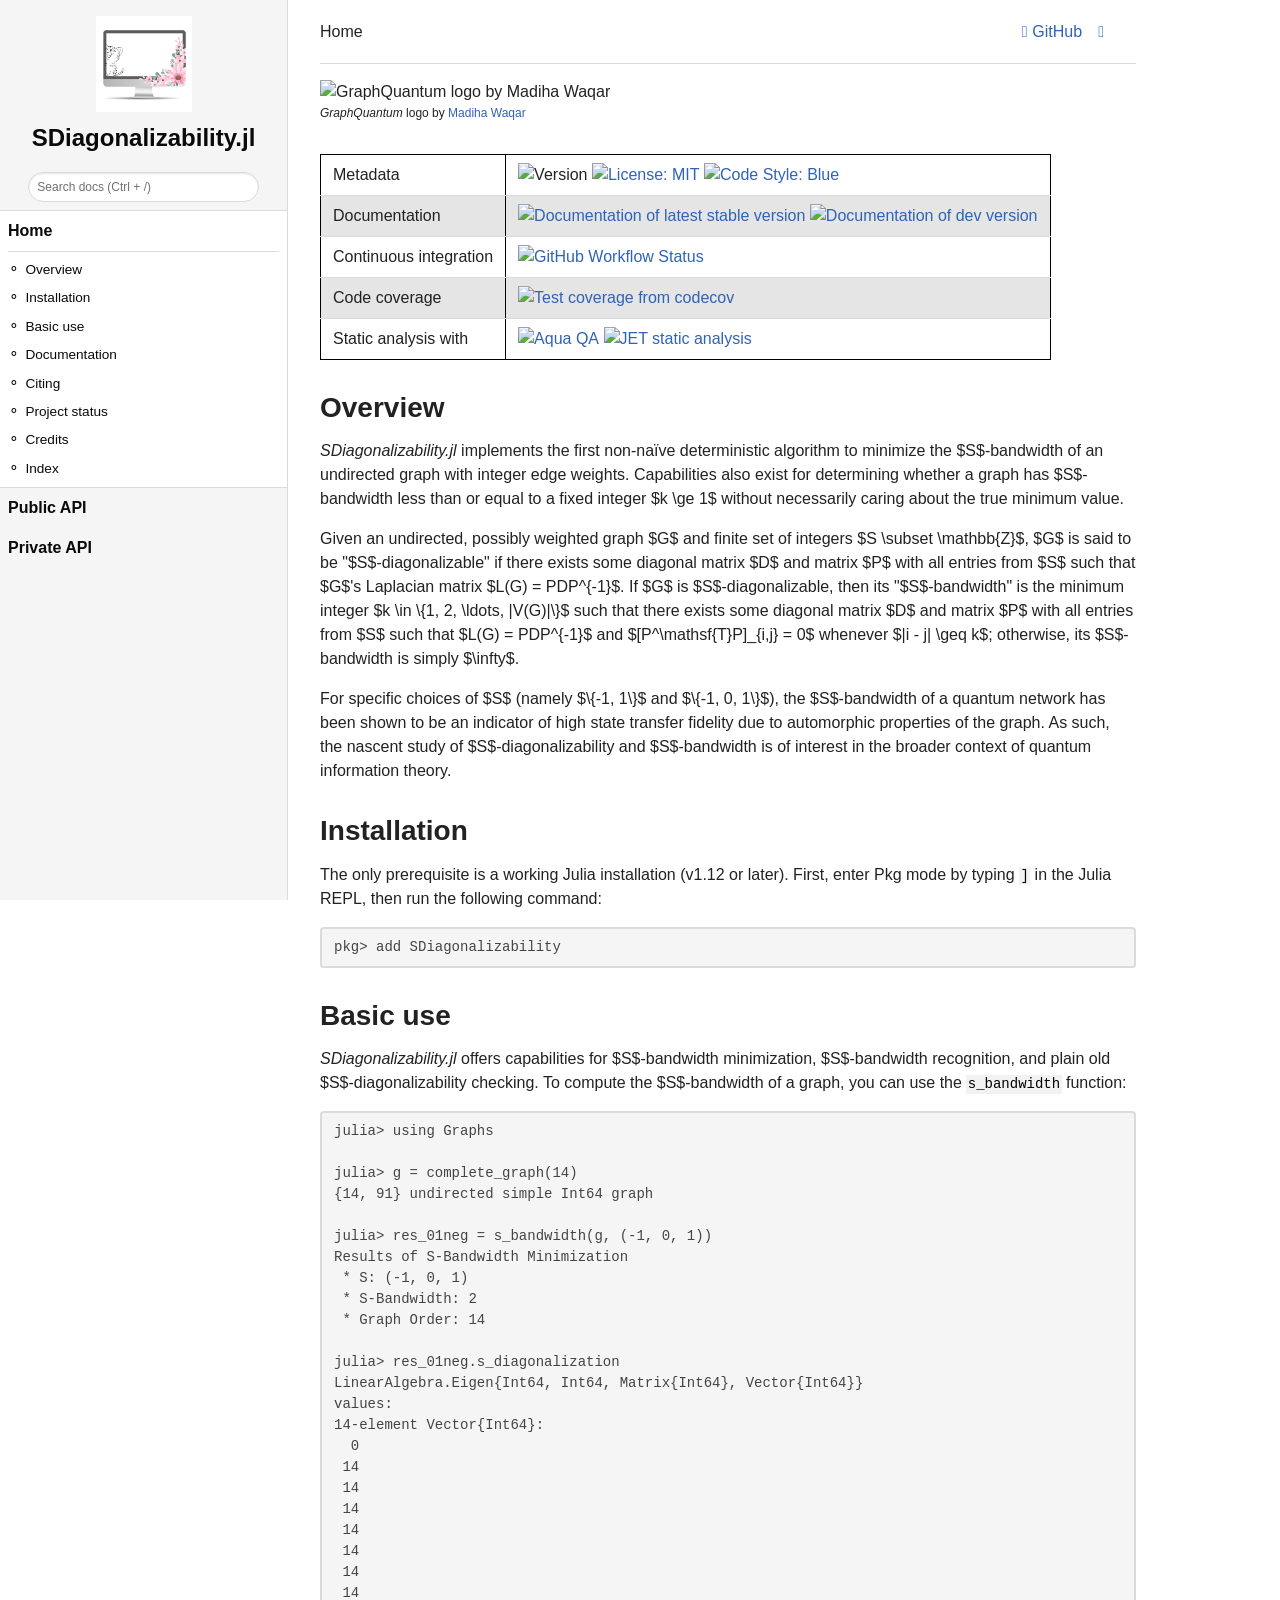
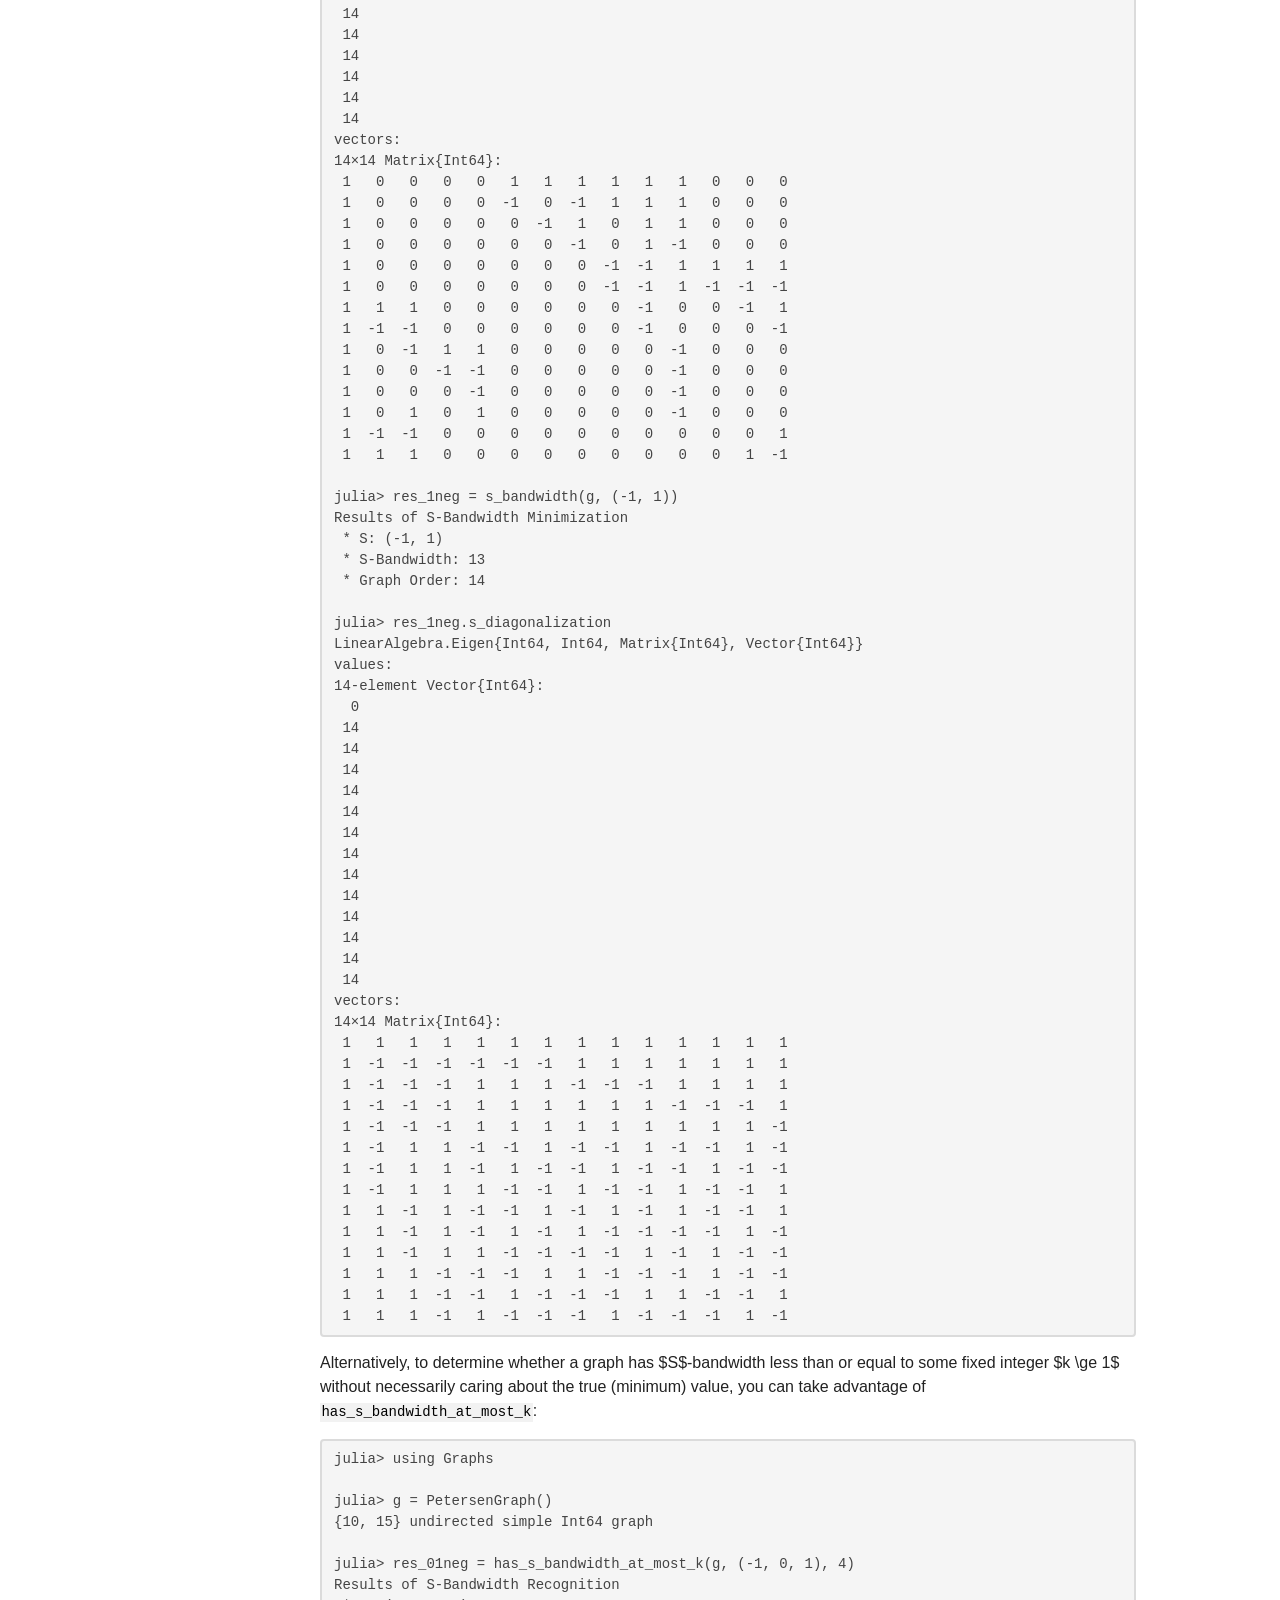
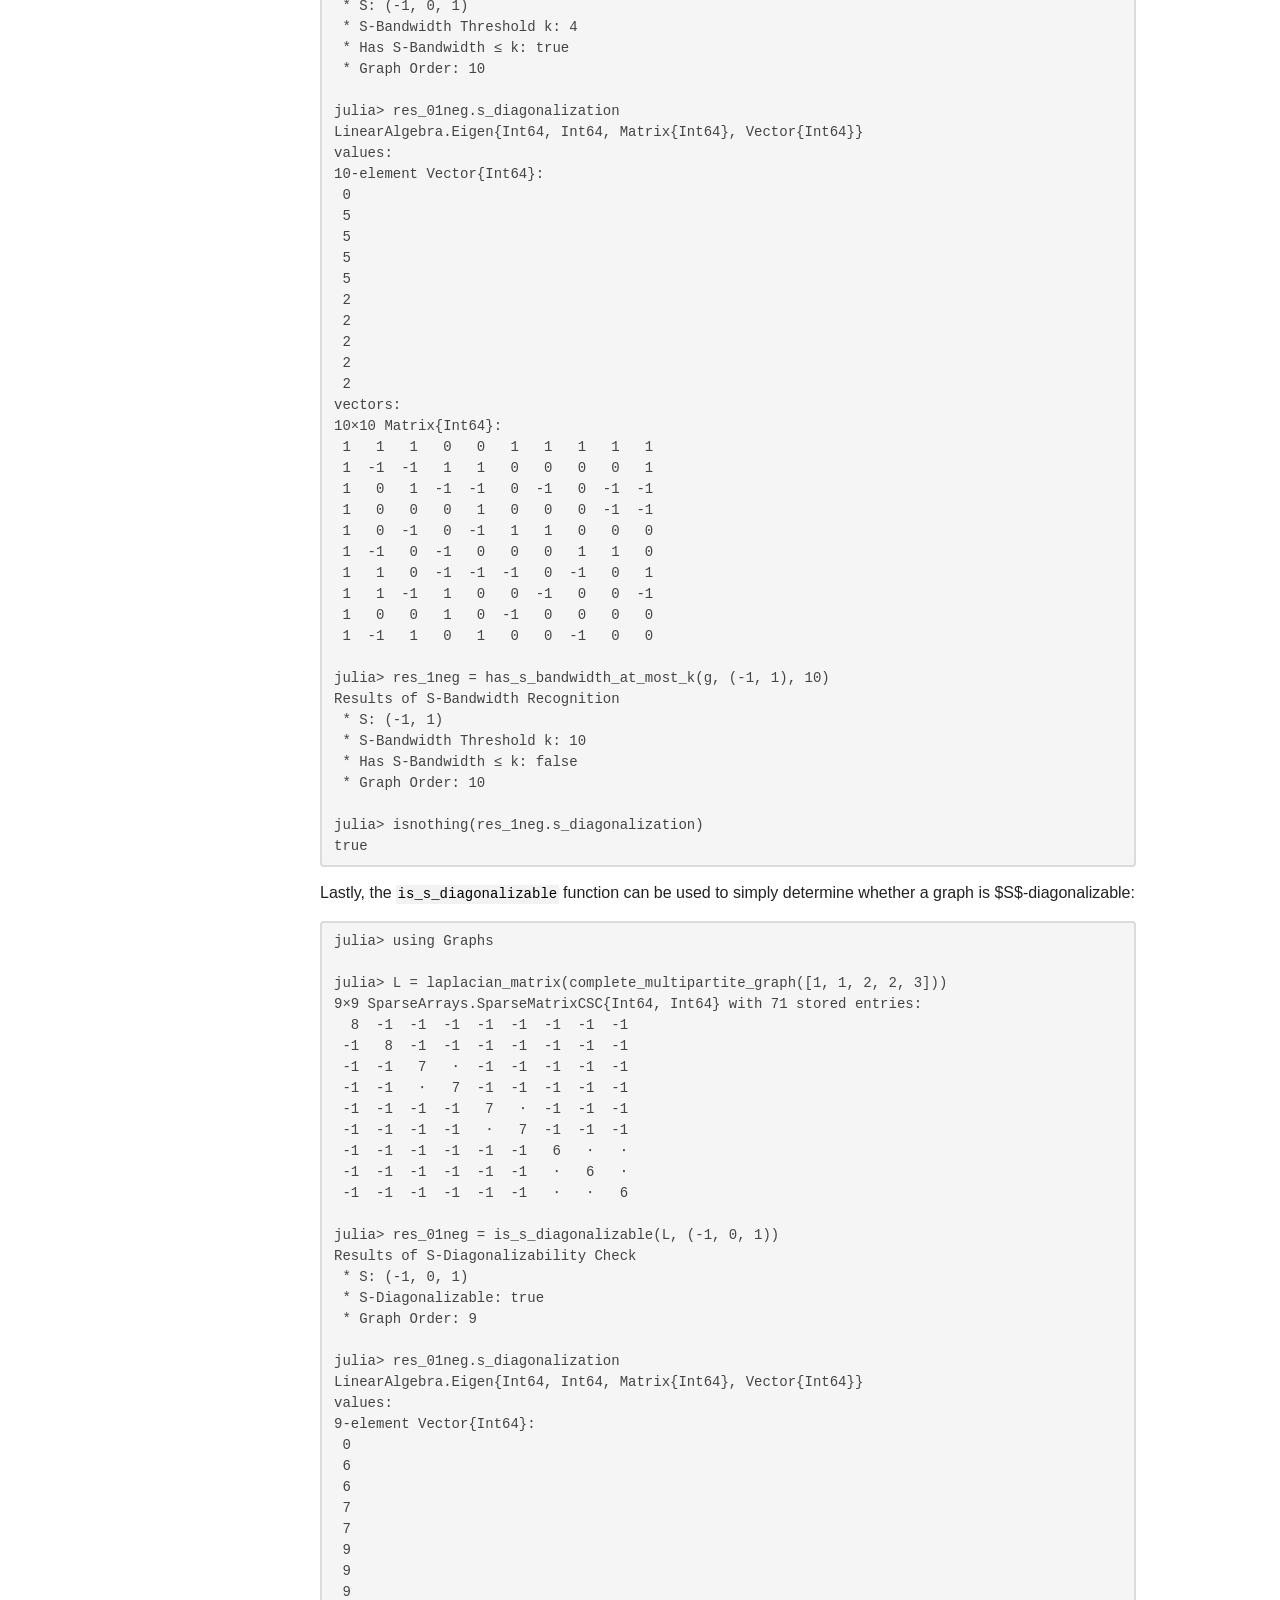
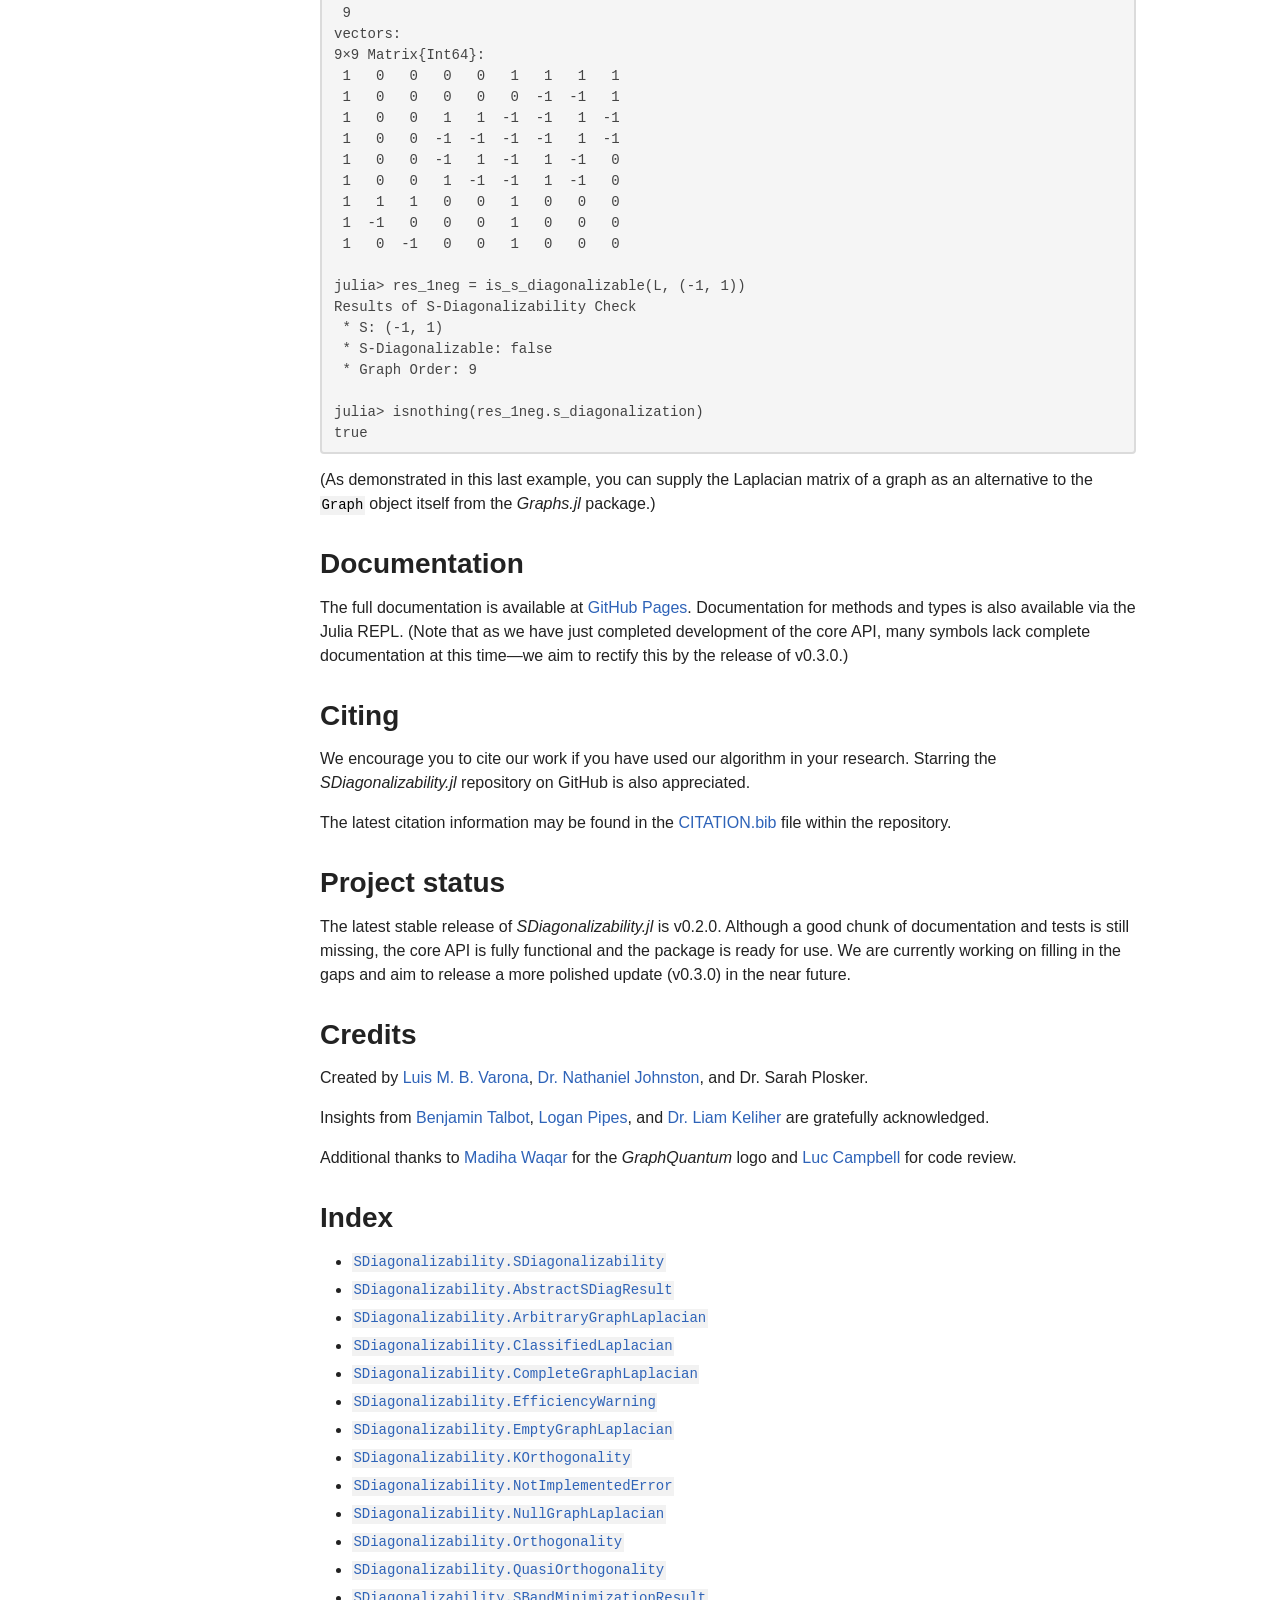
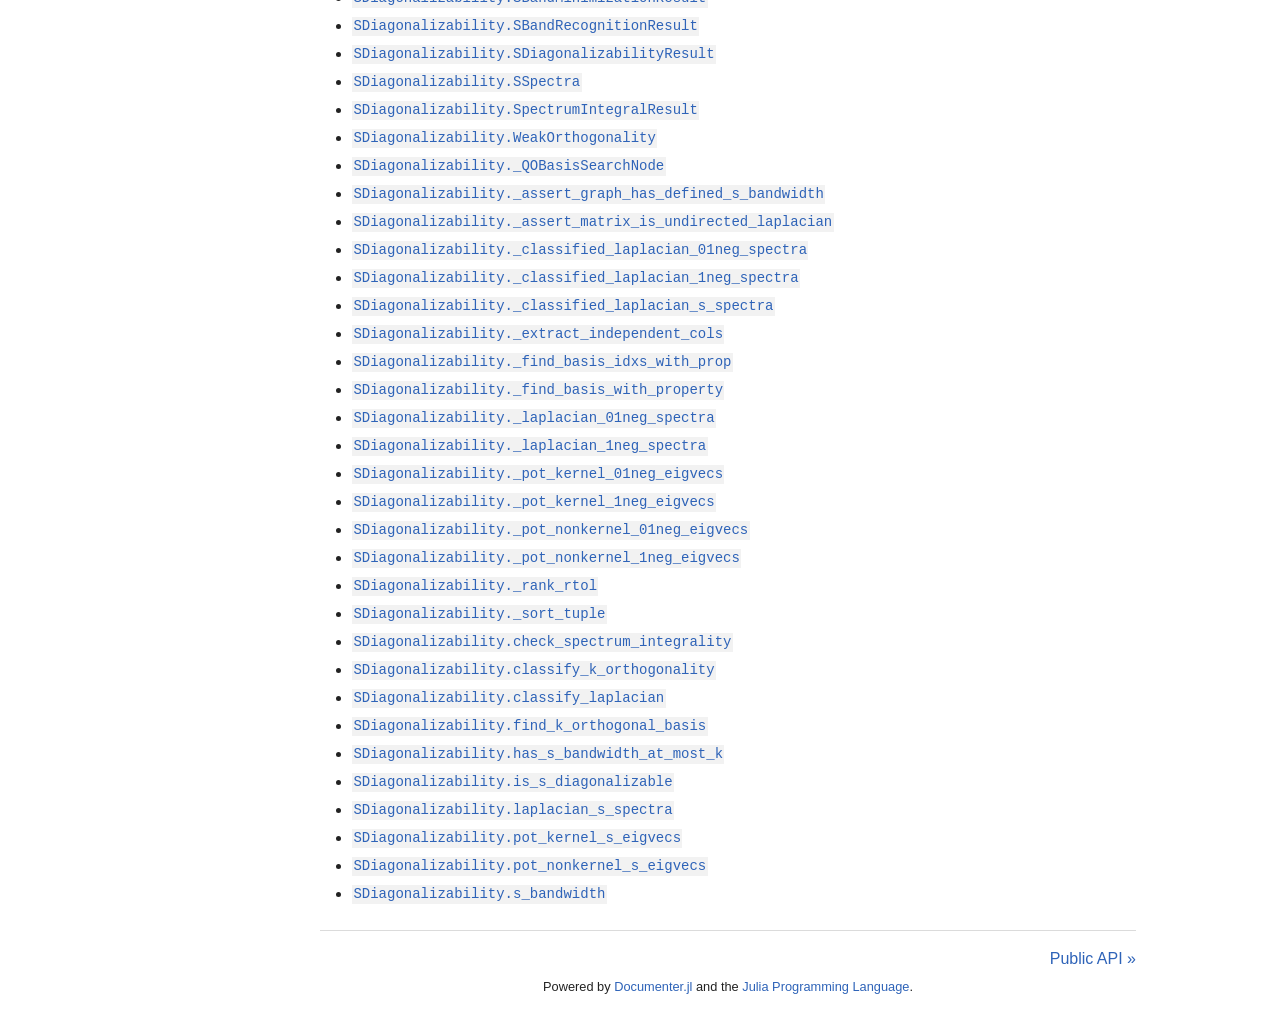
==== commit 1b5a014b: "build based on c2c60d5" ====
--- a/dev/index.html
+++ b/dev/index.html
@@ -10,7 +10,7 @@
   <tr>
     <td>Metadata</td>
     <td>
-      <img src="https://img.shields.io/badge/version-v0.1.3-pink.svg" alt="Version">
+      <img src="https://img.shields.io/badge/version-v0.2.0-pink.svg" alt="Version">
       <a href="https://opensource.org/licenses/MIT"><img src="https://img.shields.io/badge/License-MIT-A31F34.svg" alt="License: MIT"></a>
       <a href="https://github.com/JuliaDiff/BlueStyle"><img src="https://img.shields.io/badge/code%20style-blue-4495d1.svg" alt="Code Style: Blue"></a>
     </td>
@@ -41,7 +41,7 @@
         <a href="https://github.com/aviatesk/JET.jl"><img src="https://img.shields.io/badge/%E2%9C%88%20tested%20with-JET.jl%EF%B8%8F-9cf.svg" alt="JET static analysis"></a>
       </td>
     </tr>
-</table><h2 id="Overview"><a class="docs-heading-anchor" href="#Overview">Overview</a><a id="Overview-1"></a><a class="docs-heading-anchor-permalink" href="#Overview" title="Permalink"></a></h2><p><em>SDiagonalizability.jl</em> implements the first non-naïve deterministic algorithm to minimize the <span>$S$</span>-bandwidth of an undirected graph with integer edge weights. Capabilities also exist for determining whether a graph has <span>$S$</span>-bandwidth less than or equal to a fixed integer <span>$k \ge 1$</span> without necessarily caring about the true minimum value.</p><p>Given an undirected, possibly weighted graph <span>$G$</span> and finite set of integers <span>$S \subset \mathbb{Z}$</span>, <span>$G$</span> is said to be &quot;<span>$S$</span>-diagonalizable&quot; if there exists some diagonal matrix <span>$D$</span> and matrix <span>$P$</span> with all entries from <span>$S$</span> such that <span>$G$</span>&#39;s Laplacian matrix <span>$L(G) = PDP^{-1}$</span>. If <span>$G$</span> is <span>$S$</span>-diagonalizable, then its &quot;<span>$S$</span>-bandwidth&quot; is the minimum integer <span>$k \in \{1, 2, \ldots, |V(G)|\}$</span> such that there exists some diagonal matrix <span>$D$</span> and matrix <span>$P$</span> with all entries from <span>$S$</span> such that <span>$L(G) = PDP^{-1}$</span> and <span>$[P^\mathsf{T}P]_{i,j} = 0$</span> whenever <span>$|i - j| \geq k$</span>; otherwise, its <span>$S$</span>-bandwidth is simply <span>$\infty$</span>.</p><p>For specific choices of <span>$S$</span> (namely <span>$\{-1, 1\}$</span> and <span>$\{-1, 0, 1\}$</span>), the <span>$S$</span>-bandwidth of a quantum network has been shown to be an indicator of high state transfer fidelity due to automorphic properties of the graph. As such, the nascent study of <span>$S$</span>-diagonalizability and <span>$S$</span>-bandwidth is of interest in the broader context of quantum information theory.</p><h2 id="Installation"><a class="docs-heading-anchor" href="#Installation">Installation</a><a id="Installation-1"></a><a class="docs-heading-anchor-permalink" href="#Installation" title="Permalink"></a></h2><p>The only prerequisite is a working Julia installation (v1.10 or later). First, enter Pkg mode by typing <code>]</code> in the Julia REPL, then run the following command:</p><pre><code class="language-julia-repl hljs">pkg&gt; add SDiagonalizability</code></pre><h2 id="Basic-use"><a class="docs-heading-anchor" href="#Basic-use">Basic use</a><a id="Basic-use-1"></a><a class="docs-heading-anchor-permalink" href="#Basic-use" title="Permalink"></a></h2><p><em>SDiagonalizability.jl</em> offers capabilities for <span>$S$</span>-bandwidth minimization, <span>$S$</span>-bandwidth recognition, and plain old <span>$S$</span>-diagonalizability checking. To compute the <span>$S$</span>-bandwidth of a graph, you can use the <code>s_bandwidth</code> function:</p><pre><code class="language-julia-repl hljs">julia&gt; using Graphs
+</table><h2 id="Overview"><a class="docs-heading-anchor" href="#Overview">Overview</a><a id="Overview-1"></a><a class="docs-heading-anchor-permalink" href="#Overview" title="Permalink"></a></h2><p><em>SDiagonalizability.jl</em> implements the first non-naïve deterministic algorithm to minimize the <span>$S$</span>-bandwidth of an undirected graph with integer edge weights. Capabilities also exist for determining whether a graph has <span>$S$</span>-bandwidth less than or equal to a fixed integer <span>$k \ge 1$</span> without necessarily caring about the true minimum value.</p><p>Given an undirected, possibly weighted graph <span>$G$</span> and finite set of integers <span>$S \subset \mathbb{Z}$</span>, <span>$G$</span> is said to be &quot;<span>$S$</span>-diagonalizable&quot; if there exists some diagonal matrix <span>$D$</span> and matrix <span>$P$</span> with all entries from <span>$S$</span> such that <span>$G$</span>&#39;s Laplacian matrix <span>$L(G) = PDP^{-1}$</span>. If <span>$G$</span> is <span>$S$</span>-diagonalizable, then its &quot;<span>$S$</span>-bandwidth&quot; is the minimum integer <span>$k \in \{1, 2, \ldots, |V(G)|\}$</span> such that there exists some diagonal matrix <span>$D$</span> and matrix <span>$P$</span> with all entries from <span>$S$</span> such that <span>$L(G) = PDP^{-1}$</span> and <span>$[P^\mathsf{T}P]_{i,j} = 0$</span> whenever <span>$|i - j| \geq k$</span>; otherwise, its <span>$S$</span>-bandwidth is simply <span>$\infty$</span>.</p><p>For specific choices of <span>$S$</span> (namely <span>$\{-1, 1\}$</span> and <span>$\{-1, 0, 1\}$</span>), the <span>$S$</span>-bandwidth of a quantum network has been shown to be an indicator of high state transfer fidelity due to automorphic properties of the graph. As such, the nascent study of <span>$S$</span>-diagonalizability and <span>$S$</span>-bandwidth is of interest in the broader context of quantum information theory.</p><h2 id="Installation"><a class="docs-heading-anchor" href="#Installation">Installation</a><a id="Installation-1"></a><a class="docs-heading-anchor-permalink" href="#Installation" title="Permalink"></a></h2><p>The only prerequisite is a working Julia installation (v1.12 or later). First, enter Pkg mode by typing <code>]</code> in the Julia REPL, then run the following command:</p><pre><code class="language-julia-repl hljs">pkg&gt; add SDiagonalizability</code></pre><h2 id="Basic-use"><a class="docs-heading-anchor" href="#Basic-use">Basic use</a><a id="Basic-use-1"></a><a class="docs-heading-anchor-permalink" href="#Basic-use" title="Permalink"></a></h2><p><em>SDiagonalizability.jl</em> offers capabilities for <span>$S$</span>-bandwidth minimization, <span>$S$</span>-bandwidth recognition, and plain old <span>$S$</span>-diagonalizability checking. To compute the <span>$S$</span>-bandwidth of a graph, you can use the <code>s_bandwidth</code> function:</p><pre><code class="language-julia-repl hljs">julia&gt; using Graphs
 
 julia&gt; g = complete_graph(14)
 {14, 91} undirected simple Int64 graph
@@ -225,4 +225,4 @@
  * Graph Order: 9
 
 julia&gt; isnothing(res_1neg.s_diagonalization)
-true</code></pre><p>(As demonstrated in this last example, you can supply the Laplacian matrix of a graph as an alternative to the <code>Graph</code> object itself from the <em>Graphs.jl</em> package.)</p><h2 id="Documentation"><a class="docs-heading-anchor" href="#Documentation">Documentation</a><a id="Documentation-1"></a><a class="docs-heading-anchor-permalink" href="#Documentation" title="Permalink"></a></h2><p>The full documentation is available at <a href="https://graphquantum.github.io/SDiagonalizability.jl/">GitHub Pages</a>. Documentation for methods and types is also available via the Julia REPL. (Note that as we have just completed development of the core API, many symbols lack complete documentation at this time—we aim to rectify this by the release of v0.2.0.)</p><h2 id="Citing"><a class="docs-heading-anchor" href="#Citing">Citing</a><a id="Citing-1"></a><a class="docs-heading-anchor-permalink" href="#Citing" title="Permalink"></a></h2><p>We encourage you to cite our work if you have used our algorithm in your research. Starring the <em>SDiagonalizability.jl</em> repository on GitHub is also appreciated.</p><p>The latest citation information may be found in the <a href="https://raw.githubusercontent.com/GraphQuantum/SDiagonalizability.jl/main/CITATION.bib">CITATION.bib</a> file within the repository.</p><h2 id="Project-status"><a class="docs-heading-anchor" href="#Project-status">Project status</a><a id="Project-status-1"></a><a class="docs-heading-anchor-permalink" href="#Project-status" title="Permalink"></a></h2><p>The latest stable release of <em>SDiagonalizability.jl</em> is v0.1.3. Although a good chunk of documentation and tests is still missing, the core API is fully functional and the package is ready for use. We are currently working on filling in the gaps and aim to release a more polished update (v0.2.0) in the near future.</p><h2 id="Credits"><a class="docs-heading-anchor" href="#Credits">Credits</a><a id="Credits-1"></a><a class="docs-heading-anchor-permalink" href="#Credits" title="Permalink"></a></h2><p>Created by <a href="https://github.com/Luis-Varona">Luis M. B. Varona</a>, <a href="https://github.com/nathanieljohnston">Dr. Nathaniel Johnston</a>, and Dr. Sarah Plosker.</p><p>Insights from <a href="https://github.com/Benjamin-Talbot">Benjamin Talbot</a>, <a href="https://github.com/logan-pipes">Logan Pipes</a>, and <a href="https://github.com/lkeliher">Dr. Liam Keliher</a> are gratefully acknowledged.</p><p>Additional thanks to <a href="https://github.com/madihaahmed1">Madiha Waqar</a> for the <em>GraphQuantum</em> logo and <a href="https://github.com/Luc-Campbell">Luc Campbell</a> for code review.</p><h2 id="Index"><a class="docs-heading-anchor" href="#Index">Index</a><a id="Index-1"></a><a class="docs-heading-anchor-permalink" href="#Index" title="Permalink"></a></h2><ul><li><a href="public_api/#SDiagonalizability.SDiagonalizability"><code>SDiagonalizability.SDiagonalizability</code></a></li><li><a href="private_api/#SDiagonalizability.AbstractSDiagResult"><code>SDiagonalizability.AbstractSDiagResult</code></a></li><li><a href="private_api/#SDiagonalizability.ArbitraryGraphLaplacian"><code>SDiagonalizability.ArbitraryGraphLaplacian</code></a></li><li><a href="private_api/#SDiagonalizability.ClassifiedLaplacian"><code>SDiagonalizability.ClassifiedLaplacian</code></a></li><li><a href="private_api/#SDiagonalizability.CompleteGraphLaplacian"><code>SDiagonalizability.CompleteGraphLaplacian</code></a></li><li><a href="private_api/#SDiagonalizability.EfficiencyWarning"><code>SDiagonalizability.EfficiencyWarning</code></a></li><li><a href="private_api/#SDiagonalizability.EmptyGraphLaplacian"><code>SDiagonalizability.EmptyGraphLaplacian</code></a></li><li><a href="private_api/#SDiagonalizability.KOrthogonality"><code>SDiagonalizability.KOrthogonality</code></a></li><li><a href="private_api/#SDiagonalizability.NotImplementedError"><code>SDiagonalizability.NotImplementedError</code></a></li><li><a href="private_api/#SDiagonalizability.NullGraphLaplacian"><code>SDiagonalizability.NullGraphLaplacian</code></a></li><li><a href="private_api/#SDiagonalizability.Orthogonality"><code>SDiagonalizability.Orthogonality</code></a></li><li><a href="private_api/#SDiagonalizability.QuasiOrthogonality"><code>SDiagonalizability.QuasiOrthogonality</code></a></li><li><a href="private_api/#SDiagonalizability.SBandMinimizationResult"><code>SDiagonalizability.SBandMinimizationResult</code></a></li><li><a href="private_api/#SDiagonalizability.SBandRecognitionResult"><code>SDiagonalizability.SBandRecognitionResult</code></a></li><li><a href="private_api/#SDiagonalizability.SDiagonalizabilityResult"><code>SDiagonalizability.SDiagonalizabilityResult</code></a></li><li><a href="private_api/#SDiagonalizability.SSpectra"><code>SDiagonalizability.SSpectra</code></a></li><li><a href="private_api/#SDiagonalizability.SpectrumIntegralResult"><code>SDiagonalizability.SpectrumIntegralResult</code></a></li><li><a href="private_api/#SDiagonalizability.WeakOrthogonality"><code>SDiagonalizability.WeakOrthogonality</code></a></li><li><a href="private_api/#SDiagonalizability._QOBasisSearchNode"><code>SDiagonalizability._QOBasisSearchNode</code></a></li><li><a href="private_api/#SDiagonalizability._assert_graph_has_defined_s_bandwidth-Tuple{Graphs.AbstractGraph}"><code>SDiagonalizability._assert_graph_has_defined_s_bandwidth</code></a></li><li><a href="private_api/#SDiagonalizability._assert_matrix_is_undirected_laplacian-Tuple{AbstractMatrix{&lt;:Integer}}"><code>SDiagonalizability._assert_matrix_is_undirected_laplacian</code></a></li><li><a href="private_api/#SDiagonalizability._classified_laplacian_01neg_spectra-Tuple{T} where T&lt;:SDiagonalizability.ClassifiedLaplacian"><code>SDiagonalizability._classified_laplacian_01neg_spectra</code></a></li><li><a href="private_api/#SDiagonalizability._classified_laplacian_1neg_spectra-Tuple{T} where T&lt;:SDiagonalizability.ClassifiedLaplacian"><code>SDiagonalizability._classified_laplacian_1neg_spectra</code></a></li><li><a href="private_api/#SDiagonalizability._classified_laplacian_s_spectra-Tuple{SDiagonalizability.ArbitraryGraphLaplacian, Tuple{Vararg{Integer}}}"><code>SDiagonalizability._classified_laplacian_s_spectra</code></a></li><li><a href="private_api/#SDiagonalizability._extract_independent_cols-Tuple{AbstractMatrix{&lt;:Integer}}"><code>SDiagonalizability._extract_independent_cols</code></a></li><li><a href="private_api/#SDiagonalizability._find_basis_idxs_with_prop-Union{Tuple{K}, Tuple{AbstractVector{Int64}, K, AbstractMatrix{Int64}, Integer, Int64, Vararg{Any}}} where K&lt;:SDiagonalizability.KOrthogonality"><code>SDiagonalizability._find_basis_idxs_with_prop</code></a></li><li><a href="private_api/#SDiagonalizability._find_basis_with_property-Union{Tuple{K}, Tuple{AbstractMatrix{&lt;:Integer}, Integer, K}} where K&lt;:SDiagonalizability.KOrthogonality"><code>SDiagonalizability._find_basis_with_property</code></a></li><li><a href="private_api/#SDiagonalizability._laplacian_01neg_spectra-Tuple{AbstractMatrix{&lt;:Integer}}"><code>SDiagonalizability._laplacian_01neg_spectra</code></a></li><li><a href="private_api/#SDiagonalizability._laplacian_1neg_spectra-Tuple{AbstractMatrix{&lt;:Integer}}"><code>SDiagonalizability._laplacian_1neg_spectra</code></a></li><li><a href="private_api/#SDiagonalizability._pot_kernel_01neg_eigvecs-Tuple{Integer}"><code>SDiagonalizability._pot_kernel_01neg_eigvecs</code></a></li><li><a href="private_api/#SDiagonalizability._pot_kernel_1neg_eigvecs-Tuple{Integer}"><code>SDiagonalizability._pot_kernel_1neg_eigvecs</code></a></li><li><a href="private_api/#SDiagonalizability._pot_nonkernel_01neg_eigvecs-Tuple{Integer}"><code>SDiagonalizability._pot_nonkernel_01neg_eigvecs</code></a></li><li><a href="private_api/#SDiagonalizability._pot_nonkernel_1neg_eigvecs-Tuple{Integer}"><code>SDiagonalizability._pot_nonkernel_1neg_eigvecs</code></a></li><li><a href="private_api/#SDiagonalizability._rank_rtol-Union{Tuple{AbstractMatrix{T}}, Tuple{T}} where T"><code>SDiagonalizability._rank_rtol</code></a></li><li><a href="private_api/#SDiagonalizability._sort_tuple-Tuple{Tuple{Vararg{Integer}}}"><code>SDiagonalizability._sort_tuple</code></a></li><li><a href="private_api/#SDiagonalizability.check_spectrum_integrality-Tuple{AbstractMatrix{&lt;:Integer}}"><code>SDiagonalizability.check_spectrum_integrality</code></a></li><li><a href="private_api/#SDiagonalizability.classify_k_orthogonality-Tuple{Integer}"><code>SDiagonalizability.classify_k_orthogonality</code></a></li><li><a href="private_api/#SDiagonalizability.classify_laplacian-Tuple{AbstractMatrix{&lt;:Integer}}"><code>SDiagonalizability.classify_laplacian</code></a></li><li><a href="private_api/#SDiagonalizability.find_k_orthogonal_basis"><code>SDiagonalizability.find_k_orthogonal_basis</code></a></li><li><a href="public_api/#SDiagonalizability.has_s_bandwidth_at_most_k-Tuple{Graphs.AbstractGraph, Tuple{Vararg{Integer}}, Integer}"><code>SDiagonalizability.has_s_bandwidth_at_most_k</code></a></li><li><a href="public_api/#SDiagonalizability.is_s_diagonalizable-Tuple{Graphs.AbstractGraph, Tuple{Vararg{Integer}}}"><code>SDiagonalizability.is_s_diagonalizable</code></a></li><li><a href="private_api/#SDiagonalizability.laplacian_s_spectra-Tuple{AbstractMatrix{&lt;:Integer}, Tuple{Vararg{Integer}}}"><code>SDiagonalizability.laplacian_s_spectra</code></a></li><li><a href="private_api/#SDiagonalizability.pot_kernel_s_eigvecs-Tuple{Integer, Tuple{Vararg{Integer}}}"><code>SDiagonalizability.pot_kernel_s_eigvecs</code></a></li><li><a href="private_api/#SDiagonalizability.pot_nonkernel_s_eigvecs-Tuple{Integer, Tuple{Vararg{Integer}}}"><code>SDiagonalizability.pot_nonkernel_s_eigvecs</code></a></li><li><a href="public_api/#SDiagonalizability.s_bandwidth-Tuple{Graphs.AbstractGraph, Tuple{Vararg{Integer}}}"><code>SDiagonalizability.s_bandwidth</code></a></li></ul></article><nav class="docs-footer"><a class="docs-footer-nextpage" href="public_api/">Public API »</a><div class="flexbox-break"></div><p class="footer-message">Powered by <a href="https://github.com/JuliaDocs/Documenter.jl">Documenter.jl</a> and the <a href="https://julialang.org/">Julia Programming Language</a>.</p></nav></div><div class="modal" id="documenter-settings"><div class="modal-background"></div><div class="modal-card"><header class="modal-card-head"><p class="modal-card-title">Settings</p><button class="delete"></button></header><section class="modal-card-body"><p><label class="label">Theme</label><div class="select"><select id="documenter-themepicker"><option value="auto">Automatic (OS)</option><option value="documenter-light">documenter-light</option><option value="documenter-dark">documenter-dark</option><option value="catppuccin-latte">catppuccin-latte</option><option value="catppuccin-frappe">catppuccin-frappe</option><option value="catppuccin-macchiato">catppuccin-macchiato</option><option value="catppuccin-mocha">catppuccin-mocha</option></select></div></p><hr/><p>This document was generated with <a href="https://github.com/JuliaDocs/Documenter.jl">Documenter.jl</a> version 1.17.0 on <span class="colophon-date" title="Friday 8 May 2026 23:13">Friday 8 May 2026</span>. Using Julia version 1.12.6.</p></section><footer class="modal-card-foot"></footer></div></div></div></body></html>
+true</code></pre><p>(As demonstrated in this last example, you can supply the Laplacian matrix of a graph as an alternative to the <code>Graph</code> object itself from the <em>Graphs.jl</em> package.)</p><h2 id="Documentation"><a class="docs-heading-anchor" href="#Documentation">Documentation</a><a id="Documentation-1"></a><a class="docs-heading-anchor-permalink" href="#Documentation" title="Permalink"></a></h2><p>The full documentation is available at <a href="https://graphquantum.github.io/SDiagonalizability.jl/">GitHub Pages</a>. Documentation for methods and types is also available via the Julia REPL. (Note that as we have just completed development of the core API, many symbols lack complete documentation at this time—we aim to rectify this by the release of v0.3.0.)</p><h2 id="Citing"><a class="docs-heading-anchor" href="#Citing">Citing</a><a id="Citing-1"></a><a class="docs-heading-anchor-permalink" href="#Citing" title="Permalink"></a></h2><p>We encourage you to cite our work if you have used our algorithm in your research. Starring the <em>SDiagonalizability.jl</em> repository on GitHub is also appreciated.</p><p>The latest citation information may be found in the <a href="https://raw.githubusercontent.com/GraphQuantum/SDiagonalizability.jl/main/CITATION.bib">CITATION.bib</a> file within the repository.</p><h2 id="Project-status"><a class="docs-heading-anchor" href="#Project-status">Project status</a><a id="Project-status-1"></a><a class="docs-heading-anchor-permalink" href="#Project-status" title="Permalink"></a></h2><p>The latest stable release of <em>SDiagonalizability.jl</em> is v0.2.0. Although a good chunk of documentation and tests is still missing, the core API is fully functional and the package is ready for use. We are currently working on filling in the gaps and aim to release a more polished update (v0.3.0) in the near future.</p><h2 id="Credits"><a class="docs-heading-anchor" href="#Credits">Credits</a><a id="Credits-1"></a><a class="docs-heading-anchor-permalink" href="#Credits" title="Permalink"></a></h2><p>Created by <a href="https://github.com/Luis-Varona">Luis M. B. Varona</a>, <a href="https://github.com/nathanieljohnston">Dr. Nathaniel Johnston</a>, and Dr. Sarah Plosker.</p><p>Insights from <a href="https://github.com/Benjamin-Talbot">Benjamin Talbot</a>, <a href="https://github.com/logan-pipes">Logan Pipes</a>, and <a href="https://github.com/lkeliher">Dr. Liam Keliher</a> are gratefully acknowledged.</p><p>Additional thanks to <a href="https://github.com/madihaahmed1">Madiha Waqar</a> for the <em>GraphQuantum</em> logo and <a href="https://github.com/Luc-Campbell">Luc Campbell</a> for code review.</p><h2 id="Index"><a class="docs-heading-anchor" href="#Index">Index</a><a id="Index-1"></a><a class="docs-heading-anchor-permalink" href="#Index" title="Permalink"></a></h2><ul><li><a href="public_api/#SDiagonalizability.SDiagonalizability"><code>SDiagonalizability.SDiagonalizability</code></a></li><li><a href="private_api/#SDiagonalizability.AbstractSDiagResult"><code>SDiagonalizability.AbstractSDiagResult</code></a></li><li><a href="private_api/#SDiagonalizability.ArbitraryGraphLaplacian"><code>SDiagonalizability.ArbitraryGraphLaplacian</code></a></li><li><a href="private_api/#SDiagonalizability.ClassifiedLaplacian"><code>SDiagonalizability.ClassifiedLaplacian</code></a></li><li><a href="private_api/#SDiagonalizability.CompleteGraphLaplacian"><code>SDiagonalizability.CompleteGraphLaplacian</code></a></li><li><a href="private_api/#SDiagonalizability.EfficiencyWarning"><code>SDiagonalizability.EfficiencyWarning</code></a></li><li><a href="private_api/#SDiagonalizability.EmptyGraphLaplacian"><code>SDiagonalizability.EmptyGraphLaplacian</code></a></li><li><a href="private_api/#SDiagonalizability.KOrthogonality"><code>SDiagonalizability.KOrthogonality</code></a></li><li><a href="private_api/#SDiagonalizability.NotImplementedError"><code>SDiagonalizability.NotImplementedError</code></a></li><li><a href="private_api/#SDiagonalizability.NullGraphLaplacian"><code>SDiagonalizability.NullGraphLaplacian</code></a></li><li><a href="private_api/#SDiagonalizability.Orthogonality"><code>SDiagonalizability.Orthogonality</code></a></li><li><a href="private_api/#SDiagonalizability.QuasiOrthogonality"><code>SDiagonalizability.QuasiOrthogonality</code></a></li><li><a href="private_api/#SDiagonalizability.SBandMinimizationResult"><code>SDiagonalizability.SBandMinimizationResult</code></a></li><li><a href="private_api/#SDiagonalizability.SBandRecognitionResult"><code>SDiagonalizability.SBandRecognitionResult</code></a></li><li><a href="private_api/#SDiagonalizability.SDiagonalizabilityResult"><code>SDiagonalizability.SDiagonalizabilityResult</code></a></li><li><a href="private_api/#SDiagonalizability.SSpectra"><code>SDiagonalizability.SSpectra</code></a></li><li><a href="private_api/#SDiagonalizability.SpectrumIntegralResult"><code>SDiagonalizability.SpectrumIntegralResult</code></a></li><li><a href="private_api/#SDiagonalizability.WeakOrthogonality"><code>SDiagonalizability.WeakOrthogonality</code></a></li><li><a href="private_api/#SDiagonalizability._QOBasisSearchNode"><code>SDiagonalizability._QOBasisSearchNode</code></a></li><li><a href="private_api/#SDiagonalizability._assert_graph_has_defined_s_bandwidth-Tuple{Graphs.AbstractGraph}"><code>SDiagonalizability._assert_graph_has_defined_s_bandwidth</code></a></li><li><a href="private_api/#SDiagonalizability._assert_matrix_is_undirected_laplacian-Tuple{AbstractMatrix{&lt;:Integer}}"><code>SDiagonalizability._assert_matrix_is_undirected_laplacian</code></a></li><li><a href="private_api/#SDiagonalizability._classified_laplacian_01neg_spectra-Tuple{T} where T&lt;:SDiagonalizability.ClassifiedLaplacian"><code>SDiagonalizability._classified_laplacian_01neg_spectra</code></a></li><li><a href="private_api/#SDiagonalizability._classified_laplacian_1neg_spectra-Tuple{T} where T&lt;:SDiagonalizability.ClassifiedLaplacian"><code>SDiagonalizability._classified_laplacian_1neg_spectra</code></a></li><li><a href="private_api/#SDiagonalizability._classified_laplacian_s_spectra-Tuple{SDiagonalizability.ArbitraryGraphLaplacian, Tuple{Vararg{Integer}}}"><code>SDiagonalizability._classified_laplacian_s_spectra</code></a></li><li><a href="private_api/#SDiagonalizability._extract_independent_cols-Tuple{AbstractMatrix{&lt;:Integer}}"><code>SDiagonalizability._extract_independent_cols</code></a></li><li><a href="private_api/#SDiagonalizability._find_basis_idxs_with_prop-Union{Tuple{K}, Tuple{AbstractVector{Int64}, K, AbstractMatrix{Int64}, Integer, Int64, Vararg{Any}}} where K&lt;:SDiagonalizability.KOrthogonality"><code>SDiagonalizability._find_basis_idxs_with_prop</code></a></li><li><a href="private_api/#SDiagonalizability._find_basis_with_property-Union{Tuple{K}, Tuple{AbstractMatrix{&lt;:Integer}, Integer, K}} where K&lt;:SDiagonalizability.KOrthogonality"><code>SDiagonalizability._find_basis_with_property</code></a></li><li><a href="private_api/#SDiagonalizability._laplacian_01neg_spectra-Tuple{AbstractMatrix{&lt;:Integer}}"><code>SDiagonalizability._laplacian_01neg_spectra</code></a></li><li><a href="private_api/#SDiagonalizability._laplacian_1neg_spectra-Tuple{AbstractMatrix{&lt;:Integer}}"><code>SDiagonalizability._laplacian_1neg_spectra</code></a></li><li><a href="private_api/#SDiagonalizability._pot_kernel_01neg_eigvecs-Tuple{Integer}"><code>SDiagonalizability._pot_kernel_01neg_eigvecs</code></a></li><li><a href="private_api/#SDiagonalizability._pot_kernel_1neg_eigvecs-Tuple{Integer}"><code>SDiagonalizability._pot_kernel_1neg_eigvecs</code></a></li><li><a href="private_api/#SDiagonalizability._pot_nonkernel_01neg_eigvecs-Tuple{Integer}"><code>SDiagonalizability._pot_nonkernel_01neg_eigvecs</code></a></li><li><a href="private_api/#SDiagonalizability._pot_nonkernel_1neg_eigvecs-Tuple{Integer}"><code>SDiagonalizability._pot_nonkernel_1neg_eigvecs</code></a></li><li><a href="private_api/#SDiagonalizability._rank_rtol-Union{Tuple{AbstractMatrix{T}}, Tuple{T}} where T"><code>SDiagonalizability._rank_rtol</code></a></li><li><a href="private_api/#SDiagonalizability._sort_tuple-Tuple{Tuple{Vararg{Integer}}}"><code>SDiagonalizability._sort_tuple</code></a></li><li><a href="private_api/#SDiagonalizability.check_spectrum_integrality-Tuple{AbstractMatrix{&lt;:Integer}}"><code>SDiagonalizability.check_spectrum_integrality</code></a></li><li><a href="private_api/#SDiagonalizability.classify_k_orthogonality-Tuple{Integer}"><code>SDiagonalizability.classify_k_orthogonality</code></a></li><li><a href="private_api/#SDiagonalizability.classify_laplacian-Tuple{AbstractMatrix{&lt;:Integer}}"><code>SDiagonalizability.classify_laplacian</code></a></li><li><a href="private_api/#SDiagonalizability.find_k_orthogonal_basis"><code>SDiagonalizability.find_k_orthogonal_basis</code></a></li><li><a href="public_api/#SDiagonalizability.has_s_bandwidth_at_most_k-Tuple{Graphs.AbstractGraph, Tuple{Vararg{Integer}}, Integer}"><code>SDiagonalizability.has_s_bandwidth_at_most_k</code></a></li><li><a href="public_api/#SDiagonalizability.is_s_diagonalizable-Tuple{Graphs.AbstractGraph, Tuple{Vararg{Integer}}}"><code>SDiagonalizability.is_s_diagonalizable</code></a></li><li><a href="private_api/#SDiagonalizability.laplacian_s_spectra-Tuple{AbstractMatrix{&lt;:Integer}, Tuple{Vararg{Integer}}}"><code>SDiagonalizability.laplacian_s_spectra</code></a></li><li><a href="private_api/#SDiagonalizability.pot_kernel_s_eigvecs-Tuple{Integer, Tuple{Vararg{Integer}}}"><code>SDiagonalizability.pot_kernel_s_eigvecs</code></a></li><li><a href="private_api/#SDiagonalizability.pot_nonkernel_s_eigvecs-Tuple{Integer, Tuple{Vararg{Integer}}}"><code>SDiagonalizability.pot_nonkernel_s_eigvecs</code></a></li><li><a href="public_api/#SDiagonalizability.s_bandwidth-Tuple{Graphs.AbstractGraph, Tuple{Vararg{Integer}}}"><code>SDiagonalizability.s_bandwidth</code></a></li></ul></article><nav class="docs-footer"><a class="docs-footer-nextpage" href="public_api/">Public API »</a><div class="flexbox-break"></div><p class="footer-message">Powered by <a href="https://github.com/JuliaDocs/Documenter.jl">Documenter.jl</a> and the <a href="https://julialang.org/">Julia Programming Language</a>.</p></nav></div><div class="modal" id="documenter-settings"><div class="modal-background"></div><div class="modal-card"><header class="modal-card-head"><p class="modal-card-title">Settings</p><button class="delete"></button></header><section class="modal-card-body"><p><label class="label">Theme</label><div class="select"><select id="documenter-themepicker"><option value="auto">Automatic (OS)</option><option value="documenter-light">documenter-light</option><option value="documenter-dark">documenter-dark</option><option value="catppuccin-latte">catppuccin-latte</option><option value="catppuccin-frappe">catppuccin-frappe</option><option value="catppuccin-macchiato">catppuccin-macchiato</option><option value="catppuccin-mocha">catppuccin-mocha</option></select></div></p><hr/><p>This document was generated with <a href="https://github.com/JuliaDocs/Documenter.jl">Documenter.jl</a> version 1.17.0 on <span class="colophon-date" title="Saturday 9 May 2026 23:51">Saturday 9 May 2026</span>. Using Julia version 1.12.6.</p></section><footer class="modal-card-foot"></footer></div></div></div></body></html>
